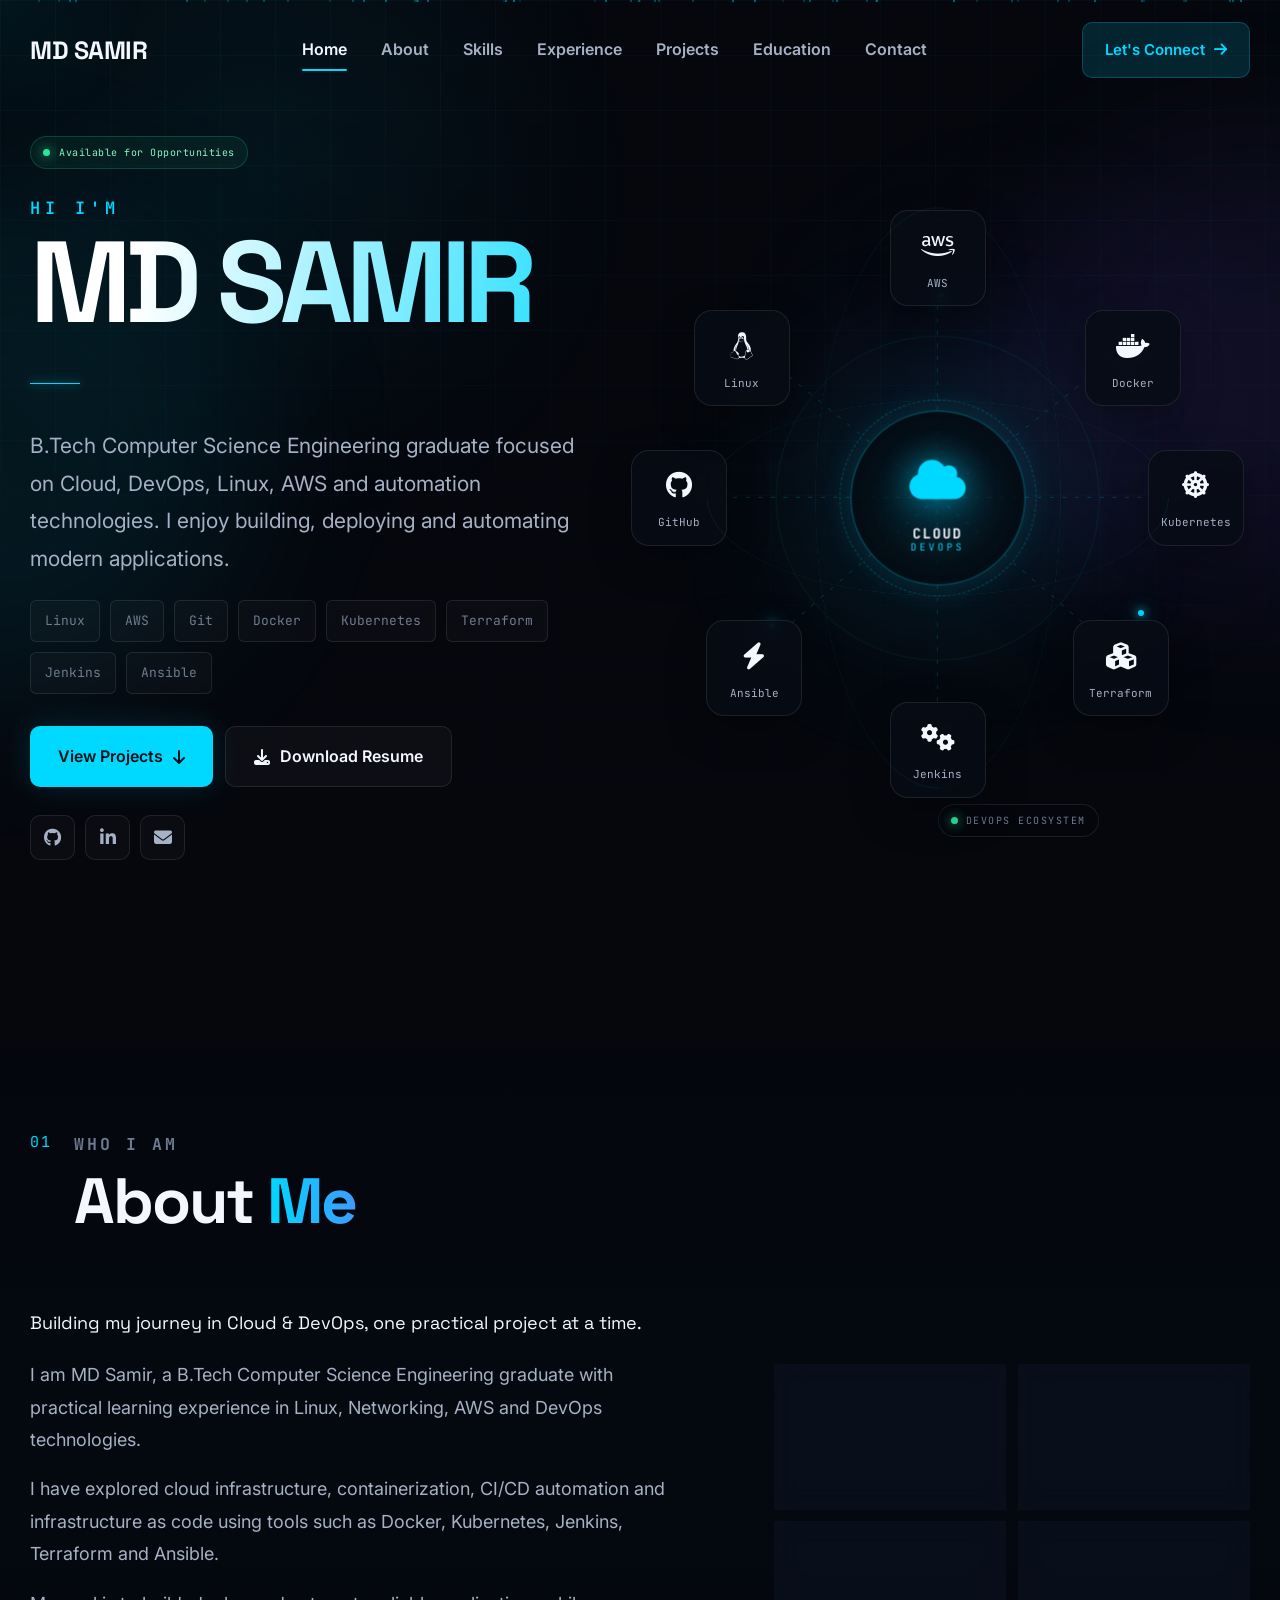
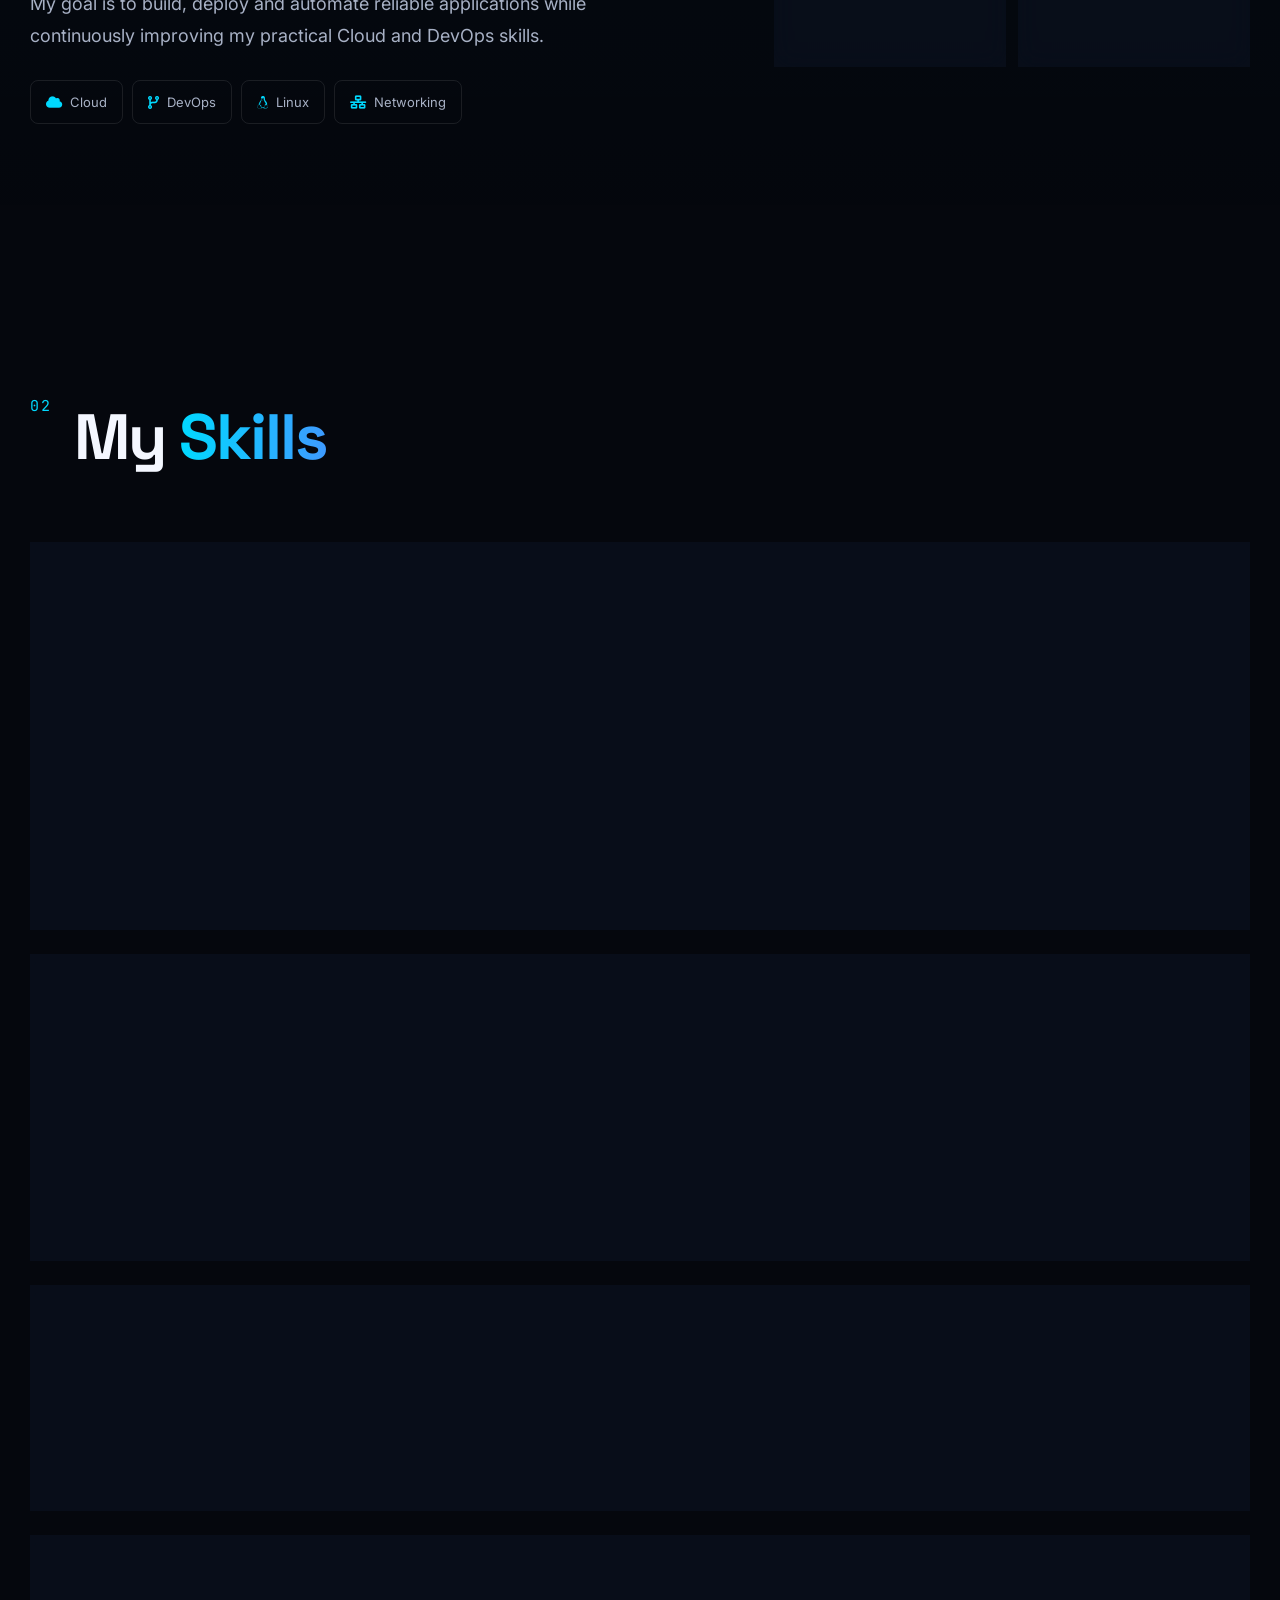
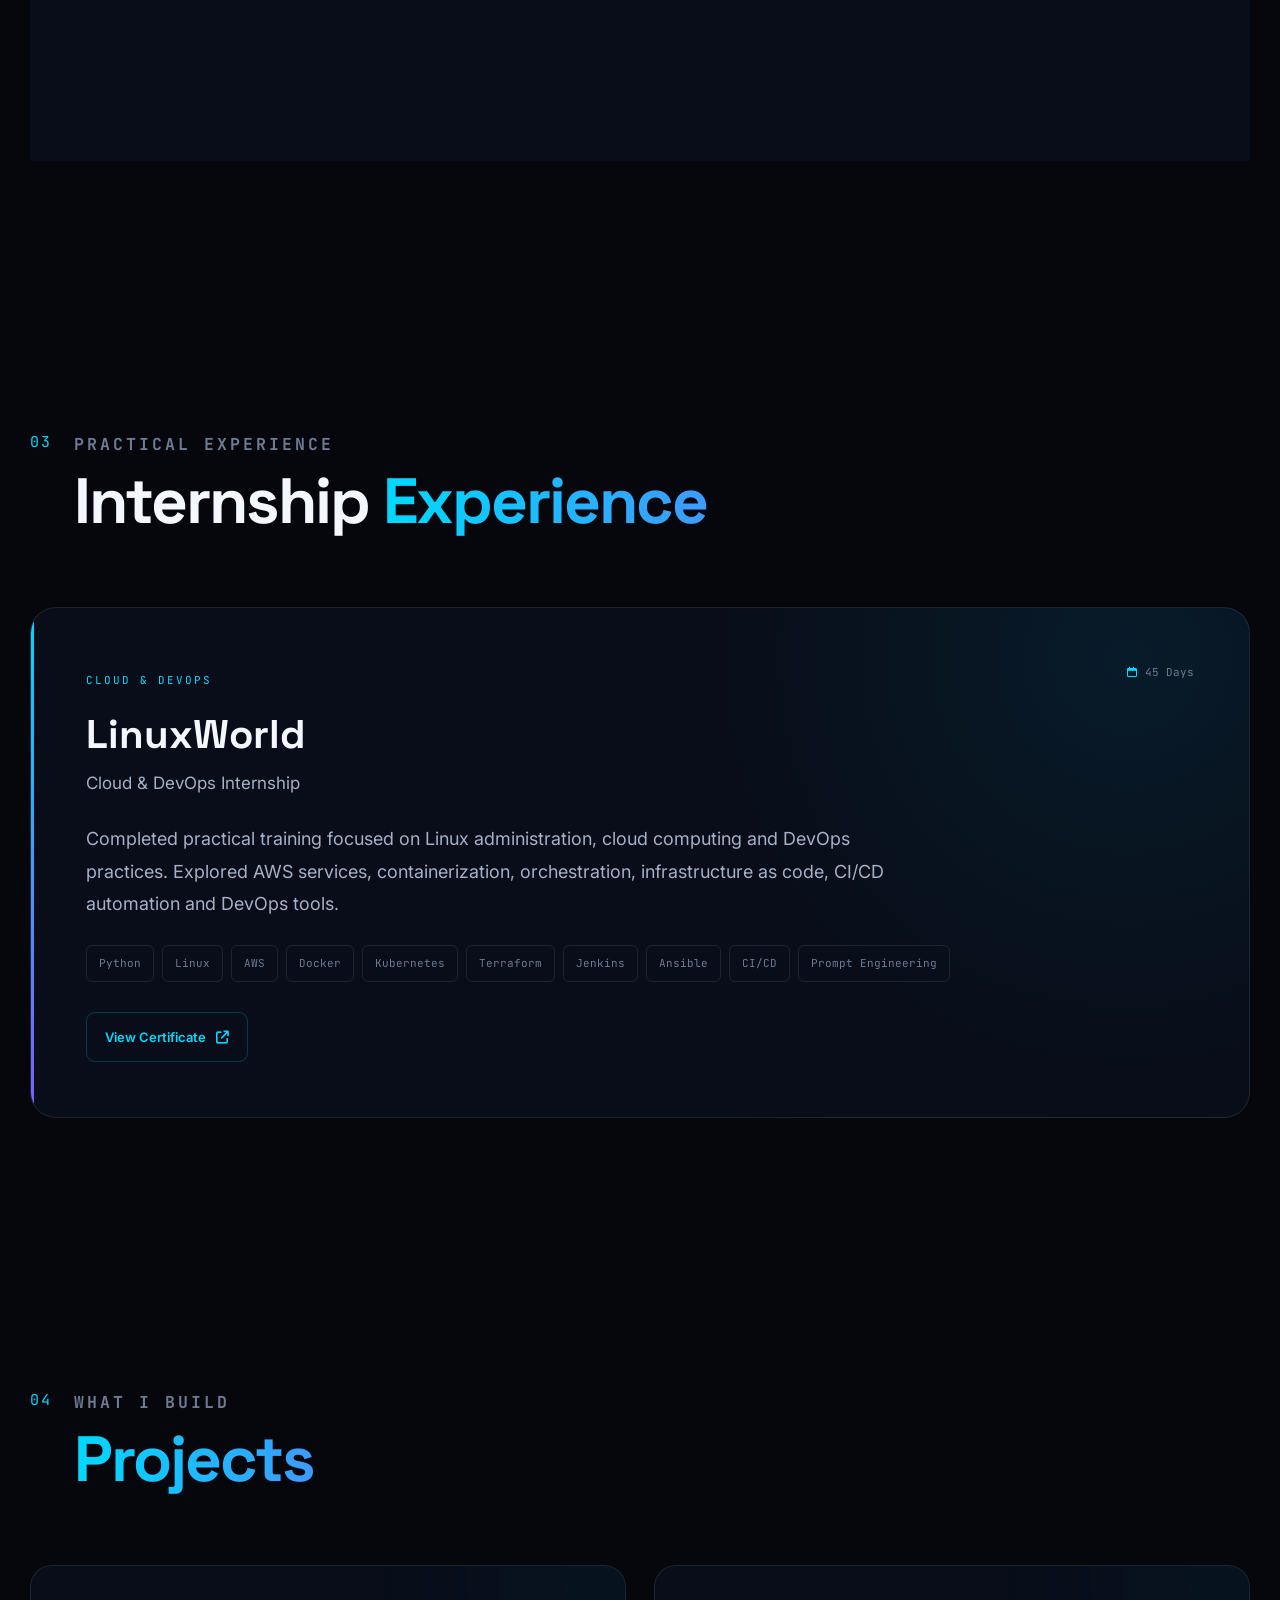
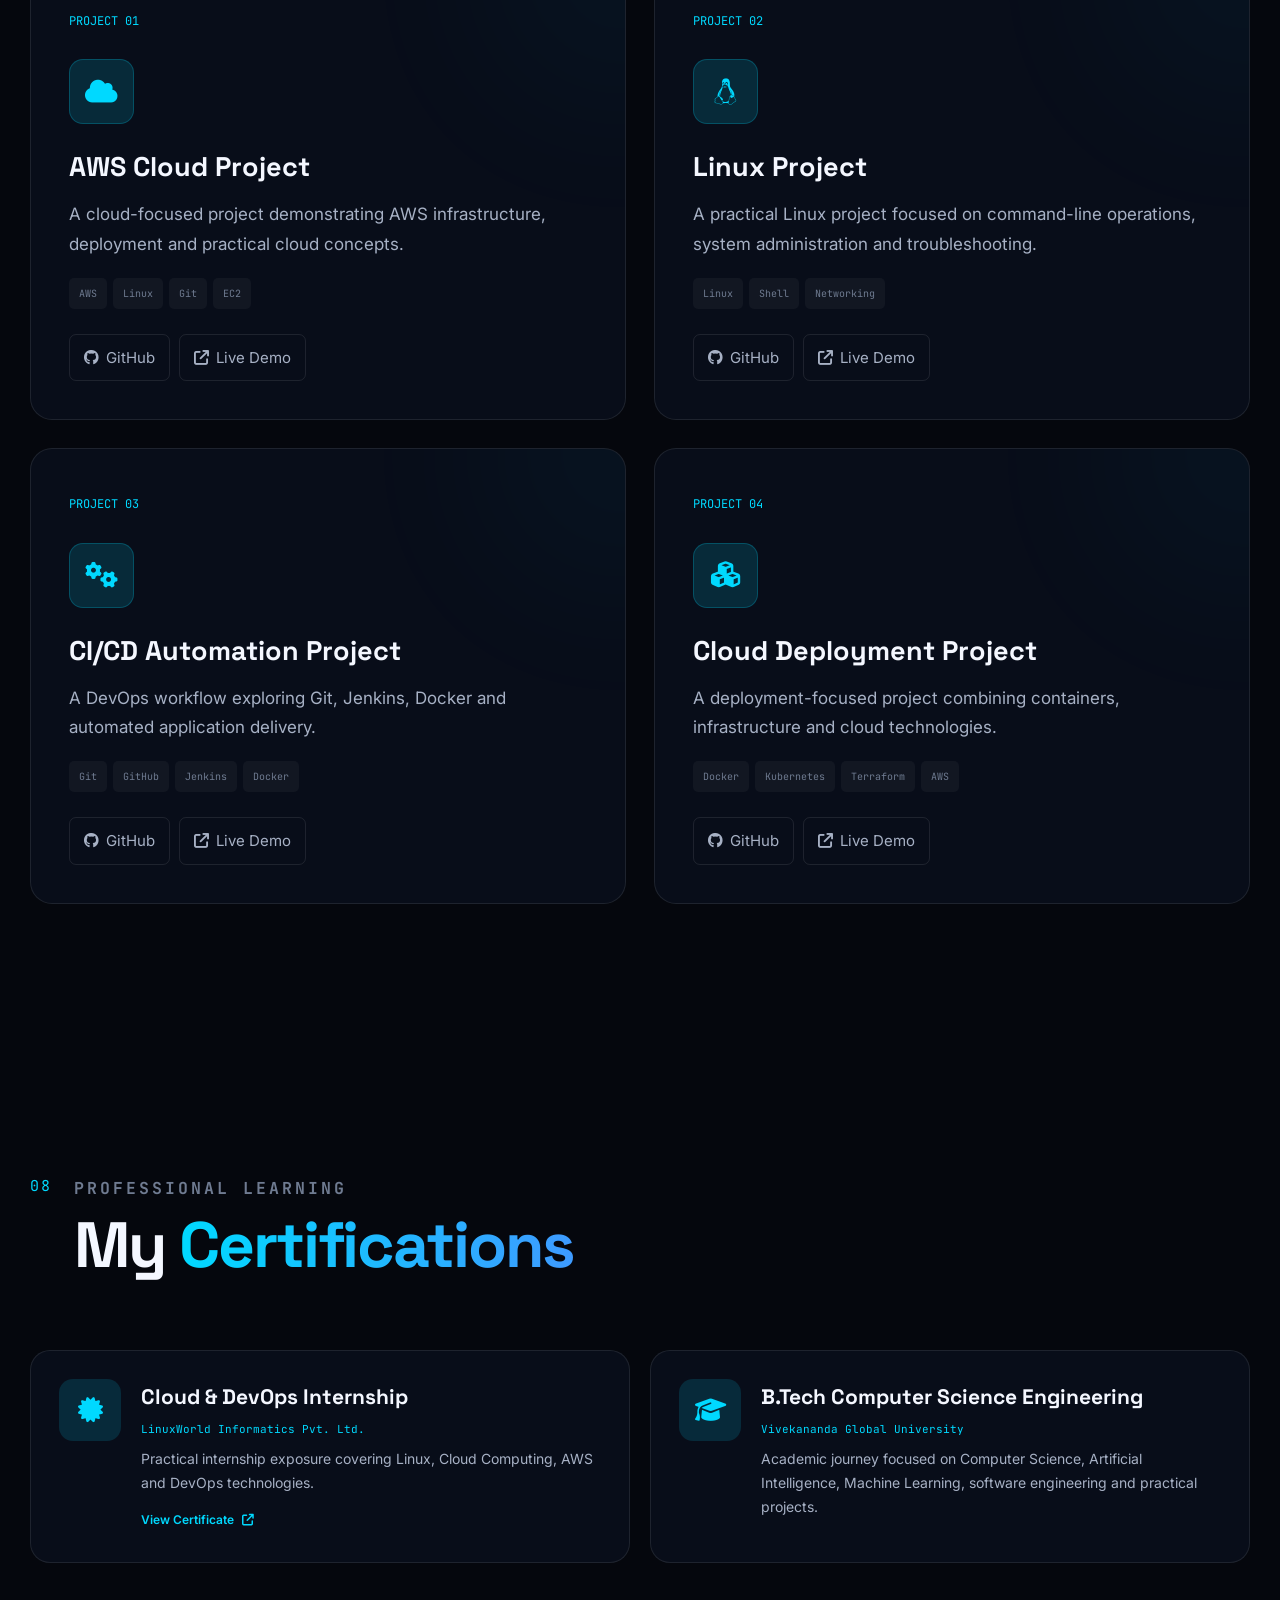
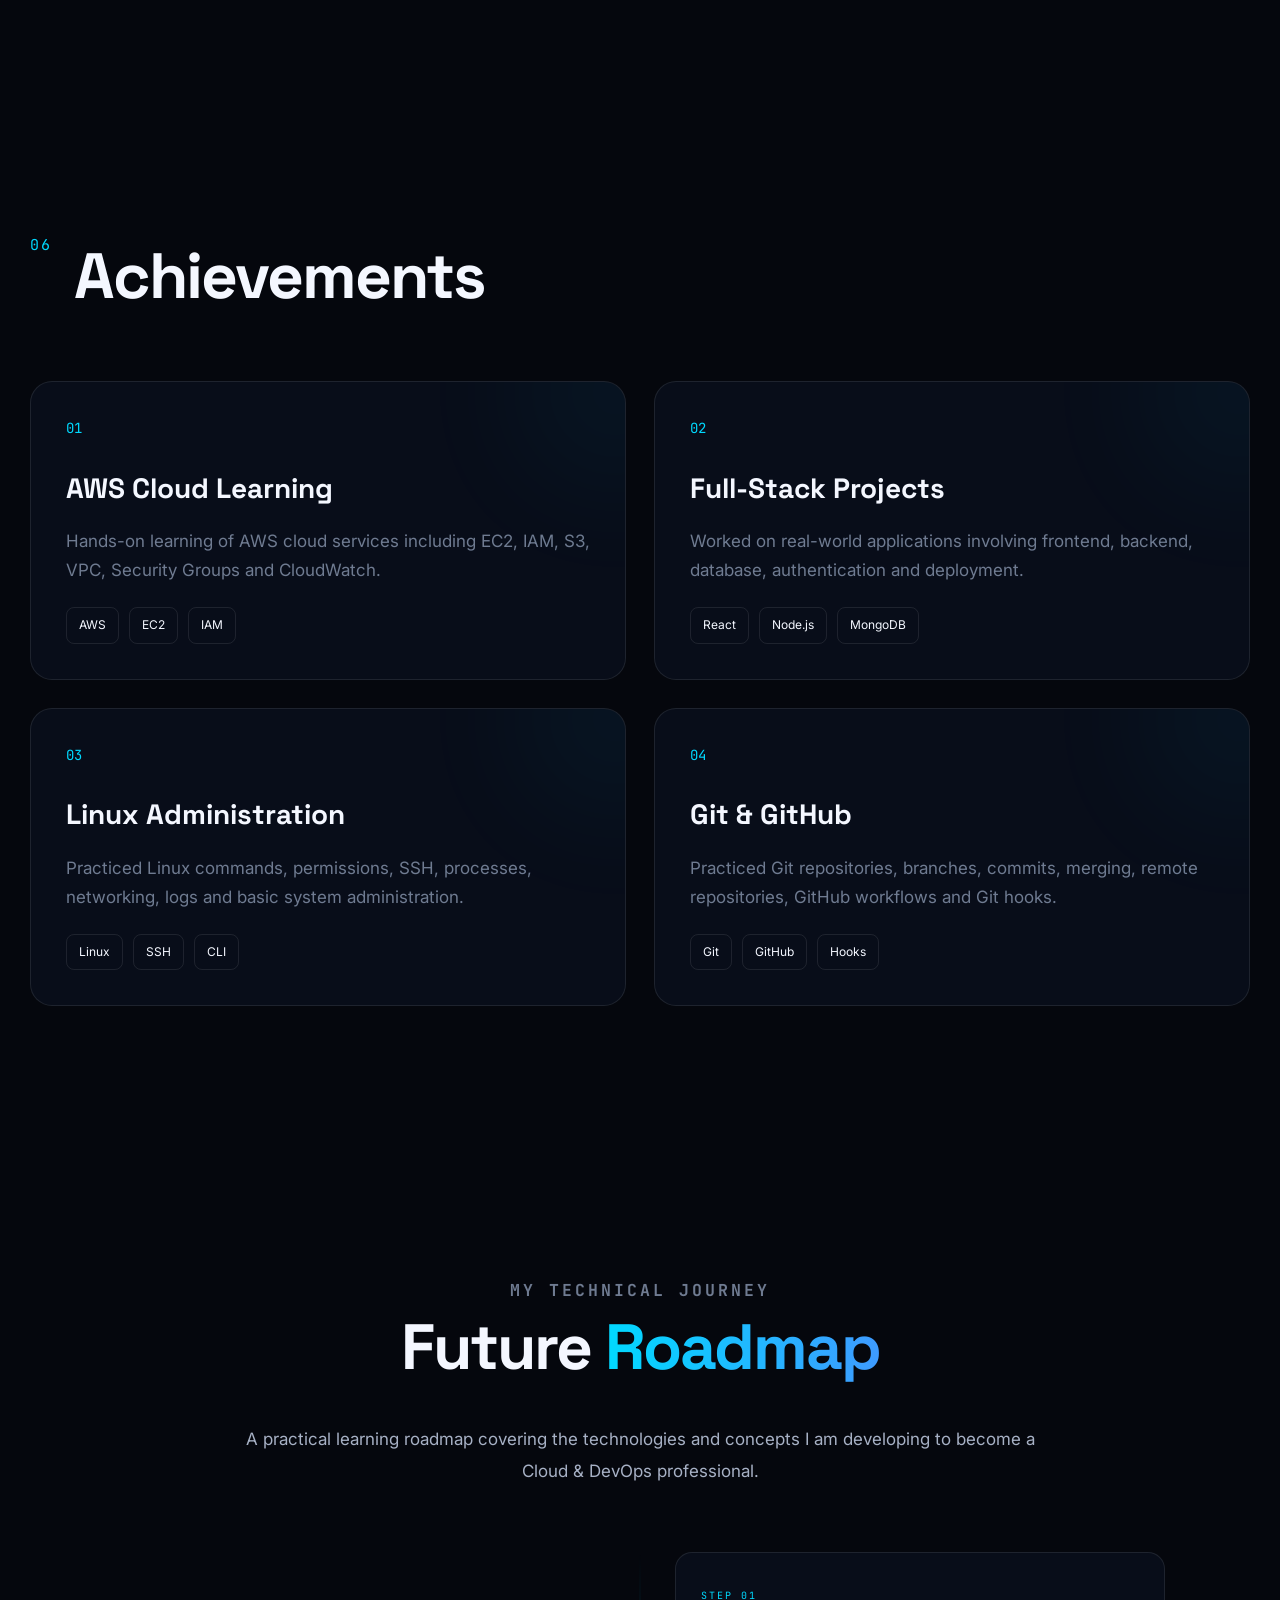
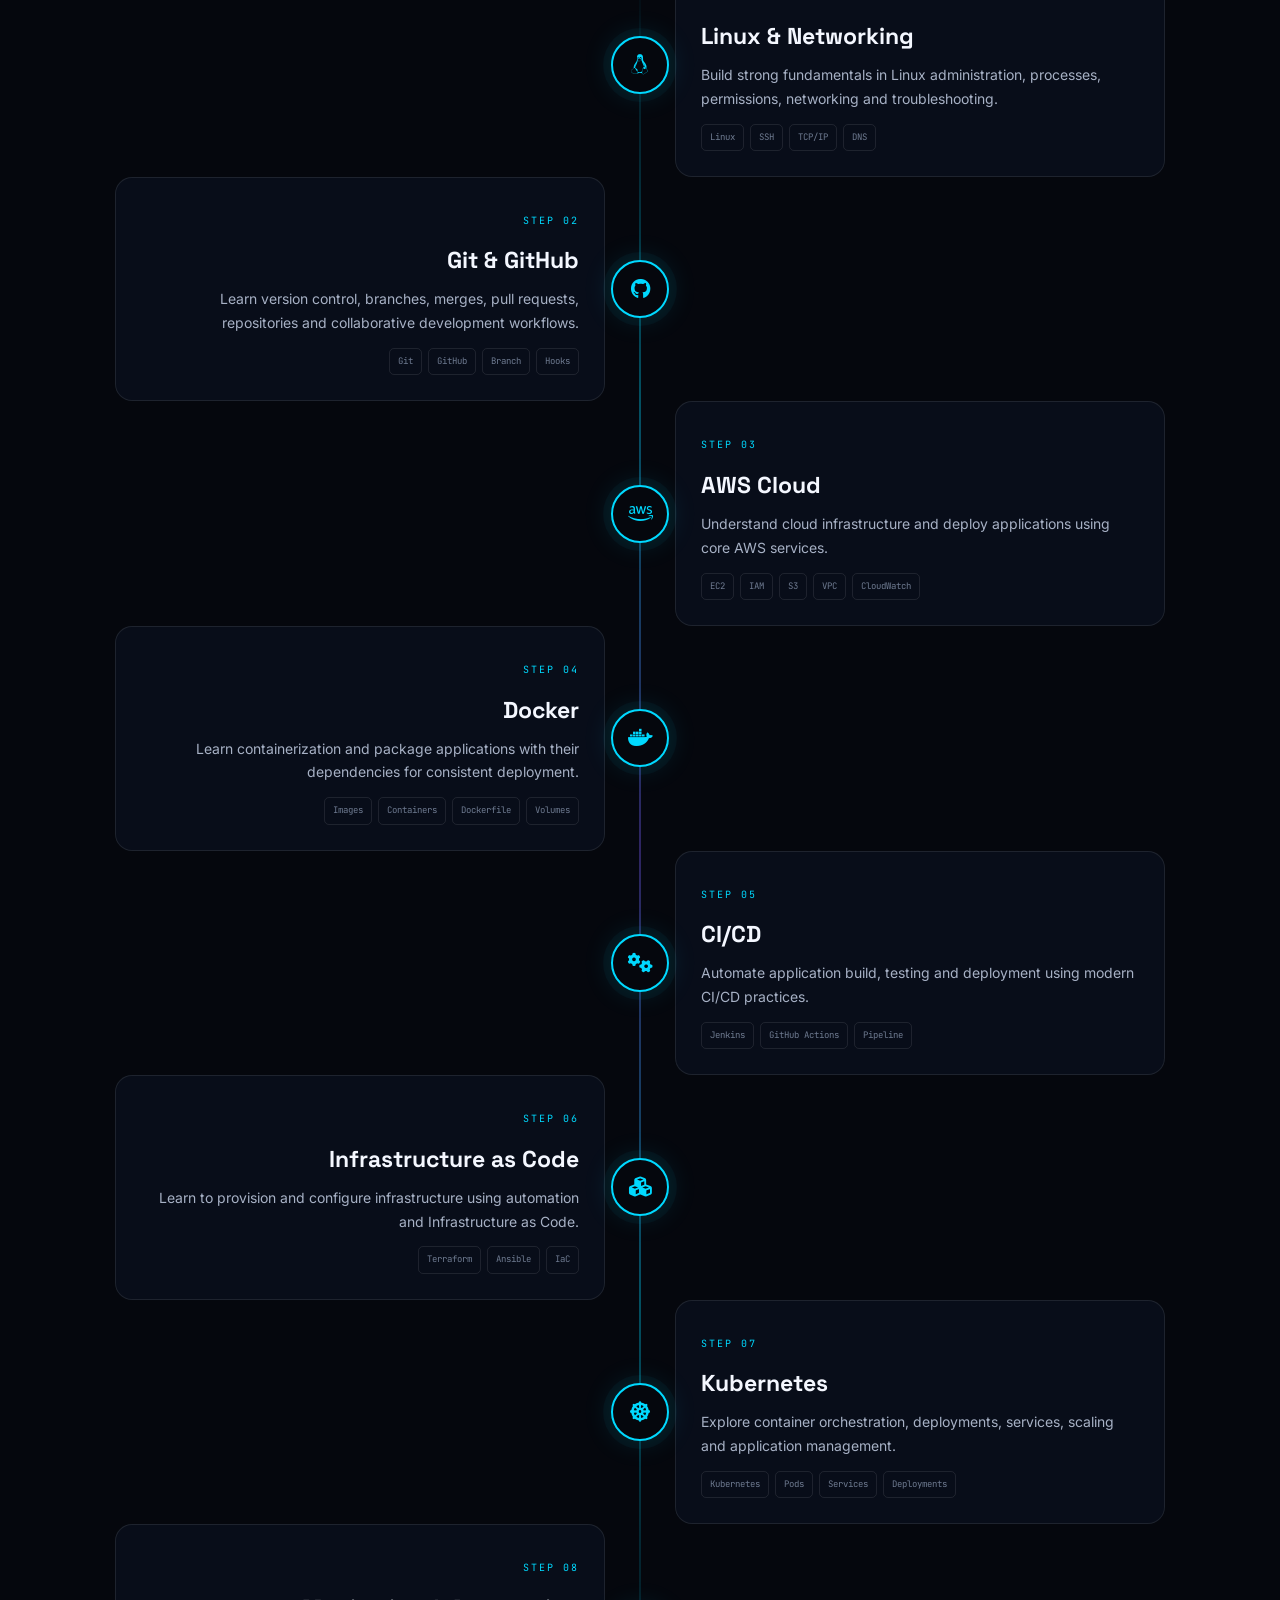
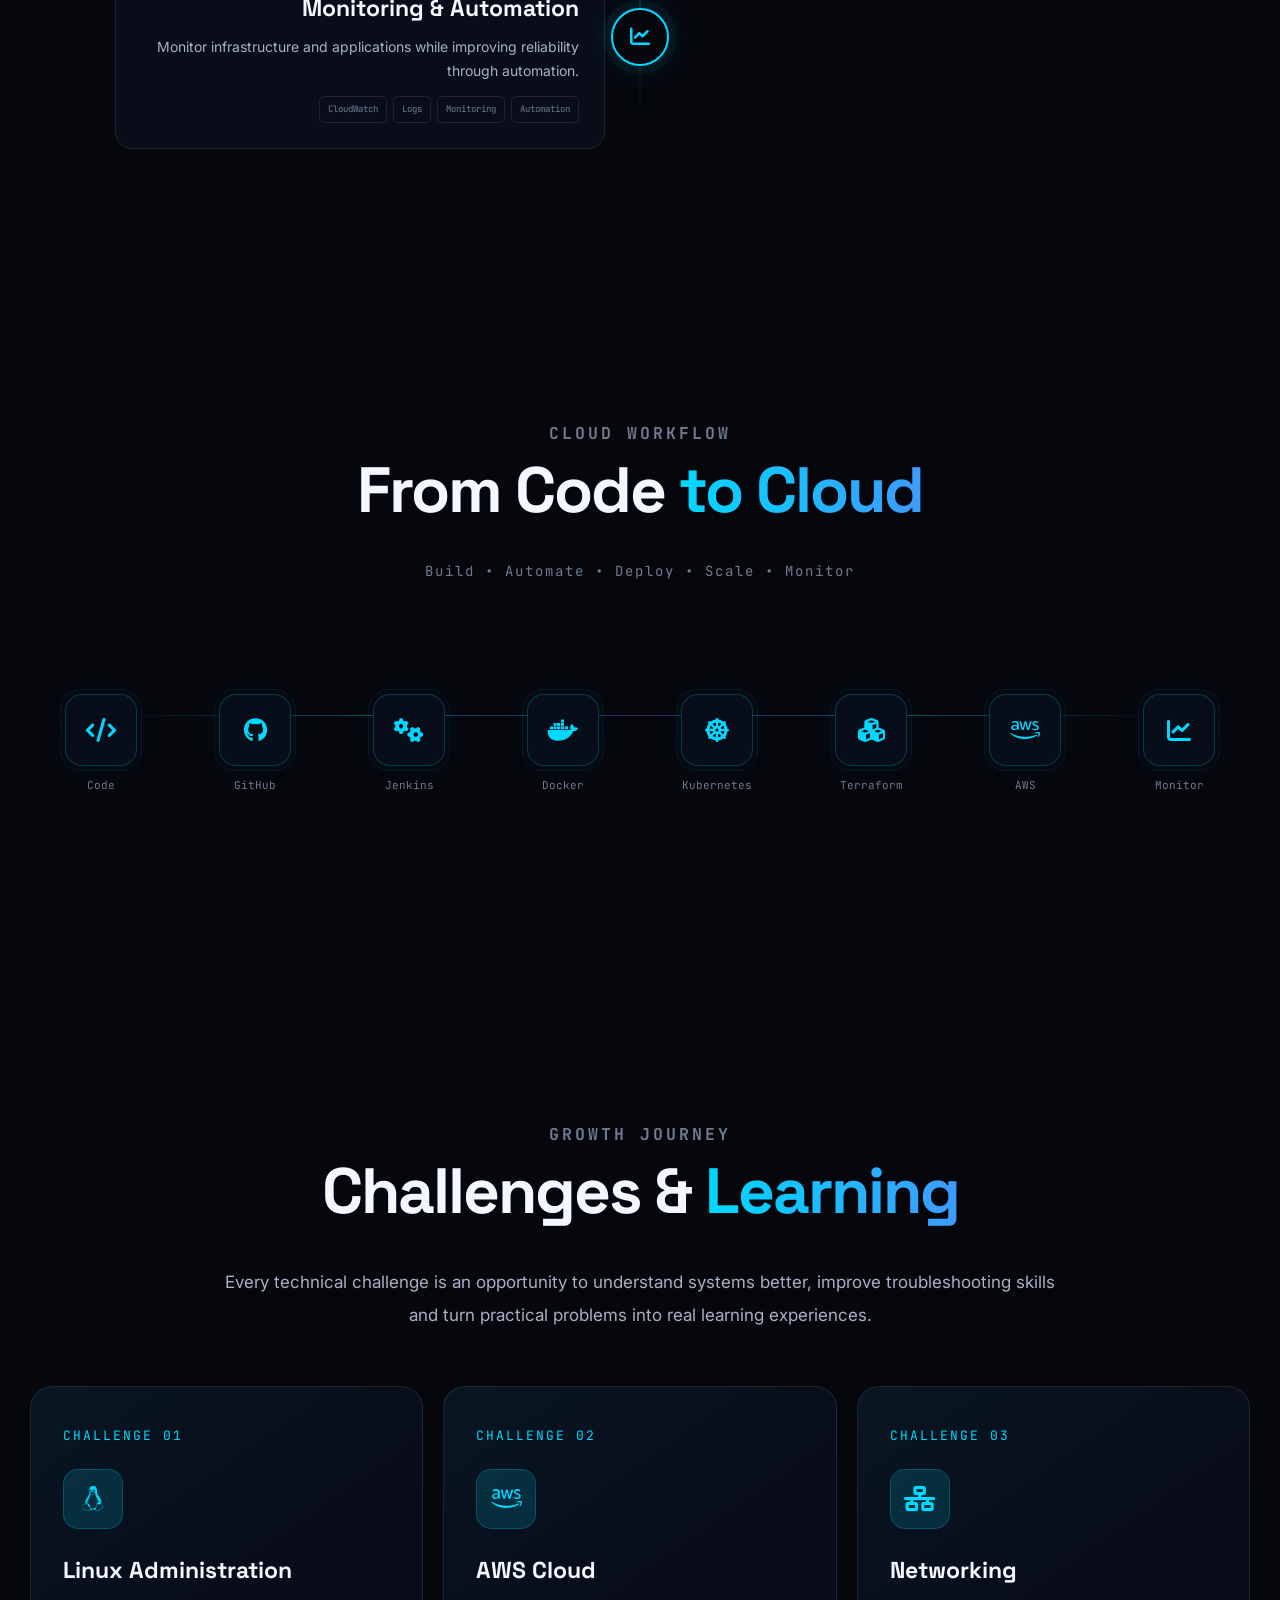
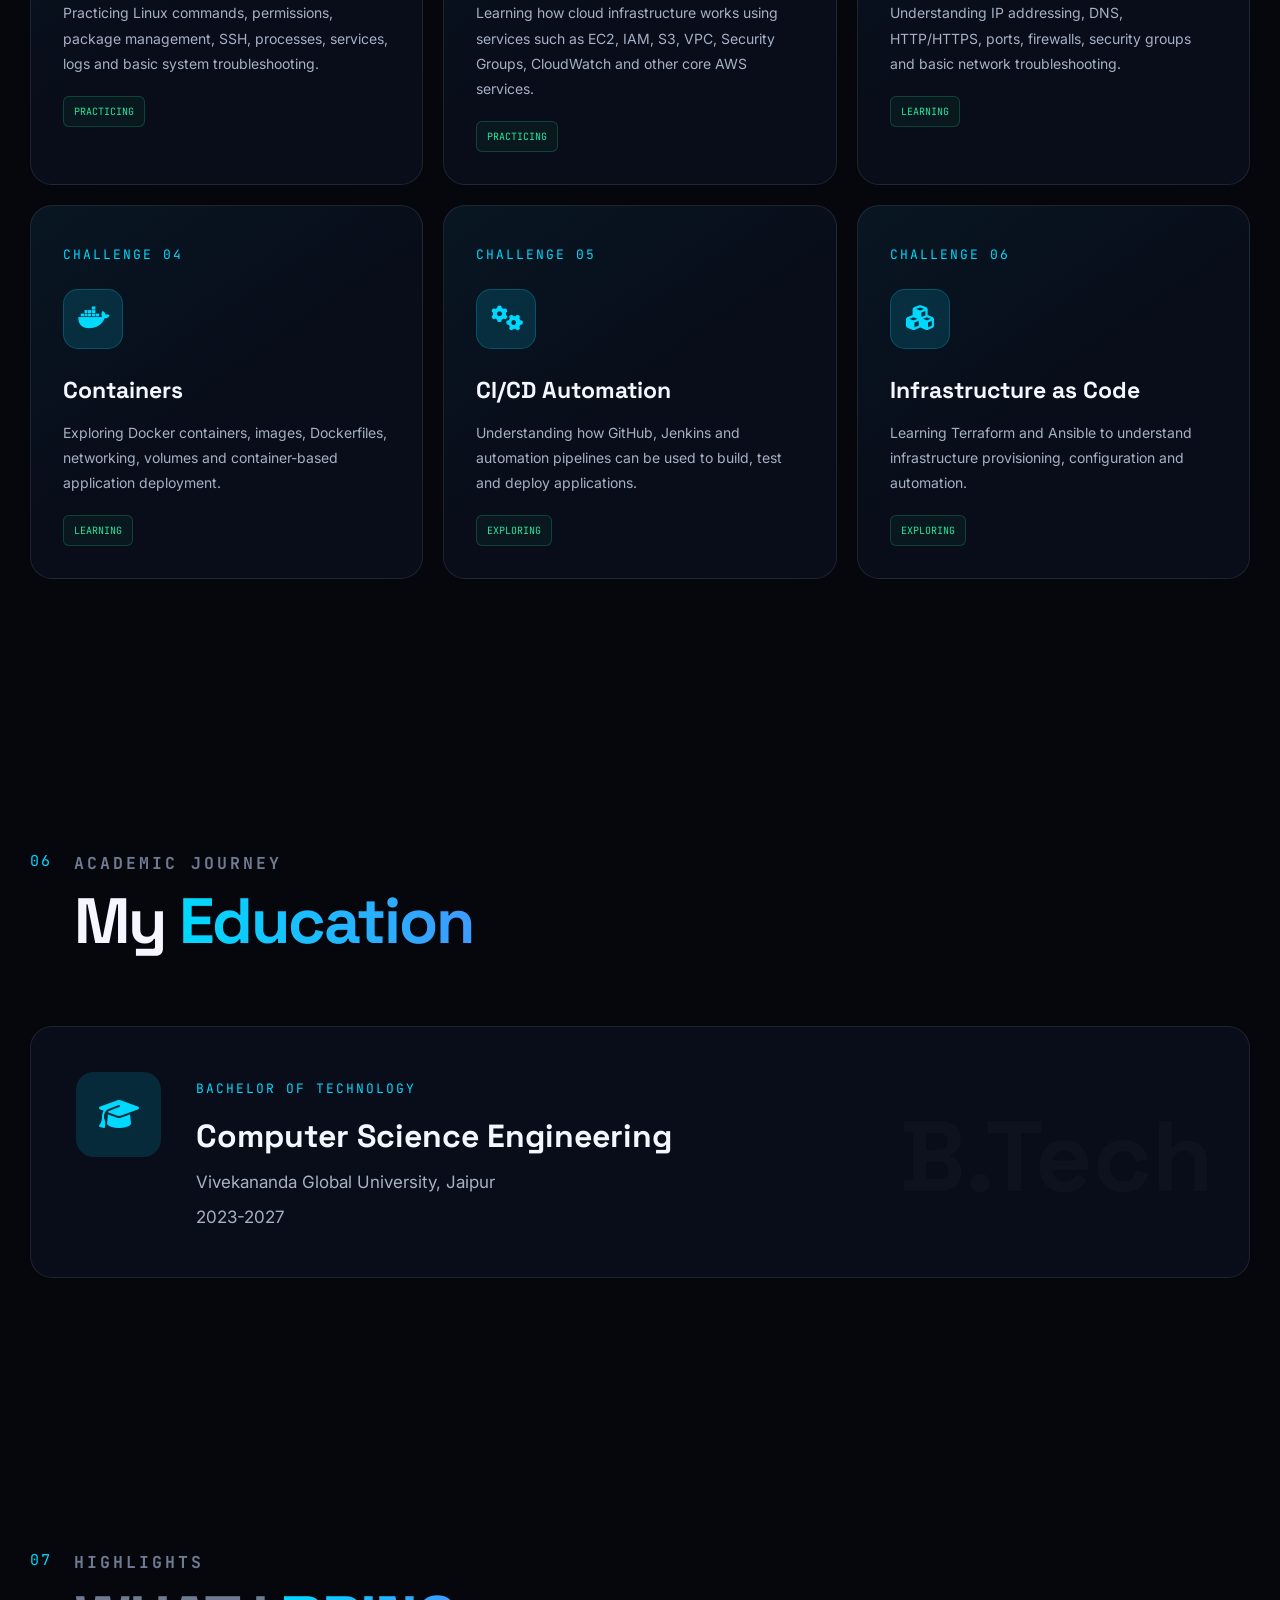
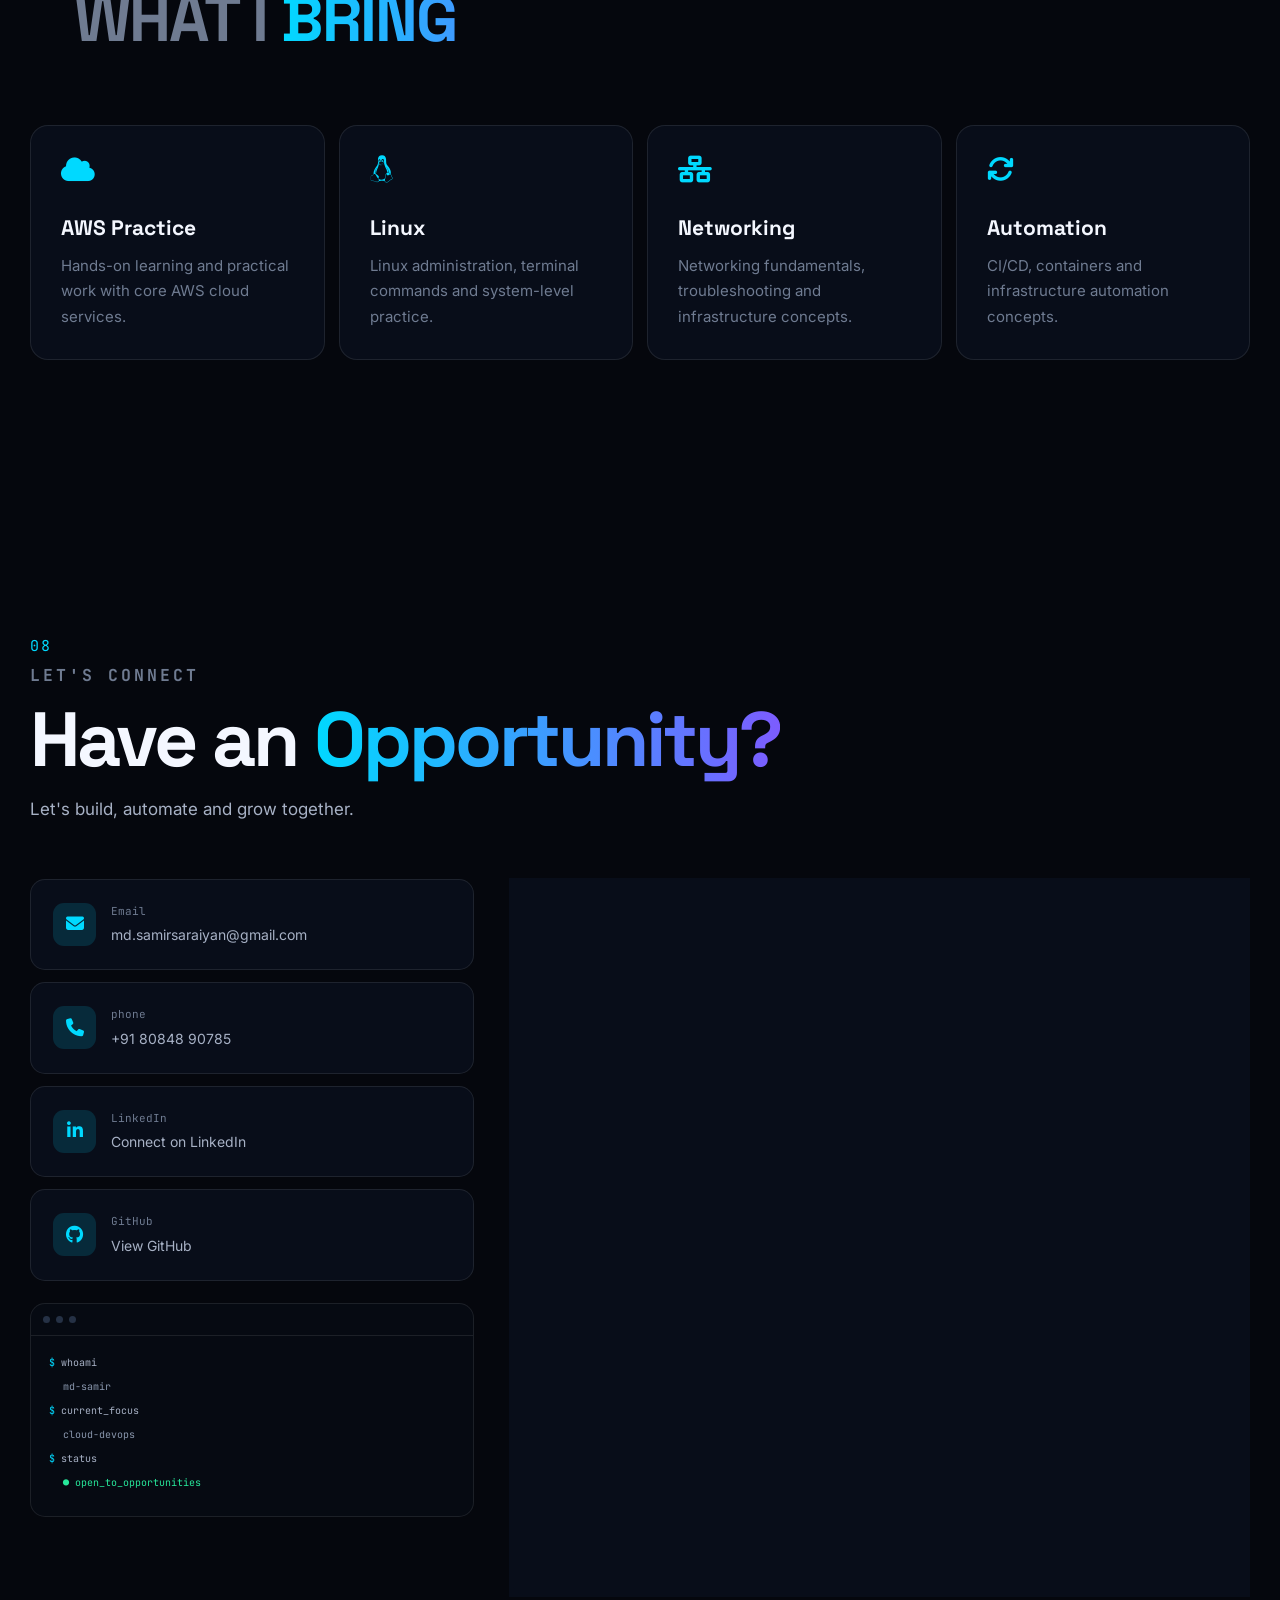
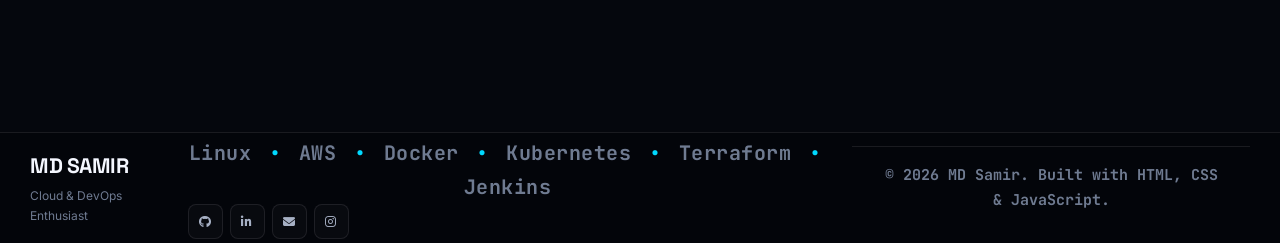
==== samir.html @ cd414094 "certificate" ====
<!DOCTYPE html>
<html lang="en">
<head>
    <meta charset="UTF-8">

    <meta name="viewport" content="width=device-width, initial-scale=1.0">

    <meta
        name="description"
        content="MD Samir — Cloud & DevOps Enthusiast focused on Linux, AWS, Docker, Kubernetes, Terraform, Jenkins and automation."
    >

    <meta name="author" content="MD Samir">

    <meta property="og:title" content="MD Samir | Cloud & DevOps">
    <meta
        property="og:description"
        content="Cloud & DevOps portfolio of MD Samir."
    >
    <meta property="og:type" content="website">

    <title>MD Samir | Cloud & DevOps</title>

    <!-- Google Fonts -->
    <link rel="preconnect" href="https://fonts.googleapis.com">
    <link rel="preconnect" href="https://fonts.gstatic.com" crossorigin>

    <link
        href="https://fonts.googleapis.com/css2?family=Inter:wght@400;500;600;700;800&family=JetBrains+Mono:wght@400;500;600&family=Space+Grotesk:wght@400;500;600;700&display=swap"
        rel="stylesheet"
    >

    <!-- Font Awesome Icons -->
    <link
        rel="stylesheet"
        href="https://cdnjs.cloudflare.com/ajax/libs/font-awesome/6.5.2/css/all.min.css"
    >

 <!-- Main CSS -->
<link rel="stylesheet" href="style.css">

<link rel="icon" href="assets/images/favicon.png">
<body>

    <!-- =====================================================
         PAGE LOADER
    ====================================================== -->

    <div class="page-loader" id="pageLoader">
        <div class="loader-core">
            <span></span>
            <span></span>
            <span></span>
        </div>

        <p>INITIALIZING CLOUD ENVIRONMENT...</p>
    </div>


    <!-- =====================================================
         BACKGROUND EFFECTS
    ====================================================== -->

    <div class="background-grid"></div>

    <div class="particles-container" id="particlesContainer"></div>

    <div class="cursor-glow" id="cursorGlow"></div>


    <!-- =====================================================
         NAVIGATION
    ====================================================== -->

    <header class="navbar" id="navbar">

        <div class="container nav-container">

            <a href="#home" class="logo">
        
                MD<span>  </span>SAMIR
                
            </a>


            <nav class="nav-menu" id="navMenu">

                <a href="#home" class="nav-link active">Home</a>

                <a href="#about" class="nav-link">About</a>

                <a href="#skills" class="nav-link">Skills</a>

                <a href="#experience" class="nav-link">Experience</a>

                <a href="#projects" class="nav-link">Projects</a>

                <a href="#education" class="nav-link">Education</a>

                <a href="#contact" class="nav-link">Contact</a>

            </nav>


            <a href="#contact" class="nav-contact-btn">
                Let's Connect
                <i class="fa-solid fa-arrow-right"></i>
            </a>


            <button
                class="menu-toggle"
                id="menuToggle"
                aria-label="Open navigation menu"
                aria-expanded="false"
            >
                <span></span>
                <span></span>
                <span></span>
            </button>

        </div>

    </header>


    <main>


        <!-- =====================================================
             HERO SECTION
        ====================================================== -->

        <section class="hero section" id="home">

            <div class="hero-glow hero-glow-one"></div>
            <div class="hero-glow hero-glow-two"></div>


            <div class="container hero-container">


                <!-- HERO CONTENT -->

                <div class="hero-content reveal">

                    <div class="status-badge">

                        <span class="status-dot"></span>

                        <span>Available for Opportunities</span>

                    </div>


                    <p class="hero-intro">
                        HI I'M
                    </p>


                    <h1 class="hero-title">

                        
                        <span>MD SAMIR</span>

                    </h1>

<div class="hero-role">
    <span class="role-line"></span>

    <span class="role-text">
        Cloud &amp; DevOps Enthusiast
    </span>
</div>


                    <p class="hero-description">

                        B.Tech Computer Science Engineering graduate focused on
                        Cloud, DevOps, Linux, AWS and automation technologies.
                        I enjoy building, deploying and automating modern
                        applications.

                    </p>


                    <div class="hero-tech-stack">

                        <span>Linux</span>
                        <span>AWS</span>
                        <span>Git</span>
                        <span>Docker</span>
                        <span>Kubernetes</span>
                        <span>Terraform</span>
                        <span>Jenkins</span>
                        <span>Ansible</span>

                    </div>


                    <div class="hero-buttons">

                        <a
                            href="#projects"
                            class="btn btn-primary"
                        >
                            <span>View Projects</span>
                            <i class="fa-solid fa-arrow-down"></i>
                        </a>


                        <a
                            href="assets/resume/MD-Samir-Resume.pdf"
                            class="btn btn-secondary"
                            download
                        >
                            <i class="fa-solid fa-download"></i>
                            <span>Download Resume</span>
                        </a>

                    </div>


                    <div class="hero-socials">

                        <a
                            href="https://github.com/MdSamir8084"
                            target="_blank"
                            rel="noopener noreferrer"
                            aria-label="GitHub"
                        >
                            <i class="fa-brands fa-github"></i>
                        </a>


                        <a
                            href="https://www.linkedin.com/md-samir-2582a22b4"
                            target="_blank"
                            rel="noopener noreferrer"
                            aria-label="LinkedIn"
                        >
                            <i class="fa-brands fa-linkedin-in"></i>
                        </a>


                        <a
                            href="mailto:mdsamirsaraiyan.com"
                            aria-label="Email"
                        >
                            <i class="fa-solid fa-envelope"></i>
                        </a>

                    </div>

                </div>


                <!-- =================================================
                     CLOUD / DEVOPS ECOSYSTEM
                ================================================== -->

                <div
                    class="devops-visual reveal"
                    id="devopsVisual"
                >

                    <div class="visual-glow"></div>

                    <div class="orbit orbit-one"></div>
                    <div class="orbit orbit-two"></div>
                    <div class="orbit orbit-three"></div>


                    <!-- Connection SVG -->

                    <svg
                        class="connection-lines"
                        viewBox="0 0 600 600"
                        aria-hidden="true"
                    >

                        <path
                            class="connection connection-1"
                            d="M300 300 L300 85"
                        />

                        <path
                            class="connection connection-2"
                            d="M300 300 L490 150"
                        />

                        <path
                            class="connection connection-3"
                            d="M300 300 L520 300"
                        />

                        <path
                            class="connection connection-4"
                            d="M300 300 L480 455"
                        />

                        <path
                            class="connection connection-5"
                            d="M300 300 L300 520"
                        />

                        <path
                            class="connection connection-6"
                            d="M300 300 L120 455"
                        />

                        <path
                            class="connection connection-7"
                            d="M300 300 L80 300"
                        />

                        <path
                            class="connection connection-8"
                            d="M300 300 L110 145"
                        />

                    </svg>


                    <!-- Moving particles -->

                    <div class="data-particle particle-1"></div>
                    <div class="data-particle particle-2"></div>
                    <div class="data-particle particle-3"></div>
                    <div class="data-particle particle-4"></div>


                    <!-- CENTER CLOUD -->

                    <div class="cloud-core">

                        <div class="cloud-ring"></div>

                        <div class="cloud-icon">
                            <i class="fa-solid fa-cloud"></i>
                        </div>

                        <div class="cloud-text">
                            <strong>CLOUD</strong>
                            <span>DEVOPS</span>
                        </div>

                    </div>


                    <!-- TECHNOLOGY NODES -->

                    <div
                        class="tech-node node-aws"
                        data-tech="Amazon Web Services"
                    >
                        <div class="node-icon">
                            <i class="fa-brands fa-aws"></i>
                        </div>

                        <span>AWS</span>
                    </div>


                    <div
                        class="tech-node node-docker"
                        data-tech="Containerization"
                    >
                        <div class="node-icon">
                            <i class="fa-brands fa-docker"></i>
                        </div>

                        <span>Docker</span>
                    </div>


                    <div
                        class="tech-node node-kubernetes"
                        data-tech="Container Orchestration"
                    >
                        <div class="node-icon">
                            <i class="fa-solid fa-dharmachakra"></i>
                        </div>

                        <span>Kubernetes</span>
                    </div>


                    <div
                        class="tech-node node-terraform"
                        data-tech="Infrastructure as Code"
                    >
                        <div class="node-icon">
                            <i class="fa-solid fa-cubes"></i>
                        </div>

                        <span>Terraform</span>
                    </div>


                    <div
                        class="tech-node node-jenkins"
                        data-tech="CI/CD Automation"
                    >
                        <div class="node-icon">
                            <i class="fa-solid fa-gears"></i>
                        </div>

                        <span>Jenkins</span>
                    </div>


                    <div
                        class="tech-node node-ansible"
                        data-tech="Automation"
                    >
                        <div class="node-icon">
                            <i class="fa-solid fa-bolt"></i>
                        </div>

                        <span>Ansible</span>
                    </div>


                    <div
                        class="tech-node node-github"
                        data-tech="Version Control"
                    >
                        <div class="node-icon">
                            <i class="fa-brands fa-github"></i>
                        </div>

                        <span>GitHub</span>
                    </div>


                    <div
                        class="tech-node node-linux"
                        data-tech="Linux Administration"
                    >
                        <div class="node-icon">
                            <i class="fa-brands fa-linux"></i>
                        </div>

                        <span>Linux</span>
                    </div>


                    <!-- VISUAL LABEL -->

                    <div class="visual-label">

                        <span class="pulse-dot"></span>

                        <span>DEVOPS ECOSYSTEM</span>

                    </div>

                </div>

            </div>


            <div class="scroll-indicator">

              

                <div class="scroll-line"></div>

            </div>

        </section>



        <!-- =====================================================
             ABOUT SECTION
        ====================================================== -->

        <section class="about section" id="about">

            <div class="container">

                <div class="section-heading reveal">

                    <span class="section-number">01</span>

                    <div>
                        <span class="section-label"><h1>WHO I AM</h1></span>

                        <h2>
                            About <span>Me</span>
                        </h2>
                    </div>

                </div>


                <div class="about-grid">


                    <div class="about-content reveal">

                        <p class="about-lead">
                            Building my journey in Cloud &amp; DevOps,
                            one practical project at a time.
                        </p>

                        <p>
                            I am MD Samir, a B.Tech Computer Science
                            Engineering graduate with practical learning
                            experience in Linux, Networking, AWS and
                            DevOps technologies.
                        </p>

                        <p>
                            I have explored cloud infrastructure,
                            containerization, CI/CD automation and
                            infrastructure as code using tools such as
                            Docker, Kubernetes, Jenkins, Terraform and
                            Ansible.
                        </p>

                        <p>
                            My goal is to build, deploy and automate
                            reliable applications while continuously
                            improving my practical Cloud and DevOps skills.
                        </p>


                        <div class="about-tags">

                            <span>
                                <i class="fa-solid fa-cloud"></i>
                                Cloud
                            </span>

                            <span>
                                <i class="fa-solid fa-code-branch"></i>
                                DevOps
                            </span>

                            <span>
                                <i class="fa-brands fa-linux"></i>
                                Linux
                            </span>

                            <span>
                                <i class="fa-solid fa-network-wired"></i>
                                Networking
                            </span>

                        </div>

                    </div>


                    <div class="about-cards reveal">


                        <div class="info-card">

                            <div class="info-icon">
                                <i class="fa-solid fa-graduation-cap"></i>
                            </div>

                            <div>
                                <span>Education</span>
                                <strong>B.Tech CSE</strong>
                            </div>

                        </div>


                        <div class="info-card">

                            <div class="info-icon">
                                <i class="fa-solid fa-cloud-arrow-up"></i>
                            </div>

                            <div>
                                <span>Focus</span>
                                <strong>Cloud &amp; DevOps</strong>
                            </div>

                        </div>


                        <div class="info-card">

                            <div class="info-icon">
                                <i class="fa-solid fa-terminal"></i>
                            </div>

                            <div>
                                <span>Core</span>
                                <strong>Linux &amp; Networking</strong>
                            </div>

                        </div>


                        <div class="info-card">

                            <div class="info-icon">
                                <i class="fa-solid fa-gears"></i>
                            </div>

                            <div>
                                <span>Automation</span>
                                <strong>CI/CD &amp; IaC</strong>
                            </div>

                        </div>

                    </div>

                </div>

            </div>

        </section>



        <!-- =====================================================
             SKILLS SECTION
        ====================================================== -->

        <section class="skills section" id="skills">

            <div class="container">

                <div class="section-heading reveal">

                    <span class="section-number">02</span>

                    <div>
                        <span class="section-label"></span>

                        <h2>
                            My <span>Skills</span>
                        </h2>
                    </div>

                </div>


                <div
                    class="skills-container"
                    id="skillsContainer"
                >

                    <!-- JavaScript will render skills here -->

                </div>

            </div>

        </section>



        <!-- =====================================================
             EXPERIENCE
        ====================================================== -->

        <section class="experience section" id="experience">

            <div class="container">

                <div class="section-heading reveal">

                    <span class="section-number">03</span>

                    <div>
                        <span class="section-label"><h1>PRACTICAL EXPERIENCE</h1></span>

                        <h2>
                            Internship <span>Experience</span>
                        </h2>
                    </div>

                </div>


                <div class="experience-card reveal">

                    <div class="experience-line"></div>


                    <div class="experience-top">

                        <div>

                            <span class="experience-badge">
                                CLOUD &amp; DEVOPS
                            </span>

                            <h3>
                                LinuxWorld
                            </h3>

                            <p class="experience-role">
                                Cloud &amp; DevOps Internship
                            </p>

                        </div>


                        <div class="experience-duration">

                            <i class="fa-regular fa-calendar"></i>

                            <span>45 Days</span>

                        </div>

                    </div>


                    <p class="experience-description">

                        Completed practical training focused on Linux
                        administration, cloud computing and DevOps
                        practices. Explored AWS services,
                        containerization, orchestration, infrastructure
                        as code, CI/CD automation and DevOps tools.

                    </p>


                    <div class="experience-tech">

                        <span>Python</span>
                        <span>Linux</span>
                        <span>AWS</span>
                        <span>Docker</span>
                        <span>Kubernetes</span>
                        <span>Terraform</span>
                        <span>Jenkins</span>
                        <span>Ansible</span>
                        <span>CI/CD</span>
                        <span>Prompt Engineering</span>

                    </div>


                    <a
                        href="https://lnkd.in/p/d879vbFM"
                        class="certificate-btn"
                        target="_blank"
                    >
                        <span>View Certificate</span>
                        <i class="fa-solid fa-arrow-up-right-from-square"></i>
                    </a>

                </div>

            </div>

        </section>



        <!-- =====================================================
             PROJECTS
        ====================================================== -->

        <section class="projects section" id="projects">

            <div class="container">

                <div class="section-heading reveal">

                    <span class="section-number">04</span>

                    <div>
                        <span class="section-label"><h1>WHAT I BUILD</h1></span>

                        <h2>
                            <span>Projects</span>
                        </h2>
                    </div>

                </div>


                <div
                    class="projects-grid"
                    id="projectsGrid"
                >

                    <!-- JavaScript renders project cards -->

                </div>

            </div>

        </section>

        <!-- =====================================================
     CERTIFICATIONS
====================================================== -->

<section class="certifications section" id="certifications">

    <div class="container">

        <div class="section-heading reveal">

            <span class="section-number">08</span>

            <div>

                <span class="section-label">
                    <h1>PROFESSIONAL LEARNING</h1>
                </span>

                <h2>
                    My <span>Certifications</span>
                </h2>

            </div>

        </div>


        <div class="certifications-grid">


            <div class="certification-card reveal">

                <div class="certification-icon">

                    <i class="fa-solid fa-certificate"></i>

                </div>

                <div class="certification-content">

                    <h3>
                        Cloud &amp; DevOps Internship
                    </h3>

                    <span class="issuer">
                        LinuxWorld Informatics Pvt. Ltd.
                    </span>

                    <p>

                        Practical internship exposure covering Linux,
                        Cloud Computing, AWS and DevOps technologies.

                    </p>

                    <a
                        href="assets/images/linuxworld-certificate.pdf"
                        target="_blank"
                        class="certification-btn"
                    >

                        View Certificate

                        <i class="fa-solid fa-arrow-up-right-from-square"></i>

                    </a>

                </div>

            </div>


            <div class="certification-card reveal">

                <div class="certification-icon">

                    <i class="fa-solid fa-graduation-cap"></i>

                </div>

                <div class="certification-content">

                    <h3>
                        B.Tech Computer Science Engineering
                    </h3>

                    <span class="issuer">
                        Vivekananda Global University
                    </span>

                    <p>

                        Academic journey focused on Computer Science,
                        Artificial Intelligence, Machine Learning,
                        software engineering and practical projects.

                    </p>

                </div>

            </div>


        </div>

    </div>

</section>

<section class="section" id="achievements">

    <div class="container">

        <div class="section-heading reveal">
            <span class="section-number">06</span>

            <h2>
                Achievements

            </h2>
                            

</p>            
        </div></p>

        <div class="achievements-grid">

            <div class="achievement-card reveal">
                <span class="achievement-number">01</span>

                <h3>AWS Cloud Learning</h3>

                <p>
                    Hands-on learning of AWS cloud services including
                    EC2, IAM, S3, VPC, Security Groups and CloudWatch.
                </p>

                <div class="achievement-tags">
                    <span>AWS</span>
                    <span>EC2</span>
                    <span>IAM</span>
                </div>
            </div>


            <div class="achievement-card reveal">
                <span class="achievement-number">02</span>

                <h3>Full-Stack Projects</h3>

                <p>
                    Worked on real-world applications involving frontend,
                    backend, database, authentication and deployment.
                </p>

                <div class="achievement-tags">
                    <span>React</span>
                    <span>Node.js</span>
                    <span>MongoDB</span>
                </div>
            </div>


            <div class="achievement-card reveal">
                <span class="achievement-number">03</span>

                <h3>Linux Administration</h3>

                <p>
                    Practiced Linux commands, permissions, SSH, processes,
                    networking, logs and basic system administration.
                </p>

                <div class="achievement-tags">
                    <span>Linux</span>
                    <span>SSH</span>
                    <span>CLI</span>
                </div>
            </div>


            <div class="achievement-card reveal">
                <span class="achievement-number">04</span>

                <h3>Git &amp; GitHub</h3>

                <p>
                    Practiced Git repositories, branches, commits, merging,
                    remote repositories, GitHub workflows and Git hooks.
                </p>

                <div class="achievement-tags">
                    <span>Git</span>
                    <span>GitHub</span>
                    <span>Hooks</span>
                </div>
            </div>

        </div>

    </div>

</section>

        <!-- =====================================================
     DEVOPS ROADMAP
====================================================== -->

<section class="roadmap section" id="roadmap">

    <div class="container">

        <div class="section-heading centered reveal">

            <span class="section-number">09</span>

            <div>

                <span class="section-label">
                    <h1>MY TECHNICAL JOURNEY</h1>
                </span>

                <h2>
                    Future <span>Roadmap</span>
                </h2>

            </div>

        </div>


        <p class="roadmap-intro reveal">

            A practical learning roadmap covering the technologies
            and concepts I am developing to become a Cloud &amp;
            DevOps professional.

        </p>


        <div class="roadmap-container">


            <div class="roadmap-line"></div>


            <!-- STEP 01 -->

            <div class="roadmap-item reveal">

                <div class="roadmap-content">

                    <span class="roadmap-step">
                        STEP 01
                    </span>

                    <h3>
                        Linux &amp; Networking
                    </h3>

                    <p>

                        Build strong fundamentals in Linux administration,
                        processes, permissions, networking and
                        troubleshooting.

                    </p>

                    <div class="roadmap-tools">

                        <span>Linux</span>
                        <span>SSH</span>
                        <span>TCP/IP</span>
                        <span>DNS</span>

                    </div>

                </div>

                <div class="roadmap-dot">

                    <i class="fa-brands fa-linux"></i>

                </div>

            </div>


            <!-- STEP 02 -->

            <div class="roadmap-item reveal">

                <div class="roadmap-content">

                    <span class="roadmap-step">
                        STEP 02
                    </span>

                    <h3>
                        Git &amp; GitHub
                    </h3>

                    <p>

                        Learn version control, branches, merges,
                        pull requests, repositories and collaborative
                        development workflows.

                    </p>

                    <div class="roadmap-tools">

                        <span>Git</span>
                        <span>GitHub</span>
                        <span>Branch</span>
                        <span>Hooks</span>

                    </div>

                </div>

                <div class="roadmap-dot">

                    <i class="fa-brands fa-github"></i>

                </div>

            </div>


            <!-- STEP 03 -->

            <div class="roadmap-item reveal">

                <div class="roadmap-content">

                    <span class="roadmap-step">
                        STEP 03
                    </span>

                    <h3>
                        AWS Cloud
                    </h3>

                    <p>

                        Understand cloud infrastructure and deploy
                        applications using core AWS services.

                    </p>

                    <div class="roadmap-tools">

                        <span>EC2</span>
                        <span>IAM</span>
                        <span>S3</span>
                        <span>VPC</span>
                        <span>CloudWatch</span>

                    </div>

                </div>

                <div class="roadmap-dot">

                    <i class="fa-brands fa-aws"></i>

                </div>

            </div>


            <!-- STEP 04 -->

            <div class="roadmap-item reveal">

                <div class="roadmap-content">

                    <span class="roadmap-step">
                        STEP 04
                    </span>

                    <h3>
                        Docker
                    </h3>

                    <p>

                        Learn containerization and package applications
                        with their dependencies for consistent deployment.

                    </p>

                    <div class="roadmap-tools">

                        <span>Images</span>
                        <span>Containers</span>
                        <span>Dockerfile</span>
                        <span>Volumes</span>

                    </div>

                </div>

                <div class="roadmap-dot">

                    <i class="fa-brands fa-docker"></i>

                </div>

            </div>


            <!-- STEP 05 -->

            <div class="roadmap-item reveal">

                <div class="roadmap-content">

                    <span class="roadmap-step">
                        STEP 05
                    </span>

                    <h3>
                        CI/CD
                    </h3>

                    <p>

                        Automate application build, testing and deployment
                        using modern CI/CD practices.

                    </p>

                    <div class="roadmap-tools">

                        <span>Jenkins</span>
                        <span>GitHub Actions</span>
                        <span>Pipeline</span>

                    </div>

                </div>

                <div class="roadmap-dot">

                    <i class="fa-solid fa-gears"></i>

                </div>

            </div>


            <!-- STEP 06 -->

            <div class="roadmap-item reveal">

                <div class="roadmap-content">

                    <span class="roadmap-step">
                        STEP 06
                    </span>

                    <h3>
                        Infrastructure as Code
                    </h3>

                    <p>

                        Learn to provision and configure infrastructure
                        using automation and Infrastructure as Code.

                    </p>

                    <div class="roadmap-tools">

                        <span>Terraform</span>
                        <span>Ansible</span>
                        <span>IaC</span>

                    </div>

                </div>

                <div class="roadmap-dot">

                    <i class="fa-solid fa-cubes"></i>

                </div>

            </div>


            <!-- STEP 07 -->

            <div class="roadmap-item reveal">

                <div class="roadmap-content">

                    <span class="roadmap-step">
                        STEP 07
                    </span>

                    <h3>
                        Kubernetes
                    </h3>

                    <p>

                        Explore container orchestration, deployments,
                        services, scaling and application management.

                    </p>

                    <div class="roadmap-tools">

                        <span>Kubernetes</span>
                        <span>Pods</span>
                        <span>Services</span>
                        <span>Deployments</span>

                    </div>

                </div>

                <div class="roadmap-dot">

                    <i class="fa-solid fa-dharmachakra"></i>

                </div>

            </div>


            <!-- STEP 08 -->

            <div class="roadmap-item reveal">

                <div class="roadmap-content">

                    <span class="roadmap-step">
                        STEP 08
                    </span>

                    <h3>
                        Monitoring &amp; Automation
                    </h3>

                    <p>

                        Monitor infrastructure and applications while
                        improving reliability through automation.

                    </p>

                    <div class="roadmap-tools">

                        <span>CloudWatch</span>
                        <span>Logs</span>
                        <span>Monitoring</span>
                        <span>Automation</span>

                    </div>

                </div>

                <div class="roadmap-dot">

                    <i class="fa-solid fa-chart-line"></i>

                </div>

            </div>


        </div>

    </div>

</section>



        <!-- =====================================================
             FROM CODE TO CLOUD
        ====================================================== -->

        <section class="ecosystem section">

            <div class="container">

                <div class="section-heading centered reveal">

                    <span class="section-number">05</span>

                    <div>
                        <span class="section-label">
                           <h1> CLOUD WORKFLOW</h1>
                        </span>

                        <h2>
                            From Code <span>to Cloud</span>
                        </h2>
                    </div>

                </div>


                <p class="ecosystem-intro reveal">

                    Build • Automate • Deploy • Scale • Monitor

                </p>


                <div class="workflow-container reveal">

                    <div class="workflow-line"></div>


                    <div class="workflow-node">

                        <div class="workflow-icon">
                            <i class="fa-solid fa-code"></i>
                        </div>

                        <span>Code</span>

                    </div>


                    <div class="workflow-node">

                        <div class="workflow-icon">
                            <i class="fa-brands fa-github"></i>
                        </div>

                        <span>GitHub</span>

                    </div>


                    <div class="workflow-node">

                        <div class="workflow-icon">
                            <i class="fa-solid fa-gears"></i>
                        </div>

                        <span>Jenkins</span>

                    </div>


                    <div class="workflow-node">

                        <div class="workflow-icon">
                            <i class="fa-brands fa-docker"></i>
                        </div>

                        <span>Docker</span>

                    </div>


                    <div class="workflow-node">

                        <div class="workflow-icon">
                            <i class="fa-solid fa-dharmachakra"></i>
                        </div>

                        <span>Kubernetes</span>

                    </div>


                    <div class="workflow-node">

                        <div class="workflow-icon">
                            <i class="fa-solid fa-cubes"></i>
                        </div>

                        <span>Terraform</span>

                    </div>


                    <div class="workflow-node">

                        <div class="workflow-icon">
                            <i class="fa-brands fa-aws"></i>
                        </div>

                        <span>AWS</span>

                    </div>


                    <div class="workflow-node">

                        <div class="workflow-icon">
                            <i class="fa-solid fa-chart-line"></i>
                        </div>

                        <span>Monitor</span>

                    </div>

                </div>

            </div>

        </section>

        <!-- =====================================================
     CHALLENGES & LEARNING
====================================================== -->

<section class="challenges section" id="challenges">

    <div class="container">

        <div class="section-heading centered reveal">

            <span class="section-number">07</span>

            <div>

                <span class="section-label">
                    <h1>GROWTH JOURNEY</h1>
                </span>

                <h2>
                    Challenges &amp; <span>Learning</span>
                </h2>

            </div>

        </div>


        <p class="challenges-intro reveal">

            Every technical challenge is an opportunity to understand
            systems better, improve troubleshooting skills and turn
            practical problems into real learning experiences.

        </p>


        <div class="challenges-grid">


            <!-- CHALLENGE 01 -->

            <div class="challenge-card reveal">

                <span class="challenge-number">
                    CHALLENGE 01
                </span>

                <div class="challenge-icon">

                    <i class="fa-brands fa-linux"></i>

                </div>

                <h3>
                    Linux Administration
                </h3>

                <p>

                    Practicing Linux commands, permissions, package
                    management, SSH, processes, services, logs and
                    basic system troubleshooting.

                </p>

                <span class="challenge-status">
                    PRACTICING
                </span>

            </div>


            <!-- CHALLENGE 02 -->

            <div class="challenge-card reveal">

                <span class="challenge-number">
                    CHALLENGE 02
                </span>

                <div class="challenge-icon">

                    <i class="fa-brands fa-aws"></i>

                </div>

                <h3>
                    AWS Cloud
                </h3>

                <p>

                    Learning how cloud infrastructure works using
                    services such as EC2, IAM, S3, VPC, Security Groups,
                    CloudWatch and other core AWS services.

                </p>

                <span class="challenge-status">
                    PRACTICING
                </span>

            </div>


            <!-- CHALLENGE 03 -->

            <div class="challenge-card reveal">

                <span class="challenge-number">
                    CHALLENGE 03
                </span>

                <div class="challenge-icon">

                    <i class="fa-solid fa-network-wired"></i>

                </div>

                <h3>
                    Networking
                </h3>

                <p>

                    Understanding IP addressing, DNS, HTTP/HTTPS,
                    ports, firewalls, security groups and basic
                    network troubleshooting.

                </p>

                <span class="challenge-status">
                    LEARNING
                </span>

            </div>


            <!-- CHALLENGE 04 -->

            <div class="challenge-card reveal">

                <span class="challenge-number">
                    CHALLENGE 04
                </span>

                <div class="challenge-icon">

                    <i class="fa-brands fa-docker"></i>

                </div>

                <h3>
                    Containers
                </h3>

                <p>

                    Exploring Docker containers, images, Dockerfiles,
                    networking, volumes and container-based application
                    deployment.

                </p>

                <span class="challenge-status">
                    LEARNING
                </span>

            </div>


            <!-- CHALLENGE 05 -->

            <div class="challenge-card reveal">

                <span class="challenge-number">
                    CHALLENGE 05
                </span>

                <div class="challenge-icon">

                    <i class="fa-solid fa-gears"></i>

                </div>

                <h3>
                    CI/CD Automation
                </h3>

                <p>

                    Understanding how GitHub, Jenkins and automation
                    pipelines can be used to build, test and deploy
                    applications.

                </p>

                <span class="challenge-status">
                    EXPLORING
                </span>

            </div>


            <!-- CHALLENGE 06 -->

            <div class="challenge-card reveal">

                <span class="challenge-number">
                    CHALLENGE 06
                </span>

                <div class="challenge-icon">

                    <i class="fa-solid fa-cubes"></i>

                </div>

                <h3>
                    Infrastructure as Code
                </h3>

                <p>

                    Learning Terraform and Ansible to understand
                    infrastructure provisioning, configuration and
                    automation.

                </p>

                <span class="challenge-status">
                    EXPLORING
                </span>

            </div>

        </div>

    </div>

</section>



        <!-- =====================================================
             EDUCATION
        ====================================================== -->

        <section class="education section" id="education">

            <div class="container">

                <div class="section-heading reveal">

                    <span class="section-number">06</span>

                    <div>
                        <span class="section-label">
                           <h1>ACADEMIC JOURNEY</h1>
                        </span>

                        <h2>
                            My <span>Education</span>
                        </h2>
                    </div>

                </div>


                <div class="education-card reveal">

                    <div class="education-icon">

                        <i class="fa-solid fa-graduation-cap"></i>

                    </div>


                    <div class="education-content">

                        <span class="education-level">
                            BACHELOR OF TECHNOLOGY
                        </span>

                        <h3>
                            Computer Science Engineering
                        </h3>

                        <p>
                            Vivekananda Global University, Jaipur
                        </p>
                        <p>2023-2027</p>

                    </div>


                    <div class="education-decoration">

                        <span>B.Tech</span>

                    </div>

                </div>

            </div>

        </section>



        <!-- =====================================================
             HIGHLIGHTS
        ====================================================== -->

        <section class="highlights section">

            <div class="container">

                <div class="section-heading reveal">

                    <span class="section-number">07</span>

                    <div>
                        <span class="section-label">
                            <h1>HIGHLIGHTS</h>
                        </span>

                        <h2>
                            What I <span>Bring</span>
                        </h2>
                    </div>

                </div>


                <div class="highlights-grid">


                    <div class="highlight-card reveal">

                        <i class="fa-solid fa-cloud"></i>

                        <h3>AWS Practice</h3>

                        <p>
                            Hands-on learning and practical work with
                            core AWS cloud services.
                        </p>

                    </div>


                    <div class="highlight-card reveal">

                        <i class="fa-brands fa-linux"></i>

                        <h3>Linux</h3>

                        <p>
                            Linux administration, terminal commands
                            and system-level practice.
                        </p>

                    </div>


                    <div class="highlight-card reveal">

                        <i class="fa-solid fa-network-wired"></i>

                        <h3>Networking</h3>

                        <p>
                            Networking fundamentals, troubleshooting
                            and infrastructure concepts.
                        </p>

                    </div>


                    <div class="highlight-card reveal">

                        <i class="fa-solid fa-arrows-rotate"></i>

                        <h3>Automation</h3>

                        <p>
                            CI/CD, containers and infrastructure
                            automation concepts.
                        </p>

                    </div>

                </div>

            </div>

        </section>



        <!-- =====================================================
             CONTACT
        ====================================================== -->

        <section class="contact section" id="contact">

            <div class="container">


                <div class="contact-header reveal">

                    <span class="section-number">08</span>

                    <span class="section-label">
                        <h1>LET'S CONNECT</h1>
                    </span>

                    <h2>
                        Have an <span>Opportunity?</span>
                    </h2>

                    <p>
                        Let's build, automate and grow together.
                    </p>

                </div>


                <div class="contact-grid">


                    <!-- CONTACT INFORMATION -->

                    <div class="contact-info reveal">
<div class="contact-info-card">
    <div class="contact-icon">
        <i class="fa-solid fa-envelope"></i>
    </div>
    <div>
        <span>Email</span>
        <a href="mailto:mdsamirsaraiyan@gmail.com">
            md.samirsaraiyan@gmail.com
        </a>
    </div>
</div>

<div class="contact-info-card">
    <div class="contact-icon">
        <i class="fa-solid fa-phone"></i>
    </div>
    <div>
        <span>phone</span>
        <a href="tel:8084890785">
            +91 80848 90785
        </a>
    </div>
</div>

<div class="contact-info-card">
    <div class="contact-icon">
        <i class="fa-brands fa-linkedin-in"></i>
    </div>
    <div>
        <span>LinkedIn</span>
        <a
            href="https://www.linkedin.com/in/md-samir-2582a22b4"
            target="_blank"
            rel="noopener noreferrer"
        >
            Connect on LinkedIn
        </a>
    </div>
</div>

<div class="contact-info-card">
    <div class="contact-icon">
        <i class="fa-brands fa-github"></i>
    </div>
    <div>
        <span>GitHub</span>
        <a
            href="https://github.com/MdSamir8084"
            target="_blank"
            rel="noopener noreferrer"
        >
            View GitHub
        </a>
    </div>
</div>


                        <div class="contact-terminal">

                            <div class="terminal-header">

                                <span></span>
                                <span></span>
                                <span></span>

                            </div>


                            <div class="terminal-body">

                                <p>
                                    <span>$</span>
                                    whoami
                                </p>

                                <p class="terminal-output">
                                    md-samir
                                </p>

                                <p>
                                    <span>$</span>
                                    current_focus
                                </p>

                                <p class="terminal-output">
                                    cloud-devops
                                </p>

                                <p>
                                    <span>$</span>
                                    status
                                </p>

                                <p class="terminal-success">
                                    ● open_to_opportunities
                                </p>

                            </div>

                        </div>

                    </div>



                    <!-- CONTACT FORM -->

                    <div class="contact-form-wrapper reveal">

                        <form
                            class="contact-form"
                            id="contactForm"
                            novalidate
                        >


                            <div class="form-row">


                                <div class="form-group">

                                    <label for="name">
                                        Full Name
                                    </label>

                                    <div class="input-wrapper">

                                        <i class="fa-regular fa-user"></i>

                                        <input
                                            type="text"
                                            id="name"
                                            name="name"
                                            placeholder="Your name"
                                            autocomplete="name"
                                            required
                                        >

                                    </div>

                                    <small
                                        class="form-error"
                                        id="nameError"
                                    ></small>

                                </div>


                                <div class="form-group">

                                    <label for="email">
                                        Email
                                    </label>

                                    <div class="input-wrapper">

                                        <i class="fa-regular fa-envelope"></i>

                                        <input
                                            type="email"
                                            id="email"
                                            name="email"
                                            placeholder="your@email.com"
                                            autocomplete="email"
                                            required
                                        >

                                    </div>

                                    <small
                                        class="form-error"
                                        id="emailError"
                                    ></small>

                                </div>

                            </div>


                            <div class="form-group">

                                <label for="phone">
                                    Phone Number
                                </label>

                                <div class="input-wrapper">

                                    <i class="fa-solid fa-phone"></i>

                                    <input
                                        type="tel"
                                        id="phone"
                                        name="phone"
                                        placeholder="+91 XXXXX XXXXX"
                                        autocomplete="tel"
                                        required
                                    >

                                </div>

                                <small
                                    class="form-error"
                                    id="phoneError"
                                ></small>

                            </div>


                            <div class="form-group">

                                <label for="message">
                                    Message
                                </label>

                                <div class="input-wrapper textarea-wrapper">

                                    <i class="fa-regular fa-message"></i>

                                    <textarea
                                        id="message"
                                        name="message"
                                        rows="6"
                                        maxlength="1000"
                                        placeholder="Tell me about the opportunity..."
                                        required
                                    ></textarea>

                                </div>

                                <div class="message-meta">

                                    <small
                                        class="form-error"
                                        id="messageError"
                                    ></small>

                                    <span id="characterCount">
                                        0 / 1000
                                    </span>

                                </div>

                            </div>


                            <button
                                type="submit"
                                class="submit-btn"
                                id="submitButton"
                            >

                                <span class="button-text">
                                    Send Message
                                </span>

                                <span class="button-loader">
                                    <i class="fa-solid fa-spinner"></i>
                                </span>

                                <i class="fa-solid fa-paper-plane"></i>

                            </button>


                            <div
                                class="form-status"
                                id="formStatus"
                                role="status"
                                aria-live="polite"
                            ></div>


                        </form>

                    </div>

                </div>

            </div>

        </section>

    </main>



    <!-- =====================================================
         FOOTER
    ====================================================== -->

    <footer class="footer">

        <div class="container footer-container">


            <div class="footer-brand">

                <a href="#home" class="logo">
                    
                    MD SAMIR
                 
                </a>

                <p>
                    Cloud &amp; DevOps Enthusiast
                </p>

            </div>


            <div class="footer-tech">
                <h1>

                Linux
                <span>•</span>
                AWS
                <span>•</span>
                Docker
                <span>•</span>
                Kubernetes
                <span>•</span>
                Terraform
                <span>•</span>
                Jenkins

               
            


            <div class="footer-socials">

                <a
                    href="https://github.com/MdSamir8084"
                    target="_blank"
                    rel="noopener noreferrer"
                    aria-label="GitHub"
                >
                    <i class="fa-brands fa-github"></i>
                </a>


                <a
                    href="https://www.linkedin.com/md-samir-2582a22b4"
                    target="_blank"
                    rel="noopener noreferrer"
                    aria-label="LinkedIn"
                >
                    <i class="fa-brands fa-linkedin-in"></i>
                </a>


                <a
                    href="mailto:your-mdsamirsaraiyan@.com"
                    aria-label="Email"
                >
                    <i class="fa-solid fa-envelope"></i>
                </a>
                
                <a
                    href="https://instagram.com/justt_samir__?stkn=bTk2YmsyaWd0ZTMx"
                    target="_blank"
                    rel="noopener noreferrer"
                    aria-label="instagram"
                >
                    <i class="fa-brands fa-instagram"></i>
                </a>

            </div>

        </div>


        <div class="footer-bottom">

            <div class="container">

                <p>
                    <h2>
                    © 2026 MD Samir. Built with HTML, CSS &amp; JavaScript.</h2>
                </p>

            </div>

        </div>

    </footer>



    <!-- Back To Top -->

    <button
        class="back-to-top"
        id="backToTop"
        aria-label="Back to top"
    >
        <i class="fa-solid fa-arrow-up"></i>
    </button>


    <!-- Main JavaScript -->

   <script src="script.js"></script>

</body>
</html>
---- style.css ----
/* =========================================================
   MD SAMIR — PREMIUM CLOUD / DEVOPS PORTFOLIO
   ========================================================= */

/* ---------- ROOT ---------- */

:root {
    --bg: #05070d;
    --bg-soft: #090d17;
    --card: rgba(10, 17, 31, 0.72);
    --card-solid: #0b111e;

    --text: #f4f7ff;
    --text-soft: #a7b1c5;
    --text-muted: #6f7b91;

    --primary: #00d9ff;
    --primary-soft: rgba(0, 217, 255, 0.14);
    --secondary: #7c5cff;
    --success: #27e89b;

    --border: rgba(255, 255, 255, 0.09);
    --border-blue: rgba(0, 217, 255, 0.22);

    --shadow: 0 25px 80px rgba(0, 0, 0, 0.42);

    --container: 1180px;
    --radius: 22px;

    --font-main: "Inter", sans-serif;
    --font-display: "Space Grotesk", sans-serif;
    --font-code: "JetBrains Mono", monospace;

    --transition: 0.35s cubic-bezier(0.22, 1, 0.36, 1);
}


/* ---------- RESET ---------- */

* {
    margin: 0;
    padding: 0;
    box-sizing: border-box;
}

html {
    scroll-behavior: smooth;
    scroll-padding-top: 90px;
}

body {
    background: var(--bg);
    color: var(--text);
    font-family: var(--font-main);
    line-height: 1.7;
    overflow-x: hidden;
}

body.menu-open {
    overflow: hidden;
}

a {
    color: inherit;
    text-decoration: none;
}

button,
input,
textarea {
    font: inherit;
}

button {
    border: 0;
    cursor: pointer;
}

img {
    max-width: 100%;
    display: block;
}

::selection {
    background: var(--primary);
    color: #001018;
}


/* ---------- SCROLLBAR ---------- */

::-webkit-scrollbar {
    width: 8px;
}

::-webkit-scrollbar-track {
    background: var(--bg);
}

::-webkit-scrollbar-thumb {
    background: #18263a;
    border-radius: 20px;
}

::-webkit-scrollbar-thumb:hover {
    background: var(--primary);
}


/* ---------- CONTAINER ---------- */

.container {
    width: min(var(--container), calc(100% - 40px));
    margin-inline: auto;
}

.section {
    position: relative;
    padding: 120px 0;
}


/* =========================================================
   BACKGROUND
   ========================================================= */

.background-grid {
    position: fixed;
    inset: 0;
    pointer-events: none;
    z-index: -10;

    background-image:
        linear-gradient(
            rgba(0, 217, 255, 0.035) 1px,
            transparent 1px
        ),
        linear-gradient(
            90deg,
            rgba(0, 217, 255, 0.035) 1px,
            transparent 1px
        );

    background-size: 55px 55px;

    mask-image: linear-gradient(
        to bottom,
        black,
        rgba(0,0,0,.6),
        transparent 90%
    );
}

.background-grid::after {
    content: "";
    position: absolute;
    inset: 0;

    background:
        radial-gradient(
            circle at 20% 20%,
            rgba(0, 217, 255, 0.08),
            transparent 30%
        ),
        radial-gradient(
            circle at 80% 50%,
            rgba(124, 92, 255, 0.08),
            transparent 30%
        );
}

.particles-container {
    position: fixed;
    inset: 0;
    pointer-events: none;
    z-index: -5;
    overflow: hidden;
}

.bg-particle {
    position: absolute;
    width: 2px;
    height: 2px;
    border-radius: 50%;
    background: var(--primary);
    box-shadow: 0 0 12px var(--primary);
    opacity: 0.5;
    animation: particleFloat linear infinite;
}

@keyframes particleFloat {
    from {
        transform: translateY(110vh);
    }

    to {
        transform: translateY(-10vh);
    }
}

.cursor-glow {
    position: fixed;
    width: 300px;
    height: 300px;
    border-radius: 50%;
    pointer-events: none;
    z-index: -1;

    background: radial-gradient(
        circle,
        rgba(0, 217, 255, 0.06),
        transparent 68%
    );

    transform: translate(-50%, -50%);
}


/* =========================================================
   LOADER
   ========================================================= */

.page-loader {
    position: fixed;
    inset: 0;
    z-index: 9999;

    display: flex;
    align-items: center;
    justify-content: center;
    flex-direction: column;
    gap: 25px;

    background: #03050a;

    transition:
        opacity 0.7s ease,
        visibility 0.7s ease;
}

.page-loader.loaded {
    opacity: 0;
    visibility: hidden;
}

.loader-core {
    position: relative;
    width: 70px;
    height: 70px;
}

.loader-core::before,
.loader-core::after {
    content: "";
    position: absolute;
    inset: 0;
    border: 1px solid var(--primary);
    border-radius: 50%;
    animation: loaderPulse 1.6s ease-in-out infinite;
}

.loader-core::after {
    animation-delay: 0.5s;
}

.loader-core span {
    position: absolute;
    width: 8px;
    height: 8px;
    background: var(--primary);
    border-radius: 50%;
    top: 50%;
    left: 50%;
    transform-origin: 0 0;
    animation: loaderOrbit 1.4s linear infinite;
    box-shadow: 0 0 15px var(--primary);
}

.loader-core span:nth-child(2) {
    animation-delay: -0.45s;
}

.loader-core span:nth-child(3) {
    animation-delay: -0.9s;
}

@keyframes loaderPulse {
    0%, 100% {
        transform: scale(0.7);
        opacity: 0.2;
    }

    50% {
        transform: scale(1.1);
        opacity: 1;
    }
}

@keyframes loaderOrbit {
    to {
        transform: rotate(360deg) translateX(30px);
    }
}

.page-loader p {
    color: var(--text-muted);
    font-family: var(--font-code);
    font-size: 11px;
    letter-spacing: 2px;
}


/* =========================================================
   NAVBAR
   ========================================================= */

.navbar {
    position: fixed;
    top: 0;
    left: 0;
    width: 100%;
    z-index: 1000;

    padding: 22px 0;

    transition:
        padding var(--transition),
        background var(--transition),
        border var(--transition);
}

.navbar.scrolled {
    padding: 14px 0;

    background: rgba(5, 7, 13, 0.78);
    backdrop-filter: blur(18px);
    -webkit-backdrop-filter: blur(18px);

    border-bottom: 1px solid var(--border);
}

.nav-container {
    display: flex;
    align-items: center;
    justify-content: space-between;
    gap: 30px;
}

.logo {
    font-family: var(--font-display);
    font-size: 21px;
    font-weight: 700;
    letter-spacing: -0.5px;
    white-space: nowrap;
}

.logo span:not(.logo-bracket) {
    color: var(--primary);
}

.logo-bracket {
    color: var(--text-muted);
    font-family: var(--font-code);
}

.nav-menu {
    display: flex;
    align-items: center;
    gap: 27px;
}

.nav-link {
    position: relative;

    color: var(--text-soft);
    font-size: 13px;
    font-weight: 500;

    transition: color var(--transition);
}

.nav-link::after {
    content: "";
    position: absolute;
    left: 0;
    bottom: -8px;
    width: 0;
    height: 2px;
    border-radius: 10px;

    background: var(--primary);

    transition: width var(--transition);
}

.nav-link:hover,
.nav-link.active {
    color: var(--text);
}

.nav-link:hover::after,
.nav-link.active::after {
    width: 100%;
}

.nav-contact-btn {
    display: flex;
    align-items: center;
    gap: 9px;

    padding: 10px 17px;

    border: 1px solid var(--border-blue);
    border-radius: 10px;

    background: var(--primary-soft);

    color: var(--primary);

    font-size: 12px;
    font-weight: 600;

    transition: var(--transition);
}

.nav-contact-btn:hover {
    background: rgba(0, 217, 255, 0.2);
    transform: translateY(-2px);
}

.menu-toggle {
    display: none;
    width: 42px;
    height: 42px;

    background: transparent;

    flex-direction: column;
    align-items: center;
    justify-content: center;
    gap: 5px;
}

.menu-toggle span {
    width: 23px;
    height: 2px;
    background: var(--text);
    transition: var(--transition);
}


/* =========================================================
   HERO
   ========================================================= */

.hero {
    min-height: 100vh;
    display: flex;
    align-items: center;
    overflow: hidden;

    padding-top: 140px;
    padding-bottom: 70px;
}

.hero-container {
    min-height: 720px;

    display: grid;
    grid-template-columns: 0.95fr 1.05fr;
    align-items: center;
    gap: 20px;
}

.hero-glow {
    position: absolute;
    border-radius: 50%;
    filter: blur(80px);
    pointer-events: none;
}

.hero-glow-one {
    width: 500px;
    height: 500px;
    left: -250px;
    top: 20%;
    background: rgba(0, 217, 255, 0.08);
}

.hero-glow-two {
    width: 450px;
    height: 450px;
    right: -200px;
    top: 15%;
    background: rgba(124, 92, 255, 0.09);
}

.status-badge {
    display: inline-flex;
    align-items: center;
    gap: 9px;

    padding: 7px 12px;

    border: 1px solid rgba(39, 232, 155, 0.2);
    border-radius: 100px;

    background: rgba(39, 232, 155, 0.06);

    color: #8af5c7;

    font-family: var(--font-code);
    font-size: 10px;
    letter-spacing: 0.5px;
}

.status-dot,
.pulse-dot {
    width: 7px;
    height: 7px;

    border-radius: 50%;
    background: var(--success);

    box-shadow: 0 0 12px var(--success);

    animation: statusPulse 1.7s ease-in-out infinite;
}

@keyframes statusPulse {
    0%, 100% {
        opacity: 0.5;
        transform: scale(0.8);
    }

    50% {
        opacity: 1;
        transform: scale(1.2);
    }
}

.hero-intro {
    margin-top: 25px;

    color: var(--primary);

    font-family: var(--font-code);
    font-size: 13px;
    font-weight: 600;
    letter-spacing: 4px;
}

.hero-title {
    margin-top: 5px;

    font-family: var(--font-display);
    font-size: clamp(65px, 8vw, 112px);
    font-weight: 700;
    line-height: 0.95;
    letter-spacing: -6px;
}

.hero-title span {
    display: block;

    color: transparent;

    background: linear-gradient(
        100deg,
        #ffffff 10%,
        #00d9ff 55%,
        #7c5cff 100%
    );

    background-clip: text;
    -webkit-background-clip: text;
}

.hero-role {
    display: flex;
    align-items: center;
    gap: 12px;

    margin-top: 25px;

    color: var(--text);
    font-family: var(--font-code);
    font-size: 14px;
}

.role-line {
    width: 35px;
    height: 1px;
    background: var(--primary);
    box-shadow: 0 0 10px var(--primary);
}

.hero-description {
    max-width: 590px;

    margin-top: 22px;

    color: var(--text-soft);
    font-size: 15px;
    line-height: 1.9;
}

.hero-tech-stack {
    display: flex;
    flex-wrap: wrap;
    gap: 8px;

    margin-top: 22px;
}

.hero-tech-stack span {
    padding: 5px 9px;

    border: 1px solid var(--border);
    border-radius: 6px;

    background: rgba(255, 255, 255, 0.025);

    color: var(--text-muted);

    font-family: var(--font-code);
    font-size: 9px;

    transition: var(--transition);
}

.hero-tech-stack span:hover {
    border-color: var(--border-blue);
    color: var(--primary);
    transform: translateY(-2px);
}

.hero-buttons {
    display: flex;
    flex-wrap: wrap;
    gap: 12px;

    margin-top: 32px;
}

.btn {
    display: inline-flex;
    align-items: center;
    justify-content: center;
    gap: 10px;

    min-height: 48px;
    padding: 0 19px;

    border-radius: 10px;

    font-size: 12px;
    font-weight: 600;

    transition: var(--transition);
}

.btn-primary {
    background: var(--primary);
    color: #001018;

    box-shadow: 0 0 30px rgba(0, 217, 255, 0.15);
}

.btn-primary:hover {
    transform: translateY(-3px);
    box-shadow: 0 10px 40px rgba(0, 217, 255, 0.25);
}

.btn-secondary {
    border: 1px solid var(--border);
    background: rgba(255,255,255,0.03);
    color: var(--text);
}

.btn-secondary:hover {
    border-color: var(--border-blue);
    background: var(--primary-soft);
    color: var(--primary);
    transform: translateY(-3px);
}

.hero-socials {
    display: flex;
    gap: 10px;
    margin-top: 28px;
}

.hero-socials a,
.footer-socials a {
    display: grid;
    place-items: center;

    width: 39px;
    height: 39px;

    border: 1px solid var(--border);
    border-radius: 10px;

    background: rgba(255,255,255,0.025);

    color: var(--text-soft);

    transition: var(--transition);
}

.hero-socials a:hover,
.footer-socials a:hover {
    color: var(--primary);
    border-color: var(--border-blue);
    background: var(--primary-soft);
    transform: translateY(-3px);
}


/* =========================================================
   DEVOPS VISUAL
   ========================================================= */

.devops-visual {
    position: relative;

    width: min(600px, 100%);
    aspect-ratio: 1;

    margin-left: auto;

    transform-style: preserve-3d;
    transition: transform 0.15s ease-out;
}

.visual-glow {
    position: absolute;
    width: 240px;
    height: 240px;

    left: 50%;
    top: 50%;

    transform: translate(-50%, -50%);

    border-radius: 50%;

    background: rgba(0, 217, 255, 0.12);

    filter: blur(80px);
}

.orbit {
    position: absolute;

    left: 50%;
    top: 50%;

    transform: translate(-50%, -50%);

    border: 1px solid rgba(0, 217, 255, 0.1);
    border-radius: 50%;

    pointer-events: none;
}

.orbit-one {
    width: 52%;
    height: 52%;
    animation: rotateOrbit 18s linear infinite;
}

.orbit-two {
    width: 74%;
    height: 74%;
    transform: translate(-50%, -50%) rotateX(65deg);
    animation: rotateOrbitReverse 25s linear infinite;
}

.orbit-three {
    width: 93%;
    height: 93%;
    transform: translate(-50%, -50%) rotateY(65deg);
    animation: rotateOrbit 32s linear infinite;
}

@keyframes rotateOrbit {
    to {
        transform: translate(-50%, -50%) rotate(360deg);
    }
}

@keyframes rotateOrbitReverse {
    to {
        transform: translate(-50%, -50%) rotateX(65deg) rotate(-360deg);
    }
}

.connection-lines {
    position: absolute;
    inset: 0;
    width: 100%;
    height: 100%;
    overflow: visible;
}

.connection {
    fill: none;
    stroke: rgba(0, 217, 255, 0.16);
    stroke-width: 1;
    stroke-dasharray: 4 8;
    animation: connectionFlow 4s linear infinite;
}

@keyframes connectionFlow {
    to {
        stroke-dashoffset: -100;
    }
}

.data-particle {
    position: absolute;

    width: 6px;
    height: 6px;

    border-radius: 50%;

    background: var(--primary);

    box-shadow:
        0 0 8px var(--primary),
        0 0 20px var(--primary);

    z-index: 5;
}

.particle-1 {
    left: 50%;
    top: 17%;
    animation: particlePath1 3.5s linear infinite;
}

.particle-2 {
    left: 80%;
    top: 26%;
    animation: particlePath2 4s linear infinite;
}

.particle-3 {
    left: 82%;
    top: 68%;
    animation: particlePath3 3.8s linear infinite;
}

.particle-4 {
    left: 23%;
    top: 70%;
    animation: particlePath4 4.2s linear infinite;
}

@keyframes particlePath1 {
    0% {
        transform: translate(0,0);
        opacity: 0;
    }

    15% {
        opacity: 1;
    }

    50% {
        transform: translate(0,190px);
    }

    85% {
        opacity: 1;
    }

    100% {
        transform: translate(0,0);
        opacity: 0;
    }
}

@keyframes particlePath2 {
    0% {
        transform: translate(0,0);
        opacity: 0;
    }

    20% {
        opacity: 1;
    }

    50% {
        transform: translate(-210px,160px);
    }

    80% {
        opacity: 1;
    }

    100% {
        transform: translate(0,0);
        opacity: 0;
    }
}

@keyframes particlePath3 {
    0% {
        transform: translate(0,0);
        opacity: 0;
    }

    20% {
        opacity: 1;
    }

    50% {
        transform: translate(-230px,-140px);
    }

    80% {
        opacity: 1;
    }

    100% {
        transform: translate(0,0);
        opacity: 0;
    }
}

@keyframes particlePath4 {
    0% {
        transform: translate(0,0);
        opacity: 0;
    }

    20% {
        opacity: 1;
    }

    50% {
        transform: translate(190px,-150px);
    }

    80% {
        opacity: 1;
    }

    100% {
        transform: translate(0,0);
        opacity: 0;
    }
}


/* ---------- CLOUD CORE ---------- */

.cloud-core {
    position: absolute;

    left: 50%;
    top: 50%;

    width: 155px;
    height: 155px;

    transform: translate(-50%, -50%);

    display: flex;
    flex-direction: column;
    align-items: center;
    justify-content: center;

    border: 1px solid rgba(0, 217, 255, 0.4);
    border-radius: 50%;

    background:
        radial-gradient(
            circle,
            rgba(0, 217, 255, 0.13),
            rgba(5, 7, 13, 0.9) 68%
        );

    box-shadow:
        0 0 35px rgba(0, 217, 255, 0.16),
        inset 0 0 30px rgba(0, 217, 255, 0.06);

    z-index: 4;
}

.cloud-ring {
    position: absolute;
    inset: -12px;

    border: 1px dashed rgba(0, 217, 255, 0.28);
    border-radius: 50%;

    animation: cloudRing 8s linear infinite;
}

@keyframes cloudRing {
    to {
        transform: rotate(360deg);
    }
}

.cloud-icon {
    color: var(--primary);
    font-size: 38px;

    filter: drop-shadow(0 0 15px rgba(0,217,255,.5));

    animation: cloudFloat 3s ease-in-out infinite;
}

@keyframes cloudFloat {
    50% {
        transform: translateY(-5px);
    }
}

.cloud-text {
    display: flex;
    flex-direction: column;
    align-items: center;

    margin-top: 7px;

    font-family: var(--font-code);
    line-height: 1.1;
}

.cloud-text strong {
    font-size: 12px;
    letter-spacing: 2px;
}

.cloud-text span {
    color: var(--primary);
    font-size: 9px;
    letter-spacing: 3px;
}


/* ---------- TECH NODES ---------- */

.tech-node {
    position: absolute;

    width: 82px;
    height: 82px;

    display: flex;
    flex-direction: column;
    align-items: center;
    justify-content: center;
    gap: 4px;

    border: 1px solid var(--border);
    border-radius: 18px;

    background: rgba(7, 12, 22, 0.86);

    backdrop-filter: blur(12px);

    box-shadow: 0 15px 40px rgba(0,0,0,.3);

    z-index: 6;

    transition:
        transform var(--transition),
        border var(--transition),
        background var(--transition),
        box-shadow var(--transition);
}

.tech-node::before {
    content: "";

    position: absolute;
    inset: -1px;

    border-radius: inherit;

    background: linear-gradient(
        135deg,
        rgba(0,217,255,.2),
        transparent 45%,
        rgba(124,92,255,.18)
    );

    opacity: 0;

    transition: opacity var(--transition);

    z-index: -1;
}

.tech-node:hover {
    border-color: rgba(0,217,255,.5);
    background: rgba(0,217,255,.08);

    box-shadow:
        0 0 30px rgba(0,217,255,.15),
        0 20px 45px rgba(0,0,0,.35);

    transform: scale(1.12) translateY(-5px);
}

.tech-node:hover::before {
    opacity: 1;
}

.node-icon {
    font-size: 23px;
    color: var(--text);
}

.tech-node span {
    color: var(--text-soft);
    font-family: var(--font-code);
    font-size: 9px;
}

.tech-node:hover .node-icon {
    color: var(--primary);
    filter: drop-shadow(0 0 8px rgba(0,217,255,.55));
}

.node-aws {
    left: 50%;
    top: 4%;
    transform: translateX(-50%);
}

.node-docker {
    right: 11%;
    top: 20%;
}

.node-kubernetes {
    right: 1%;
    top: 50%;
    transform: translateY(-50%);
}

.node-terraform {
    right: 13%;
    bottom: 15%;
}

.node-jenkins {
    left: 50%;
    bottom: 2%;
    transform: translateX(-50%);
}

.node-ansible {
    left: 13%;
    bottom: 15%;
}

.node-github {
    left: 1%;
    top: 50%;
    transform: translateY(-50%);
}

.node-linux {
    left: 11%;
    top: 20%;
}

.visual-label {
    position: absolute;
    left: 50%;
    bottom: -2px;

    transform: translateX(-50%);

    display: flex;
    align-items: center;
    gap: 8px;

    padding: 7px 12px;

    border: 1px solid var(--border);
    border-radius: 100px;

    background: rgba(5,7,13,.8);

    color: var(--text-muted);

    font-family: var(--font-code);
    font-size: 8px;
    letter-spacing: 1.5px;
}


/* =========================================================
   SECTION HEADINGS
   ========================================================= */

.section-heading {
    display: flex;
    align-items: flex-start;
    gap: 22px;

    margin-bottom: 60px;
}

.section-number {
    color: var(--primary);
    font-family: var(--font-code);
    font-size: 11px;
    letter-spacing: 2px;
}

.section-label {
    display: block;

    color: var(--text-muted);

    font-family: var(--font-code);
    font-size: 9px;
    letter-spacing: 2.5px;
    text-transform: uppercase;
}

.section-heading h2 {
    margin-top: 8px;

    font-family: var(--font-display);
    font-size: clamp(38px, 5vw, 62px);
    line-height: 1;
    letter-spacing: -2px;
}

.section-heading h2 span,
.contact-header h2 span {
    color: transparent;

    background: linear-gradient(
        90deg,
        var(--primary),
        var(--secondary)
    );

    background-clip: text;
    -webkit-background-clip: text;
}

.centered {
    justify-content: center;
    text-align: center;
}

.centered .section-number {
    display: none;
}


/* =========================================================
   ABOUT
   ========================================================= */

.about {
    background:
        linear-gradient(
            180deg,
            transparent,
            rgba(0,217,255,.015),
            transparent
        );
}

.about-grid {
    display: grid;
    grid-template-columns: 1.15fr .85fr;
    gap: 80px;
    align-items: center;
}

.about-lead {
    margin-bottom: 20px;

    color: var(--text);
    font-family: var(--font-display);
    font-size: 25px;
    line-height: 1.4;
}

.about-content > p:not(.about-lead) {
    margin-bottom: 17px;

    color: var(--text-soft);
    font-size: 14px;
    line-height: 1.9;
}

.about-tags {
    display: flex;
    flex-wrap: wrap;
    gap: 9px;
    margin-top: 28px;
}

.about-tags span {
    display: flex;
    align-items: center;
    gap: 8px;

    padding: 8px 12px;

    border: 1px solid var(--border);
    border-radius: 8px;

    color: var(--text-soft);

    font-size: 11px;
}

.about-tags i {
    color: var(--primary);
}

.about-cards {
    display: grid;
    grid-template-columns: 1fr 1fr;
    gap: 12px;
}

.info-card {
    min-height: 125px;

    display: flex;
    align-items: flex-start;
    gap: 14px;

    padding: 22px;

    border: 1px solid var(--border);
    border-radius: 18px;

    background: var(--card);

    backdrop-filter: blur(12px);

    transition: var(--transition);
}

.info-card:hover {
    border-color: var(--border-blue);
    transform: translateY(-5px);
    box-shadow: var(--shadow);
}

.info-icon {
    width: 42px;
    height: 42px;

    flex: 0 0 42px;

    display: grid;
    place-items: center;

    border: 1px solid var(--border-blue);
    border-radius: 10px;

    color: var(--primary);
    background: var(--primary-soft);
}

.info-card span {
    display: block;

    color: var(--text-muted);
    font-family: var(--font-code);
    font-size: 9px;
}

.info-card strong {
    display: block;

    margin-top: 5px;

    font-family: var(--font-display);
    font-size: 14px;
}


/* =========================================================
   SKILLS
   ========================================================= */

.skills-container {
    display: grid;
    gap: 25px;
}

.skill-category {
    padding: 28px;

    border: 1px solid var(--border);
    border-radius: var(--radius);

    background: var(--card);

    backdrop-filter: blur(12px);

    transition: var(--transition);
}

.skill-category:hover {
    border-color: rgba(0,217,255,.2);
}

.skill-category-header {
    display: flex;
    align-items: center;
    gap: 13px;

    margin-bottom: 22px;
}

.skill-category-icon {
    width: 42px;
    height: 42px;

    display: grid;
    place-items: center;

    border-radius: 10px;

    background: var(--primary-soft);
    color: var(--primary);
}

.skill-category-header h3 {
    font-family: var(--font-display);
    font-size: 18px;
}

.skill-category-header p {
    color: var(--text-muted);
    font-size: 10px;
}

.skill-list {
    display: grid;
    grid-template-columns: repeat(4, 1fr);
    gap: 10px;
}

.skill-item {
    display: flex;
    align-items: center;
    gap: 10px;

    min-height: 57px;
    padding: 12px;

    border: 1px solid var(--border);
    border-radius: 12px;

    background: rgba(255,255,255,.018);

    transition: var(--transition);
}

.skill-item:hover {
    transform: translateY(-4px);
    border-color: var(--border-blue);
    background: var(--primary-soft);
}

.skill-item i {
    width: 27px;
    text-align: center;

    color: var(--primary);
    font-size: 17px;
}

.skill-item strong {
    font-size: 12px;
}


/* =========================================================
   EXPERIENCE
   ========================================================= */

.experience-card {
    position: relative;

    padding: 45px;

    border: 1px solid var(--border);
    border-radius: 26px;

    background:
        radial-gradient(
            circle at 90% 10%,
            rgba(0,217,255,.07),
            transparent 35%
        ),
        var(--card);

    overflow: hidden;
}

.experience-card::before {
    content: "";

    position: absolute;
    left: 0;
    top: 0;
    bottom: 0;

    width: 3px;

    background: linear-gradient(
        var(--primary),
        var(--secondary)
    );
}

.experience-top {
    display: flex;
    align-items: flex-start;
    justify-content: space-between;
    gap: 30px;
}

.experience-badge {
    color: var(--primary);

    font-family: var(--font-code);
    font-size: 9px;
    letter-spacing: 2px;
}

.experience-top h3 {
    margin-top: 8px;

    font-family: var(--font-display);
    font-size: 32px;
}

.experience-role {
    color: var(--text-soft);
    font-size: 13px;
}

.experience-duration {
    display: flex;
    align-items: center;
    gap: 8px;

    color: var(--text-muted);
    font-family: var(--font-code);
    font-size: 11px;
}

.experience-duration i {
    color: var(--primary);
}

.experience-description {
    max-width: 850px;

    margin-top: 25px;

    color: var(--text-soft);
    font-size: 14px;
    line-height: 1.9;
}

.experience-tech {
    display: flex;
    flex-wrap: wrap;
    gap: 8px;

    margin-top: 25px;
}

.experience-tech span {
    padding: 6px 10px;

    border: 1px solid var(--border);
    border-radius: 6px;

    color: var(--text-muted);

    font-family: var(--font-code);
    font-size: 9px;
}

.certificate-btn {
    display: inline-flex;
    align-items: center;
    gap: 10px;

    margin-top: 30px;
    padding: 11px 15px;

    border: 1px solid var(--border-blue);
    border-radius: 9px;

    color: var(--primary);

    font-size: 11px;
    font-weight: 600;

    transition: var(--transition);
}

.certificate-btn:hover {
    background: var(--primary-soft);
    transform: translateY(-3px);
}


/* =========================================================
   PROJECTS
   ========================================================= */

.projects-grid {
    display: grid;
    grid-template-columns: repeat(2, 1fr);
    gap: 20px;
}

.project-card {
    position: relative;

    min-height: 350px;

    padding: 30px;

    border: 1px solid var(--border);
    border-radius: 22px;

    background: var(--card);

    overflow: hidden;

    transition:
        transform var(--transition),
        border var(--transition),
        box-shadow var(--transition);
}

.project-card::before {
    content: "";

    position: absolute;
    width: 250px;
    height: 250px;

    right: -120px;
    top: -120px;

    border-radius: 50%;

    background: var(--primary);

    filter: blur(100px);
    opacity: .05;

    transition: var(--transition);
}

.project-card:hover {
    transform: translateY(-8px);
    border-color: var(--border-blue);
    box-shadow: var(--shadow);
}

.project-card:hover::before {
    opacity: .13;
}

.project-number {
    color: var(--primary);
    font-family: var(--font-code);
    font-size: 10px;
}

.project-icon {
    width: 55px;
    height: 55px;

    display: grid;
    place-items: center;

    margin-top: 25px;

    border: 1px solid var(--border-blue);
    border-radius: 14px;

    background: var(--primary-soft);

    color: var(--primary);
    font-size: 22px;
}

.project-card h3 {
    margin-top: 20px;

    font-family: var(--font-display);
    font-size: 22px;
}

.project-card p {
    margin-top: 10px;

    color: var(--text-soft);
    font-size: 13px;
    line-height: 1.8;
}

.project-tech {
    display: flex;
    flex-wrap: wrap;
    gap: 6px;

    margin-top: 18px;
}

.project-tech span {
    padding: 5px 8px;

    border-radius: 5px;

    background: rgba(255,255,255,.04);

    color: var(--text-muted);

    font-family: var(--font-code);
    font-size: 8px;
}

.project-links {
    display: flex;
    gap: 9px;

    margin-top: 25px;
}

.project-links a {
    display: inline-flex;
    align-items: center;
    gap: 7px;

    padding: 8px 11px;

    border: 1px solid var(--border);
    border-radius: 7px;

    color: var(--text-soft);

    font-size: 10px;

    transition: var(--transition);
}

.project-links a:hover {
    color: var(--primary);
    border-color: var(--border-blue);
}


/* =========================================================
   CODE TO CLOUD
   ========================================================= */

.ecosystem {
    overflow: hidden;
}

.ecosystem-intro {
    margin-top: -35px;
    margin-bottom: 55px;

    text-align: center;

    color: var(--text-muted);

    font-family: var(--font-code);
    font-size: 11px;
    letter-spacing: 2px;
}

.workflow-container {
    position: relative;

    display: grid;
    grid-template-columns: repeat(8, 1fr);
    gap: 12px;

    padding: 45px 0;
}

.workflow-line {
    position: absolute;

    left: 6%;
    right: 6%;
    top: 76px;

    height: 1px;

    background:
        linear-gradient(
            90deg,
            transparent,
            var(--primary),
            var(--secondary),
            var(--primary),
            transparent
        );

    opacity: .35;
}

.workflow-node {
    position: relative;
    z-index: 2;

    display: flex;
    align-items: center;
    flex-direction: column;
    gap: 10px;
}

.workflow-icon {
    position: relative;

    width: 62px;
    height: 62px;

    display: grid;
    place-items: center;

    border: 1px solid var(--border-blue);
    border-radius: 17px;

    background: #080e19;

    color: var(--primary);
    font-size: 20px;

    box-shadow: 0 0 25px rgba(0,217,255,.05);

    transition: var(--transition);
}

.workflow-icon::after {
    content: "";

    position: absolute;
    inset: -6px;

    border: 1px solid rgba(0,217,255,.08);
    border-radius: 21px;

    animation: workflowPulse 2.5s ease-in-out infinite;
}

@keyframes workflowPulse {
    50% {
        transform: scale(1.12);
        opacity: 0;
    }
}

.workflow-node:hover .workflow-icon {
    transform: translateY(-7px) scale(1.08);

    background: var(--primary-soft);

    box-shadow:
        0 0 30px rgba(0,217,255,.18);
}

.workflow-node span {
    color: var(--text-muted);

    font-family: var(--font-code);
    font-size: 9px;
}


/* =========================================================
   EDUCATION
   ========================================================= */

.education-card {
    position: relative;

    display: flex;
    align-items: center;
    gap: 25px;

    padding: 35px;

    border: 1px solid var(--border);
    border-radius: 22px;

    background: var(--card);

    overflow: hidden;

    transition: var(--transition);
}

.education-card:hover {
    border-color: var(--border-blue);
    transform: translateY(-5px);
}

.education-icon {
    width: 70px;
    height: 70px;

    flex: 0 0 70px;

    display: grid;
    place-items: center;

    border-radius: 18px;

    background: var(--primary-soft);
    color: var(--primary);

    font-size: 27px;
}

.education-level {
    color: var(--primary);

    font-family: var(--font-code);
    font-size: 9px;
    letter-spacing: 2px;
}

.education-content h3 {
    margin-top: 6px;

    font-family: var(--font-display);
    font-size: 25px;
}

.education-content p {
    margin-top: 4px;
    color: var(--text-soft);
    font-size: 13px;
}

.education-decoration {
    position: absolute;
    right: 35px;

    color: rgba(255,255,255,.025);

    font-family: var(--font-display);
    font-size: 100px;
    font-weight: 800;
}


/* =========================================================
   HIGHLIGHTS
   ========================================================= */

.highlights-grid {
    display: grid;
    grid-template-columns: repeat(4, 1fr);
    gap: 14px;
}

.highlight-card {
    min-height: 200px;

    padding: 25px;

    border: 1px solid var(--border);
    border-radius: 18px;

    background: var(--card);

    transition: var(--transition);
}

.highlight-card:hover {
    transform: translateY(-6px);
    border-color: var(--border-blue);
}

.highlight-card > i {
    color: var(--primary);
    font-size: 21px;
}

.highlight-card h3 {
    margin-top: 22px;

    font-family: var(--font-display);
    font-size: 16px;
}

.highlight-card p {
    margin-top: 7px;

    color: var(--text-muted);
    font-size: 11px;
    line-height: 1.7;
}


/* =========================================================
   CONTACT
   ========================================================= */

.contact {
    padding-bottom: 70px;
}

.contact-header {
    max-width: 750px;
    margin-bottom: 55px;
}

.contact-header h2 {
    margin-top: 12px;

    font-family: var(--font-display);
    font-size: clamp(40px, 6vw, 72px);
    line-height: 1;
    letter-spacing: -3px;
}

.contact-header p {
    margin-top: 17px;

    color: var(--text-soft);
    font-size: 14px;
}

.contact-grid {
    display: grid;
    grid-template-columns: .75fr 1.25fr;
    gap: 35px;
}

.contact-info {
    display: flex;
    flex-direction: column;
    gap: 12px;
}

.contact-info-card {
    display: flex;
    align-items: center;
    gap: 15px;

    padding: 18px;

    border: 1px solid var(--border);
    border-radius: 15px;

    background: var(--card);

    transition: var(--transition);
}

.contact-info-card:hover {
    border-color: var(--border-blue);
    transform: translateX(5px);
}

.contact-icon {
    width: 43px;
    height: 43px;

    display: grid;
    place-items: center;

    border-radius: 11px;

    background: var(--primary-soft);
    color: var(--primary);
}

.contact-info-card span {
    display: block;

    color: var(--text-muted);

    font-family: var(--font-code);
    font-size: 9px;
}

.contact-info-card a {
    display: block;

    margin-top: 3px;

    color: var(--text-soft);

    font-size: 12px;

    transition: color var(--transition);
}

.contact-info-card a:hover {
    color: var(--primary);
}


/* ---------- TERMINAL ---------- */

.contact-terminal {
    margin-top: 10px;

    border: 1px solid var(--border);
    border-radius: 15px;

    background: #060a12;

    overflow: hidden;
}

.terminal-header {
    height: 32px;

    display: flex;
    align-items: center;
    gap: 6px;

    padding-left: 12px;

    border-bottom: 1px solid var(--border);
}

.terminal-header span {
    width: 7px;
    height: 7px;
    border-radius: 50%;
    background: #253145;
}

.terminal-body {
    padding: 18px;

    font-family: var(--font-code);
    font-size: 10px;
}

.terminal-body p {
    color: var(--text-soft);
    margin-bottom: 7px;
}

.terminal-body p span {
    color: var(--primary);
}

.terminal-output {
    padding-left: 14px;
    color: #8997ad !important;
}

.terminal-success {
    padding-left: 14px;
    color: var(--success) !important;
}


/* ---------- FORM ---------- */

.contact-form-wrapper {
    padding: 32px;

    border: 1px solid var(--border);
    border-radius: 22px;

    background: var(--card);

    backdrop-filter: blur(15px);
}

.form-row {
    display: grid;
    grid-template-columns: 1fr 1fr;
    gap: 15px;
}

.form-group {
    margin-bottom: 18px;
}

.form-group label {
    display: block;

    margin-bottom: 8px;

    color: var(--text-soft);

    font-size: 11px;
    font-weight: 600;
}

.input-wrapper {
    position: relative;
}

.input-wrapper > i {
    position: absolute;

    left: 15px;
    top: 50%;

    transform: translateY(-50%);

    color: var(--text-muted);

    font-size: 13px;

    transition: color var(--transition);
}

.input-wrapper input,
.input-wrapper textarea {
    width: 100%;

    border: 1px solid var(--border);
    border-radius: 10px;

    outline: none;

    background: rgba(255,255,255,.025);

    color: var(--text);

    padding: 13px 15px 13px 42px;

    font-size: 12px;

    transition: var(--transition);
}

.input-wrapper textarea {
    min-height: 140px;
    resize: vertical;
    padding-top: 14px;
}

.textarea-wrapper > i {
    top: 20px;
    transform: none;
}

.input-wrapper input::placeholder,
.input-wrapper textarea::placeholder {
    color: #4e5a6e;
}

.input-wrapper input:focus,
.input-wrapper textarea:focus {
    border-color: var(--primary);
    background: rgba(0,217,255,.025);
    box-shadow: 0 0 0 3px rgba(0,217,255,.06);
}

.input-wrapper:focus-within > i {
    color: var(--primary);
}

.form-error {
    display: block;

    min-height: 16px;

    margin-top: 4px;

    color: #ff6b7d;

    font-size: 9px;
}

.message-meta {
    display: flex;
    justify-content: space-between;
}

#characterCount {
    color: var(--text-muted);
    font-family: var(--font-code);
    font-size: 9px;
}

.submit-btn {
    width: 100%;
    min-height: 50px;

    display: flex;
    align-items: center;
    justify-content: center;
    gap: 10px;

    border-radius: 10px;

    background: var(--primary);

    color: #001018;

    font-size: 12px;
    font-weight: 700;

    transition: var(--transition);
}

.submit-btn:hover {
    transform: translateY(-3px);
    box-shadow: 0 12px 35px rgba(0,217,255,.2);
}

.submit-btn.loading {
    opacity: .7;
    pointer-events: none;
}

.button-loader {
    display: none;
}

.submit-btn.loading .button-loader {
    display: inline-block;
}

.submit-btn.loading .button-text {
    display: none;
}

.button-loader i {
    animation: spin .8s linear infinite;
}

@keyframes spin {
    to {
        transform: rotate(360deg);
    }
}

.form-status {
    min-height: 25px;

    margin-top: 12px;

    text-align: center;

    font-size: 11px;
}

.form-status.success {
    color: var(--success);
}

.form-status.error {
    color: #ff6b7d;
}


/* =========================================================
   FOOTER
   ========================================================= */

.footer {
    border-top: 1px solid var(--border);
    background: rgba(3,5,10,.7);
}

.footer-container {
    min-height: 110px;

    display: flex;
    align-items: center;
    justify-content: space-between;
    gap: 25px;
}

.footer-brand .logo {
    font-size: 18px;
}

.footer-brand p {
    margin-top: 2px;
    color: var(--text-muted);
    font-size: 10px;
}

.footer-tech {
    color: var(--text-muted);

    font-family: var(--font-code);
    font-size: 8px;
    letter-spacing: .5px;

    text-align: center;
}

.footer-tech span {
    margin: 0 5px;
    color: var(--primary);
}

.footer-socials {
    display: flex;
    gap: 7px;
}

.footer-socials a {
    width: 35px;
    height: 35px;
    border-radius: 8px;
    font-size: 12px;
}

.footer-bottom {
    padding: 16px 0;

    border-top: 1px solid var(--border);

    text-align: center;

    color: var(--text-muted);

    font-family: var(--font-code);
    font-size: 8px;
}


/* =========================================================
   BACK TO TOP
   ========================================================= */

.back-to-top {
    position: fixed;

    right: 22px;
    bottom: 22px;

    width: 42px;
    height: 42px;

    display: grid;
    place-items: center;

    border: 1px solid var(--border-blue);
    border-radius: 10px;

    background: rgba(5,7,13,.8);
    backdrop-filter: blur(10px);

    color: var(--primary);

    opacity: 0;
    visibility: hidden;

    transform: translateY(15px);

    transition: var(--transition);

    z-index: 500;
}

.back-to-top.visible {
    opacity: 1;
    visibility: visible;
    transform: translateY(0);
}

.back-to-top:hover {
    background: var(--primary-soft);
    transform: translateY(-4px);
}


/* =========================================================
   REVEAL ANIMATIONS
   ========================================================= */

.reveal {
    opacity: 0;
    transform: translateY(30px);

    transition:
        opacity .8s ease,
        transform .8s cubic-bezier(.22,1,.36,1);
}

.reveal.visible {
    opacity: 1;
    transform: translateY(0);
}


/* =========================================================
   RESPONSIVE — TABLET
   ========================================================= */

@media (max-width: 1050px) {

    .nav-menu {
        gap: 17px;
    }

    .nav-contact-btn {
        display: none;
    }

    .hero-container {
        grid-template-columns: 1fr;
        gap: 30px;
    }

    .hero-content {
        text-align: center;
    }

    .hero-description {
        margin-inline: auto;
    }

    .hero-tech-stack,
    .hero-buttons,
    .hero-socials {
        justify-content: center;
    }

    .hero-role {
        justify-content: center;
    }

    .devops-visual {
        width: min(530px, 100%);
        margin-inline: auto;
    }

    .about-grid {
        gap: 40px;
    }

    .skill-list {
        grid-template-columns: repeat(3, 1fr);
    }

    .highlights-grid {
        grid-template-columns: repeat(2, 1fr);
    }

    .workflow-container {
        overflow-x: auto;
        padding-bottom: 25px;
    }

    .workflow-node {
        min-width: 105px;
    }

    .workflow-line {
        min-width: 780px;
    }
}


/* =========================================================
   RESPONSIVE — MOBILE
   ========================================================= */

@media (max-width: 760px) {

    .container {
        width: min(100% - 28px, var(--container));
    }

    .section {
        padding: 85px 0;
    }


    /* NAV */

    .nav-menu {
        position: fixed;

        top: 73px;
        left: 14px;
        right: 14px;

        display: flex;
        flex-direction: column;
        align-items: stretch;

        padding: 15px;

        border: 1px solid var(--border);
        border-radius: 16px;

        background: rgba(5,7,13,.96);
        backdrop-filter: blur(20px);

        opacity: 0;
        visibility: hidden;
        transform: translateY(-10px);

        transition: var(--transition);
    }

    .nav-menu.open {
        opacity: 1;
        visibility: visible;
        transform: translateY(0);
    }

    .nav-link {
        padding: 11px 10px;
    }

    .menu-toggle {
        display: flex;
    }

    .menu-toggle.active span:nth-child(1) {
        transform: translateY(7px) rotate(45deg);
    }

    .menu-toggle.active span:nth-child(2) {
        opacity: 0;
    }

    .menu-toggle.active span:nth-child(3) {
        transform: translateY(-7px) rotate(-45deg);
    }


    /* HERO */

    .hero {
        padding-top: 115px;
    }

    .hero-container {
        min-height: auto;
    }

    .hero-title {
        font-size: clamp(57px, 18vw, 85px);
        letter-spacing: -4px;
    }

    .hero-description {
        font-size: 13px;
    }

    .devops-visual {
        width: 100%;
        max-width: 450px;
    }

    .tech-node {
        width: 68px;
        height: 68px;
        border-radius: 15px;
    }

    .node-icon {
        font-size: 19px;
    }

    .tech-node span {
        font-size: 7px;
    }

    .cloud-core {
        width: 120px;
        height: 120px;
    }

    .cloud-icon {
        font-size: 29px;
    }

    .cloud-text strong {
        font-size: 9px;
    }

    .cloud-text span {
        font-size: 7px;
    }

    .visual-label {
        font-size: 7px;
    }


    /* SECTION */

    .section-heading {
        margin-bottom: 40px;
        gap: 13px;
    }

    .section-heading h2 {
        font-size: 40px;
    }


    /* ABOUT */

    .about-grid {
        grid-template-columns: 1fr;
        gap: 35px;
    }

    .about-lead {
        font-size: 21px;
    }

    .about-cards {
        grid-template-columns: 1fr 1fr;
    }


    /* SKILLS */

    .skill-category {
        padding: 20px;
    }

    .skill-list {
        grid-template-columns: 1fr 1fr;
    }


    /* EXPERIENCE */

    .experience-card {
        padding: 28px 22px;
    }

    .experience-top {
        flex-direction: column;
        gap: 12px;
    }

    .experience-top h3 {
        font-size: 27px;
    }


    /* PROJECTS */

    .projects-grid {
        grid-template-columns: 1fr;
    }


    /* EDUCATION */

    .education-card {
        padding: 25px 20px;
    }

    .education-decoration {
        display: none;
    }


    /* CONTACT */

    .contact-grid {
        grid-template-columns: 1fr;
    }

    .contact-form-wrapper {
        padding: 20px;
    }

    .form-row {
        grid-template-columns: 1fr;
        gap: 0;
    }


    /* FOOTER */

    .footer-container {
        padding: 25px 0;

        flex-direction: column;
        text-align: center;
    }

}


/* =========================================================
   SMALL MOBILE
   ========================================================= */

@media (max-width: 430px) {

    .hero-buttons {
        flex-direction: column;
    }

    .btn {
        width: 100%;
    }

    .about-cards {
        grid-template-columns: 1fr;
    }

    .skill-list {
        grid-template-columns: 1fr;
    }

    .highlights-grid {
        grid-template-columns: 1fr;
    }

    .tech-node {
        width: 61px;
        height: 61px;
    }

    .node-aws {
        top: 5%;
    }

    .node-docker {
        right: 5%;
        top: 22%;
    }

    .node-kubernetes {
        right: 0;
    }

    .node-terraform {
        right: 7%;
    }

    .node-ansible {
        left: 7%;
    }

    .node-github {
        left: 0;
    }

    .node-linux {
        left: 5%;
    }

    .cloud-core {
        width: 105px;
        height: 105px;
    }

}


/* =========================================================
   ACCESSIBILITY
   ========================================================= */

@media (prefers-reduced-motion: reduce) {

    html {
        scroll-behavior: auto;
    }

    *,
    *::before,
    *::after {
        animation-duration: 0.01ms !important;
        animation-iteration-count: 1 !important;
        transition-duration: 0.01ms !important;
    }

    .reveal {
        opacity: 1;
        transform: none;
    }

}

/* =========================================================
   MD SAMIR — FINAL PREMIUM OVERRIDE
   BIGGER FONTS + FULL WIDTH + EXTRA ANIMATIONS
   ========================================================= */


/* =========================================================
   GLOBAL SIZE / WIDTH
   ========================================================= */

:root {
    --container: 1380px;
}

body {
    font-size: 16px;
}

.container {
    width: min(var(--container), calc(100% - 60px));
}


/* =========================================================
   NAVBAR — BIGGER
   ========================================================= */

.logo {
    font-size: 25px;
}

.nav-menu {
    gap: 34px;
}

.nav-link {
    font-size: 15px;
    font-weight: 600;
}

.nav-contact-btn {
    padding: 13px 20px;
    font-size: 14px;
}


/* =========================================================
   HERO — BIGGER & WIDER
   ========================================================= */

.hero-container {
    grid-template-columns: minmax(500px, 0.95fr) minmax(560px, 1.05fr);
    gap: 30px;
}

.hero-content {
    max-width: 700px;
}

.hero-intro {
    font-size: 17px;
    letter-spacing: 5px;
}

.hero-title {
    font-size: clamp(85px, 9vw, 135px);
    letter-spacing: -7px;

    /* Name animation */
    animation: nameEntrance 1.2s cubic-bezier(.22, 1, .36, 1) both;
}

.hero-title span {
    animation:
        nameGradient 5s ease-in-out infinite,
        nameGlow 3s ease-in-out infinite;
}

@keyframes nameEntrance {

    0% {
        opacity: 0;
        transform: translateY(45px) scale(.92);
        filter: blur(12px);
    }

    60% {
        opacity: 1;
        filter: blur(0);
    }

    100% {
        transform: translateY(0) scale(1);
    }
}

@keyframes nameGradient {

    0%,
    100% {
        background-position: 0% 50%;
    }

    50% {
        background-position: 100% 50%;
    }
}

@keyframes nameGlow {

    0%,
    100% {
        filter: drop-shadow(0 0 0 rgba(0,217,255,0));
    }

    50% {
        filter: drop-shadow(0 0 20px rgba(0,217,255,.22));
    }
}

.hero-title span {
    background-size: 200% 200%;
}

.hero-role {
    font-size: 18px;
}

.role-line {
    width: 50px;
}

.hero-description {
    max-width: 680px;
    font-size: 17px;
    line-height: 1.9;
}

.hero-tech-stack {
    gap: 10px;
}

.hero-tech-stack span {
    padding: 7px 12px;
    font-size: 11px;
}

.btn {
    min-height: 55px;
    padding: 0 23px;
    font-size: 14px;
}

.hero-socials a {
    width: 45px;
    height: 45px;
    font-size: 17px;
}


/* =========================================================
   HERO VISUAL — BIGGER
   ========================================================= */

.devops-visual {
    width: min(650px, 100%);
}

.cloud-core {
    width: 175px;
    height: 175px;
}

.cloud-icon {
    font-size: 45px;
}

.cloud-text strong {
    font-size: 14px;
}

.cloud-text span {
    font-size: 10px;
}

.tech-node {
    width: 96px;
    height: 96px;
}

.node-icon {
    font-size: 27px;
}

.tech-node span {
    font-size: 11px;
}

.visual-label {
    font-size: 10px;
}


/* =========================================================
   SECTION HEADINGS — BIGGER
   ========================================================= */

.section {
    padding: 135px 0;
}

.section-heading {
    margin-bottom: 70px;
}

.section-number {
    font-size: 13px;
}

.section-label {
    font-size: 11px;
    letter-spacing: 3px;
}

.section-heading h2 {
    font-size: clamp(48px, 5vw, 72px);
}


/* =========================================================
   ABOUT — BIGGER
   ========================================================= */

.about-grid {
    grid-template-columns: 1.15fr .85fr;
    gap: 100px;
}

.about-lead {
    font-size: 31px;
    line-height: 1.35;
}

.about-content > p:not(.about-lead) {
    font-size: 17px;
    line-height: 1.95;
}

.about-tags span {
    padding: 10px 15px;
    font-size: 13px;
}

.info-card {
    min-height: 145px;
    padding: 25px;
}

.info-card span {
    font-size: 11px;
}

.info-card strong {
    font-size: 17px;
}


/* =========================================================
   SKILLS — BIGGER
   ========================================================= */

.skill-category {
    padding: 35px;
}

.skill-category-header h3 {
    font-size: 23px;
}

.skill-category-header p {
    font-size: 13px;
}

.skill-list {
    gap: 13px;
}

.skill-item {
    min-height: 68px;
    padding: 15px;
}

.skill-item i {
    font-size: 21px;
}

.skill-item strong {
    font-size: 14px;
}


/* =========================================================
   EXPERIENCE — BIGGER
   ========================================================= */

.experience-card {
    padding: 55px;
}

.experience-badge {
    font-size: 11px;
}

.experience-top h3 {
    font-size: 40px;
}

.experience-role {
    font-size: 17px;
}

.experience-description {
    font-size: 17px;
    line-height: 1.9;
}

.experience-tech span {
    padding: 8px 12px;
    font-size: 11px;
}

.certificate-btn {
    padding: 13px 18px;
    font-size: 13px;
}


/* =========================================================
   PROJECTS — BIGGER
   ========================================================= */

.projects-grid {
    gap: 28px;
}

.project-card {
    min-height: 390px;
    padding: 38px;
}

.project-number {
    font-size: 12px;
}

.project-icon {
    width: 65px;
    height: 65px;
    font-size: 26px;
}

.project-card h3 {
    font-size: 28px;
}

.project-card p {
    font-size: 16px;
    line-height: 1.85;
}

.project-tech span {
    padding: 7px 10px;
    font-size: 10px;
}

.project-links a {
    padding: 10px 14px;
    font-size: 12px;
}


/* =========================================================
   CODE TO CLOUD — BIGGER
   ========================================================= */

.ecosystem-intro {
    font-size: 14px;
}

.workflow-container {
    padding: 55px 0;
}

.workflow-icon {
    width: 72px;
    height: 72px;
    font-size: 24px;
}

.workflow-node span {
    font-size: 11px;
}


/* =========================================================
   EDUCATION — BIGGER
   ========================================================= */

.education-card {
    padding: 50px;
    gap: 35px;
    align-items: flex-start;
}

.education-icon {
    width: 85px;
    height: 85px;
    flex: 0 0 85px;
    font-size: 32px;
}

.education-level {
    font-size: 12px;
}

.education-content h3 {
    font-size: 34px;
}

.education-content h4 {
    margin-top: 8px;
    color: var(--text);
    font-family: var(--font-display);
    font-size: 23px;
}

.education-content p {
    font-size: 16px;
}

.education-specialization {
    color: var(--primary) !important;
    font-weight: 600;
}

.education-meta {
    display: flex;
    flex-wrap: wrap;
    gap: 12px;
    margin-top: 22px;
}

.education-meta span {
    display: inline-flex;
    align-items: center;
    gap: 8px;

    padding: 9px 13px;

    border: 1px solid var(--border);
    border-radius: 8px;

    color: var(--text-soft);
    font-family: var(--font-code);
    font-size: 11px;
}

.education-meta i {
    color: var(--primary);
}

.education-description {
    max-width: 900px;
    margin-top: 22px !important;
    font-size: 16px !important;
    line-height: 1.9;
}

.education-subsection {
    margin-top: 32px;
}

.education-subsection h4 {
    display: flex;
    align-items: center;
    gap: 10px;

    margin-bottom: 16px;

    color: var(--text);
    font-family: var(--font-display);
    font-size: 19px;
}

.education-subsection h4 i {
    color: var(--primary);
}

.coursework-list {
    display: flex;
    flex-wrap: wrap;
    gap: 9px;
}

.coursework-list span {
    padding: 8px 12px;

    border: 1px solid var(--border);
    border-radius: 7px;

    background: rgba(255,255,255,.025);

    color: var(--text-soft);

    font-family: var(--font-code);
    font-size: 11px;

    transition: var(--transition);
}

.coursework-list span:hover {
    border-color: var(--border-blue);
    color: var(--primary);
    transform: translateY(-2px);
}

.education-features {
    display: grid;
    grid-template-columns: repeat(2, 1fr);
    gap: 15px;

    margin-top: 35px;
}

.education-feature {
    display: flex;
    gap: 15px;

    padding: 20px;

    border: 1px solid var(--border);
    border-radius: 14px;

    background: rgba(255,255,255,.018);

    transition: var(--transition);
}

.education-feature:hover {
    transform: translateY(-4px);
    border-color: var(--border-blue);
    background: var(--primary-soft);
}

.education-feature-icon {
    width: 45px;
    height: 45px;

    flex: 0 0 45px;

    display: grid;
    place-items: center;

    border-radius: 10px;

    background: var(--primary-soft);
    color: var(--primary);
}

.education-feature h4 {
    font-family: var(--font-display);
    font-size: 16px;
}

.education-feature p {
    margin-top: 5px;

    color: var(--text-muted);
    font-size: 13px;
    line-height: 1.6;
}


/* =========================================================
   ACHIEVEMENTS
   ========================================================= */

.achievements-grid {
    display: grid;
    grid-template-columns: repeat(4, 1fr);
    gap: 18px;
}

.achievement-card {
    position: relative;

    min-height: 260px;

    padding: 30px;

    border: 1px solid var(--border);
    border-radius: 20px;

    background: var(--card);

    overflow: hidden;

    transition: var(--transition);
}

.achievement-card::before {
    content: "";

    position: absolute;

    width: 180px;
    height: 180px;

    right: -80px;
    top: -80px;

    border-radius: 50%;

    background: var(--primary);

    filter: blur(70px);
    opacity: .06;

    transition: var(--transition);
}

.achievement-card:hover {
    transform: translateY(-8px);
    border-color: var(--border-blue);
    box-shadow: var(--shadow);
}

.achievement-card:hover::before {
    opacity: .16;
}

.achievement-icon {
    width: 58px;
    height: 58px;

    display: grid;
    place-items: center;

    border: 1px solid var(--border-blue);
    border-radius: 14px;

    background: var(--primary-soft);

    color: var(--primary);

    font-size: 23px;
}

.achievement-card h3 {
    margin-top: 24px;

    font-family: var(--font-display);
    font-size: 20px;
}

.achievement-card p {
    margin-top: 10px;

    color: var(--text-soft);

    font-size: 14px;
    line-height: 1.8;
}


/* =========================================================
   CERTIFICATIONS
   ========================================================= */

.certifications-grid {
    display: grid;
    grid-template-columns: repeat(2, 1fr);
    gap: 20px;
}

.certification-card {
    display: flex;
    align-items: flex-start;
    gap: 20px;

    padding: 28px;

    border: 1px solid var(--border);
    border-radius: 20px;

    background: var(--card);

    transition: var(--transition);
}

.certification-card:hover {
    transform: translateY(-6px);
    border-color: var(--border-blue);
    box-shadow: var(--shadow);
}

.certification-icon {
    width: 62px;
    height: 62px;

    flex: 0 0 62px;

    display: grid;
    place-items: center;

    border-radius: 14px;

    background: var(--primary-soft);
    color: var(--primary);

    font-size: 25px;
}

.certification-content h3 {
    font-family: var(--font-display);
    font-size: 21px;
}

.certification-content .issuer {
    display: block;

    margin-top: 5px;

    color: var(--primary);

    font-family: var(--font-code);
    font-size: 11px;
}

.certification-content p {
    margin-top: 9px;

    color: var(--text-soft);

    font-size: 14px;
    line-height: 1.7;
}

.certification-btn {
    display: inline-flex;
    align-items: center;
    gap: 8px;

    margin-top: 15px;

    color: var(--primary);

    font-size: 12px;
    font-weight: 600;

    transition: var(--transition);
}

.certification-btn:hover {
    transform: translateX(5px);
}


/* =========================================================
   CHALLENGES & LEARNING
   ========================================================= */

.challenges {
    overflow: hidden;
}

.challenges-intro {
    max-width: 850px;

    margin: -30px auto 55px;

    text-align: center;

    color: var(--text-soft);

    font-size: 17px;
    line-height: 1.9;
}

.challenges-grid {
    display: grid;
    grid-template-columns: repeat(3, 1fr);
    gap: 20px;
}

.challenge-card {
    position: relative;

    padding: 32px;

    min-height: 300px;

    border: 1px solid var(--border);
    border-radius: 22px;

    background:
        linear-gradient(
            145deg,
            rgba(0,217,255,.045),
            transparent 50%
        ),
        var(--card);

    overflow: hidden;

    transition: var(--transition);
}

.challenge-card:hover {
    transform: translateY(-8px);
    border-color: var(--border-blue);
    box-shadow: var(--shadow);
}

.challenge-number {
    color: var(--primary);

    font-family: var(--font-code);
    font-size: 13px;
    letter-spacing: 2px;
}

.challenge-icon {
    width: 60px;
    height: 60px;

    display: grid;
    place-items: center;

    margin-top: 20px;

    border: 1px solid var(--border-blue);
    border-radius: 15px;

    background: var(--primary-soft);

    color: var(--primary);

    font-size: 25px;
}

.challenge-card h3 {
    margin-top: 22px;

    font-family: var(--font-display);
    font-size: 23px;
}

.challenge-card p {
    margin-top: 10px;

    color: var(--text-soft);

    font-size: 14px;
    line-height: 1.8;
}

.challenge-status {
    display: inline-flex;

    margin-top: 20px;
    padding: 6px 10px;

    border: 1px solid rgba(39,232,155,.2);
    border-radius: 6px;

    color: var(--success);

    background: rgba(39,232,155,.05);

    font-family: var(--font-code);
    font-size: 10px;
}


/* =========================================================
   DEVOPS ROADMAP
   ========================================================= */

.roadmap {
    position: relative;
}

.roadmap-intro {
    max-width: 800px;

    margin: -30px auto 65px;

    text-align: center;

    color: var(--text-soft);

    font-size: 17px;
    line-height: 1.9;
}

.roadmap-container {
    position: relative;

    max-width: 1050px;

    margin: auto;
}

.roadmap-line {
    position: absolute;

    left: 50%;
    top: 0;
    bottom: 0;

    width: 2px;

    transform: translateX(-50%);

    background:
        linear-gradient(
            to bottom,
            transparent,
            var(--primary),
            var(--secondary),
            var(--primary),
            transparent
        );

    opacity: .35;
}

.roadmap-item {
    position: relative;

    display: grid;
    grid-template-columns: 1fr 70px 1fr;

    align-items: center;

    min-height: 170px;
}

.roadmap-item:nth-child(odd) .roadmap-content {
    grid-column: 1;
    text-align: right;
}

.roadmap-item:nth-child(even) .roadmap-content {
    grid-column: 3;
}

.roadmap-dot {
    grid-column: 2;
    grid-row: 1;

    width: 58px;
    height: 58px;

    display: grid;
    place-items: center;

    justify-self: center;

    border: 2px solid var(--primary);
    border-radius: 50%;

    background: var(--bg);

    color: var(--primary);

    font-size: 20px;

    box-shadow:
        0 0 0 8px rgba(0,217,255,.035),
        0 0 30px rgba(0,217,255,.15);

    z-index: 3;
}

.roadmap-content {
    padding: 25px;

    border: 1px solid var(--border);
    border-radius: 17px;

    background: var(--card);

    transition: var(--transition);
}

.roadmap-content:hover {
    transform: translateY(-5px);
    border-color: var(--border-blue);
    box-shadow: var(--shadow);
}

.roadmap-step {
    color: var(--primary);

    font-family: var(--font-code);
    font-size: 10px;
    letter-spacing: 2px;
}

.roadmap-content h3 {
    margin-top: 8px;

    font-family: var(--font-display);
    font-size: 23px;
}

.roadmap-content p {
    margin-top: 7px;

    color: var(--text-soft);

    font-size: 14px;
    line-height: 1.7;
}

.roadmap-tools {
    display: flex;
    flex-wrap: wrap;
    gap: 6px;

    margin-top: 13px;
}

.roadmap-item:nth-child(odd) .roadmap-tools {
    justify-content: flex-end;
}

.roadmap-tools span {
    padding: 5px 8px;

    border: 1px solid var(--border);
    border-radius: 5px;

    color: var(--text-muted);

    font-family: var(--font-code);
    font-size: 9px;
}


/* =========================================================
   HIGHLIGHTS — BIGGER
   ========================================================= */

.highlight-card {
    min-height: 230px;
    padding: 30px;
}

.highlight-card > i {
    font-size: 27px;
}

.highlight-card h3 {
    font-size: 20px;
}

.highlight-card p {
    font-size: 14px;
    line-height: 1.8;
}


/* =========================================================
   CONTACT — BIGGER
   ========================================================= */

.contact-header h2 {
    font-size: clamp(48px, 6vw, 78px);
}

.contact-header p {
    font-size: 17px;
}

.contact-info-card {
    padding: 22px;
}

.contact-info-card span {
    font-size: 11px;
}

.contact-info-card a {
    font-size: 14px;
}

.contact-form-wrapper {
    padding: 40px;
}

.form-group label {
    font-size: 13px;
}

.input-wrapper input,
.input-wrapper textarea {
    padding: 15px 15px 15px 45px;
    font-size: 14px;
}

.submit-btn {
    min-height: 58px;
    font-size: 14px;
}


/* =========================================================
   FOOTER — BIGGER
   ========================================================= */

.footer-brand .logo {
    font-size: 21px;
}

.footer-brand p {
    font-size: 12px;
}

.footer-tech {
    font-size: 10px;
}

.footer-bottom {
    font-size: 10px;
}


/* =========================================================
   EXTRA ANIMATION — SECTION HEADING
   ========================================================= */

.section-heading h2 span {
    background-size: 200% auto;

    animation: headingGradient 4s ease-in-out infinite;
}

@keyframes headingGradient {

    0%,
    100% {
        background-position: 0% 50%;
    }

    50% {
        background-position: 100% 50%;
    }
}


/* =========================================================
   EXTRA ANIMATION — CARDS
   ========================================================= */

.achievement-card,
.certification-card,
.challenge-card,
.project-card,
.education-card,
.highlight-card {
    animation: cardAppear .8s cubic-bezier(.22,1,.36,1) both;
}

@keyframes cardAppear {

    from {
        opacity: 0;
        transform: translateY(25px);
    }

    to {
        opacity: 1;
        transform: translateY(0);
    }
}


/* =========================================================
   RESPONSIVE — TABLET
   ========================================================= */

@media (max-width: 1100px) {

    :root {
        --container: 1100px;
    }

    .hero-container {
        grid-template-columns: 1fr 1fr;
        gap: 15px;
    }

    .hero-title {
        font-size: clamp(70px, 8vw, 105px);
    }

    .devops-visual {
        width: 100%;
    }

    .achievements-grid {
        grid-template-columns: repeat(2, 1fr);
    }

    .challenges-grid {
        grid-template-columns: repeat(2, 1fr);
    }

    .education-features {
        grid-template-columns: 1fr 1fr;
    }
}


/* =========================================================
   RESPONSIVE — TABLET / SMALL LAPTOP
   ========================================================= */

@media (max-width: 900px) {

    .container {
        width: min(100% - 40px, var(--container));
    }

    .hero-container {
        grid-template-columns: 1fr;
    }

    .hero-content {
        max-width: 850px;
        margin-inline: auto;
    }

    .hero-content {
        text-align: center;
    }

    .hero-description {
        margin-inline: auto;
    }

    .hero-tech-stack,
    .hero-buttons,
    .hero-socials {
        justify-content: center;
    }

    .hero-role {
        justify-content: center;
    }

    .devops-visual {
        max-width: 620px;
        margin: 30px auto 0;
    }

    .about-grid {
        grid-template-columns: 1fr;
    }

    .education-card {
        flex-direction: column;
    }

    .education-decoration {
        display: none;
    }

    .certifications-grid {
        grid-template-columns: 1fr;
    }

    .roadmap-line {
        left: 30px;
    }

    .roadmap-item {
        grid-template-columns: 60px 1fr;
        min-height: 150px;
    }

    .roadmap-dot {
        grid-column: 1;
    }

    .roadmap-item:nth-child(odd) .roadmap-content,
    .roadmap-item:nth-child(even) .roadmap-content {
        grid-column: 2;
        text-align: left;
    }

    .roadmap-item:nth-child(odd) .roadmap-tools {
        justify-content: flex-start;
    }
}


/* =========================================================
   RESPONSIVE — MOBILE
   ========================================================= */

@media (max-width: 760px) {

    .container {
        width: calc(100% - 30px);
    }

    .section {
        padding: 90px 0;
    }

    .logo {
        font-size: 21px;
    }

    .hero {
        padding-top: 115px;
    }

    .hero-title {
        font-size: clamp(62px, 19vw, 92px);
        letter-spacing: -5px;
    }

    .hero-intro {
        font-size: 14px;
    }

    .hero-role {
        font-size: 15px;
    }

    .hero-description {
        font-size: 14px;
    }

    .hero-tech-stack span {
        font-size: 10px;
    }

    .section-heading h2 {
        font-size: 43px;
    }

    .about-lead {
        font-size: 24px;
    }

    .about-content > p:not(.about-lead) {
        font-size: 15px;
    }

    .skill-category {
        padding: 24px;
    }

    .skill-category-header h3 {
        font-size: 20px;
    }

    .skill-item strong {
        font-size: 13px;
    }

    .experience-card {
        padding: 30px 24px;
    }

    .experience-top h3 {
        font-size: 31px;
    }

    .experience-description {
        font-size: 15px;
    }

    .project-card {
        min-height: auto;
        padding: 28px;
    }

    .project-card h3 {
        font-size: 24px;
    }

    .project-card p {
        font-size: 14px;
    }

    .education-card {
        padding: 30px 22px;
    }

    .education-content h3 {
        font-size: 28px;
    }

    .education-content h4 {
        font-size: 19px;
    }

    .education-description {
        font-size: 14px !important;
    }

    .education-features {
        grid-template-columns: 1fr;
    }

    .achievements-grid,
    .challenges-grid {
        grid-template-columns: 1fr;
    }

    .achievement-card,
    .challenge-card {
        min-height: auto;
    }

    .challenges-intro,
    .roadmap-intro {
        font-size: 14px;
    }

    .roadmap-content h3 {
        font-size: 20px;
    }

    .roadmap-content p {
        font-size: 13px;
    }

    .contact-header h2 {
        font-size: 48px;
    }

    .contact-form-wrapper {
        padding: 25px 20px;
    }
}


/* =========================================================
   SMALL MOBILE
   ========================================================= */

@media (max-width: 430px) {

    .hero-title {
        font-size: 18vw;
        letter-spacing: -3px;
    }

    .section-heading {
        gap: 10px;
    }

    .section-heading h2 {
        font-size: 37px;
    }

    .about-cards {
        grid-template-columns: 1fr;
    }

    .skill-list {
        grid-template-columns: 1fr;
    }

    .education-meta {
        flex-direction: column;
        align-items: stretch;
    }

    .roadmap-line {
        left: 24px;
    }

    .roadmap-item {
        grid-template-columns: 48px 1fr;
    }

    .roadmap-dot {
        width: 45px;
        height: 45px;
        font-size: 16px;
    }

    .roadmap-content {
        padding: 20px;
    }
}

/* =========================================================
   FINAL FONT + WIDTH OVERRIDE
   Paste this at the VERY END of style.css
========================================================= */

html {
    font-size: 18px;
}

body {
    font-size: 18px !important;
    line-height: 1.7;
}

/* ---------- MAIN WIDTH ---------- */

.container {
    width: min(1400px, calc(100% - 60px)) !important;
    max-width: 1400px !important;
    margin-left: auto;
    margin-right: auto;
}

/* ---------- NAVBAR ---------- */

.nav-link {
    font-size: 16px !important;
}

.nav-contact-btn {
    font-size: 15px !important;
    padding: 14px 22px !important;
}

/* ---------- HERO ---------- */

.hero-title {
    font-size: clamp(82px, 9vw, 145px) !important;
    line-height: 0.95 !important;
}

.hero-description {
    font-size: 21px !important;
    line-height: 1.8 !important;
    max-width: 750px !important;
}

.hero-role {
    font-size: 25px !important;
}

.hero-tech-stack span,
.tech-tag {
    font-size: 13px !important;
    padding: 9px 14px !important;
}

.hero-buttons a,
.hero-buttons button {
    font-size: 16px !important;
    padding: 16px 28px !important;
}

.hero-socials a {
    font-size: 18px !important;
}

/* ---------- SECTION HEADINGS ---------- */

.section-heading h2 {
    font-size: clamp(42px, 5vw, 70px) !important;
    line-height: 1.1 !important;
}

.section-heading p {
    font-size: 18px !important;
    line-height: 1.7 !important;
}

.section-number {
    font-size: 15px !important;
}

/* ---------- ABOUT ---------- */

.about-lead,
.about-content .lead {
    font-size: 28px !important;
    line-height: 1.45 !important;
}

.about-content p {
    font-size: 18px !important;
    line-height: 1.8 !important;
}

/* ---------- SKILLS ---------- */

.skill-category h3 {
    font-size: 22px !important;
}

.skill-category p {
    font-size: 15px !important;
}

.skill-item {
    font-size: 16px !important;
    padding: 14px 18px !important;
}

.skill-item span {
    font-size: 16px !important;
}

/* ---------- EXPERIENCE ---------- */

.experience-title,
.experience-content h3 {
    font-size: 34px !important;
}

.experience-content p,
.experience-description {
    font-size: 18px !important;
    line-height: 1.8 !important;
}

.experience-meta {
    font-size: 15px !important;
}

/* ---------- PROJECTS ---------- */

.project-card h3 {
    font-size: 27px !important;
}

.project-card p {
    font-size: 17px !important;
    line-height: 1.75 !important;
}

.project-card .tech,
.project-tech {
    font-size: 13px !important;
}

.project-links a {
    font-size: 15px !important;
}

/* ---------- EDUCATION ---------- */

.education-card {
    padding: 45px !important;
    gap: 35px !important;
}

.education-level {
    font-size: 13px !important;
}

.education-content h3 {
    font-size: 32px !important;
}

.education-content p {
    font-size: 17px !important;
    line-height: 1.8 !important;
}

/* ---------- HIGHLIGHTS ---------- */

.highlight-card {
    padding: 30px !important;
}

.highlight-card h3 {
    font-size: 21px !important;
}

.highlight-card p {
    font-size: 15px !important;
    line-height: 1.7 !important;
}

/* ---------- CONTACT ---------- */

.contact-content h2 {
    font-size: 50px !important;
}

.contact-content p {
    font-size: 19px !important;
    line-height: 1.8 !important;
}

.contact-form input,
.contact-form textarea,
.contact-form button {
    font-size: 17px !important;
}

/* ---------- FOOTER ---------- */

.footer {
    font-size: 15px !important;
}


/* =========================================================
   MOBILE
========================================================= */

@media (max-width: 768px) {

    .container {
        width: calc(100% - 32px) !important;
    }

    .hero-title {
        font-size: clamp(55px, 17vw, 90px) !important;
    }

    .hero-role {
        font-size: 21px !important;
    }

    .hero-description {
        font-size: 17px !important;
    }

    .section-heading h2 {
        font-size: 42px !important;
    }

    .about-lead,
    .about-content .lead {
        font-size: 23px !important;
    }

    .about-content p {
        font-size: 16px !important;
    }

    .project-card h3 {
        font-size: 24px !important;
    }

    .project-card p {
        font-size: 16px !important;
    }

    .education-card {
        padding: 28px !important;
    }

    .education-content h3 {
        font-size: 27px !important;
    }

    .education-content p {
        font-size: 16px !important;
    }
}

/* =========================================================
   HERO ROLE - CONTINUOUS WORD BY WORD ANIMATION
========================================================= */

.hero-role .role-text {
    display: inline-flex;
    gap: 0.35em;
    flex-wrap: wrap;
}

.hero-role .word {
    display: inline-block;
    opacity: 0;
    transform: translateY(20px);
    filter: blur(6px);

    animation: wordLoop 5s infinite;
}

/* Each word appears one after another */
.hero-role .word:nth-child(1) {
    animation-delay: 0s;
}

.hero-role .word:nth-child(2) {
    animation-delay: 0.6s;
}

.hero-role .word:nth-child(3) {
    animation-delay: 1.2s;
}

.hero-role .word:nth-child(4) {
    animation-delay: 1.8s;
}


@keyframes wordLoop {

    /* Hidden */
    0% {
        opacity: 0;
        transform: translateY(20px);
        filter: blur(6px);
    }

    /* Appear */
    8% {
        opacity: 1;
        transform: translateY(0);
        filter: blur(0);
    }

    /* Stay visible */
    18% {
        opacity: 1;
        transform: translateY(0);
        filter: blur(0);
    }

    /* Disappear */
    25% {
        opacity: 0;
        transform: translateY(-20px);
        filter: blur(6px);
    }

    /* Wait for next loop */
    100% {
        opacity: 0;
        transform: translateY(-20px);
        filter: blur(6px);
    }
}

/* ================================
   ACHIEVEMENTS
================================ */

.achievements-grid {
    display: grid;
    grid-template-columns: repeat(2, 1fr);
    gap: 28px;
    margin-top: 50px;
}

.achievement-card {
    padding: 35px;
    border: 1px solid var(--border);
    border-radius: 22px;
    background: var(--card);
    transition: 0.4s ease;
}

.achievement-card:hover {
    transform: translateY(-8px);
    border-color: var(--primary);
}

.achievement-number {
    display: block;
    margin-bottom: 20px;
    color: var(--primary);
    font-family: var(--font-code);
    font-size: 14px;
}

.achievement-card h3 {
    font-size: 28px;
    margin-bottom: 15px;
}

.achievement-card p {
    font-size: 17px;
    line-height: 1.7;
    color: var(--text-muted);
}

.achievement-tags {
    display: flex;
    flex-wrap: wrap;
    gap: 10px;
    margin-top: 22px;
}

.achievement-tags span {
    padding: 7px 12px;
    border: 1px solid var(--border);
    border-radius: 8px;
    font-size: 12px;
}


@media (max-width: 768px) {

    .achievements-grid {
        grid-template-columns: 1fr;
    }

}

.visual-label {
    transform: translateY(25px) !important;
}
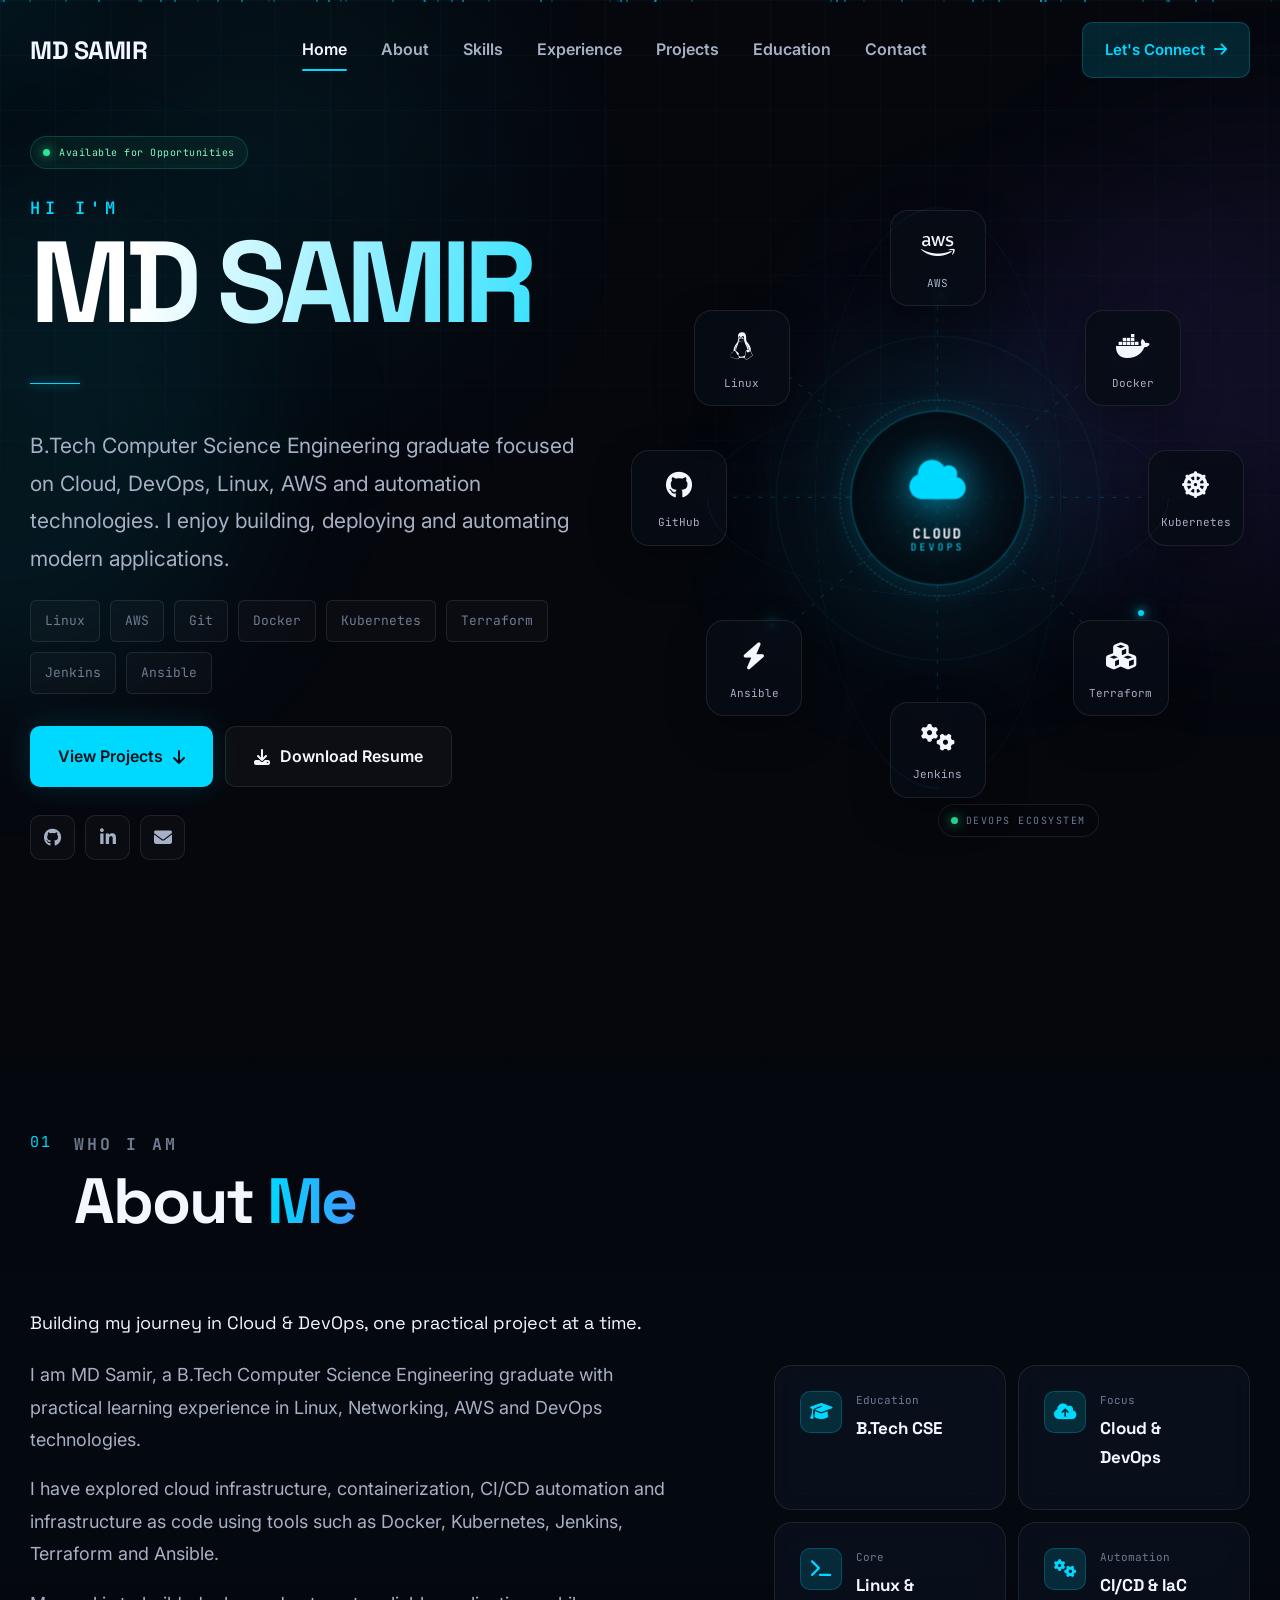
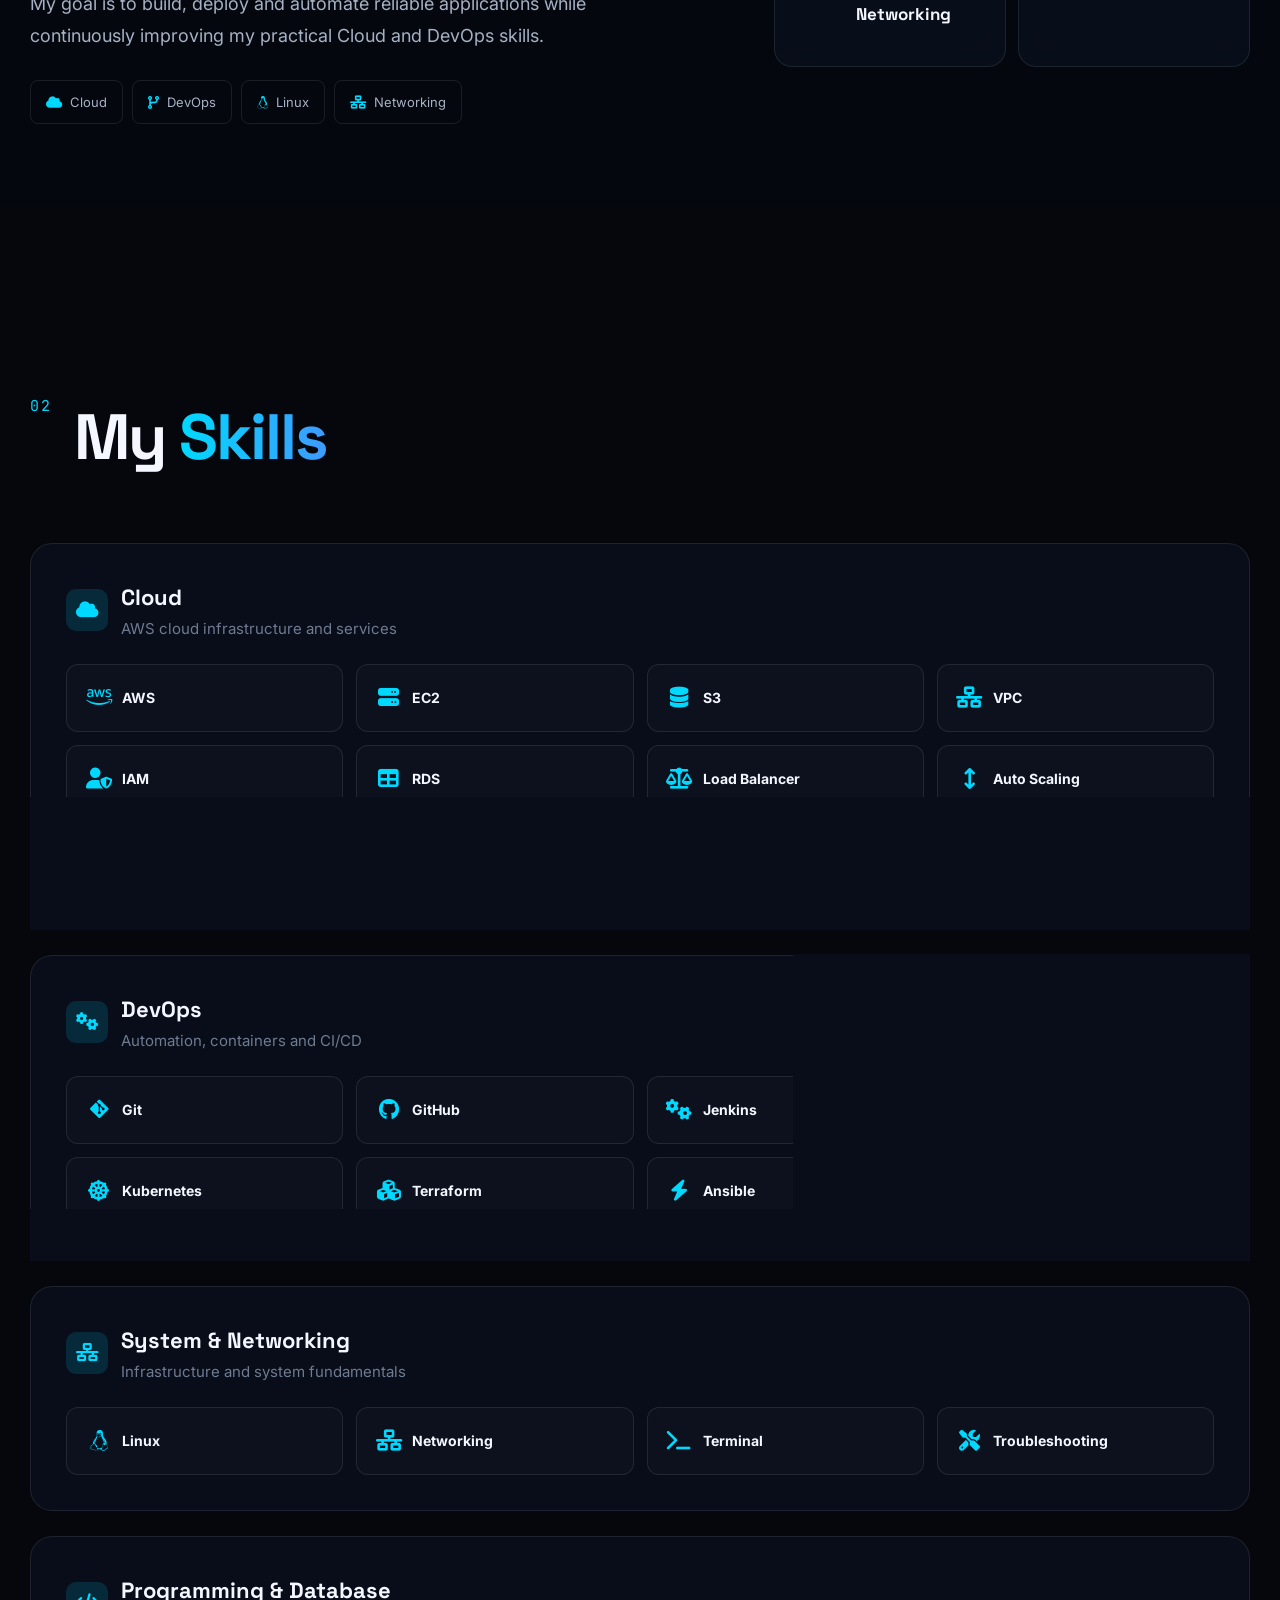
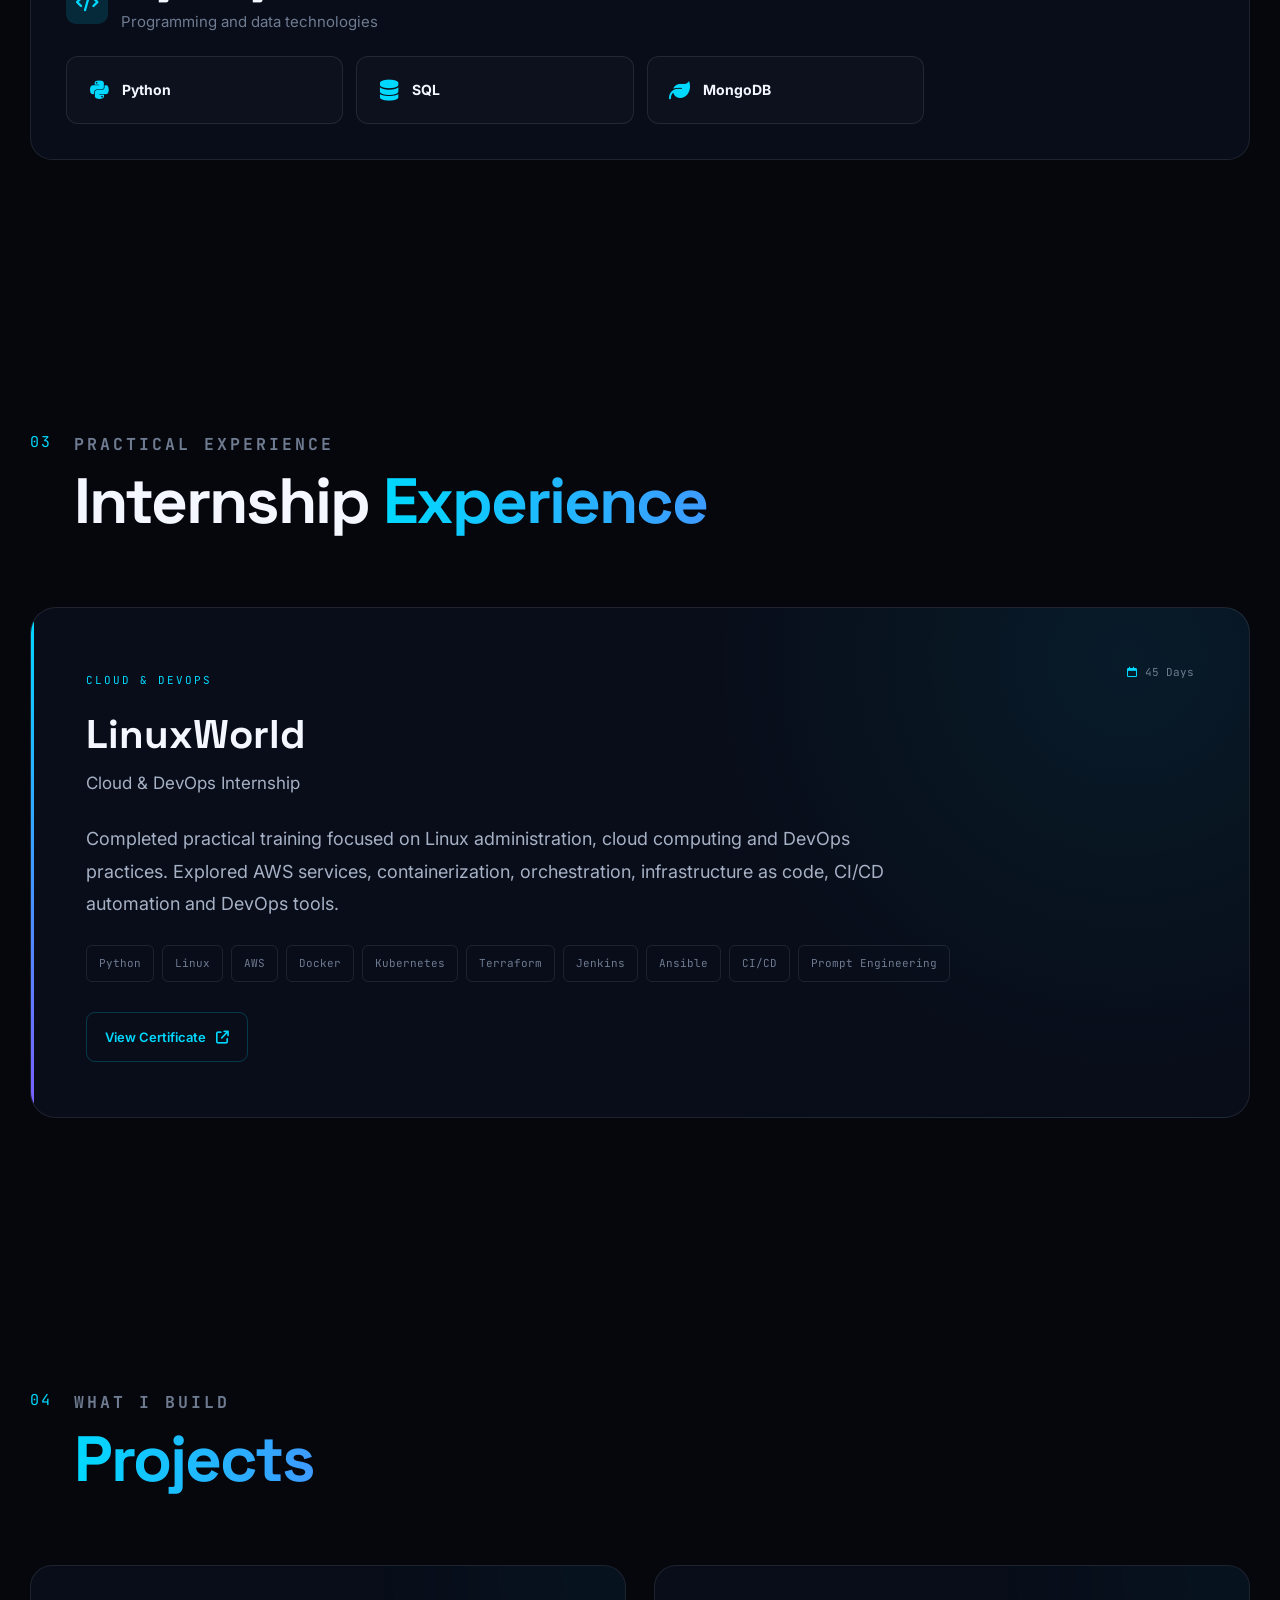
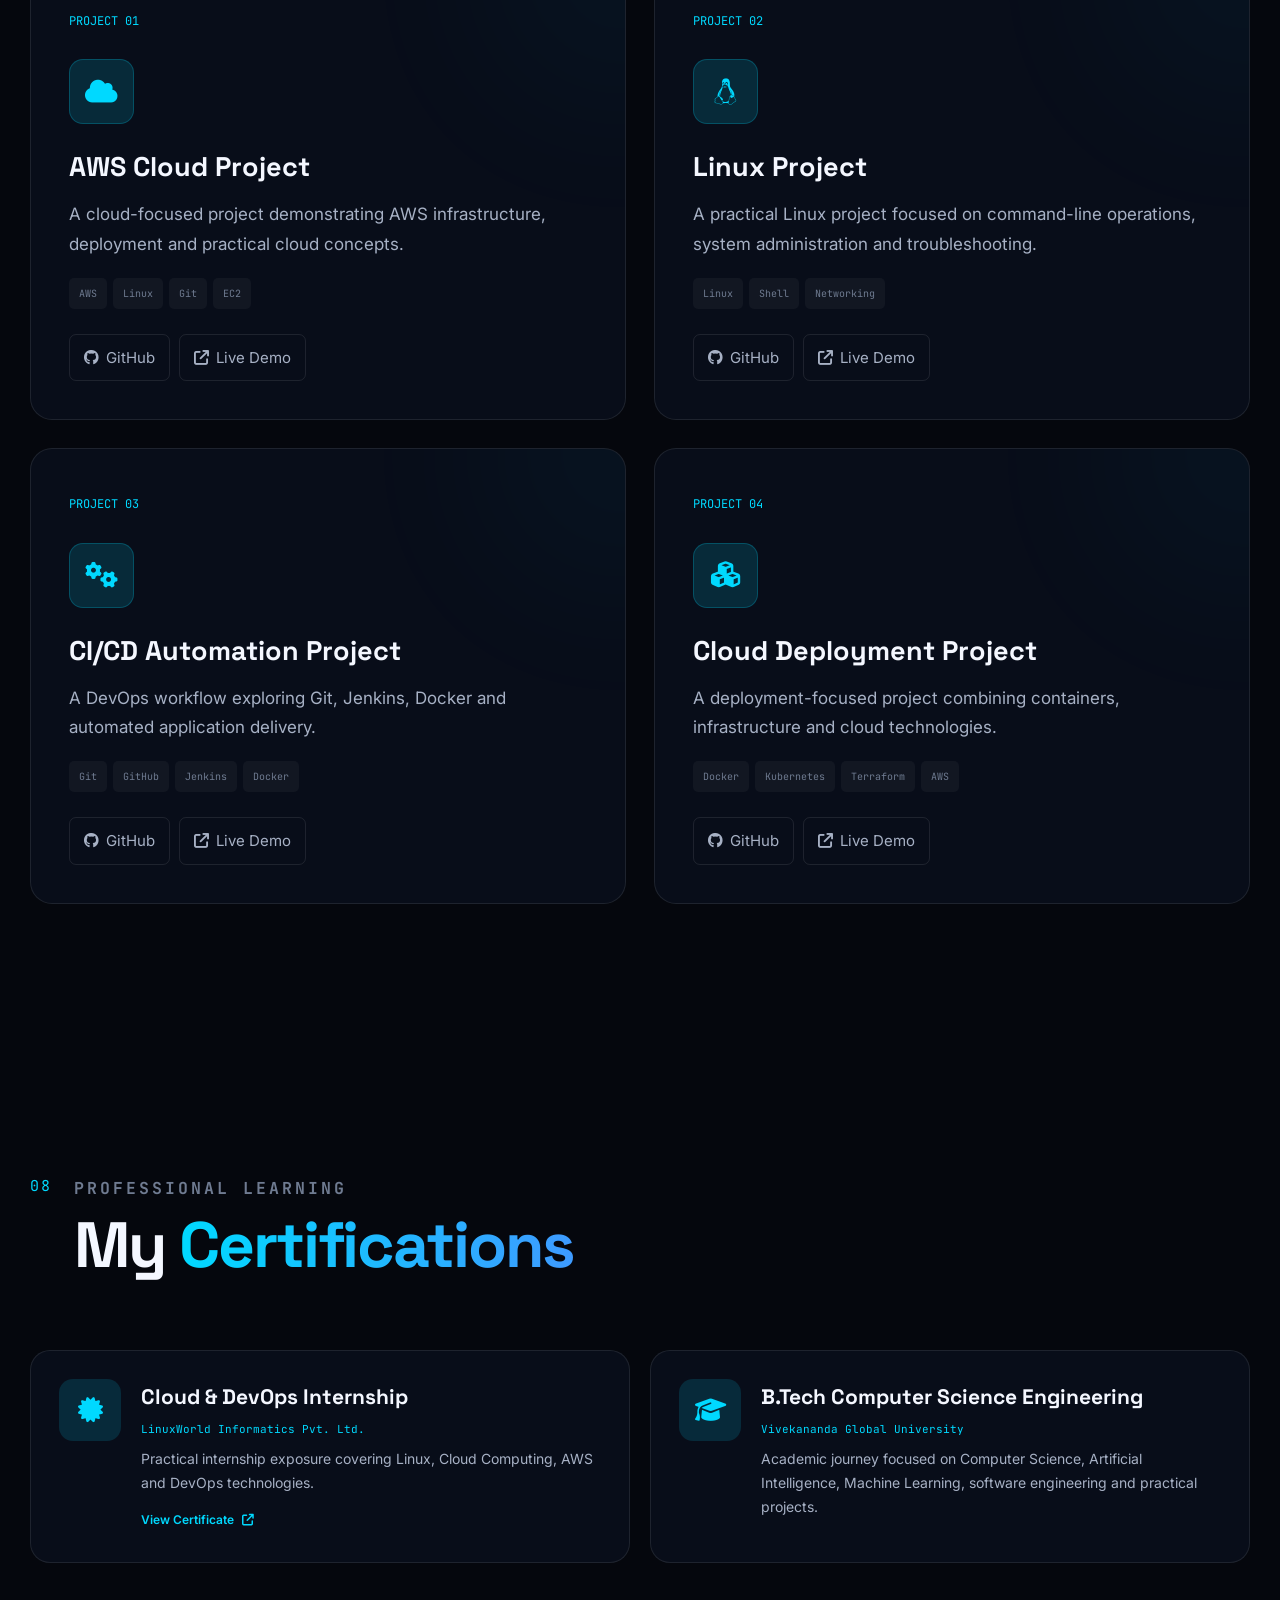
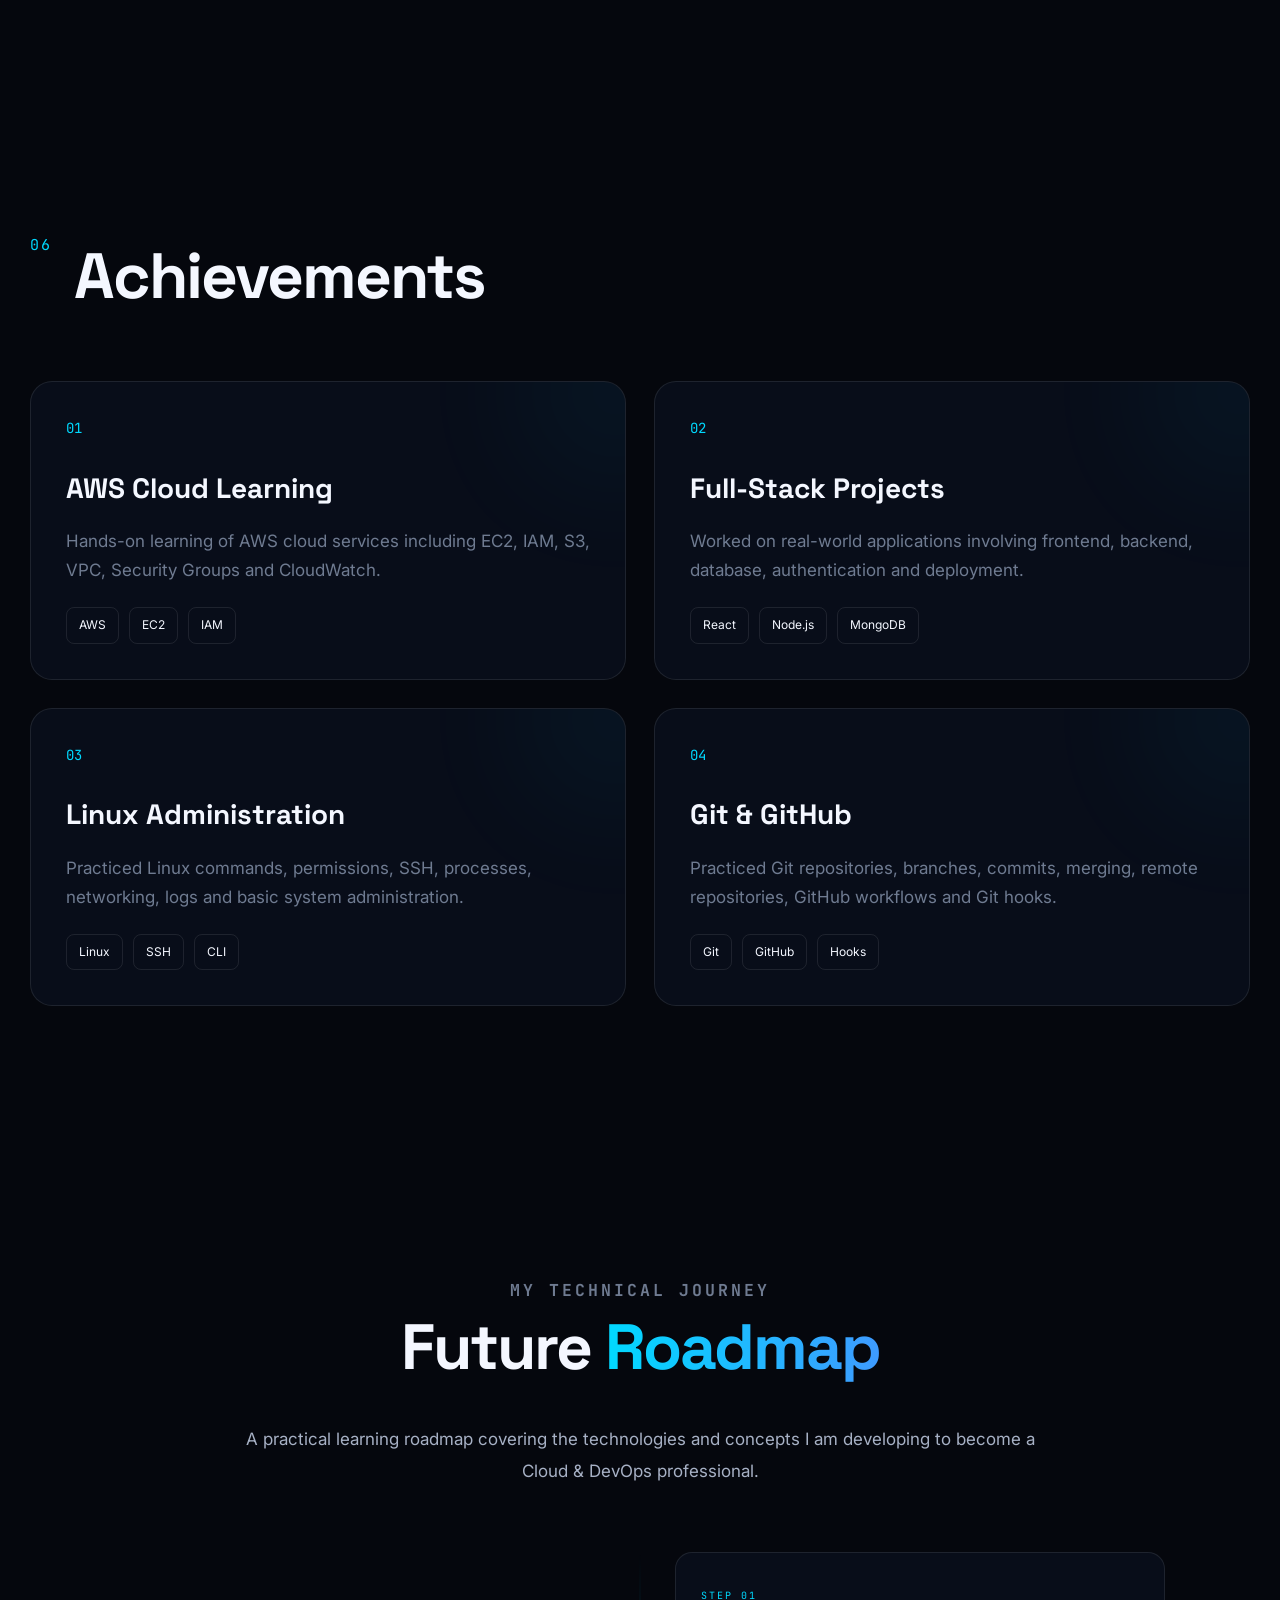
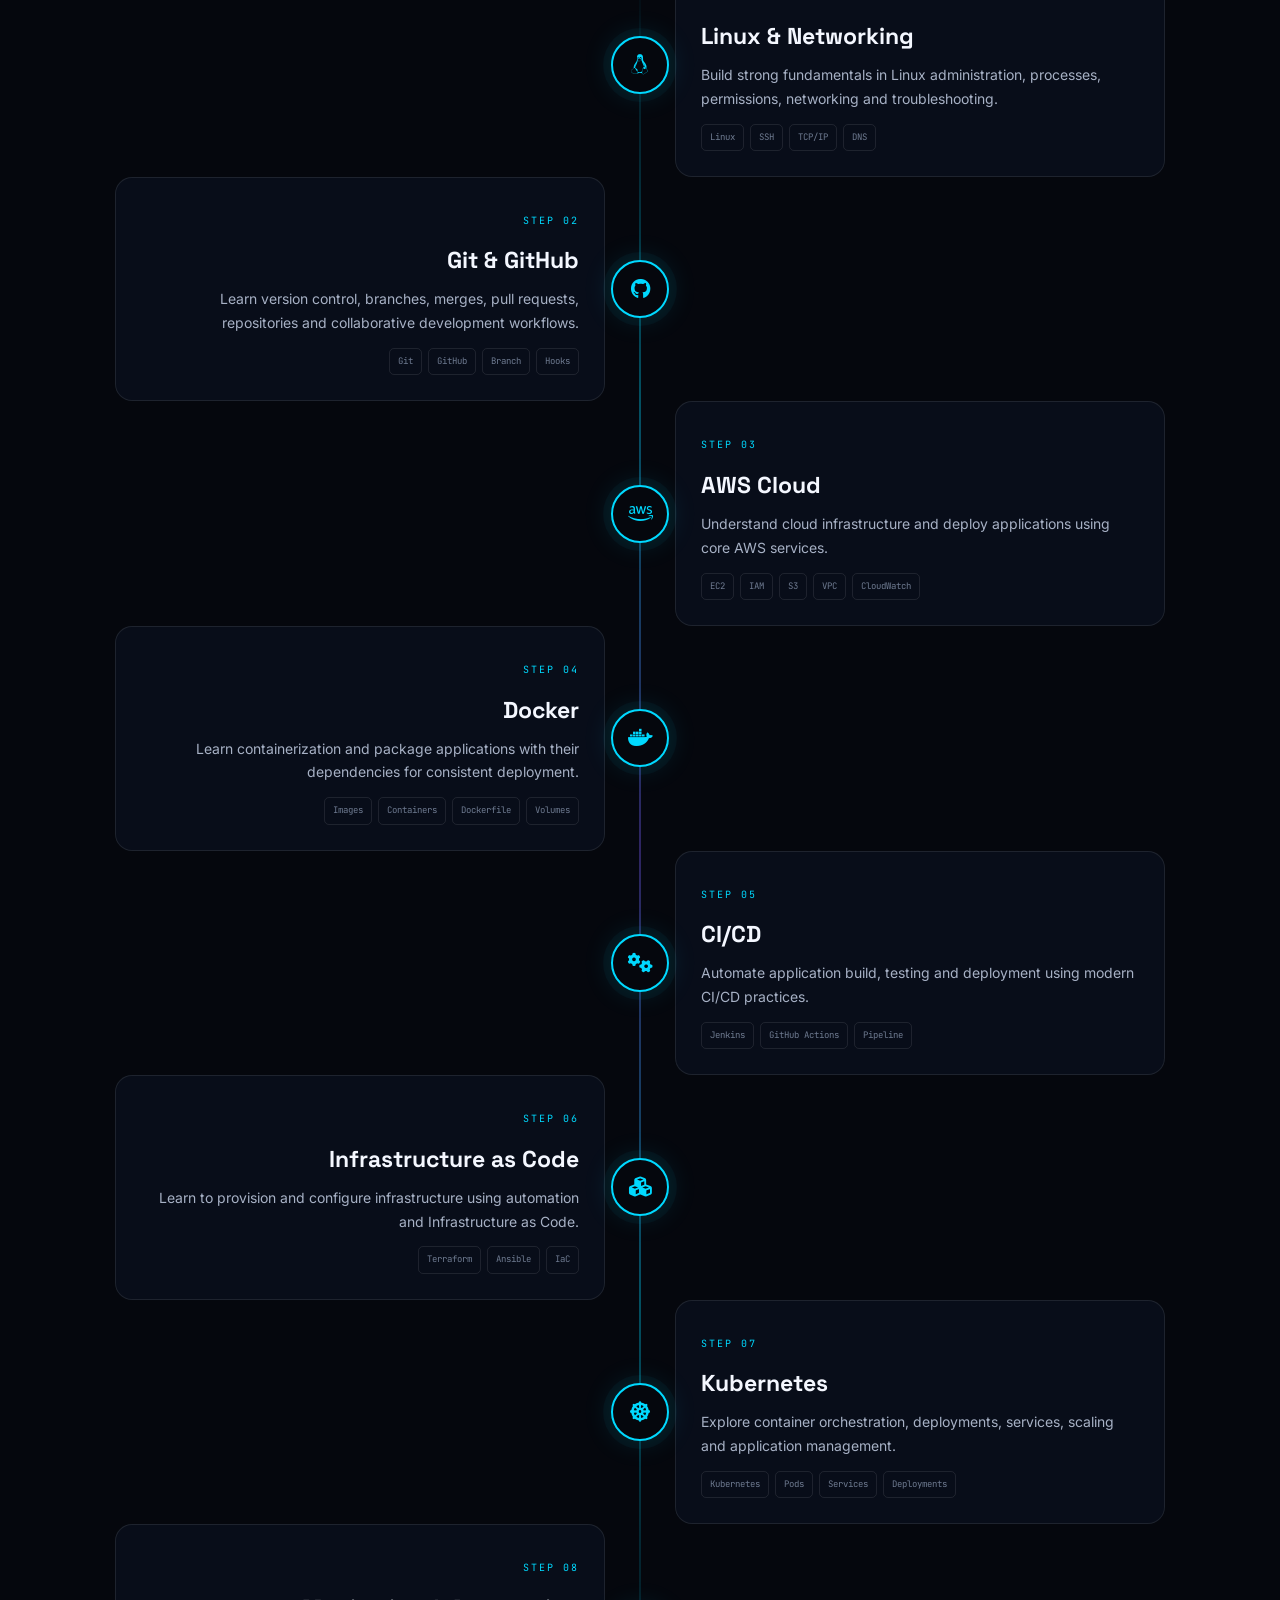
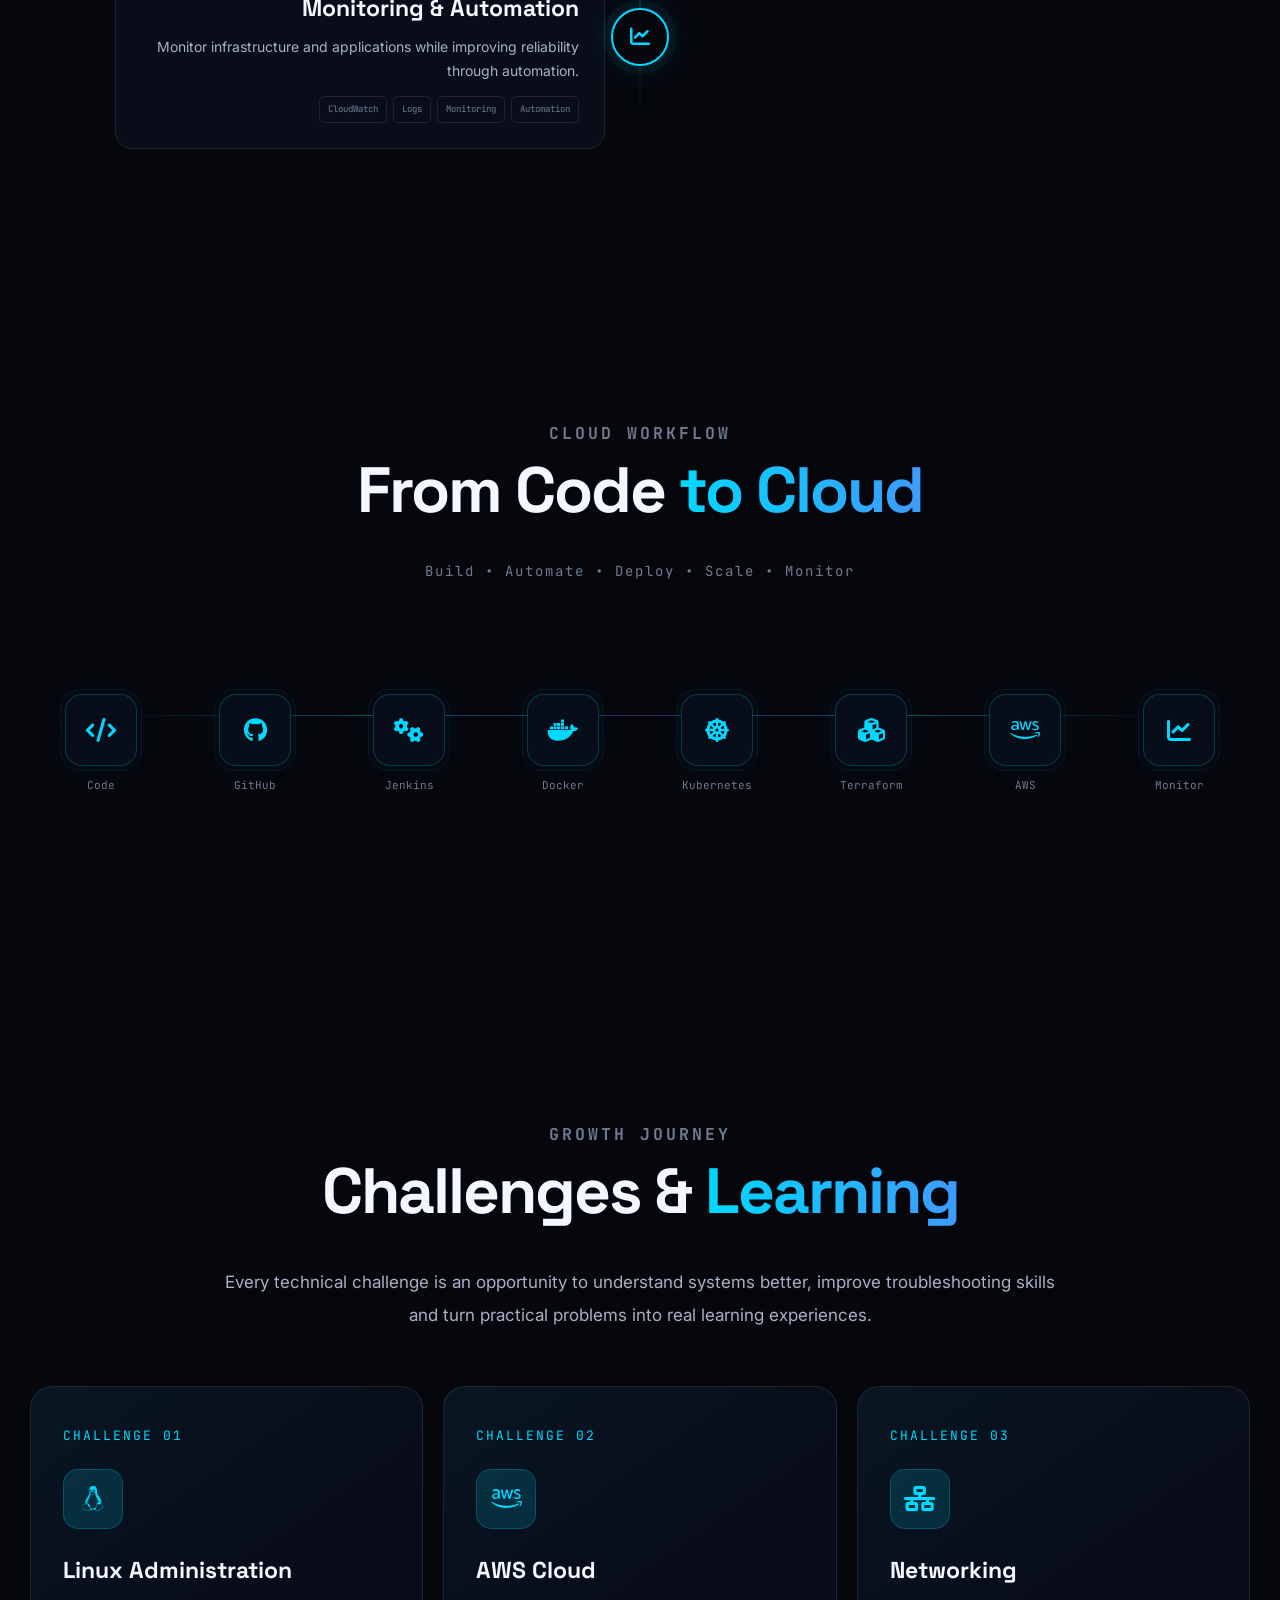
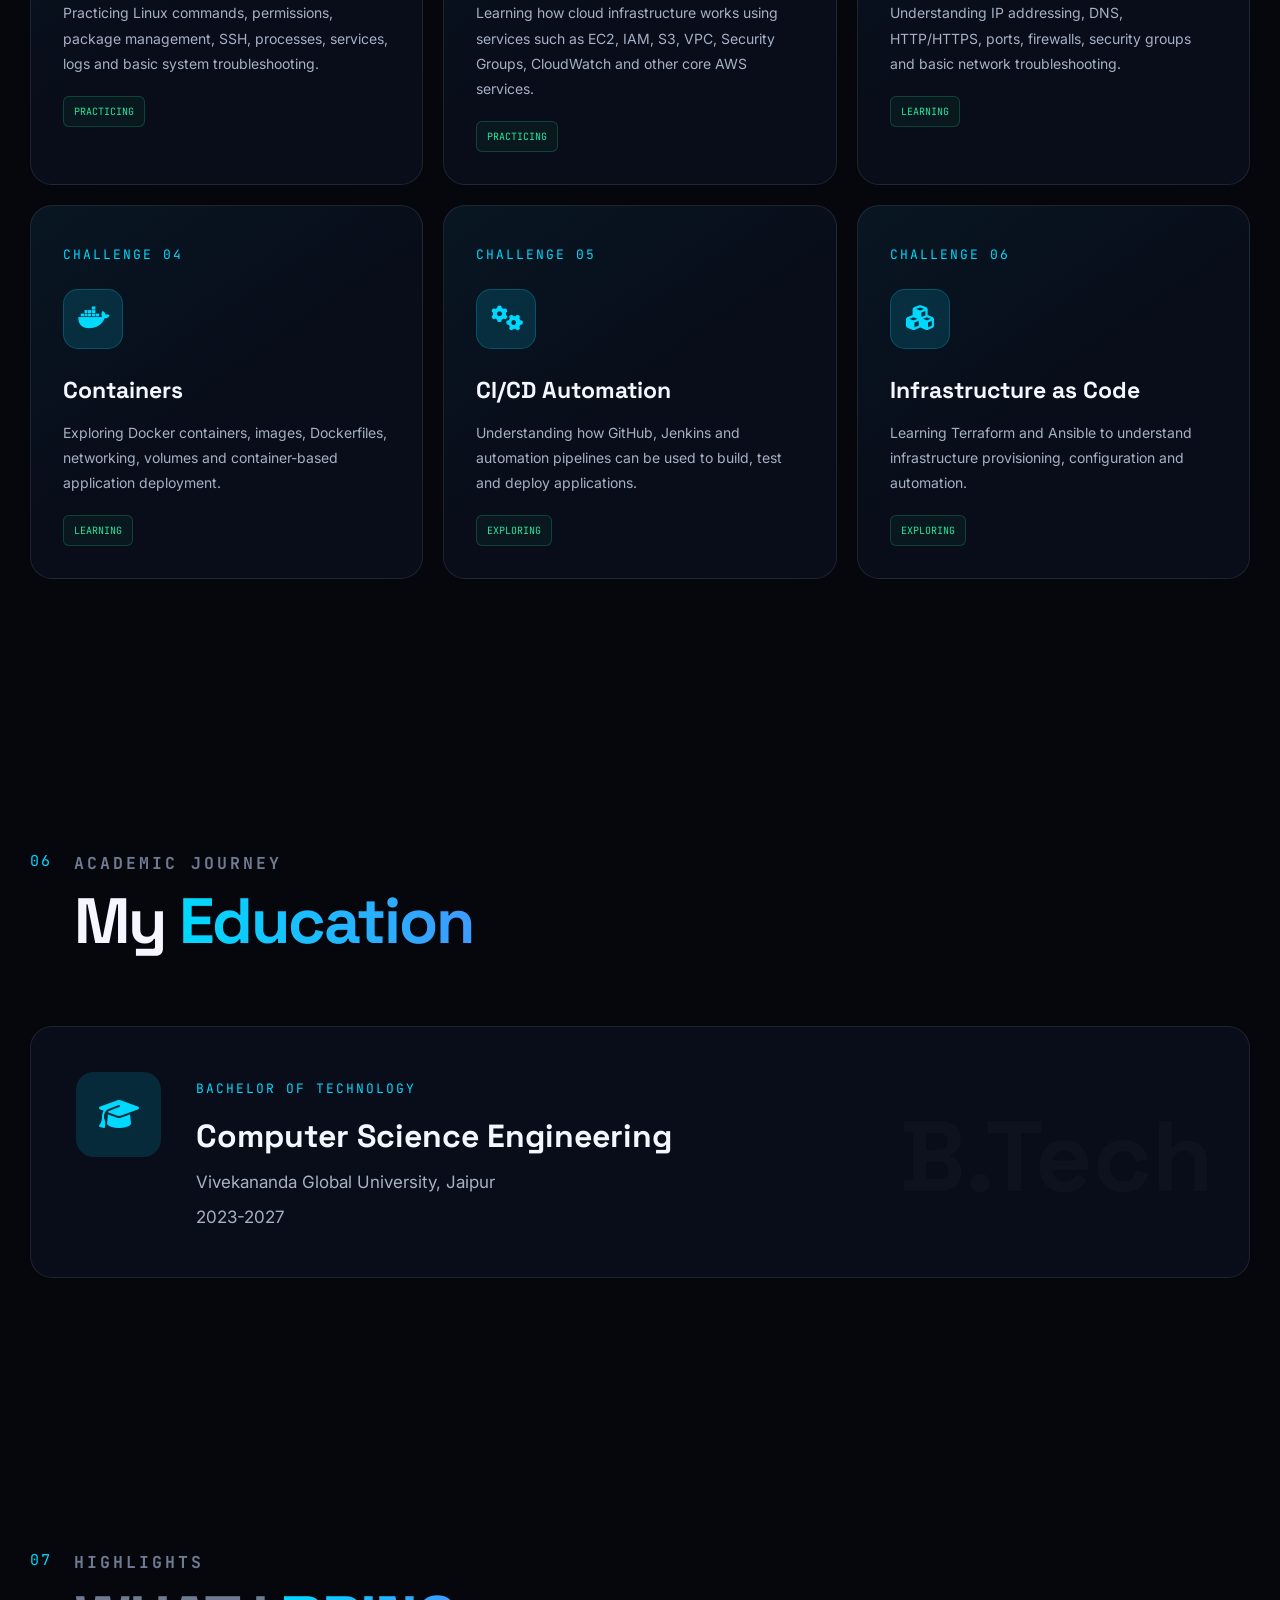
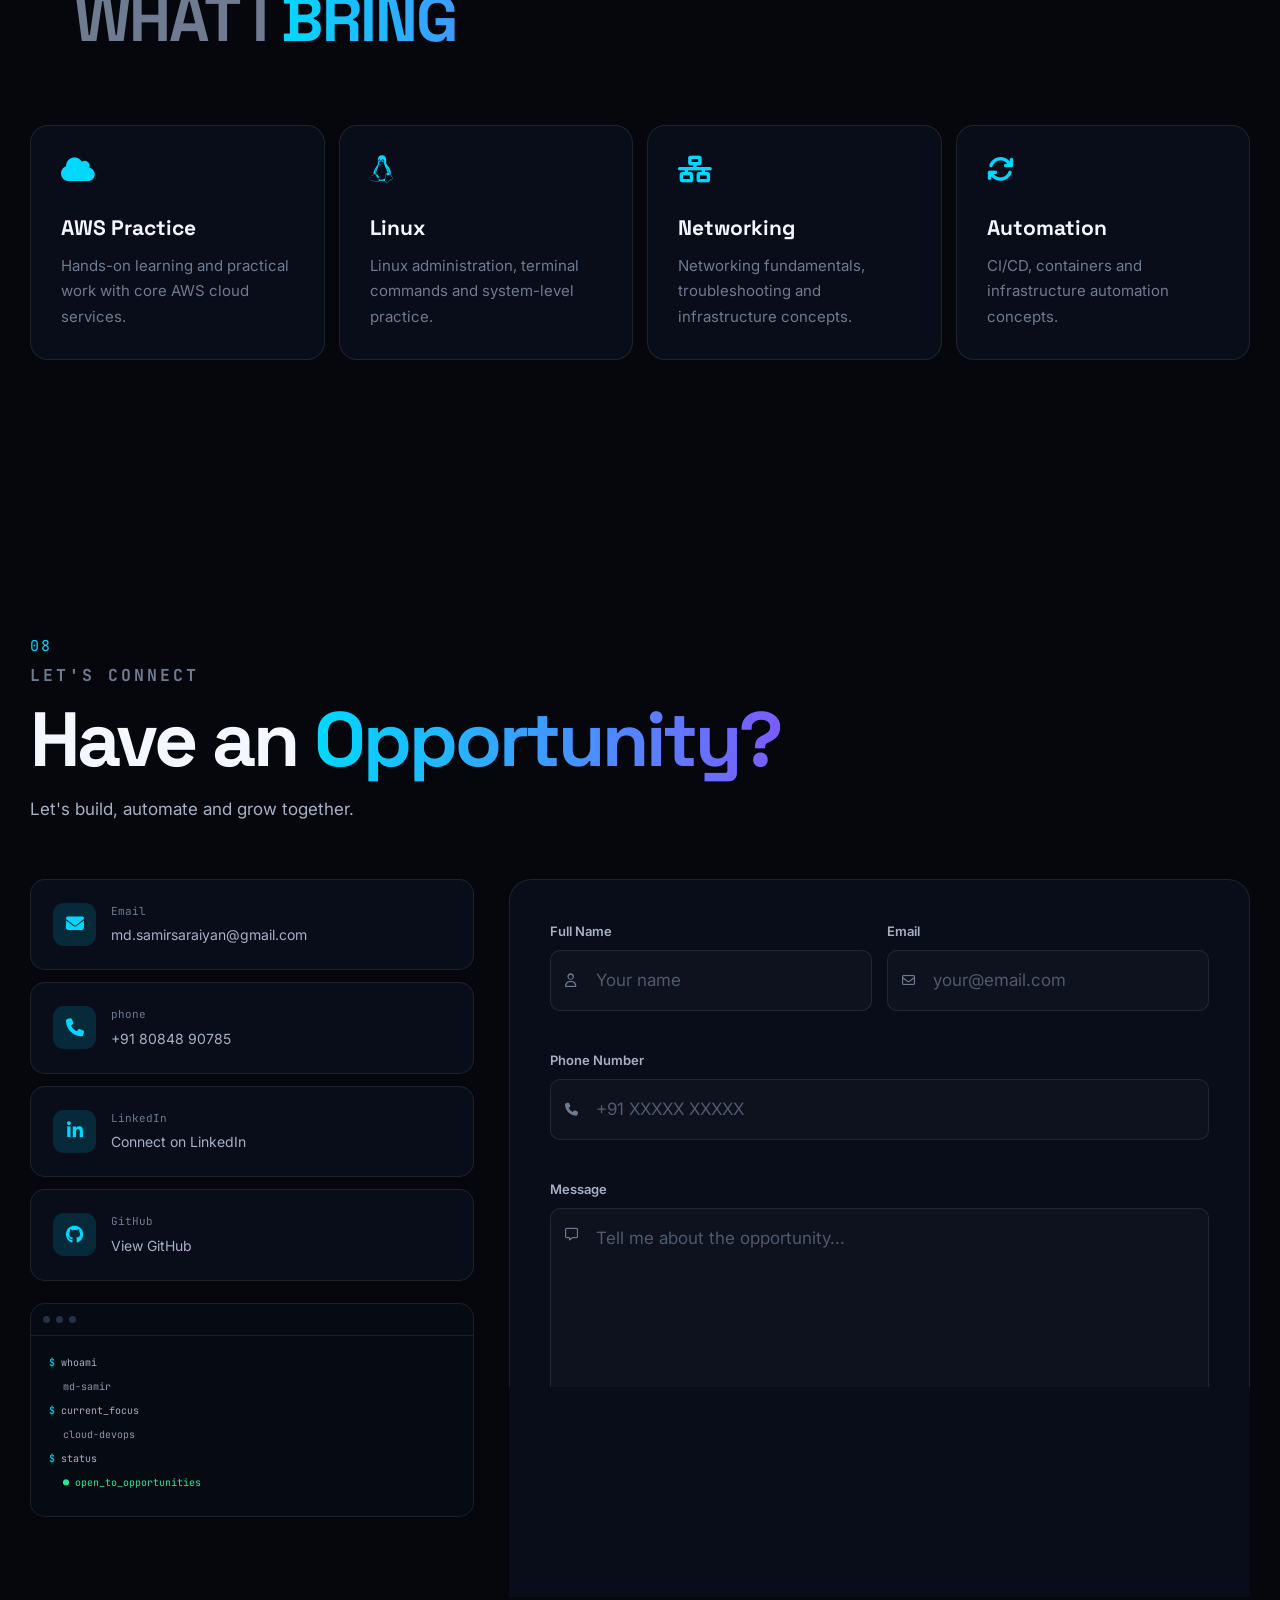
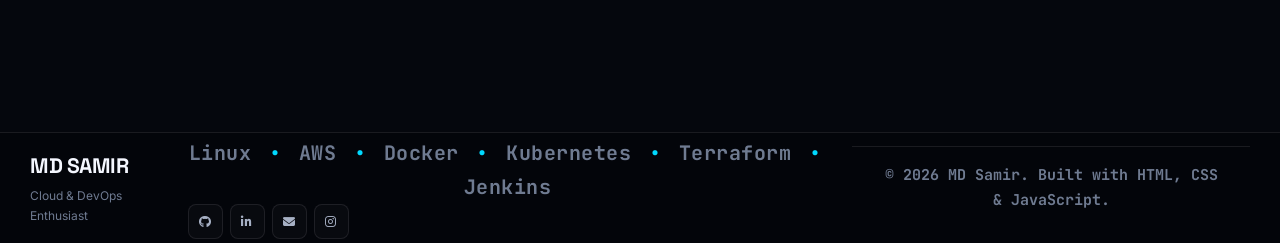
==== commit 826e05c6: "name change" ====
--- a/samir.html
+++ b/samir.html
@@ -161,7 +161,7 @@
                     <h1 class="hero-title">
 
                         
-                        <span>MD SAMIR</span>
+                        <span>MD SAMIR </span>
 
                     </h1>
 
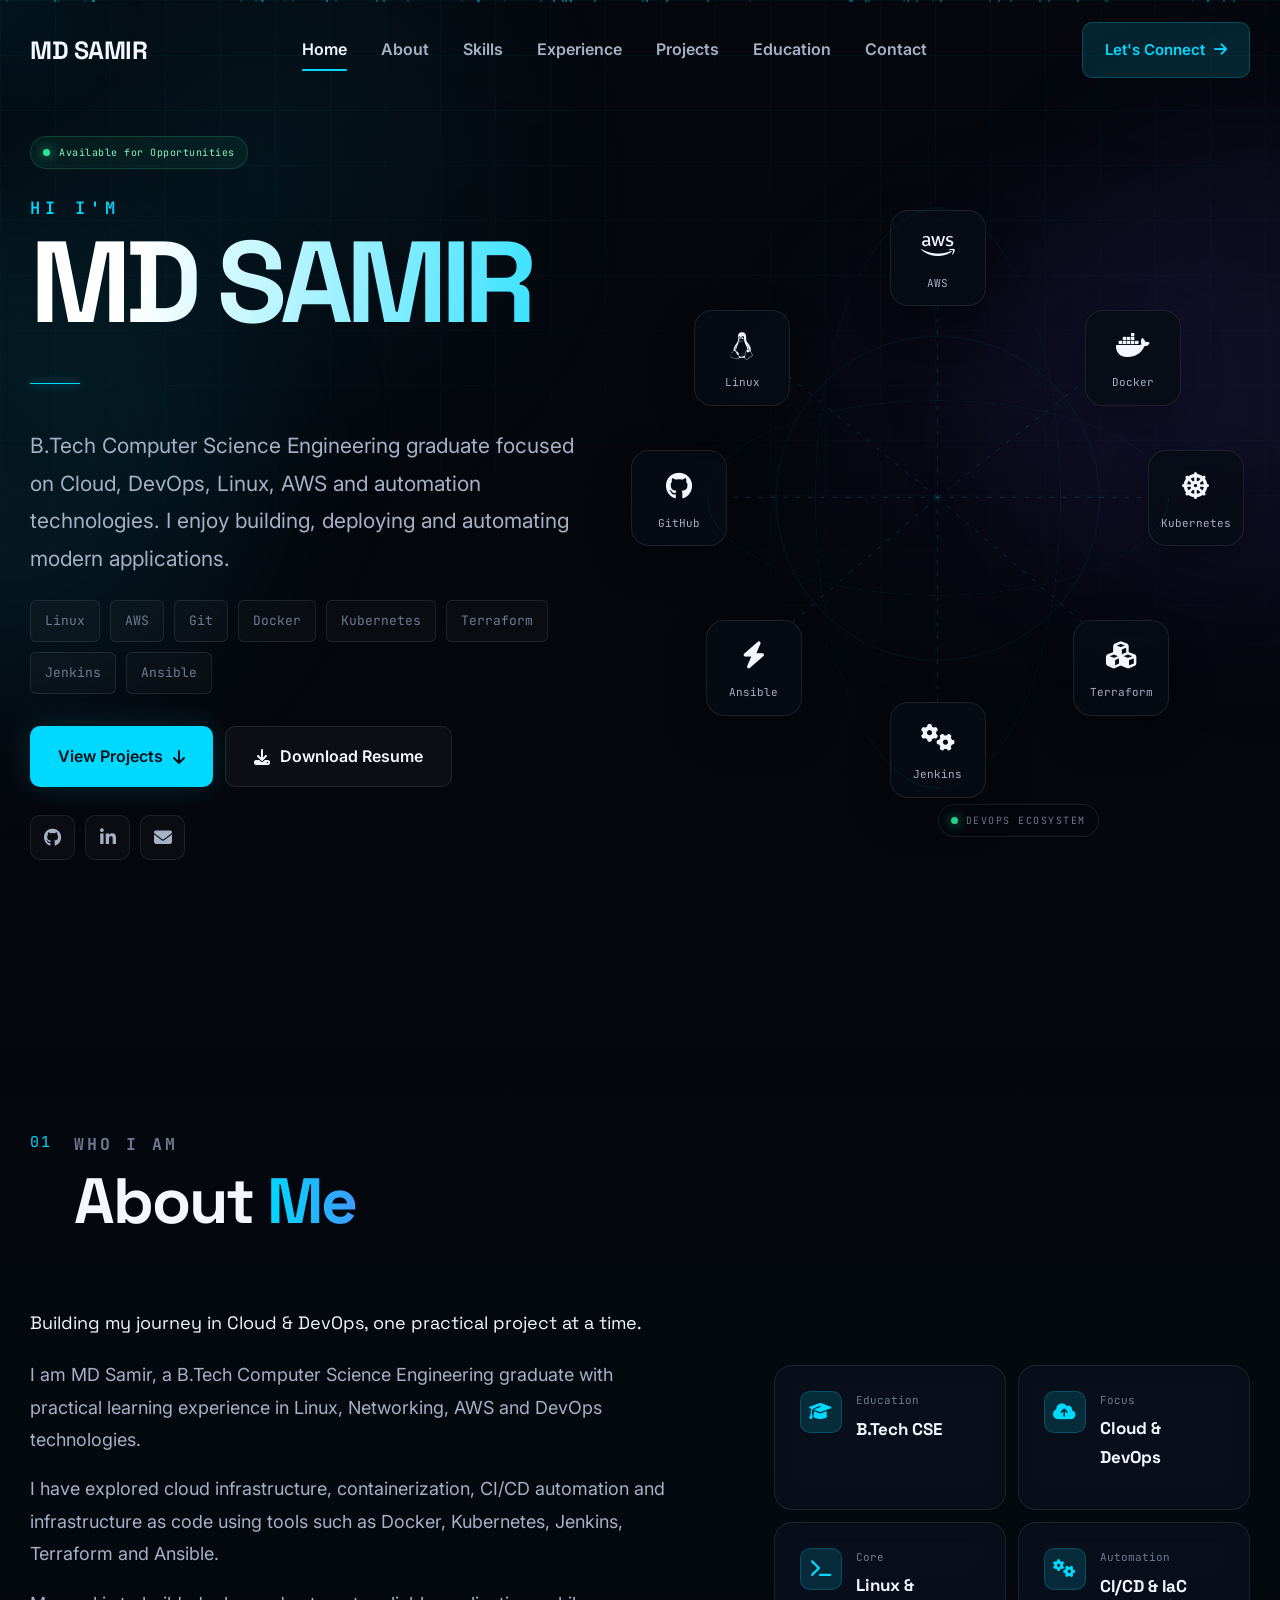
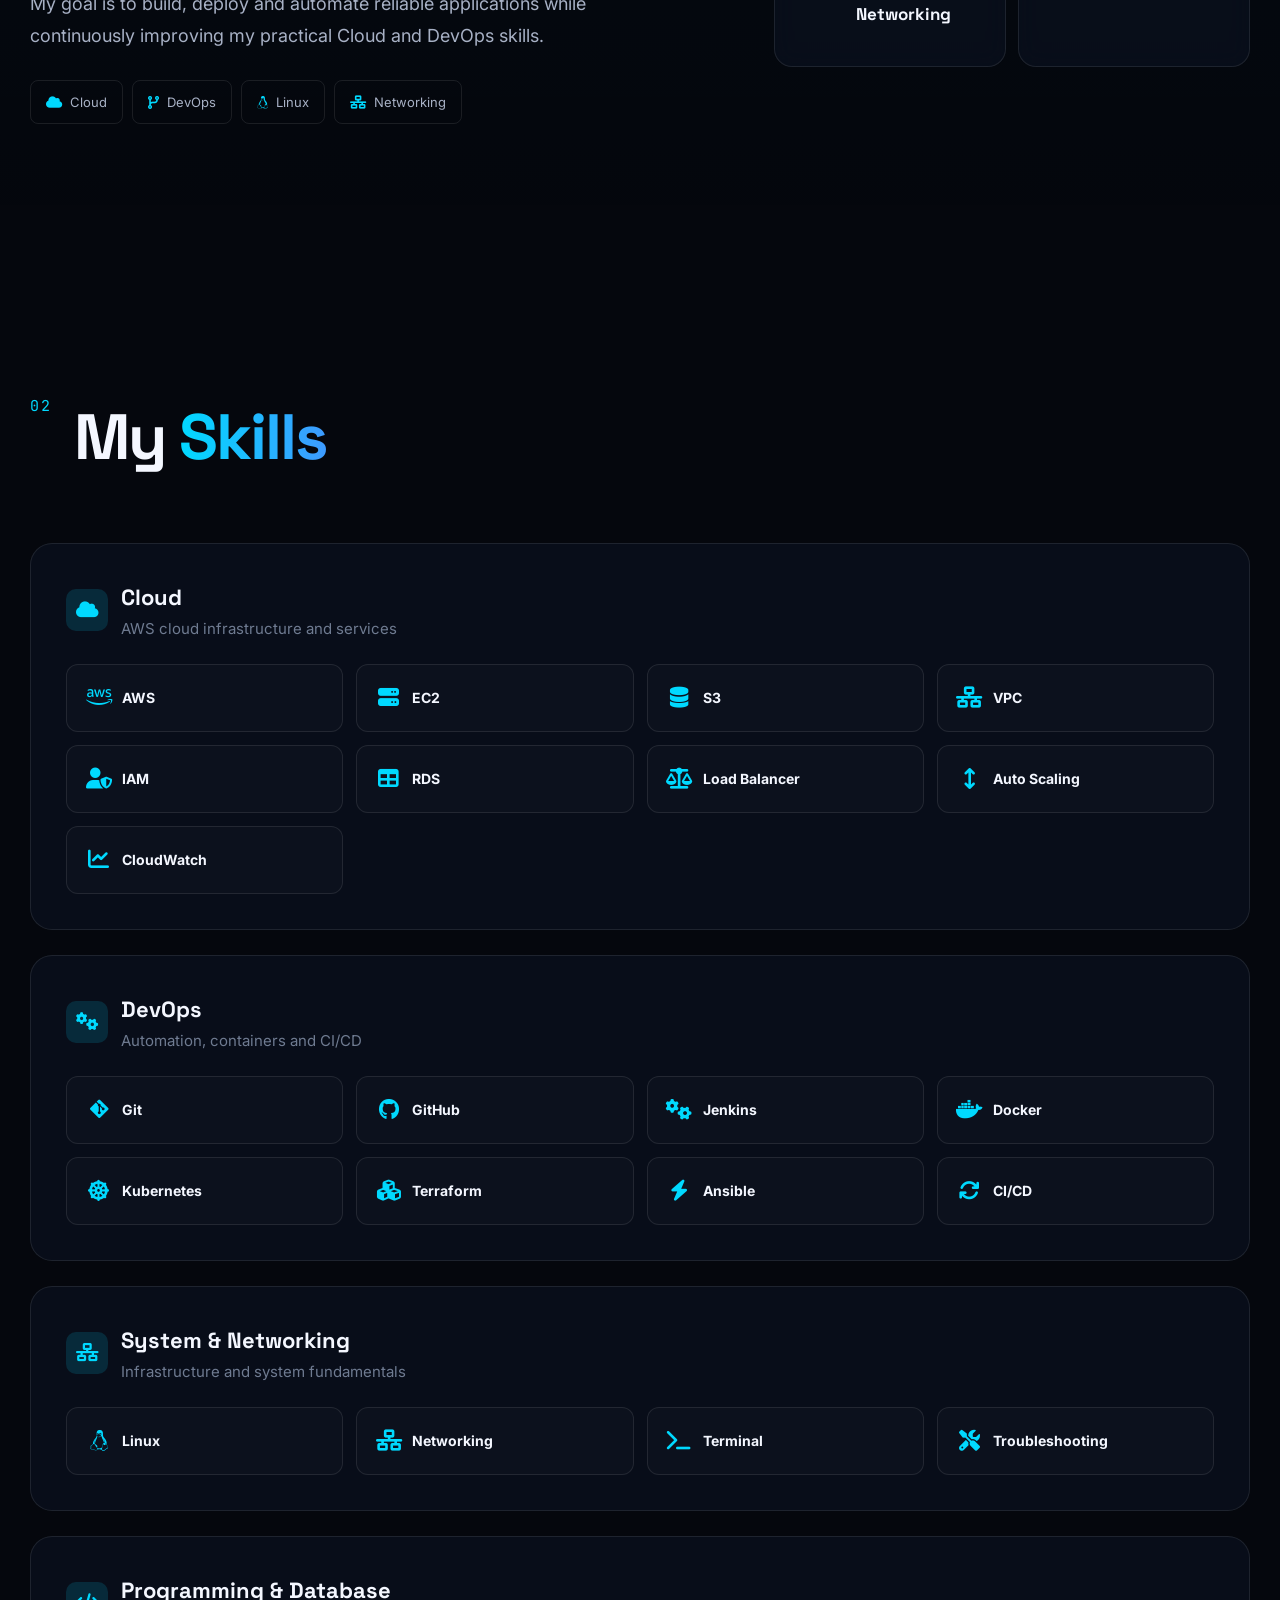
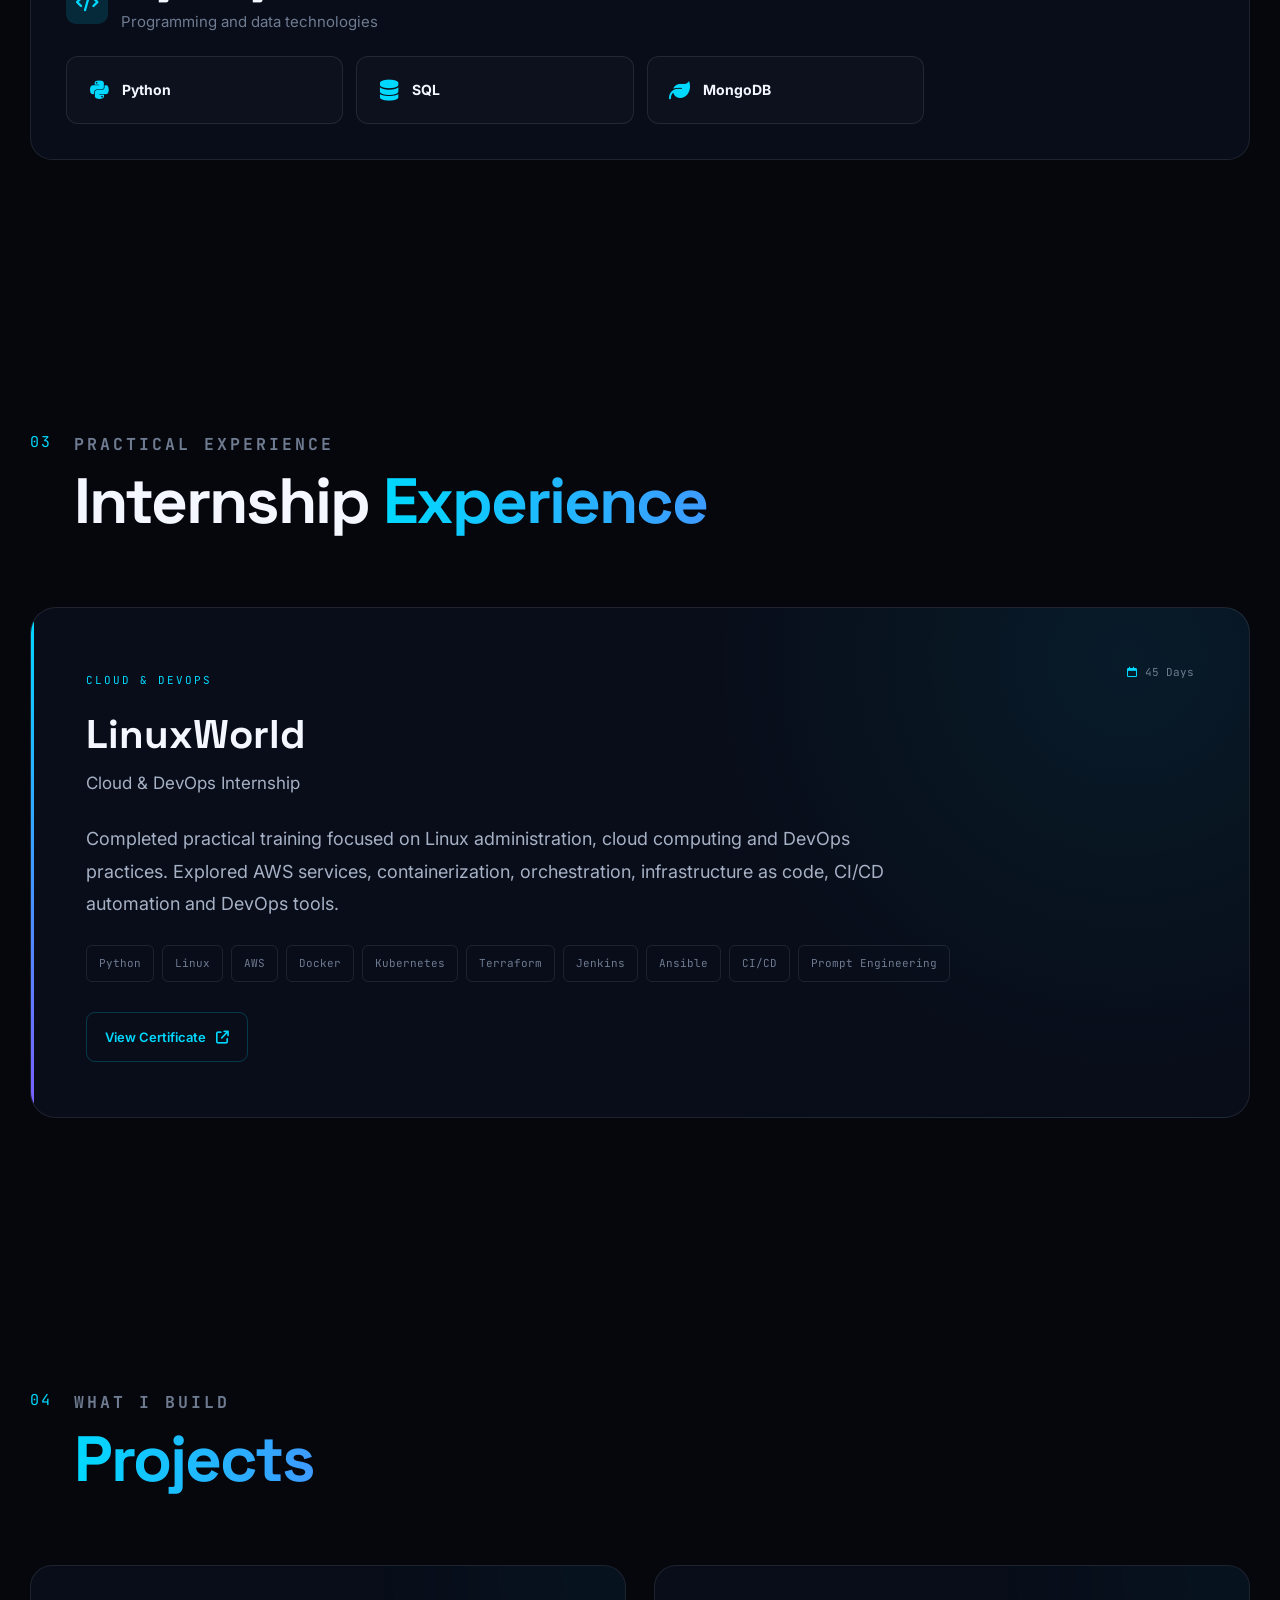
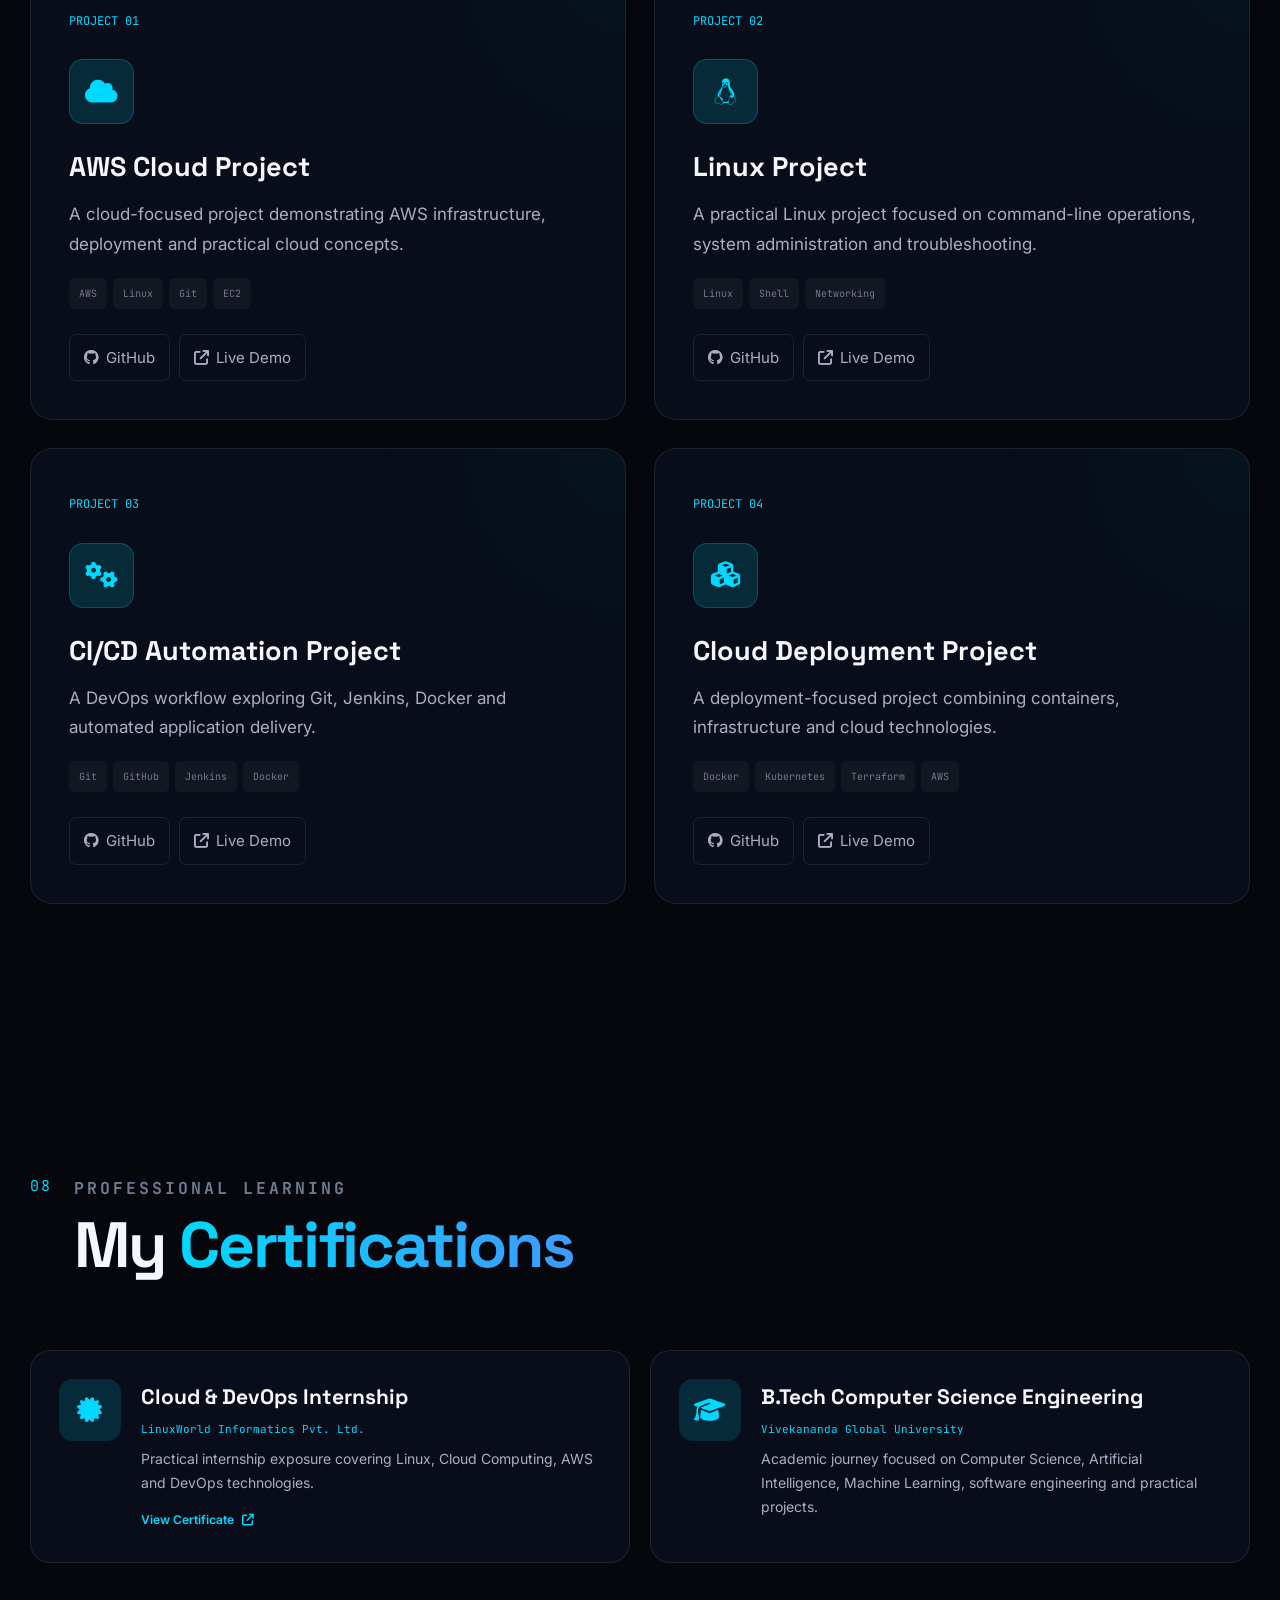
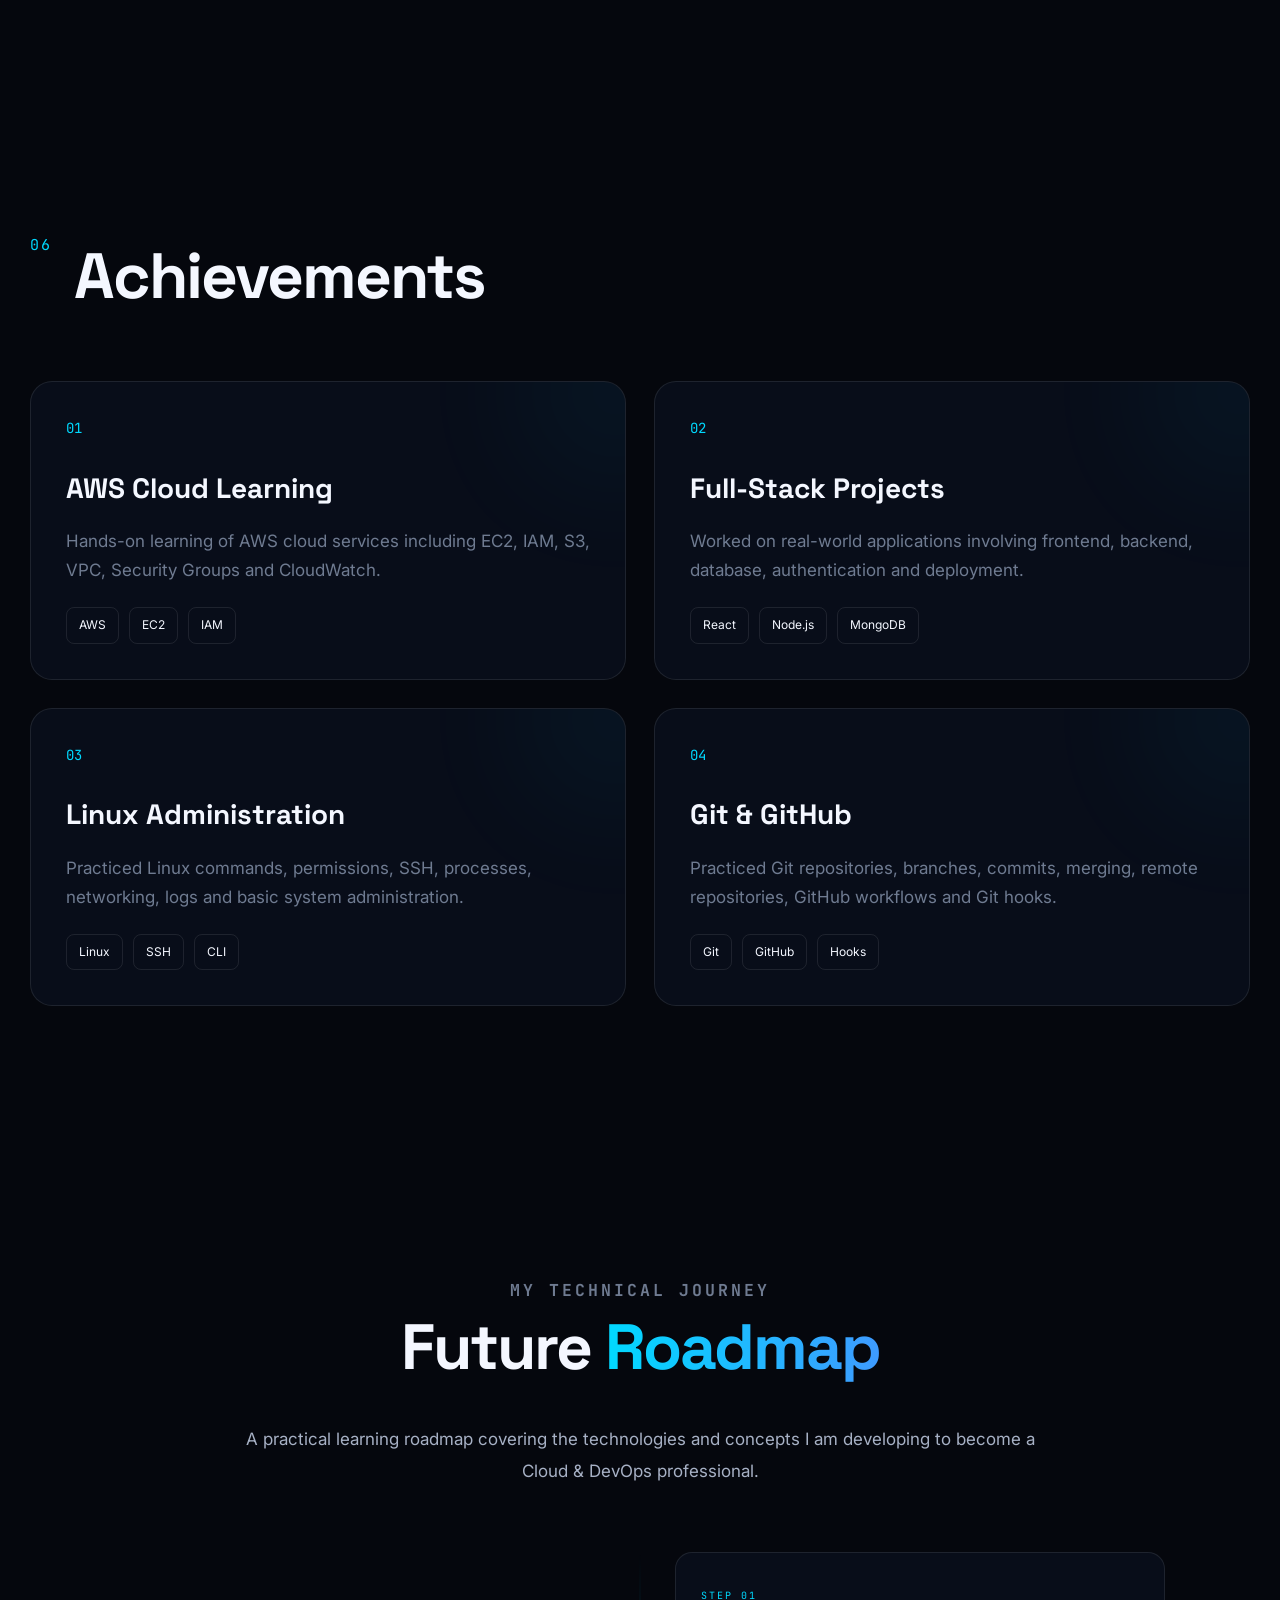
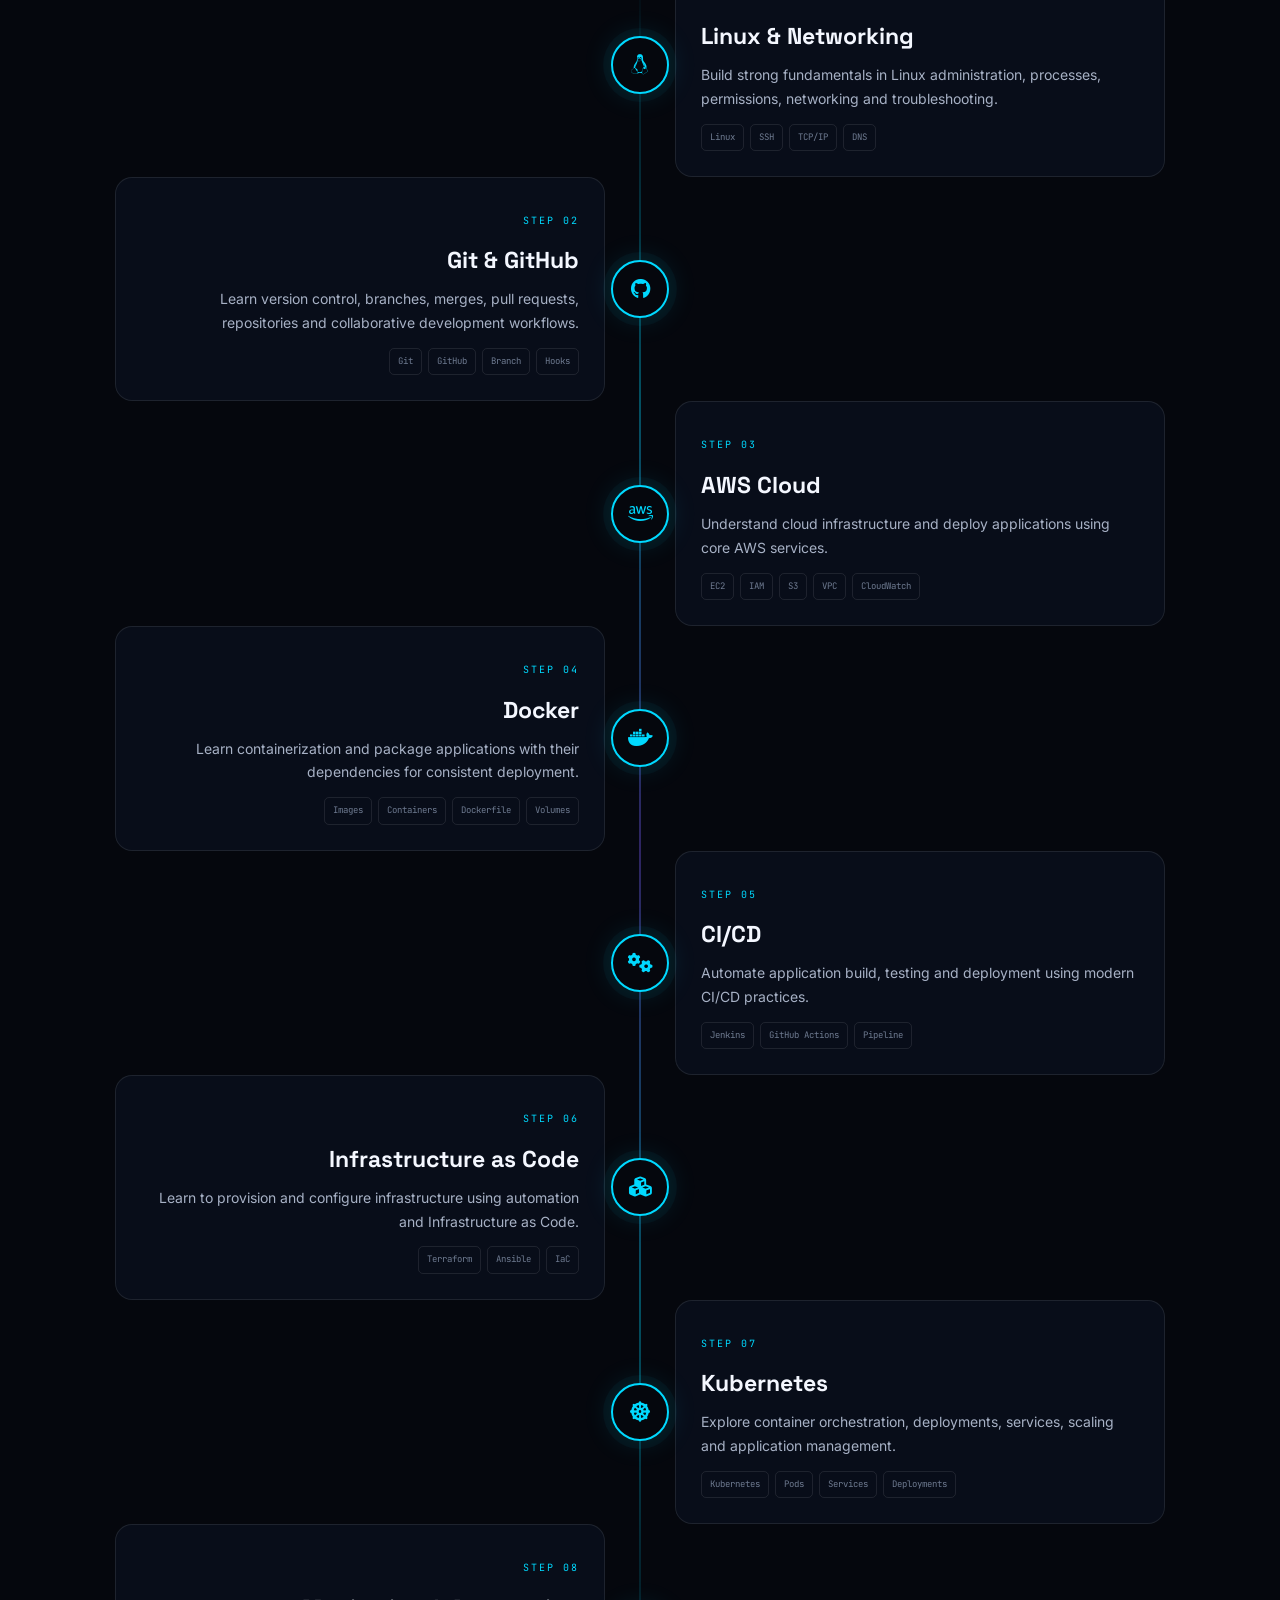
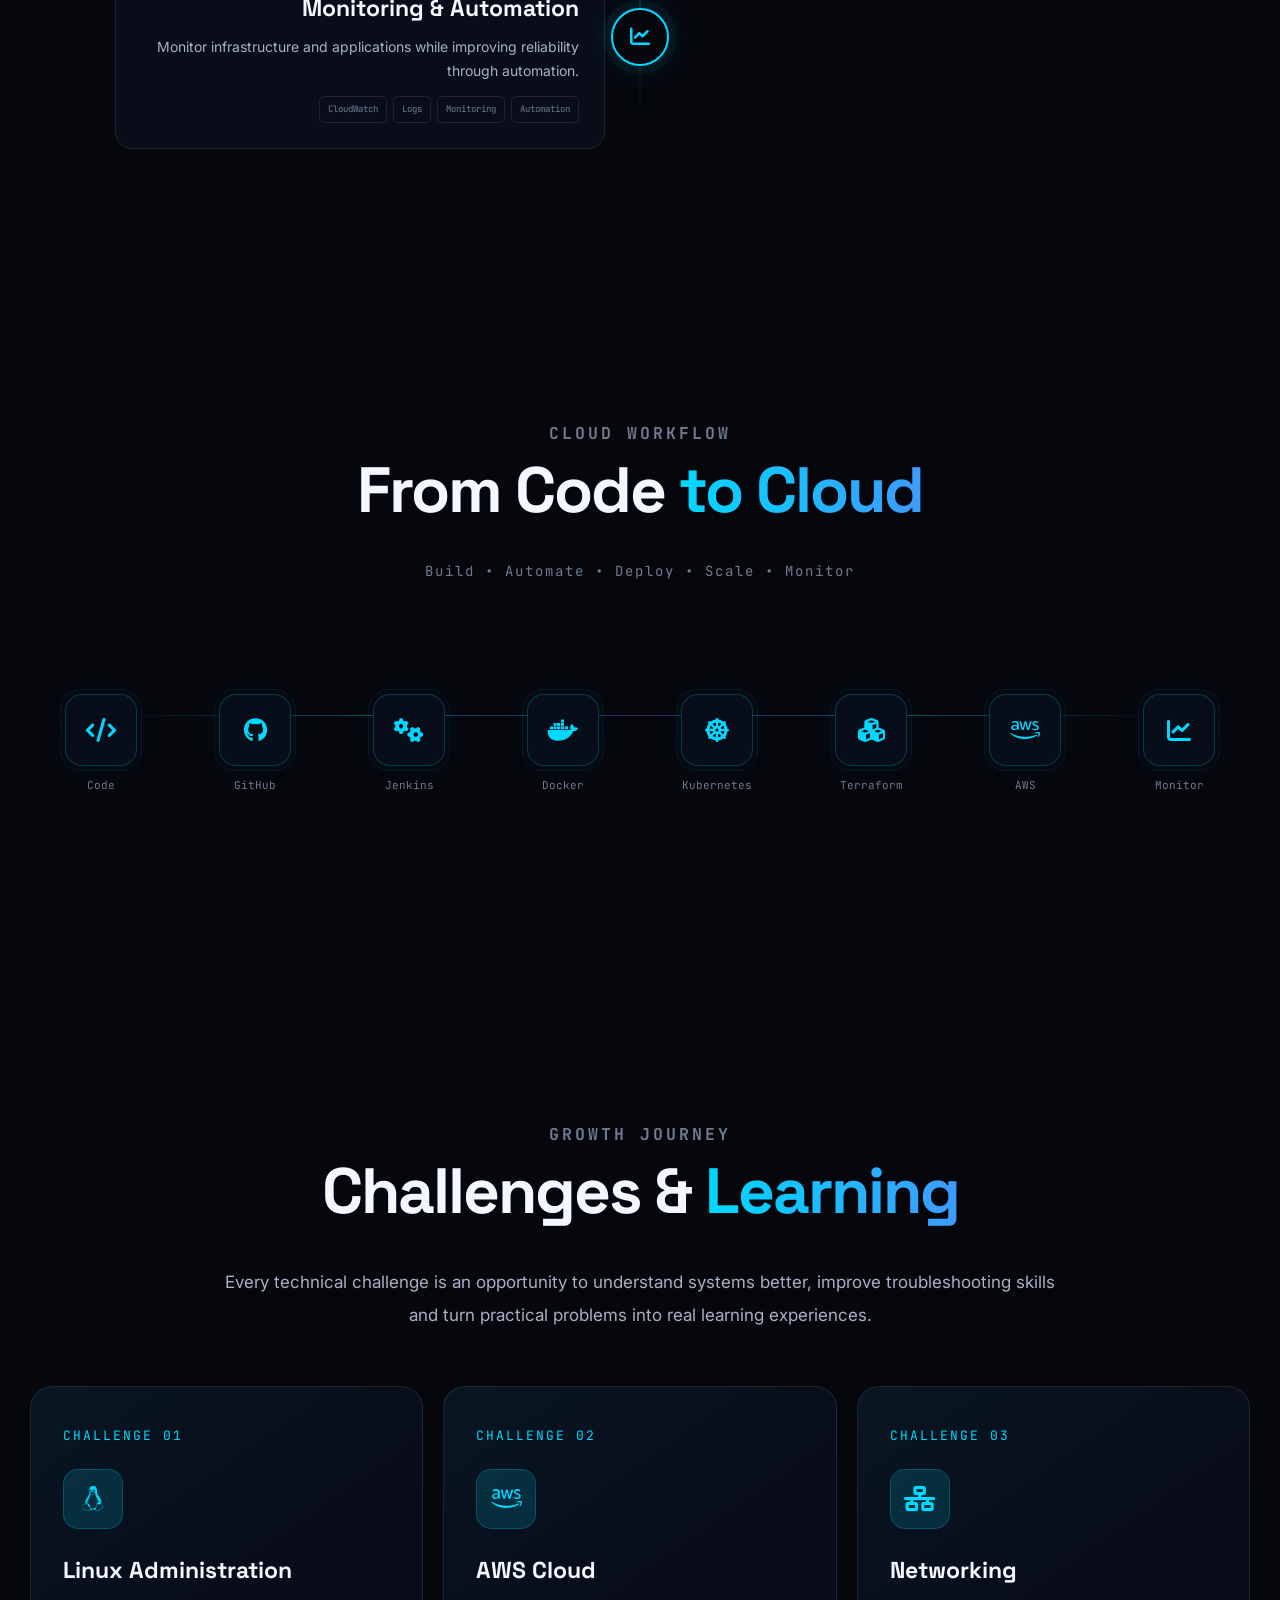
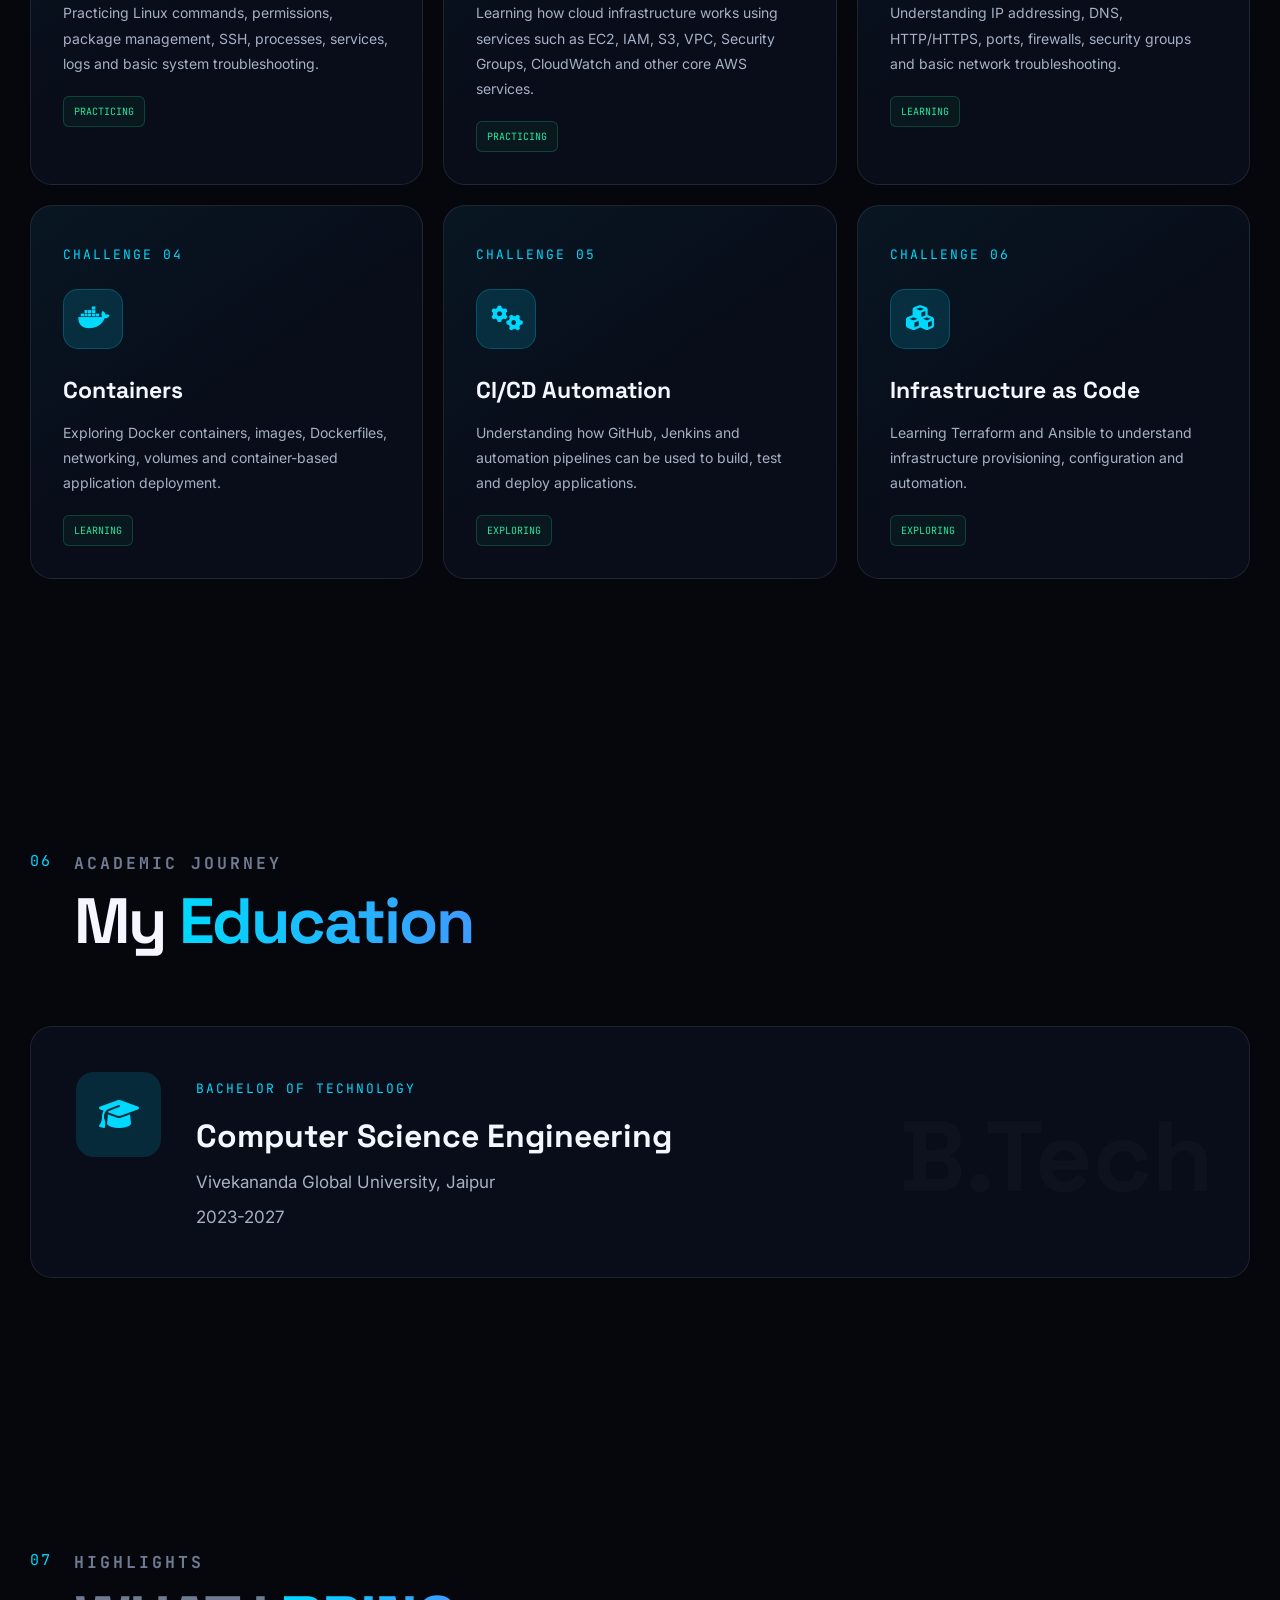
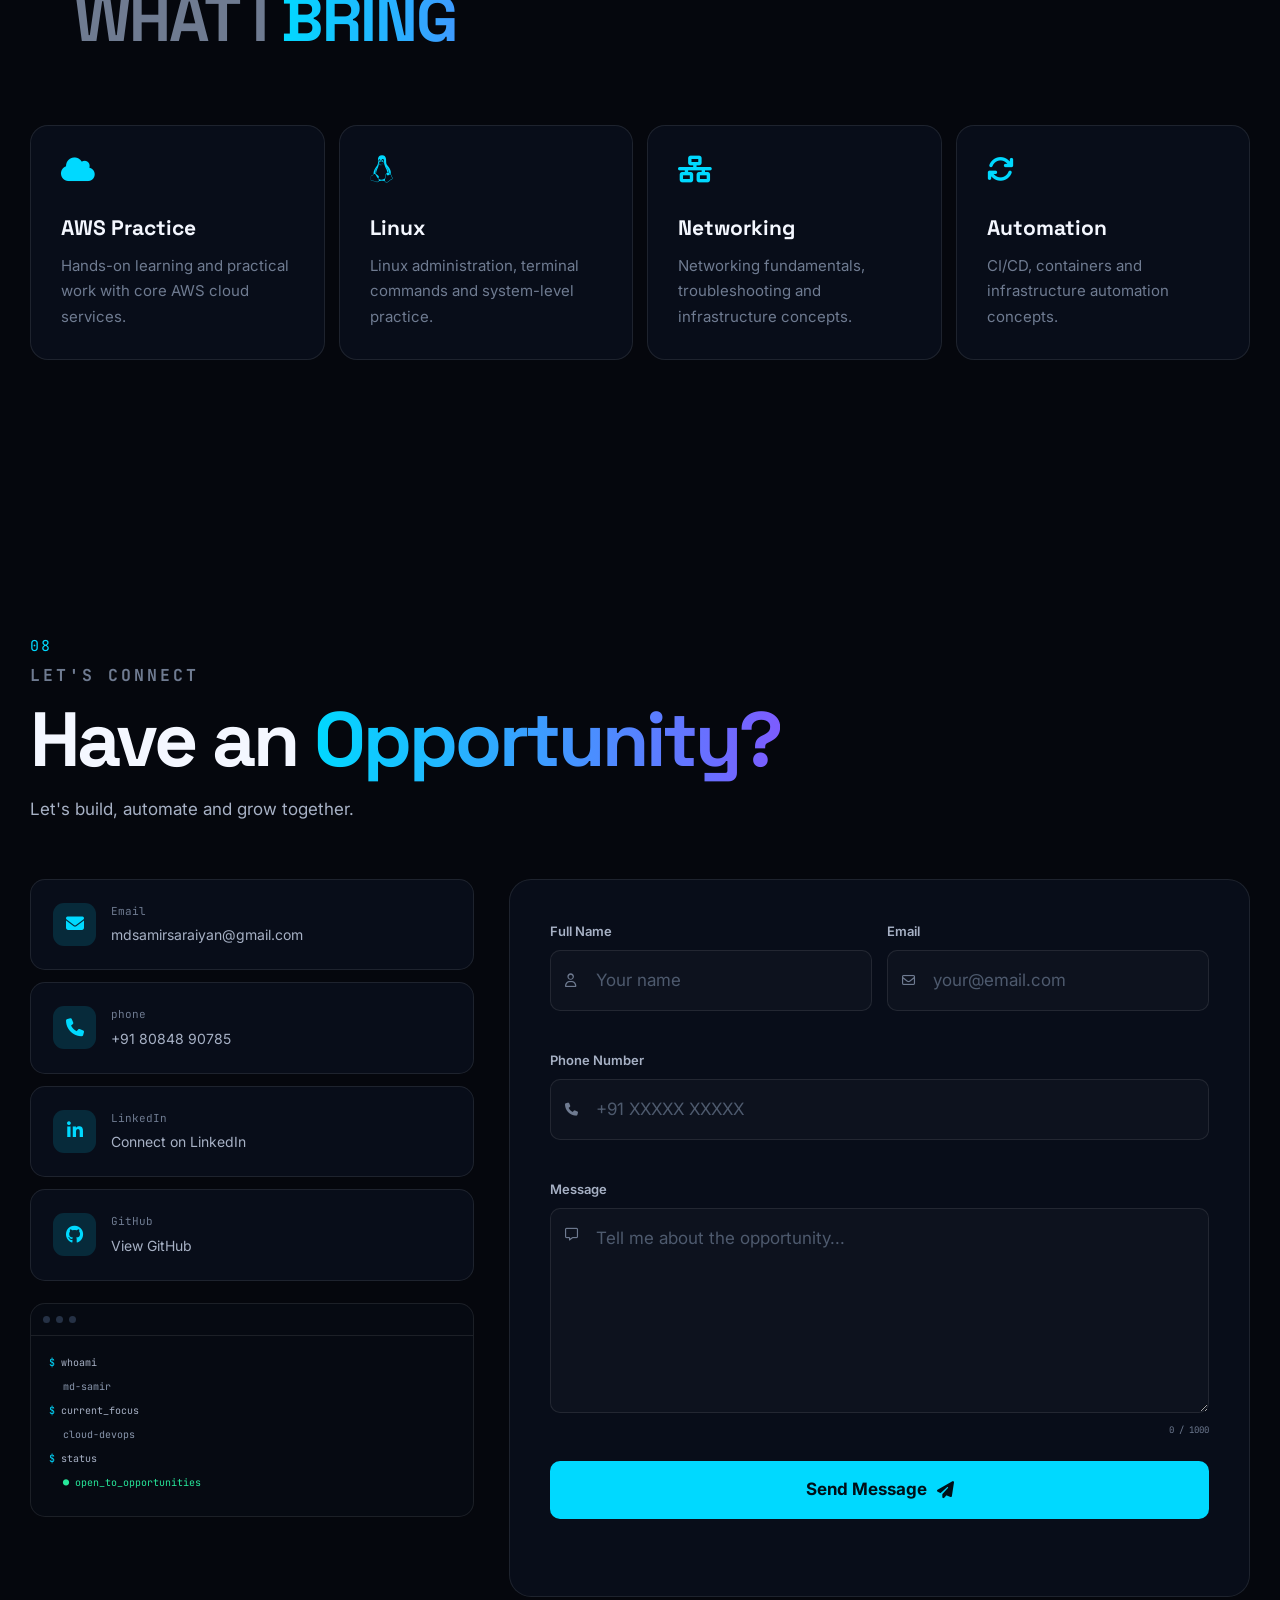
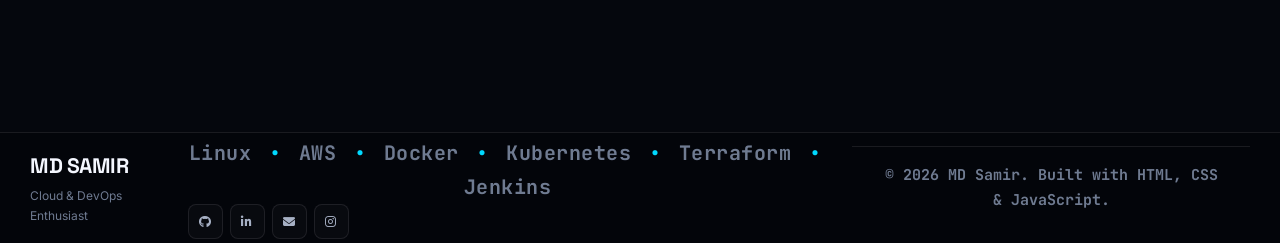
==== commit 537740e6: "fix" ====
--- a/samir.html
+++ b/samir.html
@@ -1954,7 +1954,7 @@
     <div>
         <span>Email</span>
         <a href="mailto:mdsamirsaraiyan@gmail.com">
-            md.samirsaraiyan@gmail.com
+            mdsamirsaraiyan@gmail.com
         </a>
     </div>
 </div>
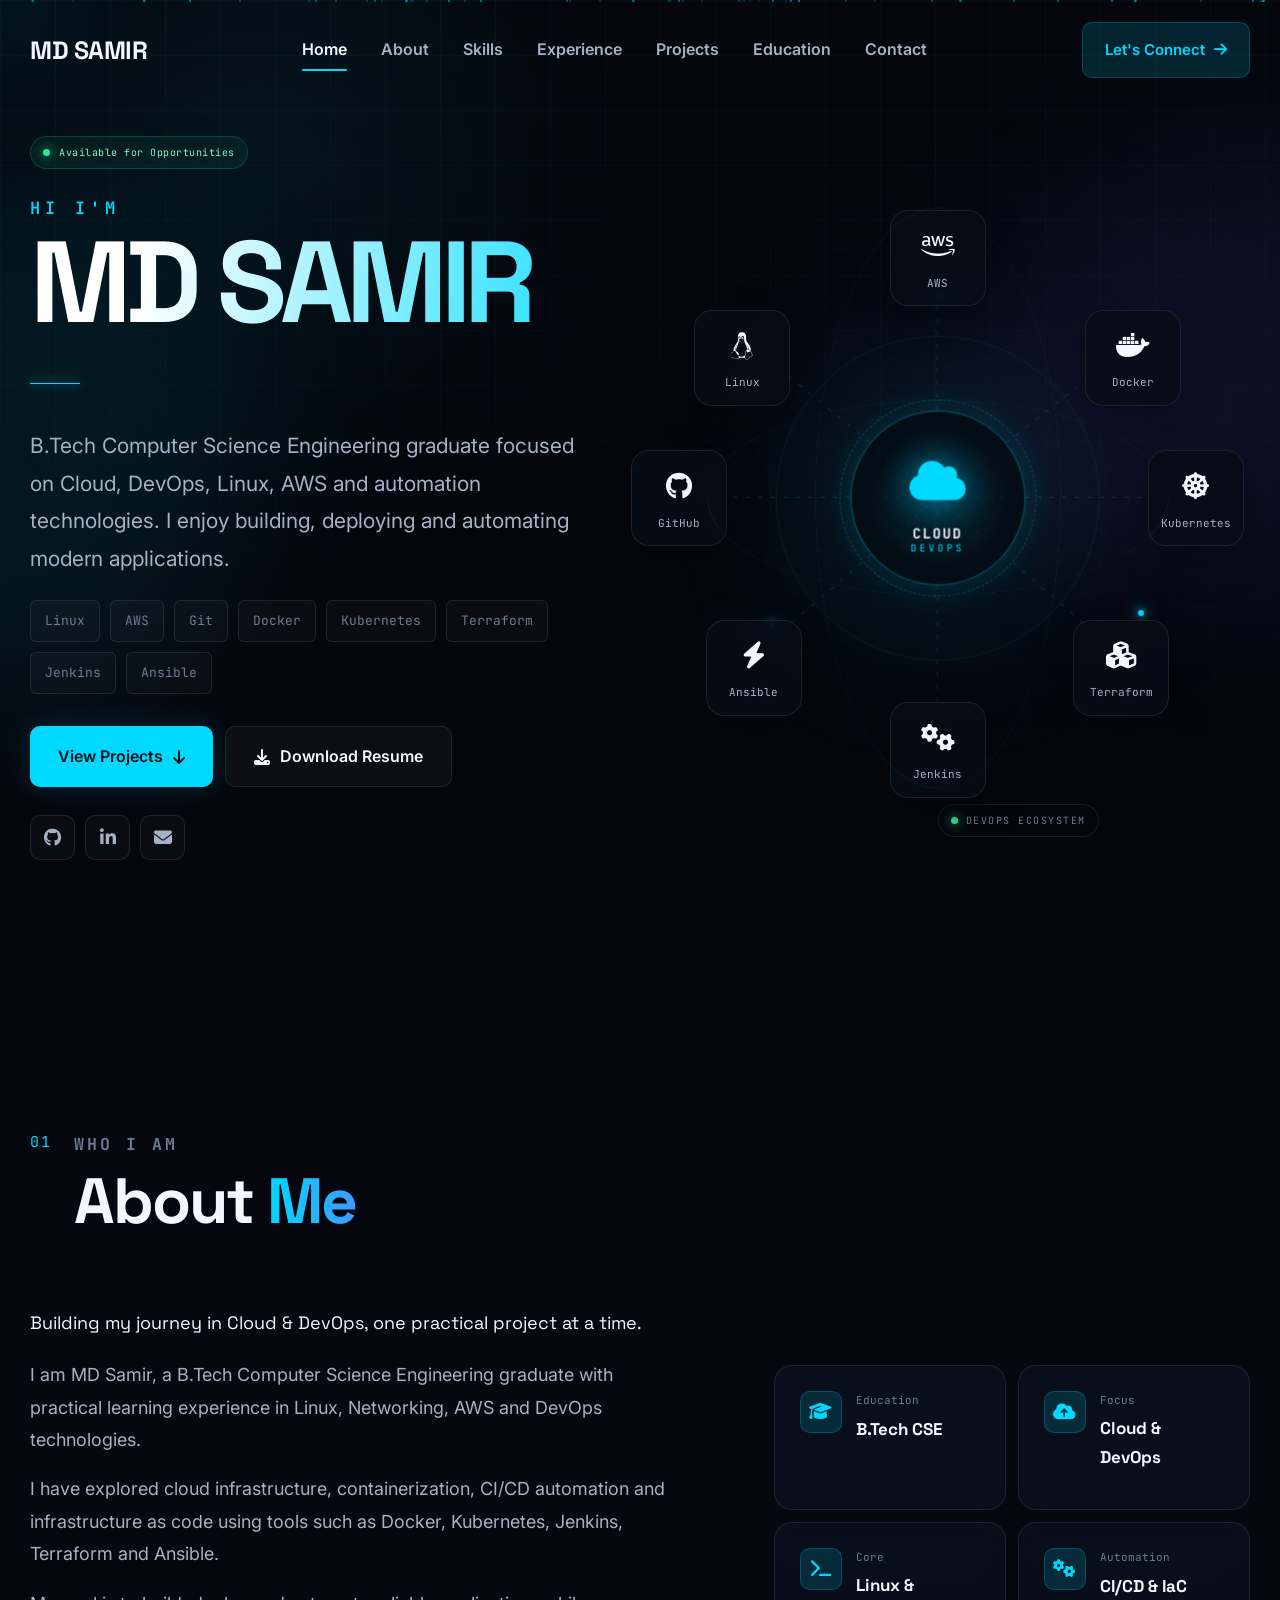
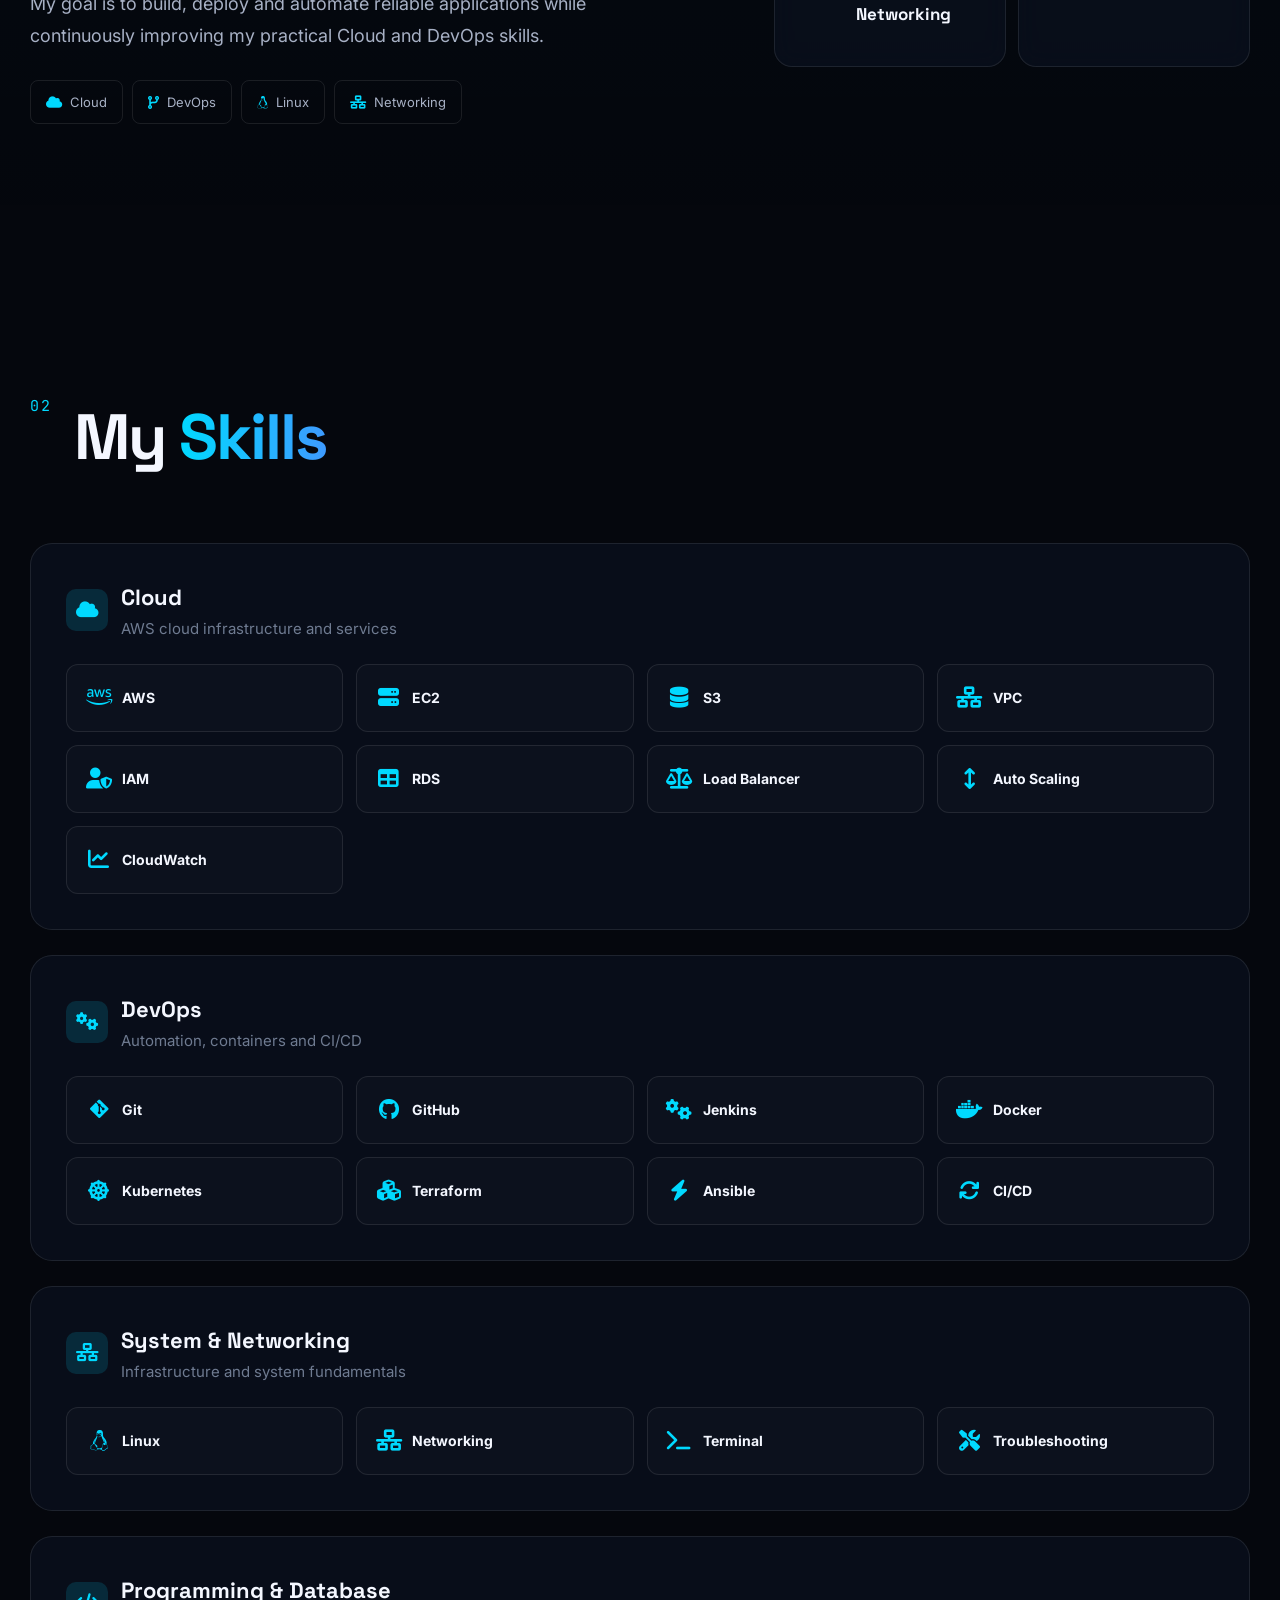
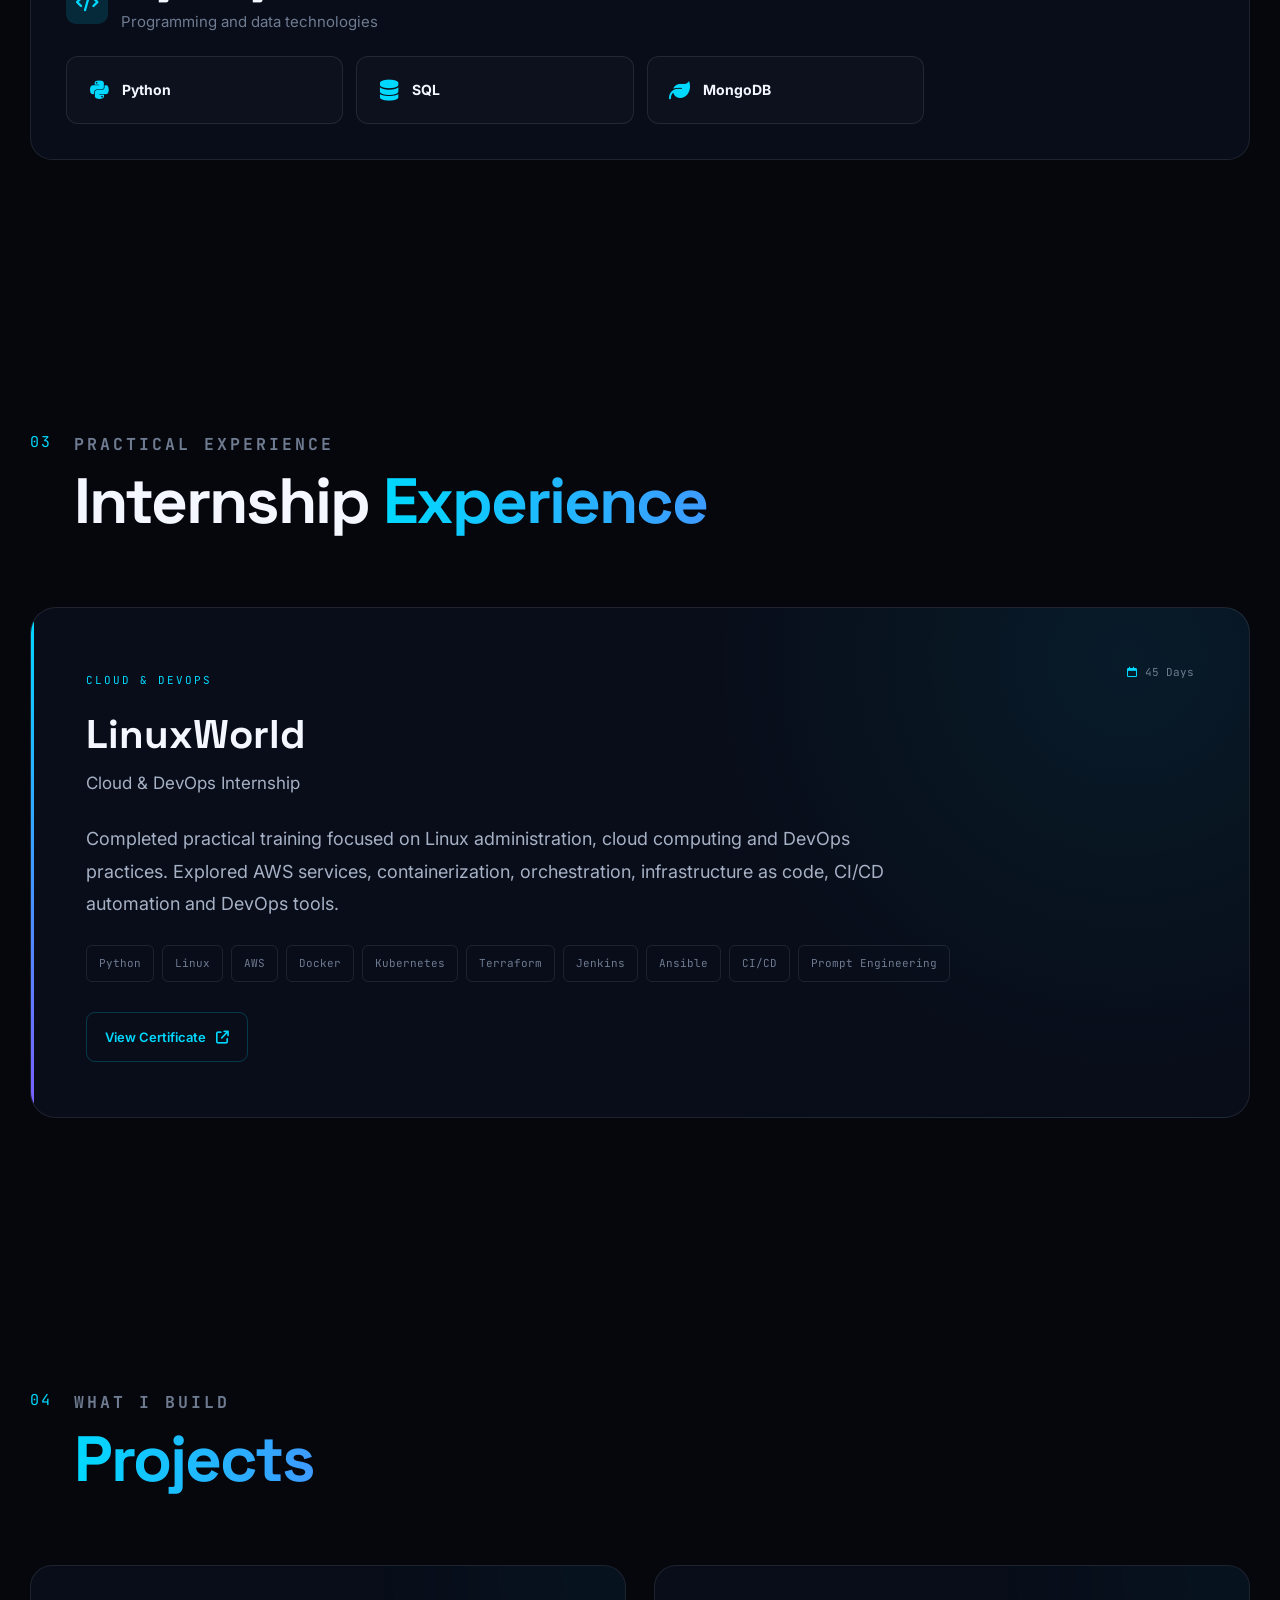
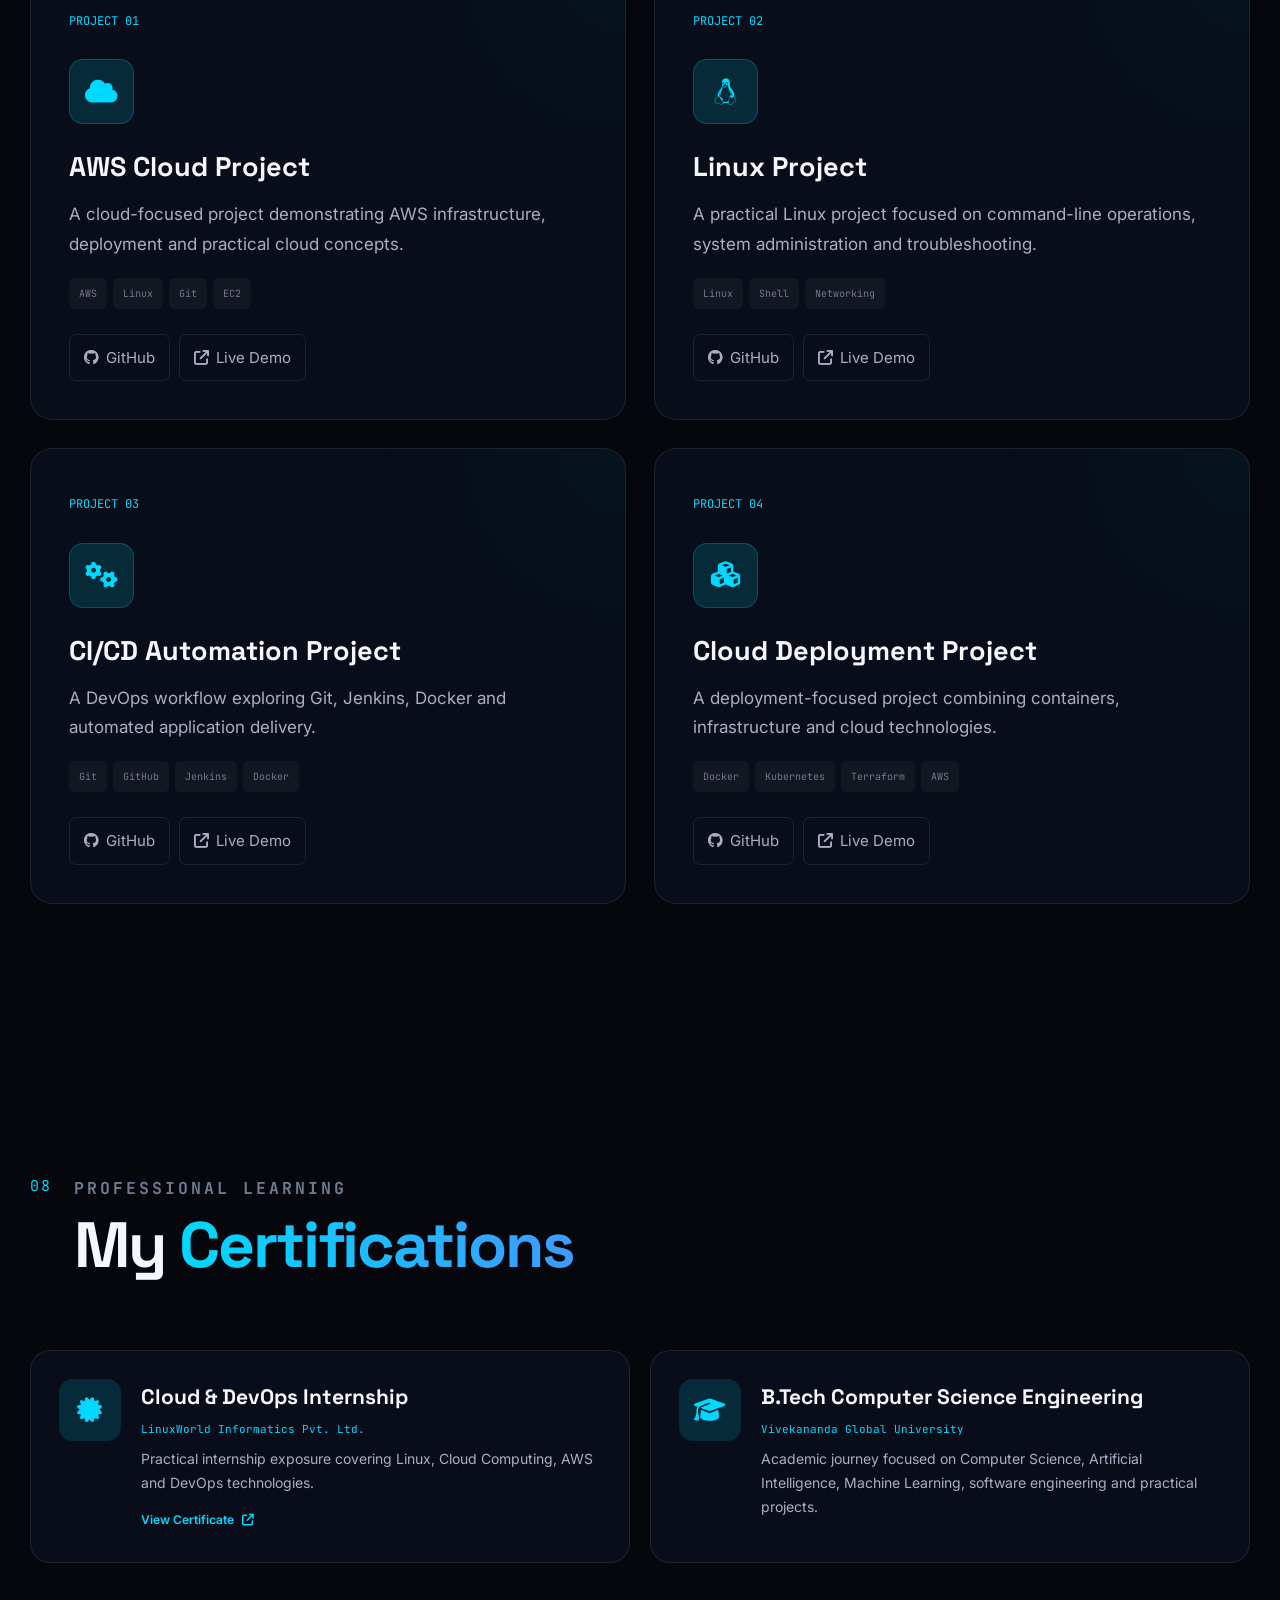
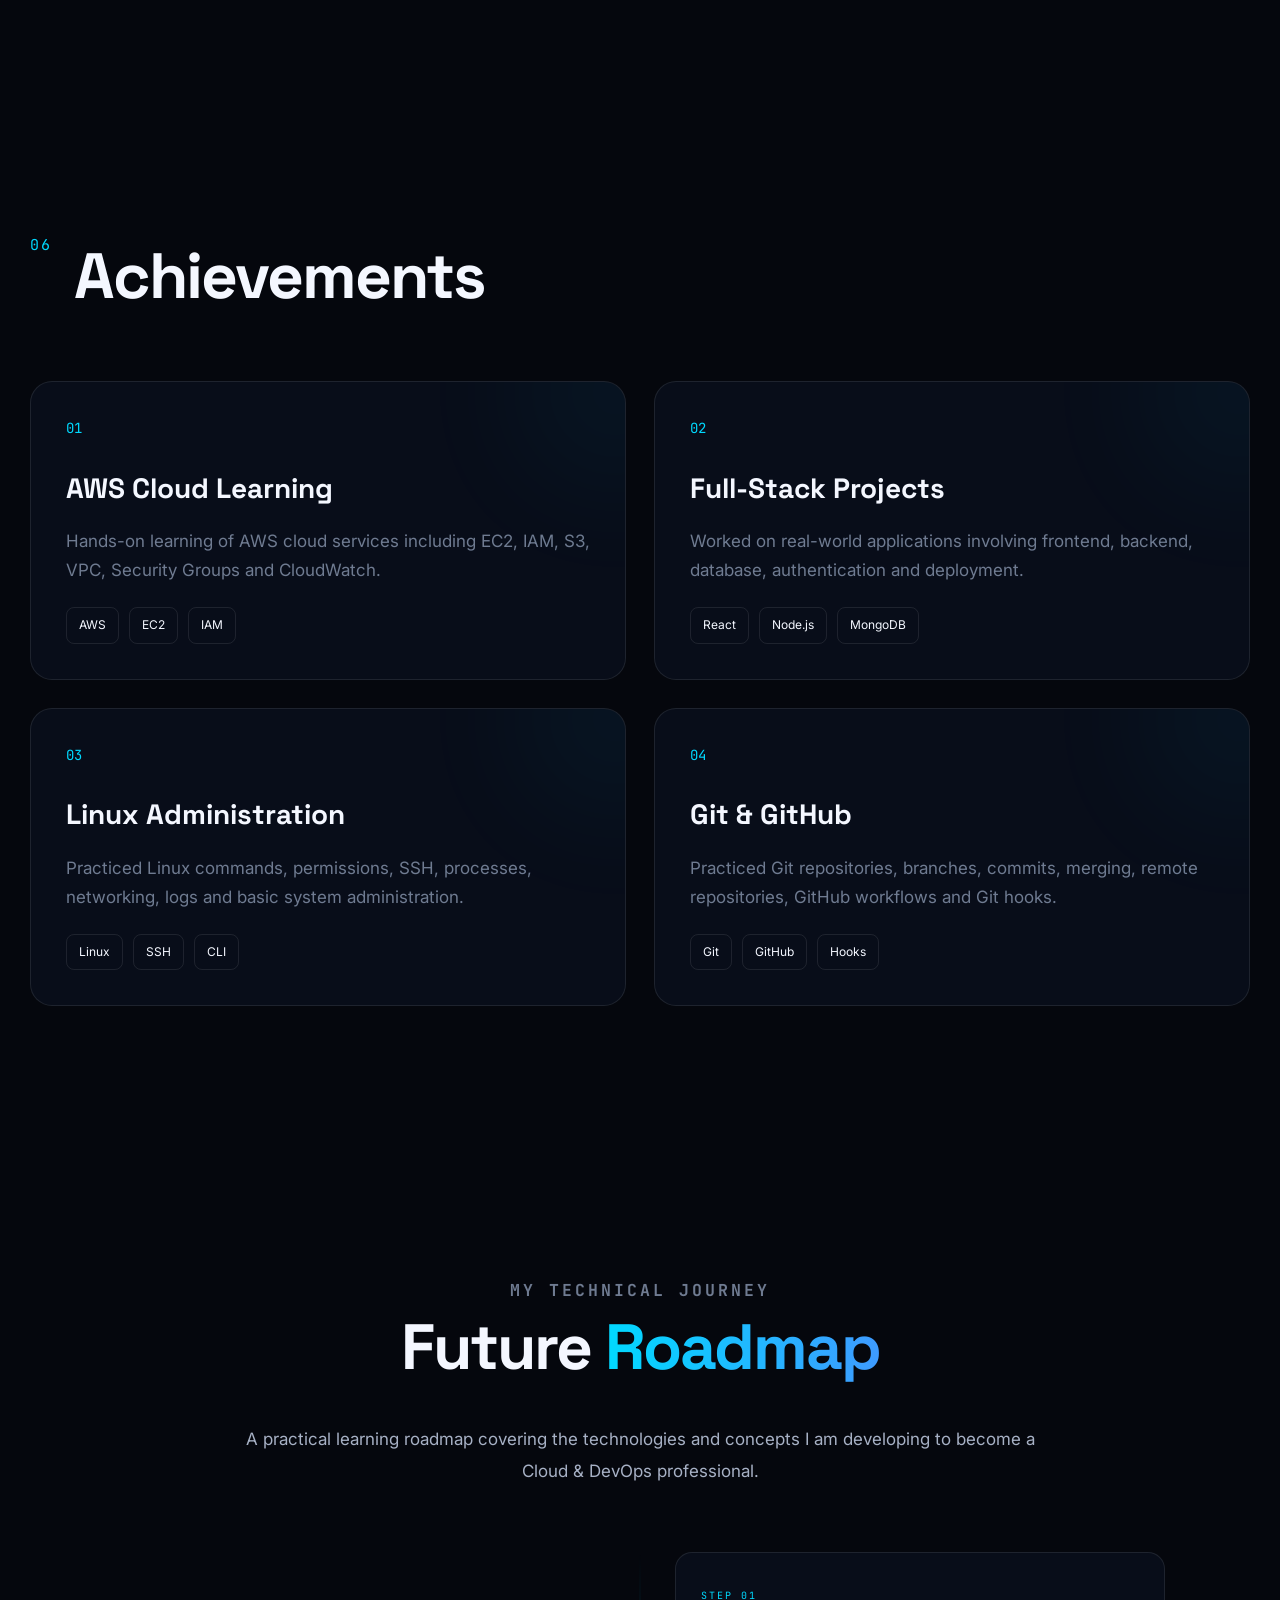
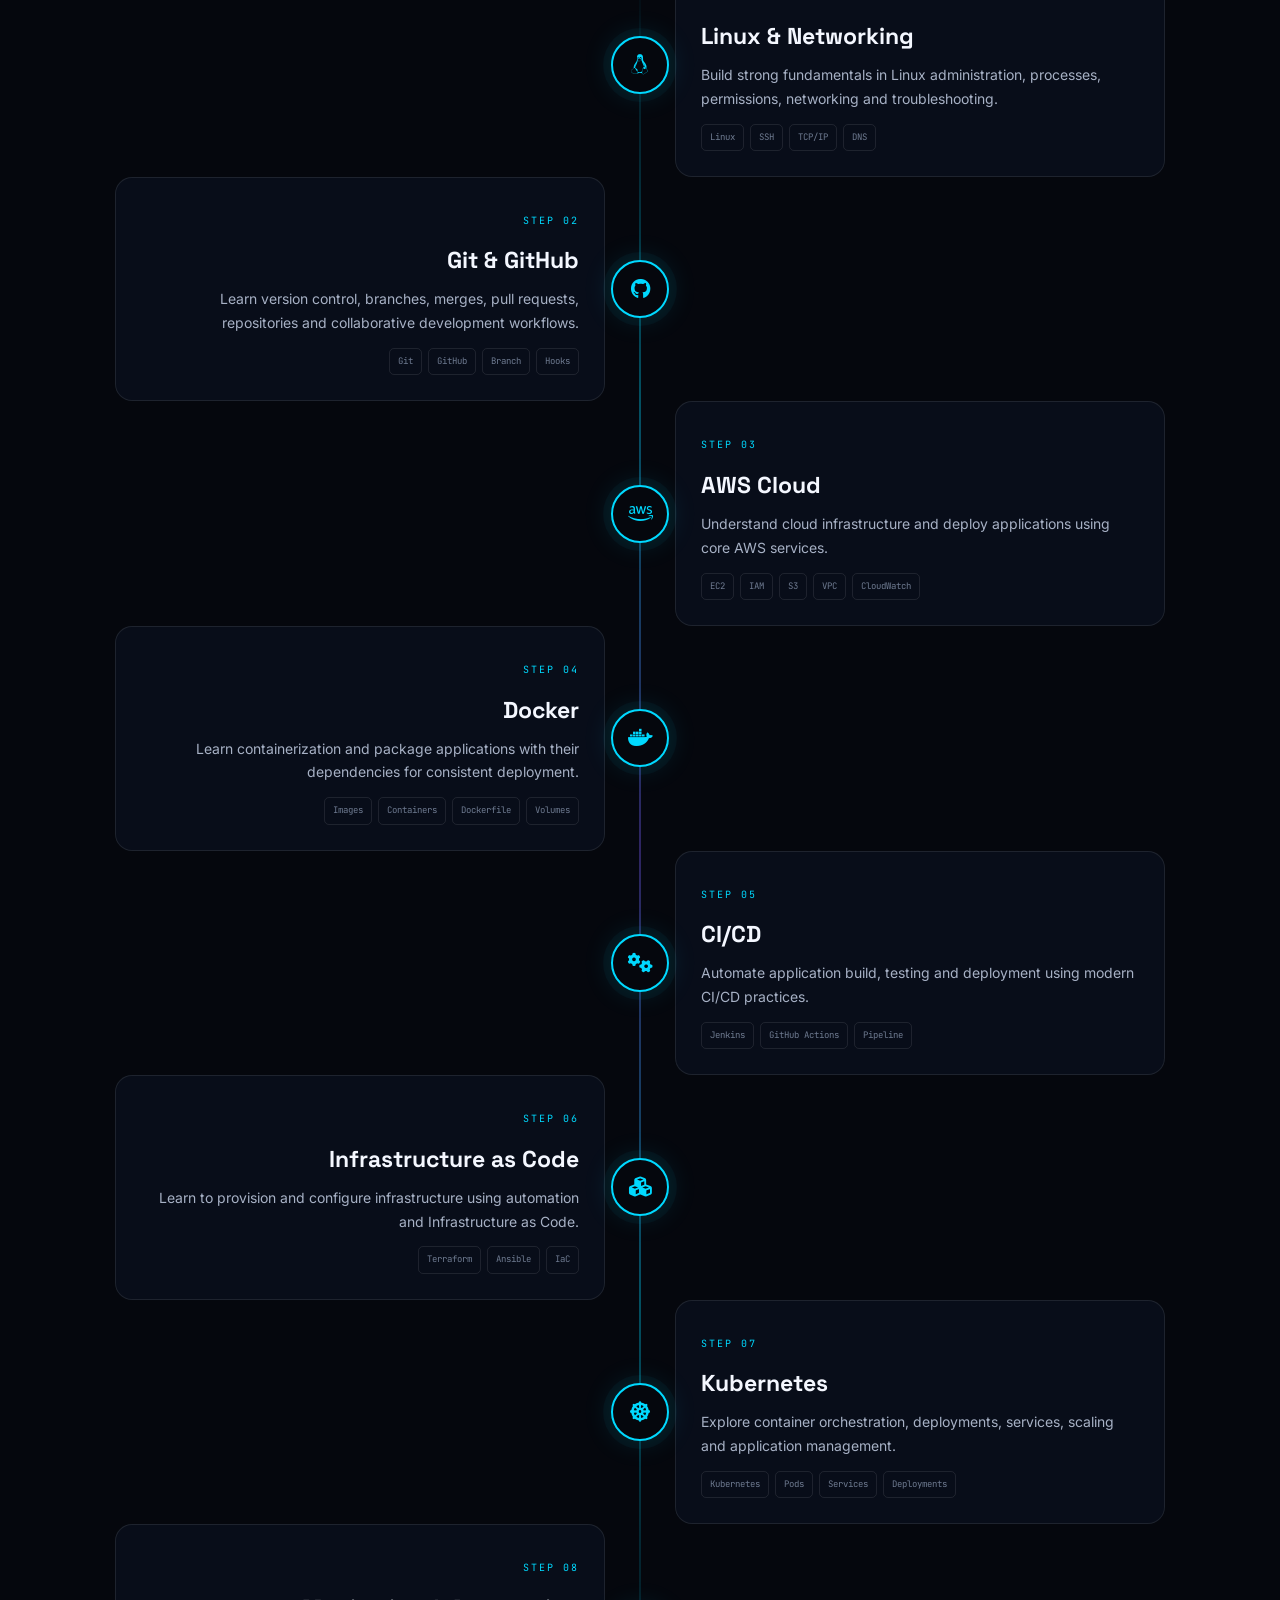
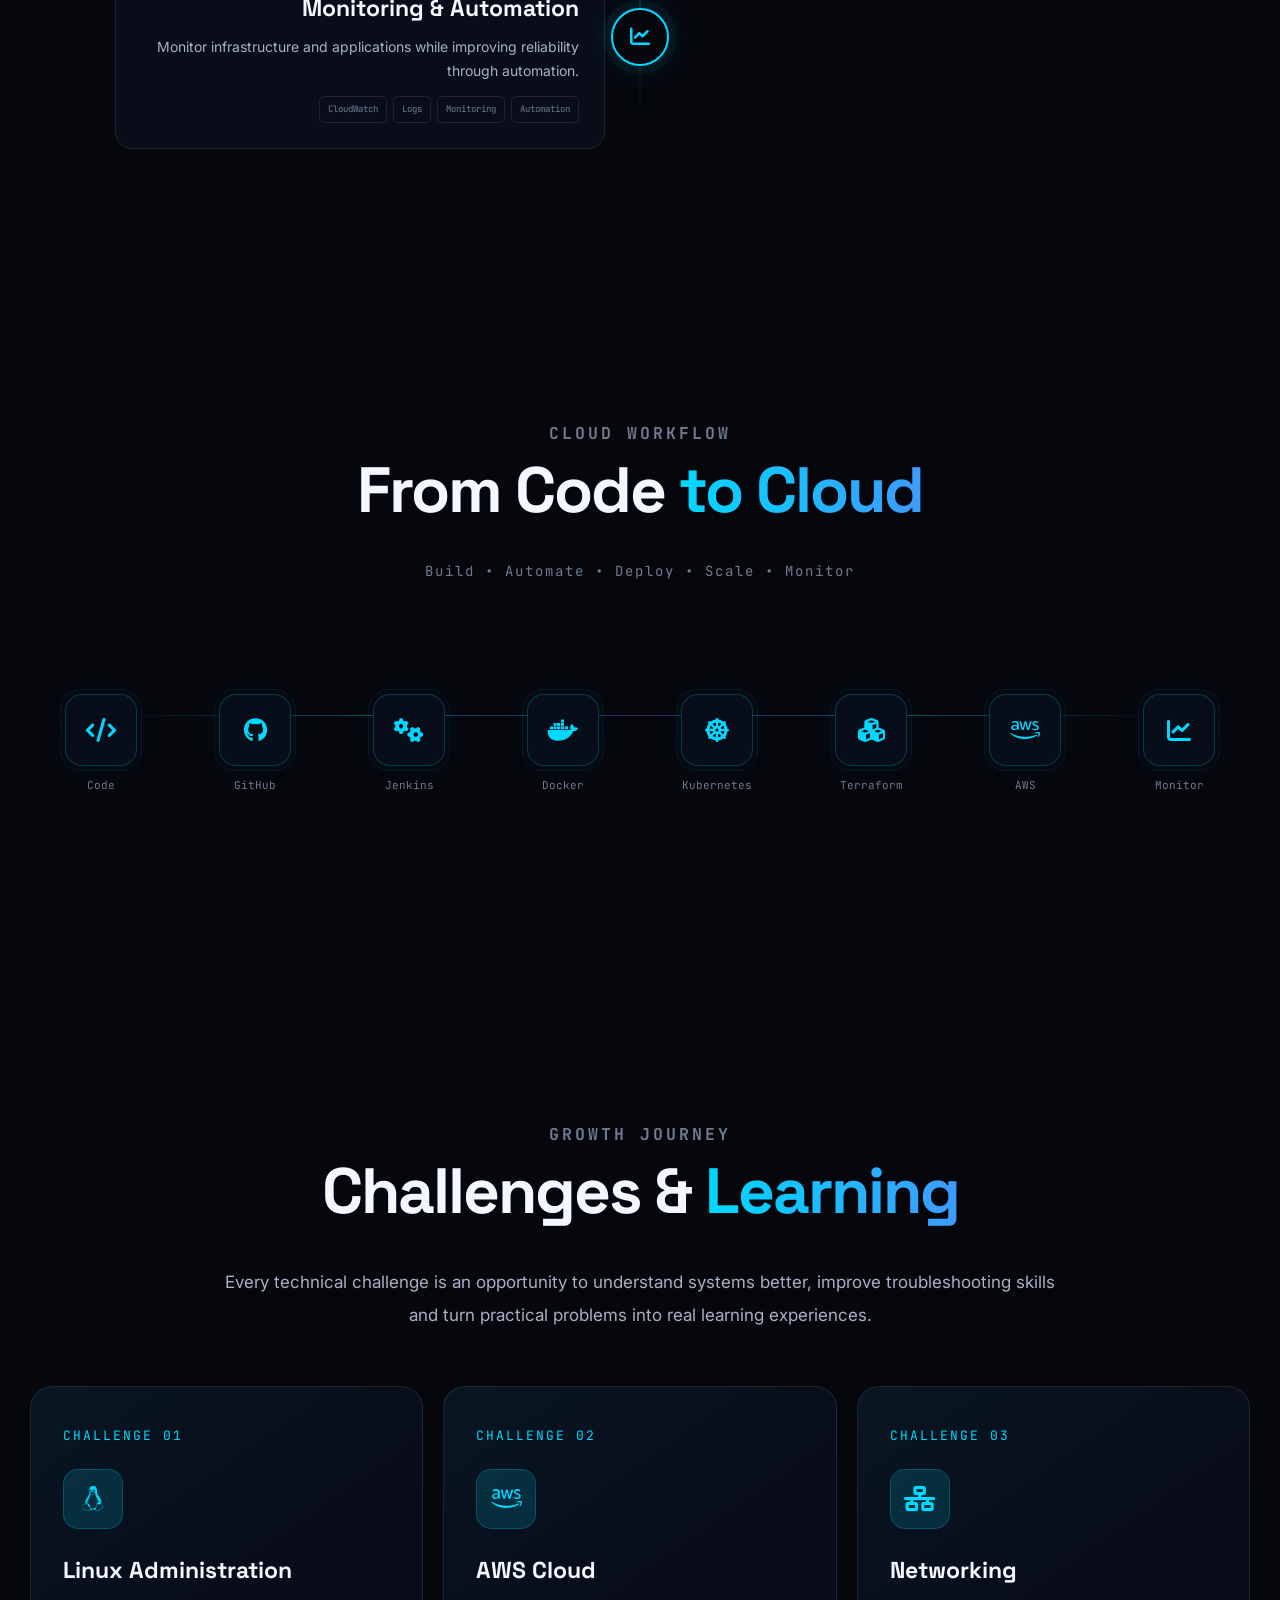
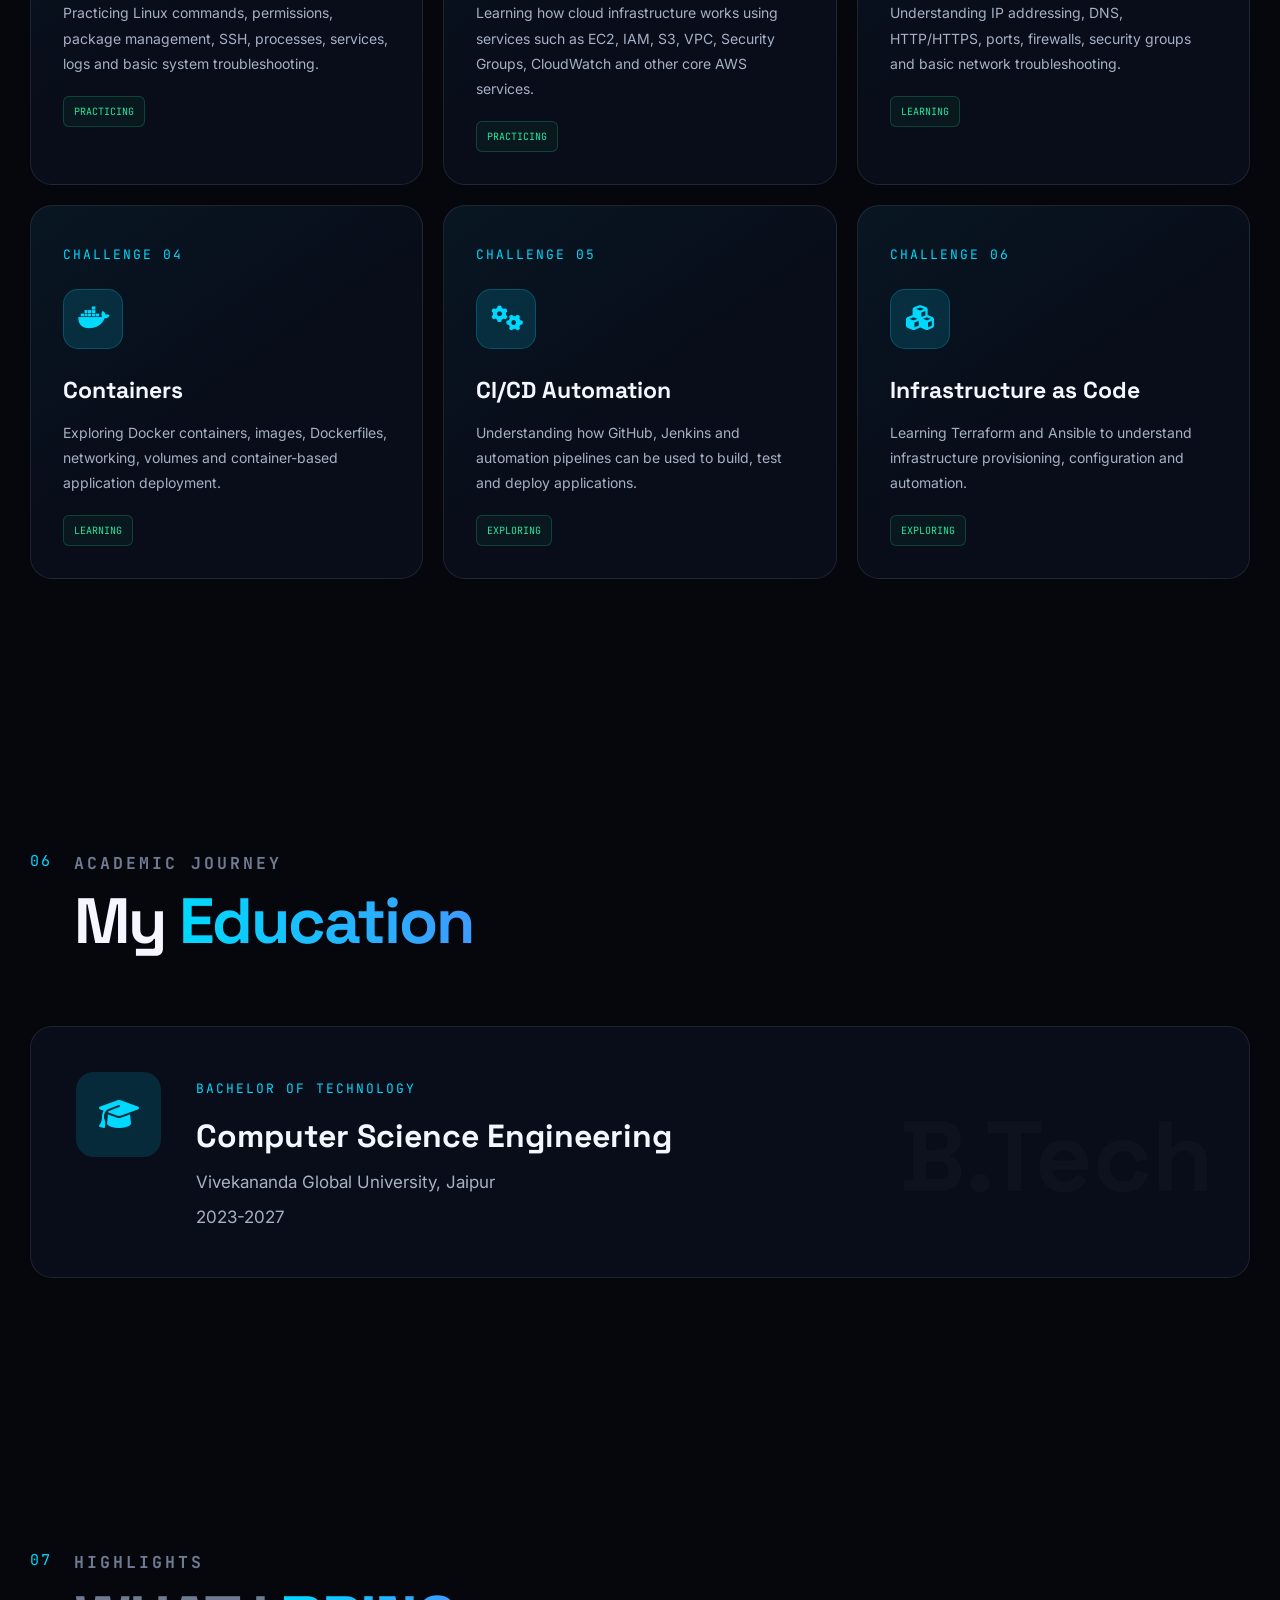
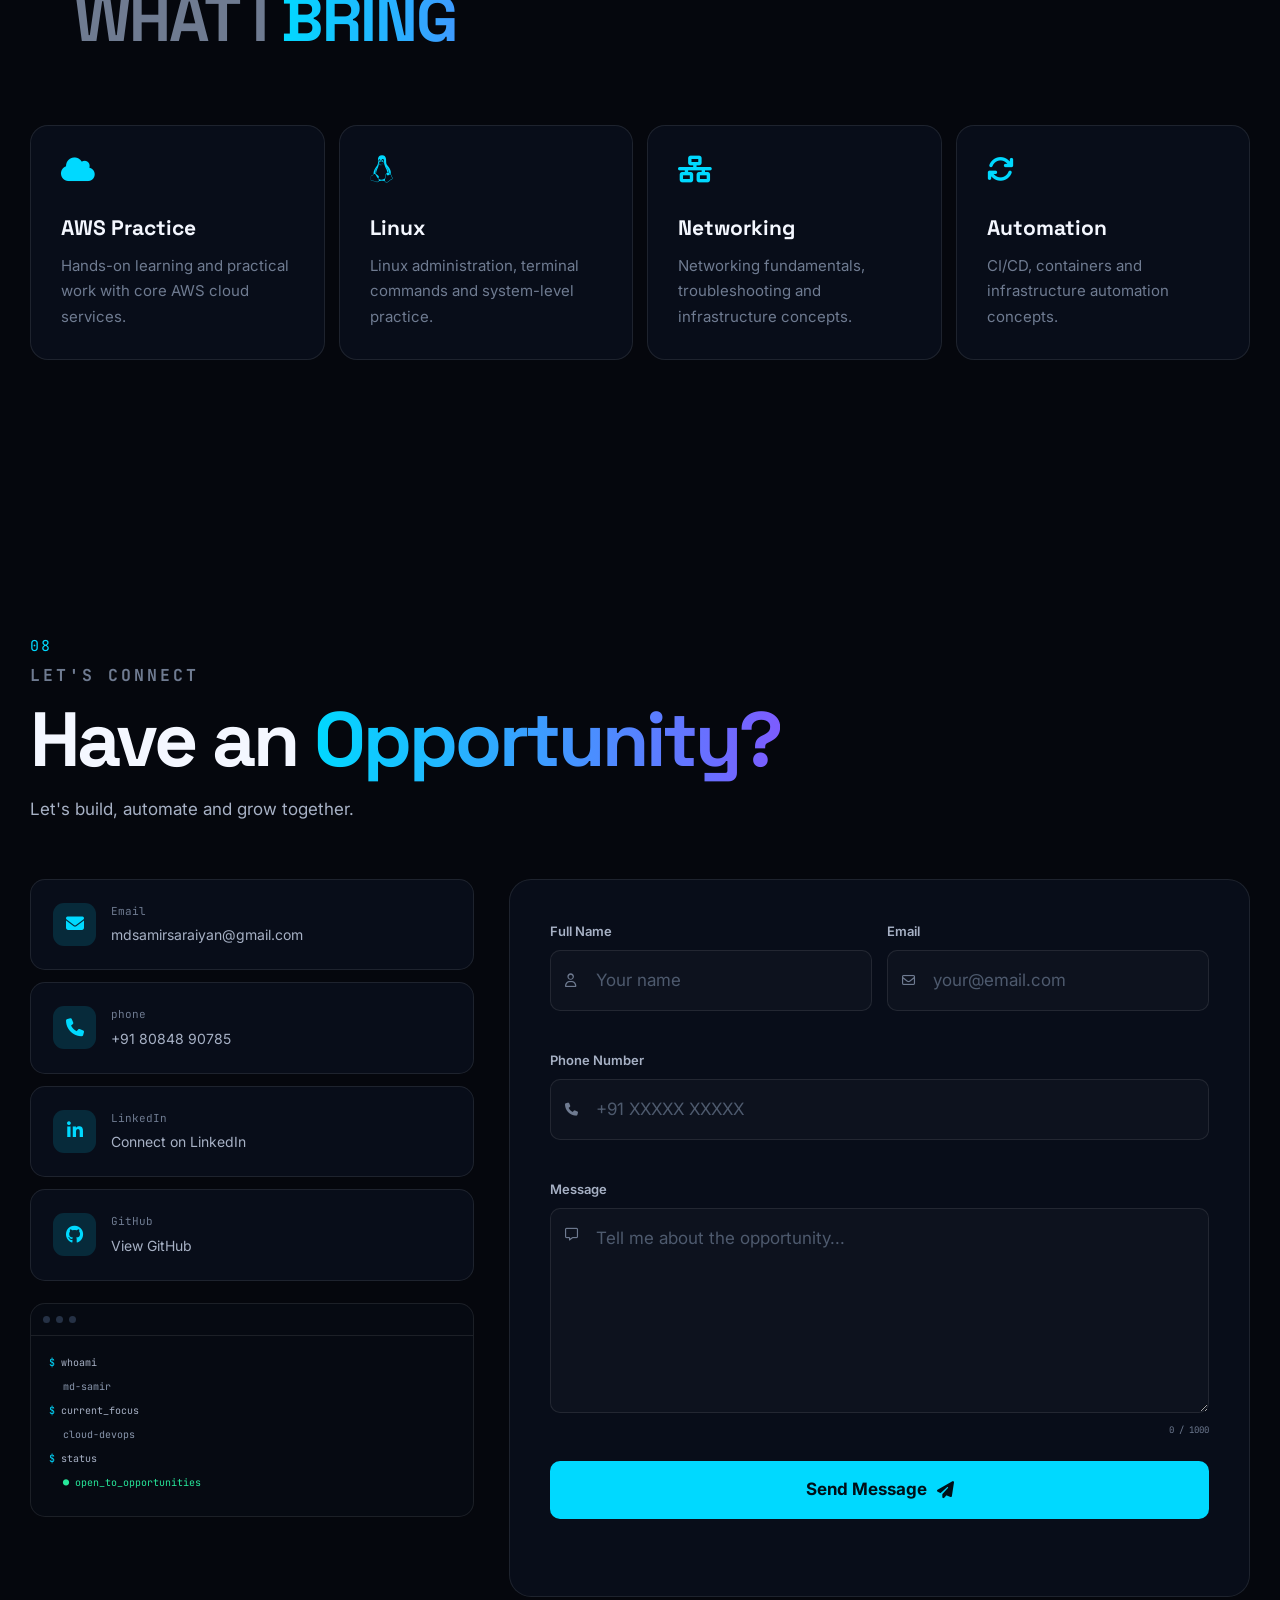
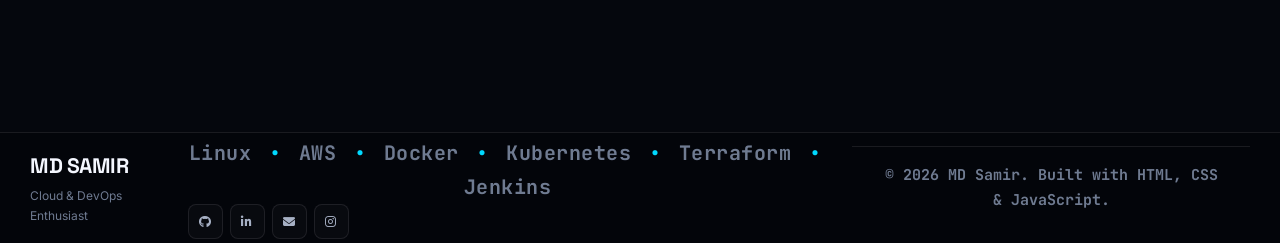
==== commit d8c6c724: "name change" ====
--- a/samir.html
+++ b/samir.html
@@ -161,7 +161,7 @@
                     <h1 class="hero-title">
 
                         
-                        <span>MD SAMIR </span>
+                        <span>MD SAMIR</span>
 
                     </h1>
 
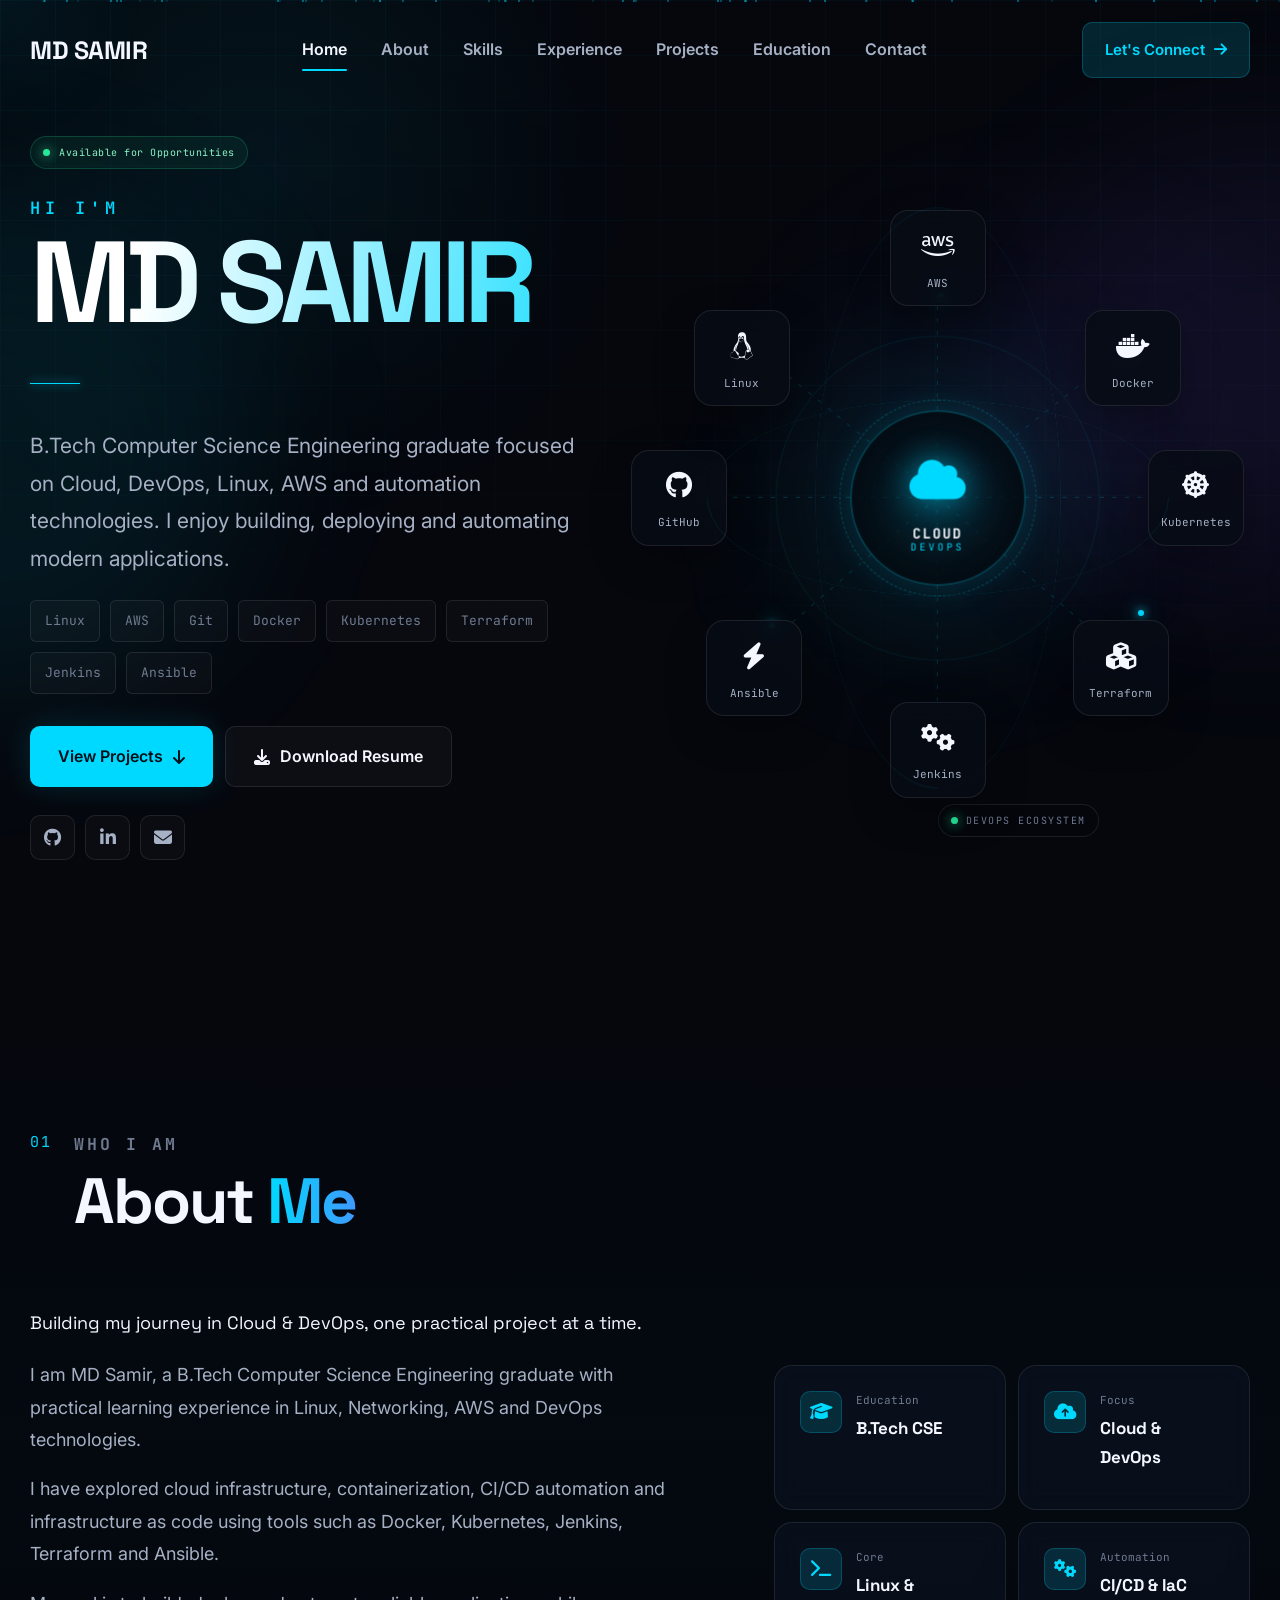
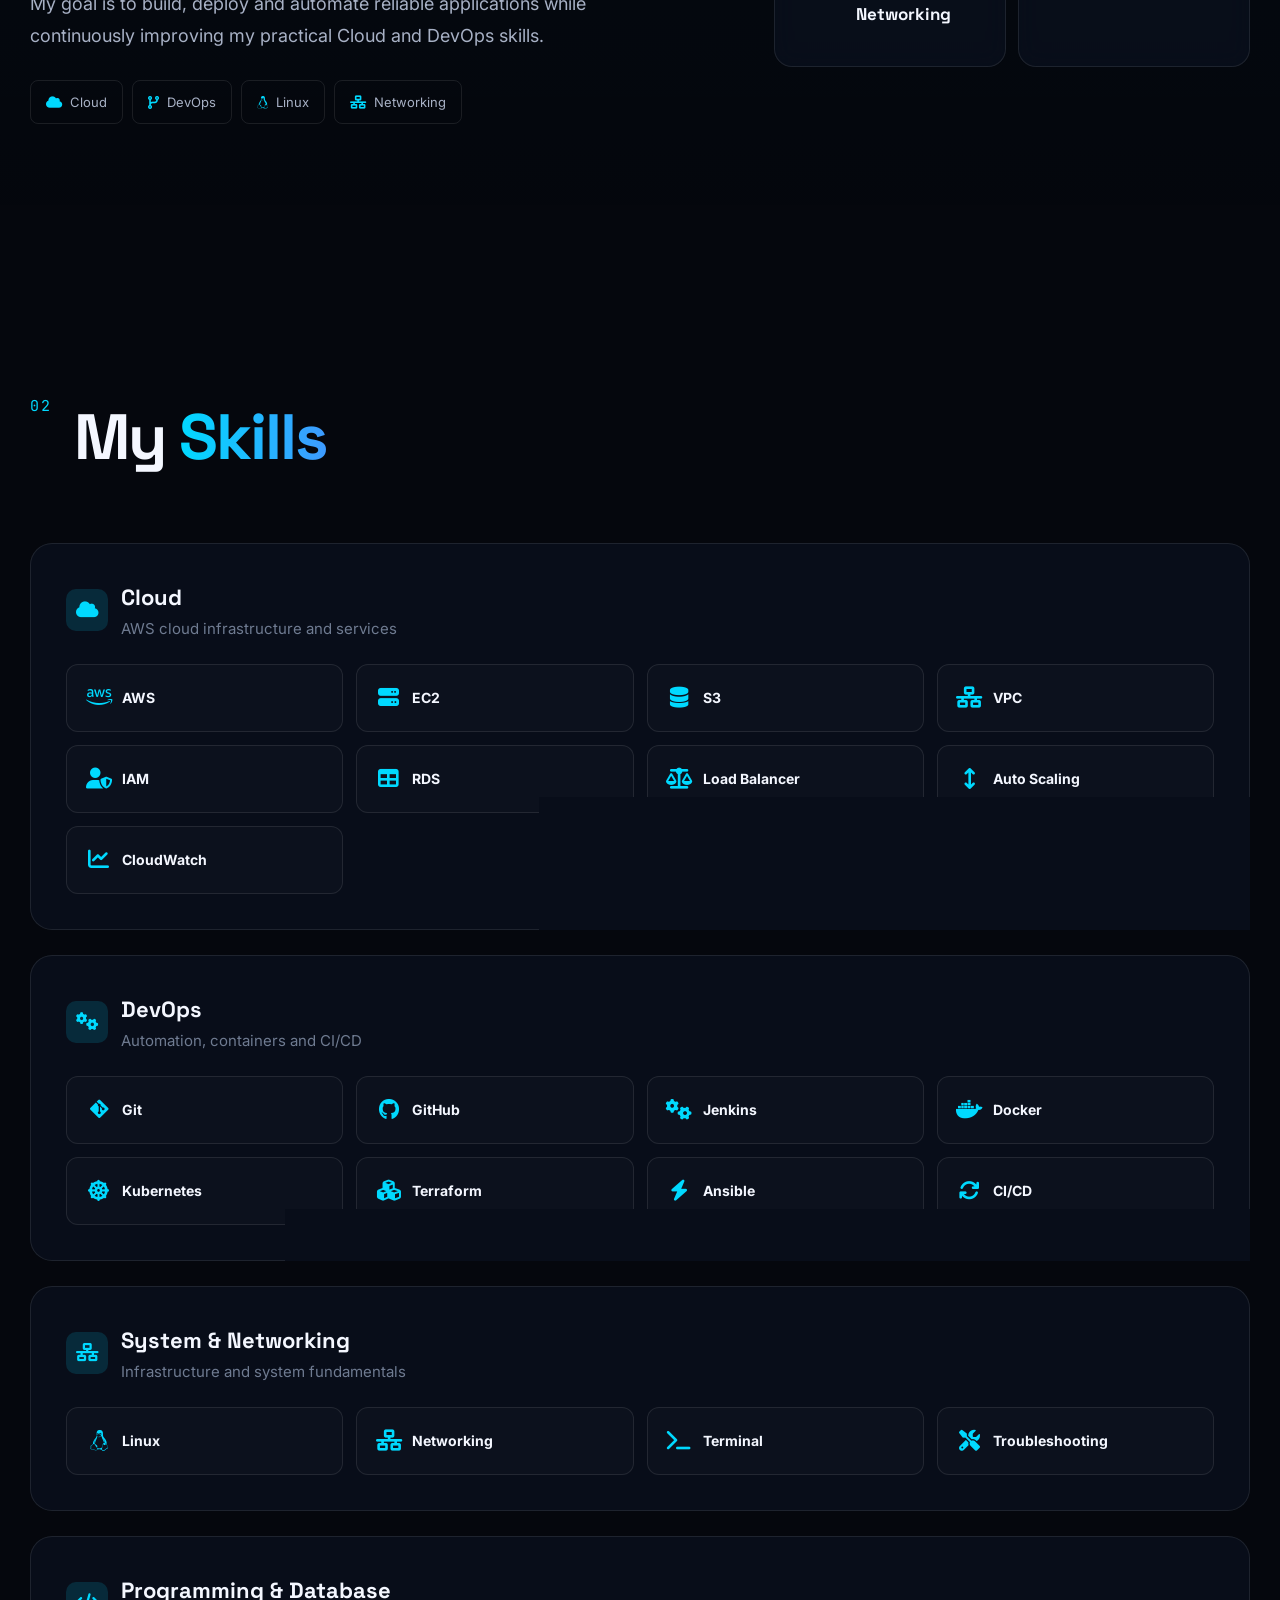
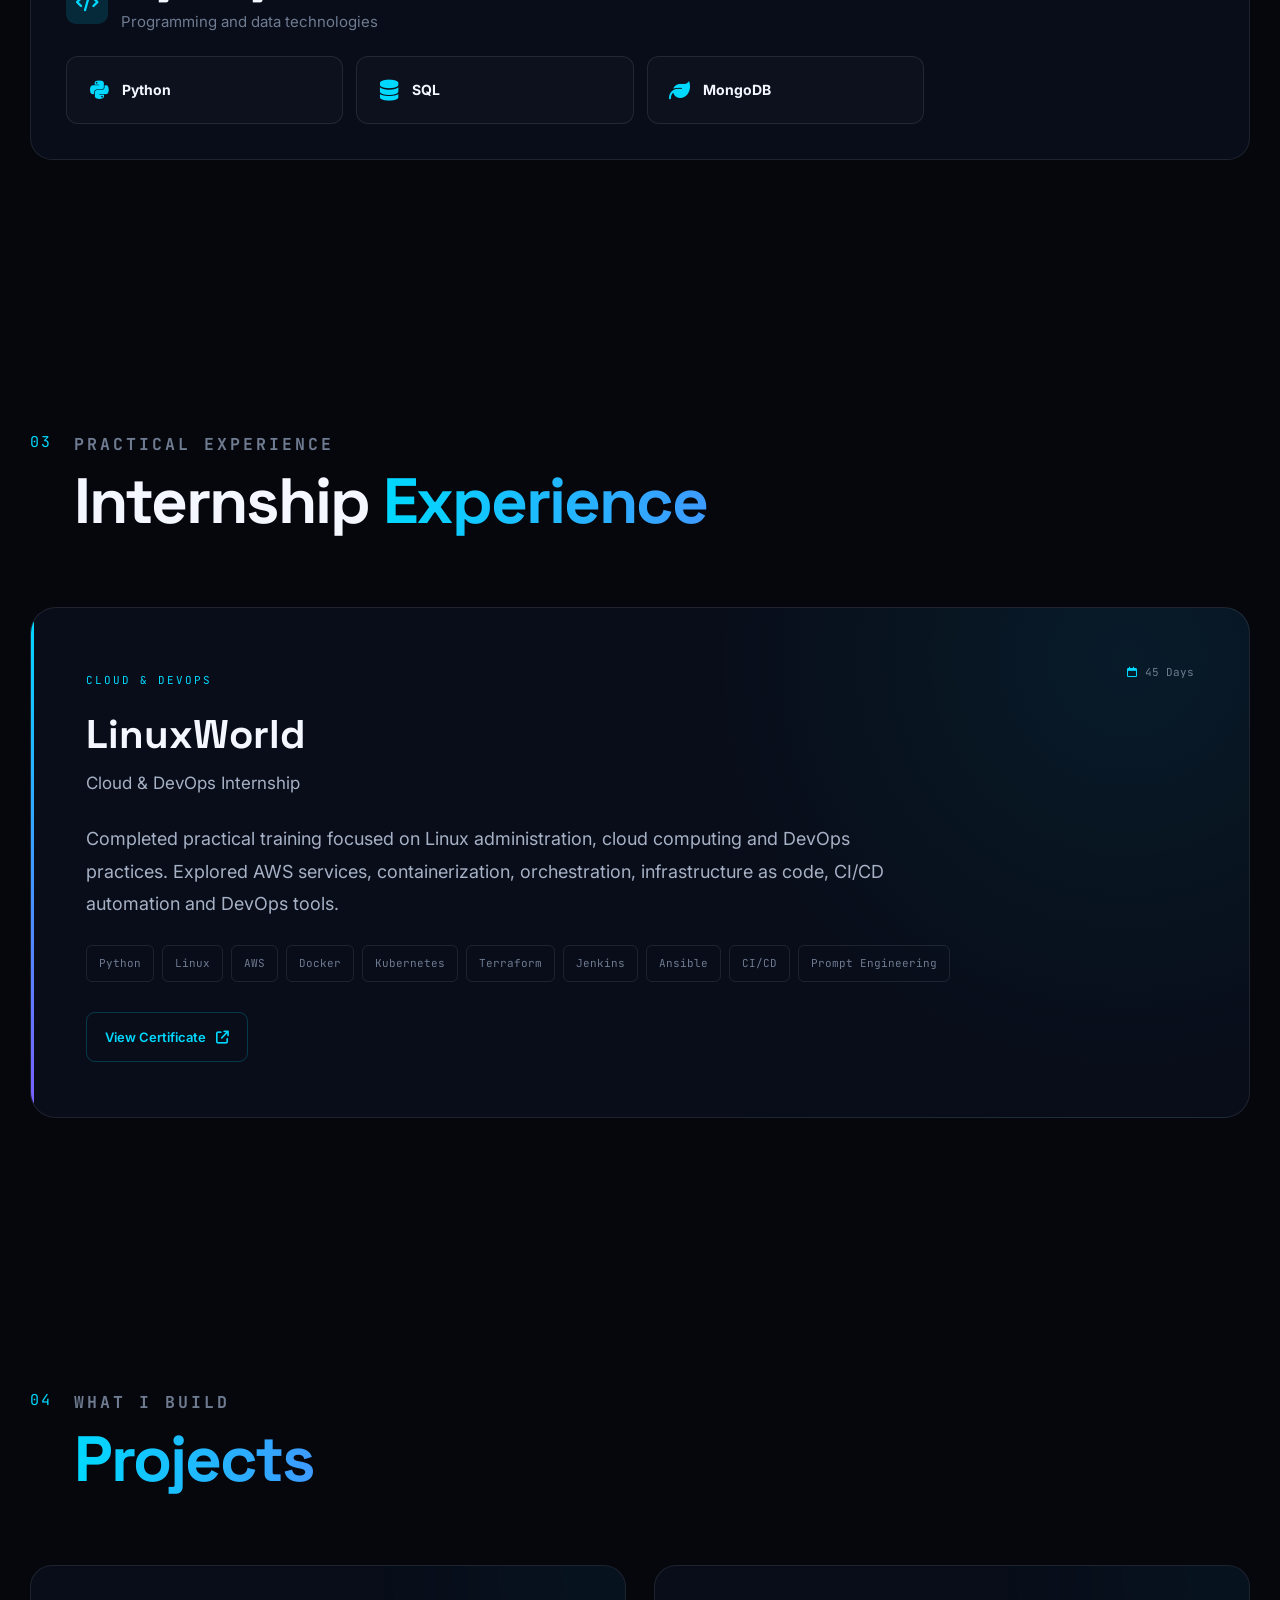
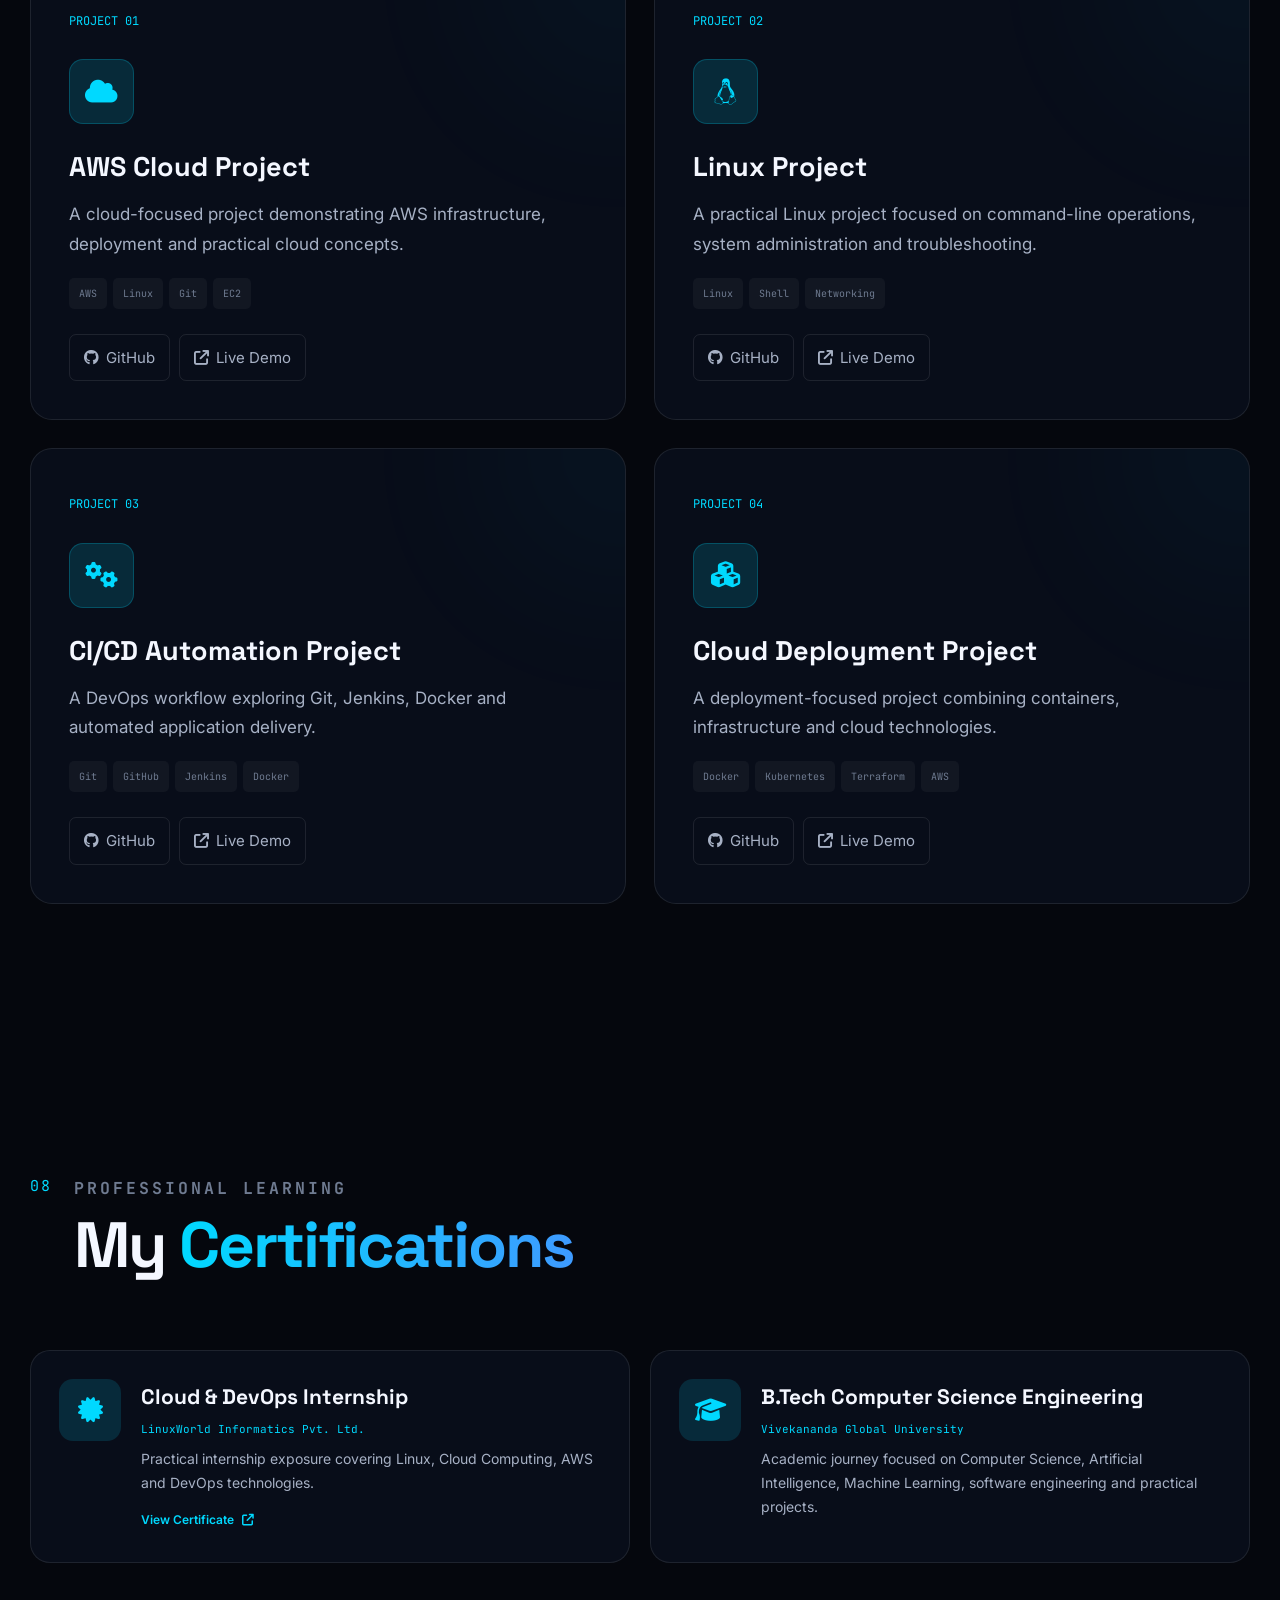
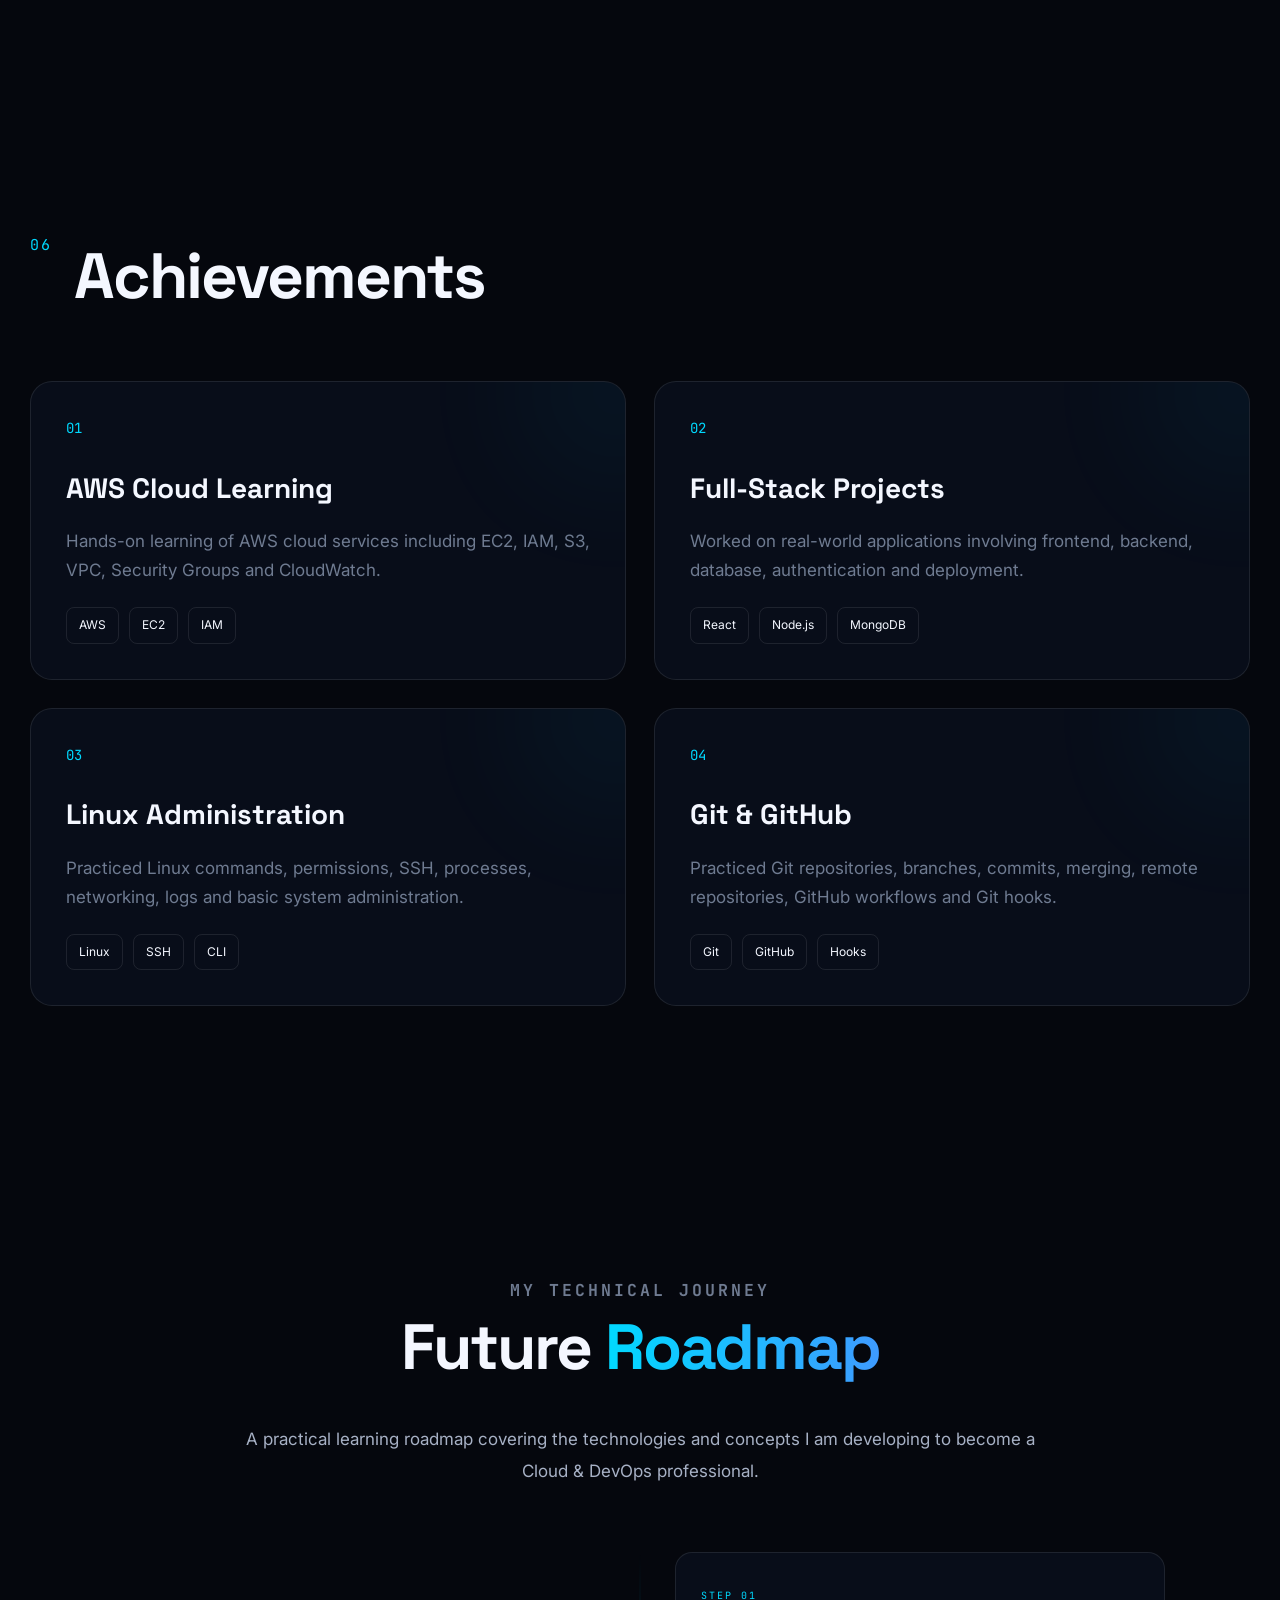
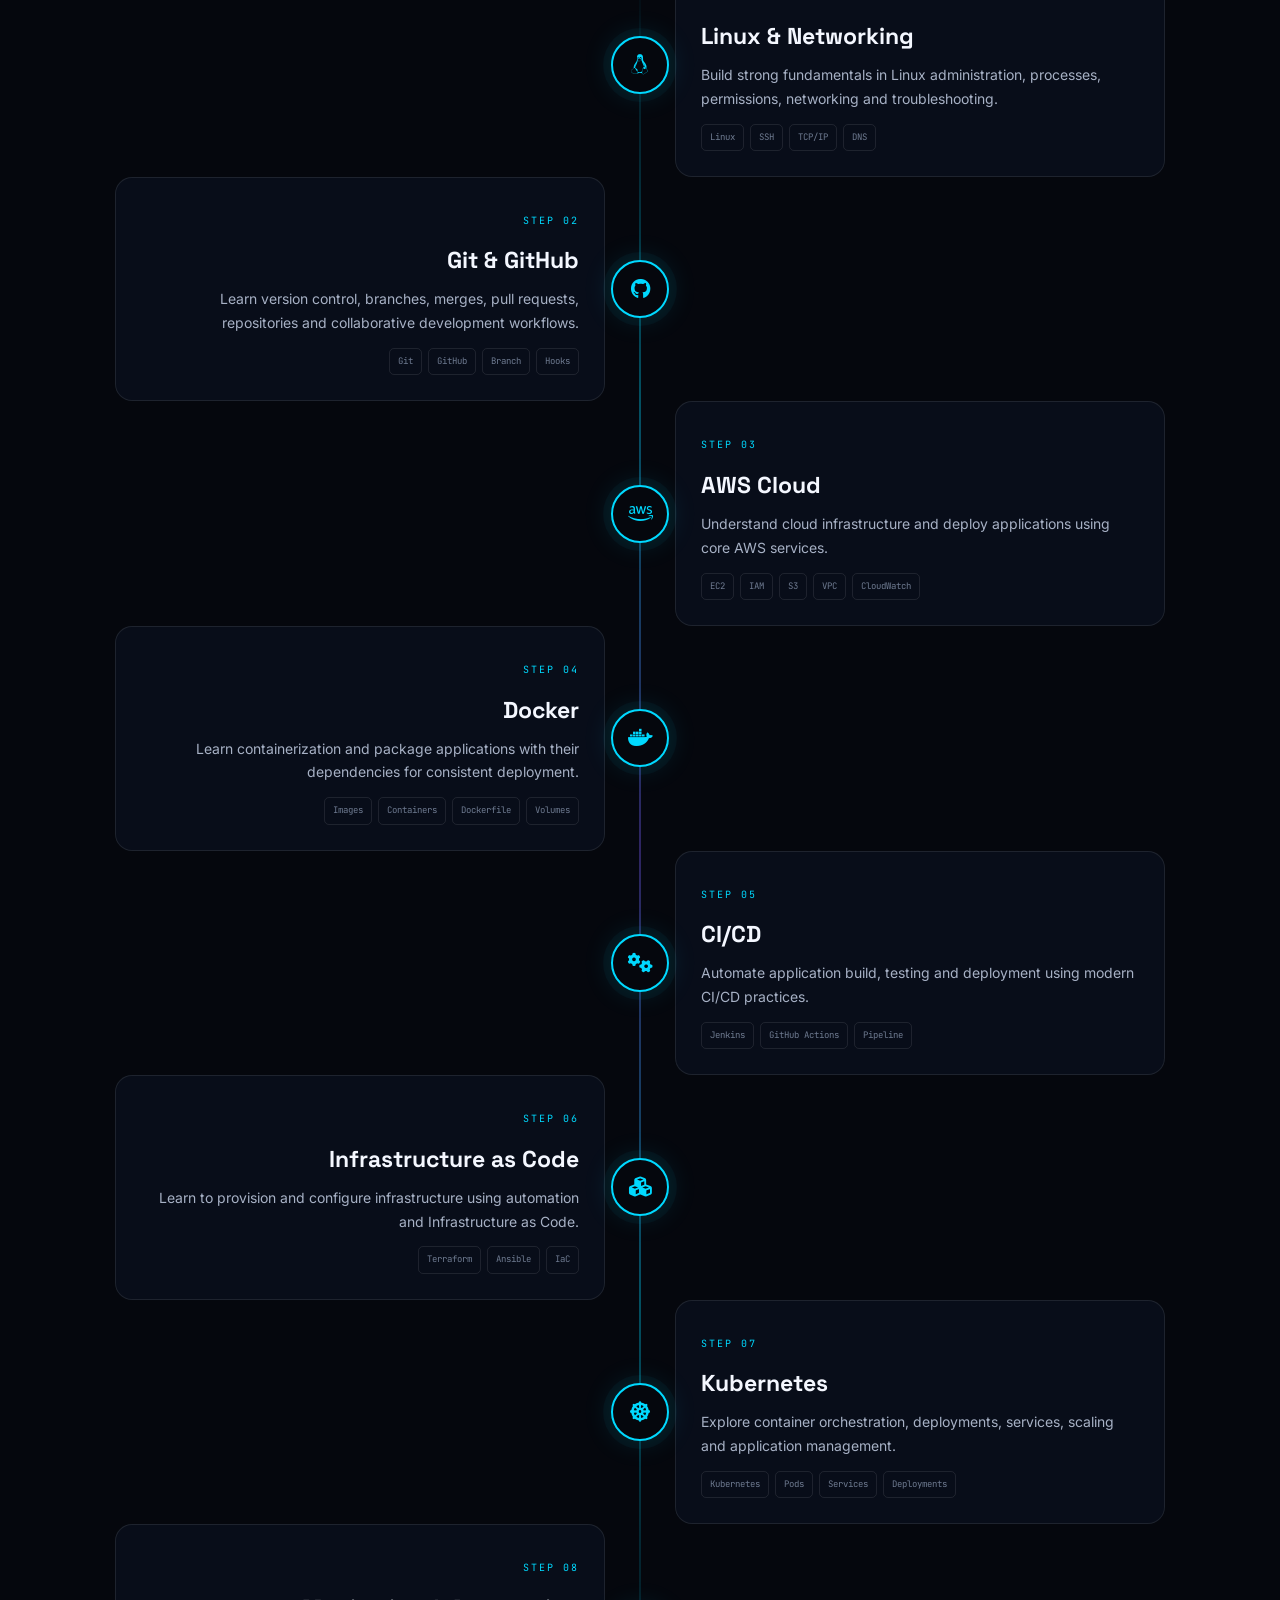
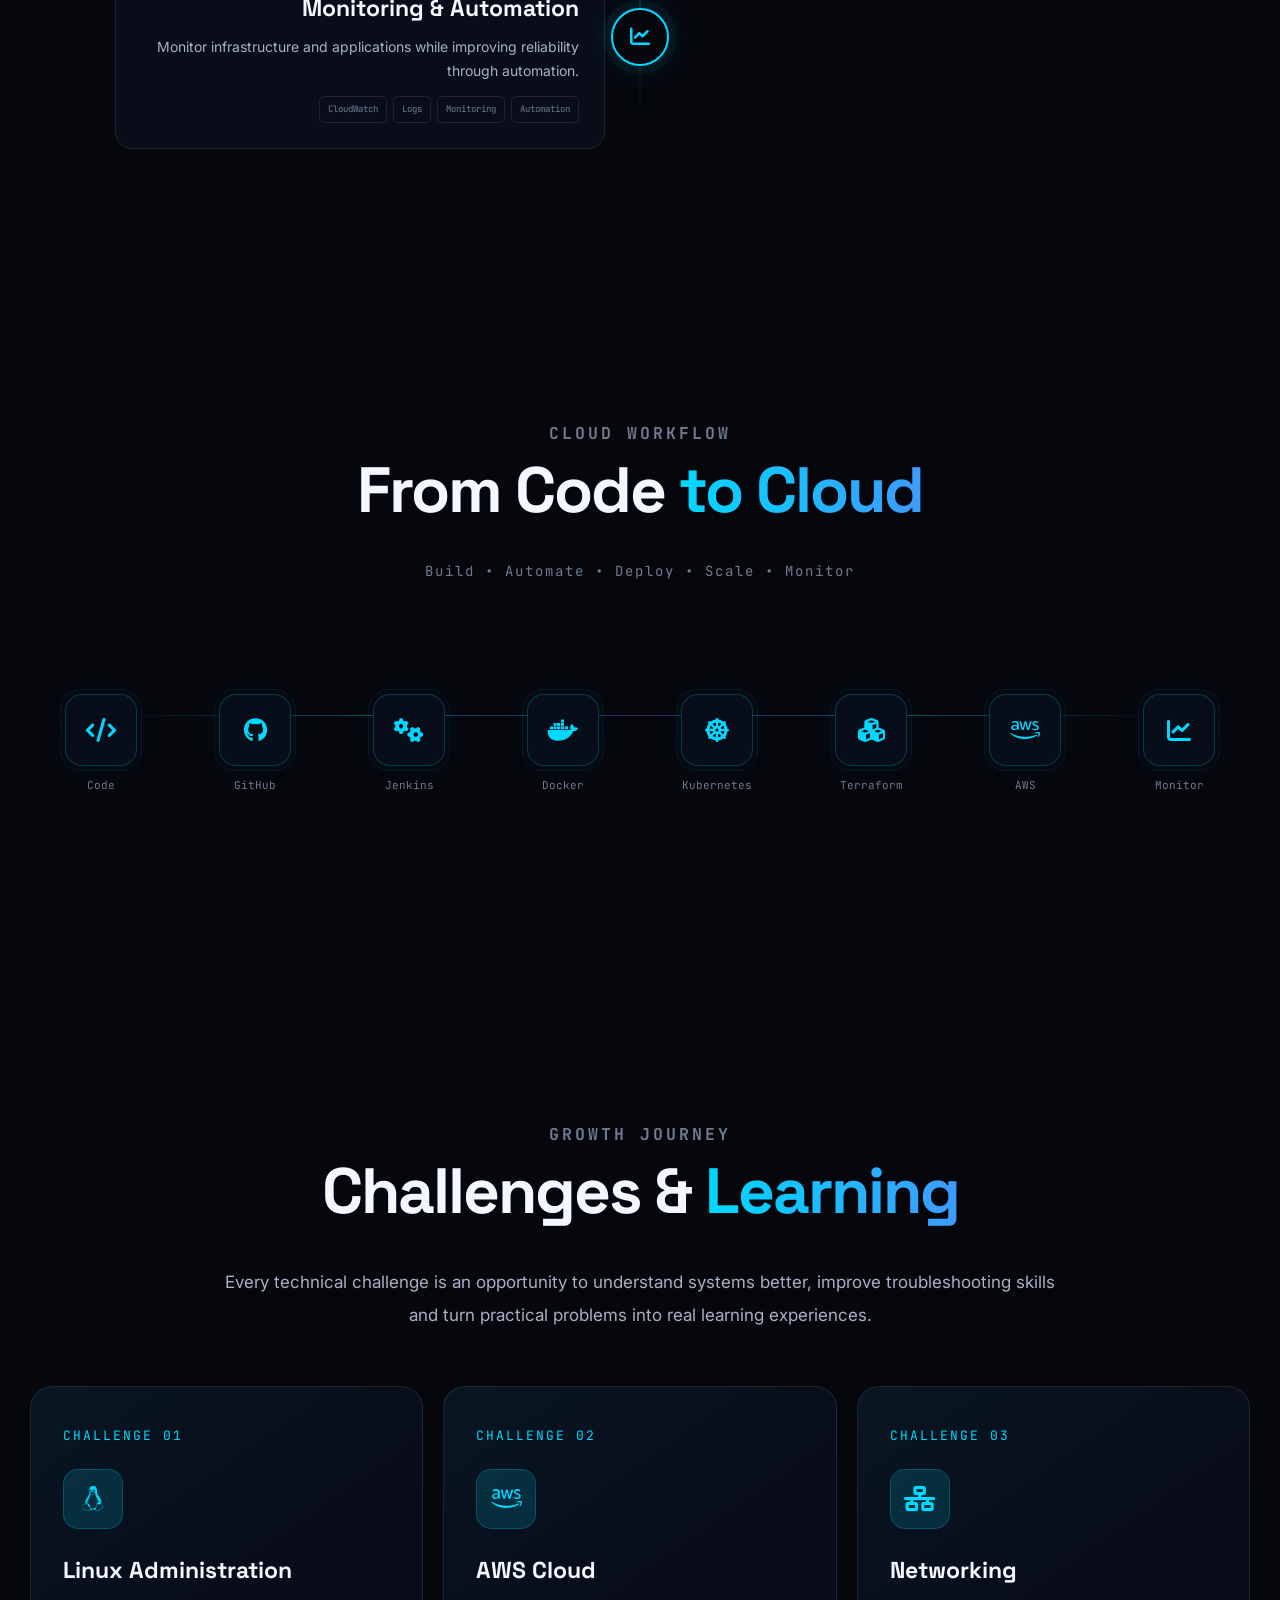
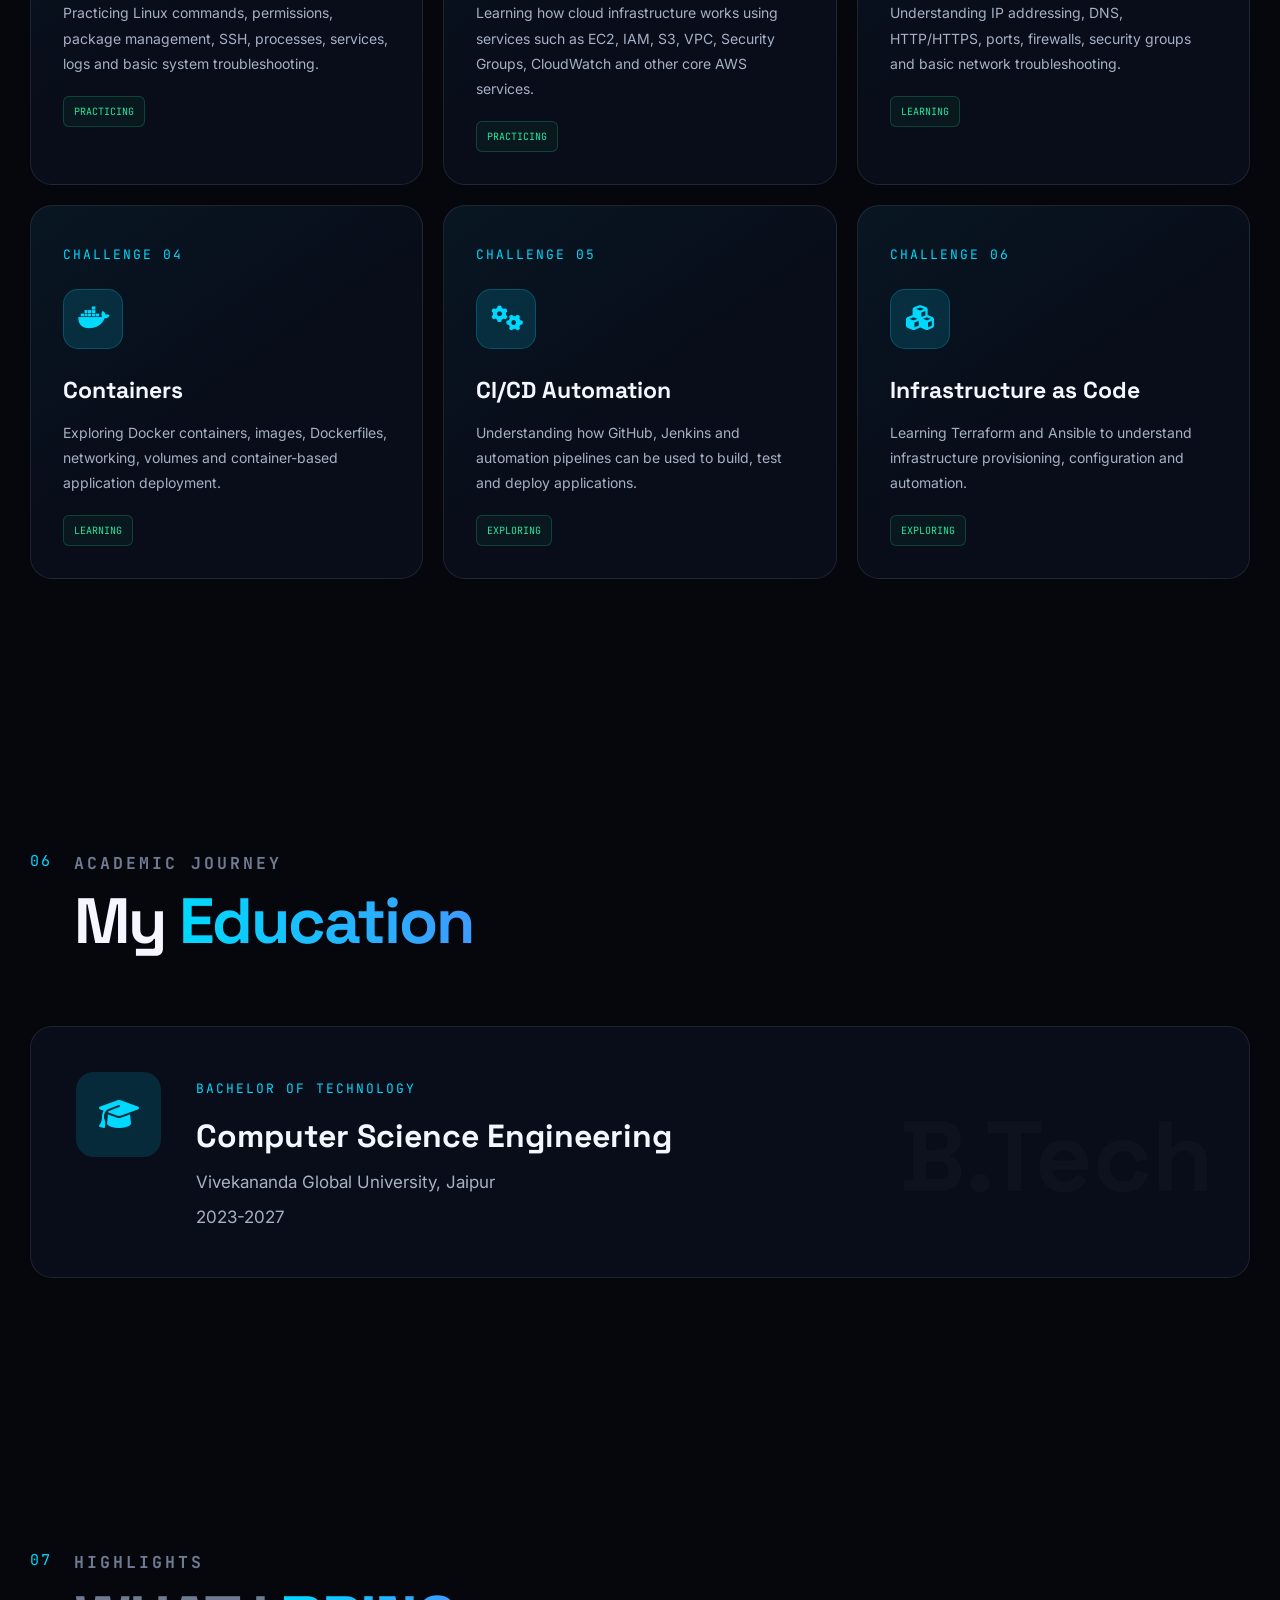
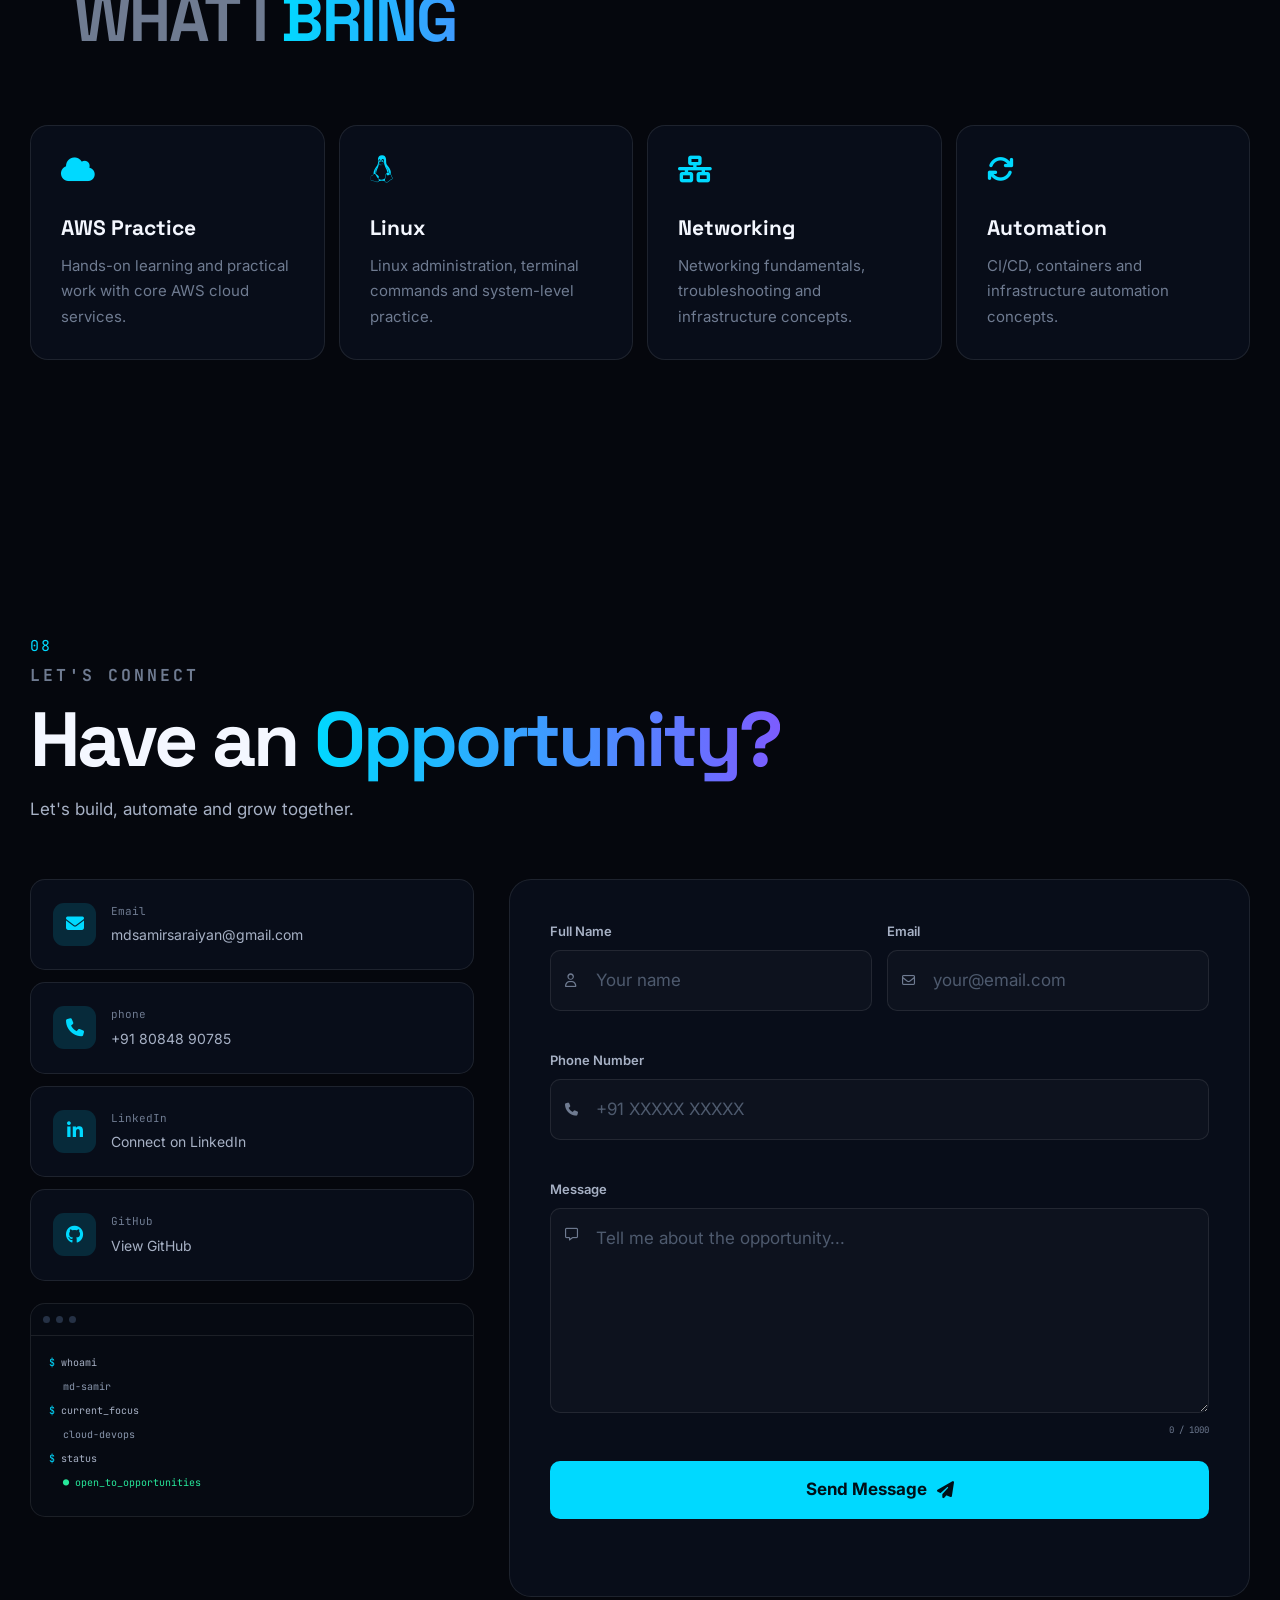
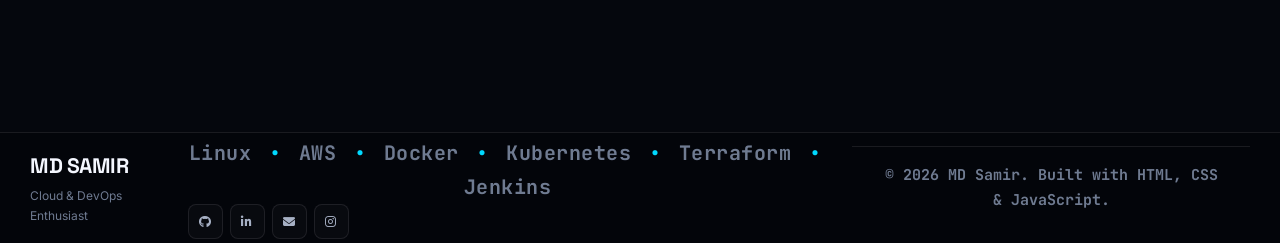
==== commit 737c66bb: "certificate" ====
--- a/samir.html
+++ b/samir.html
@@ -855,7 +855,7 @@
                     </p>
 
                     <a
-                        href="assets/images/linuxworld-certificate.pdf"
+                        href="https://lnkd.in/p/d879vbFM"
                         target="_blank"
                         class="certification-btn"
                     >
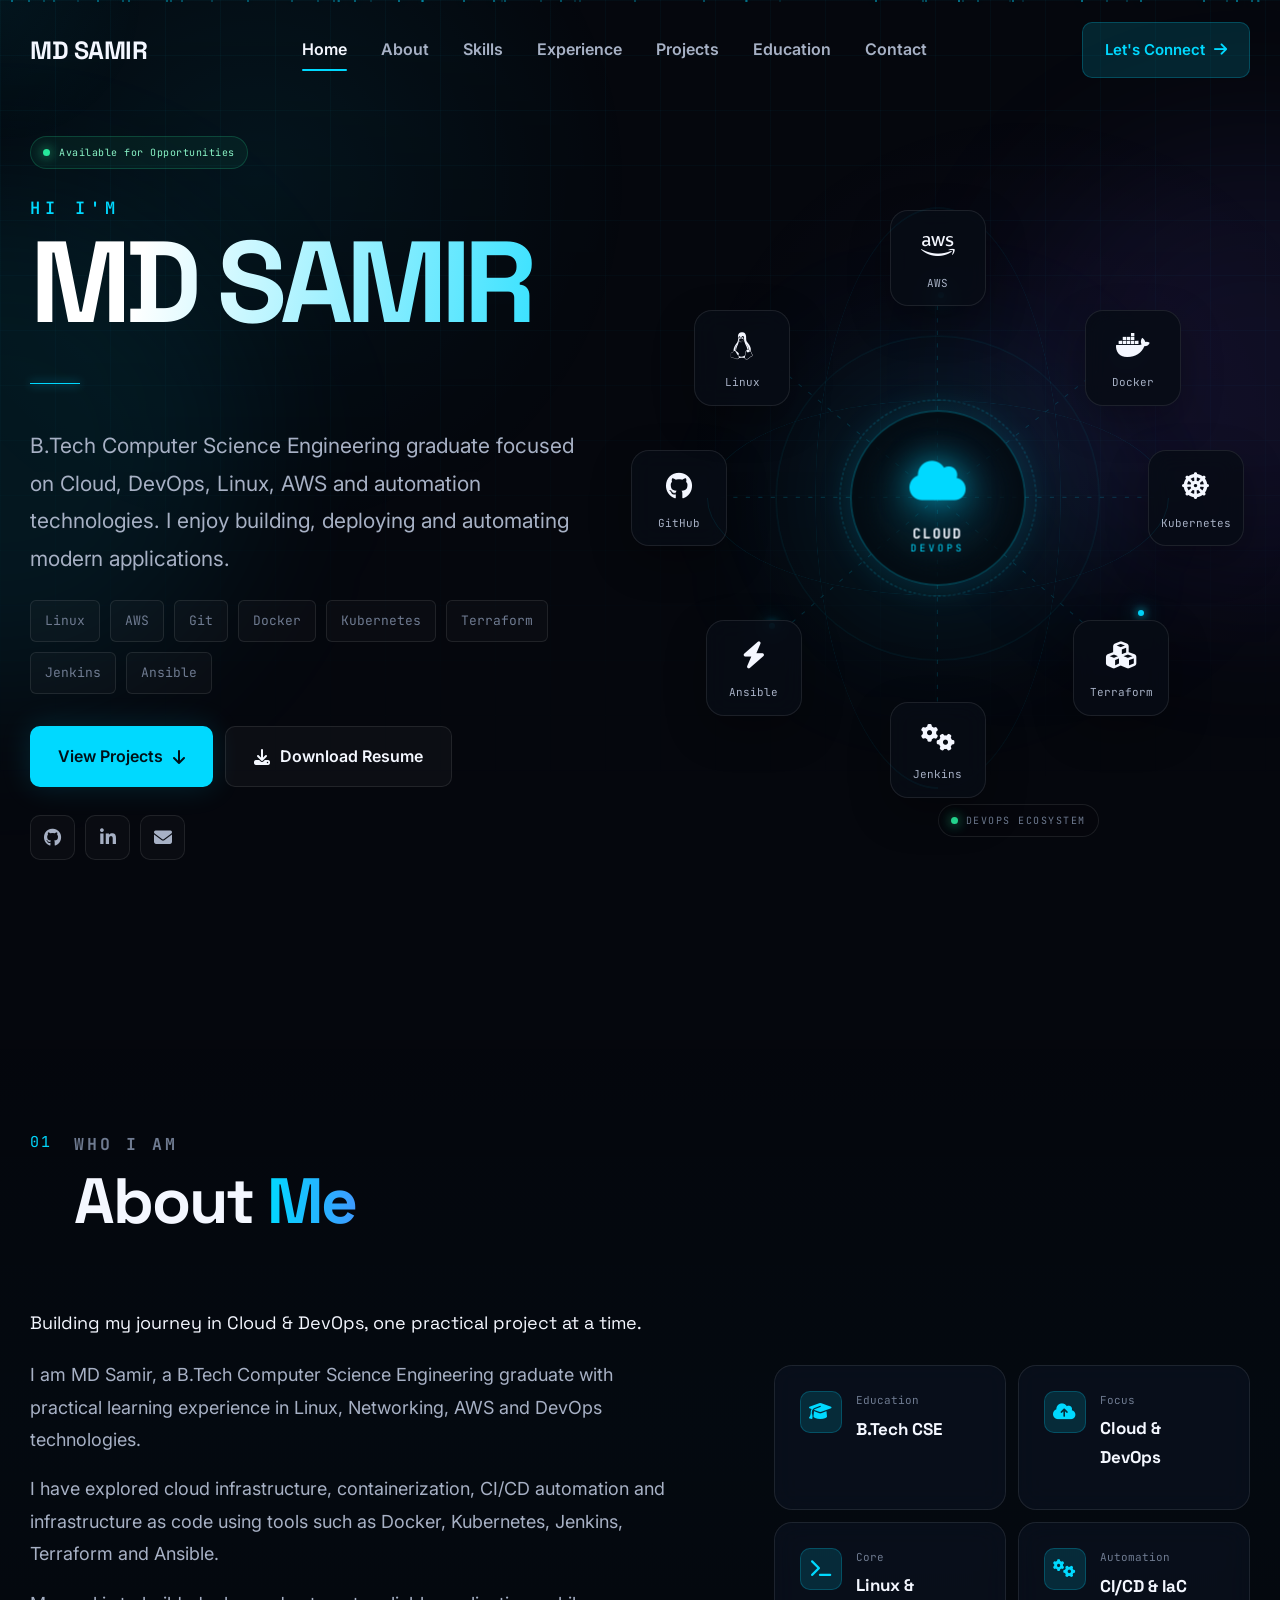
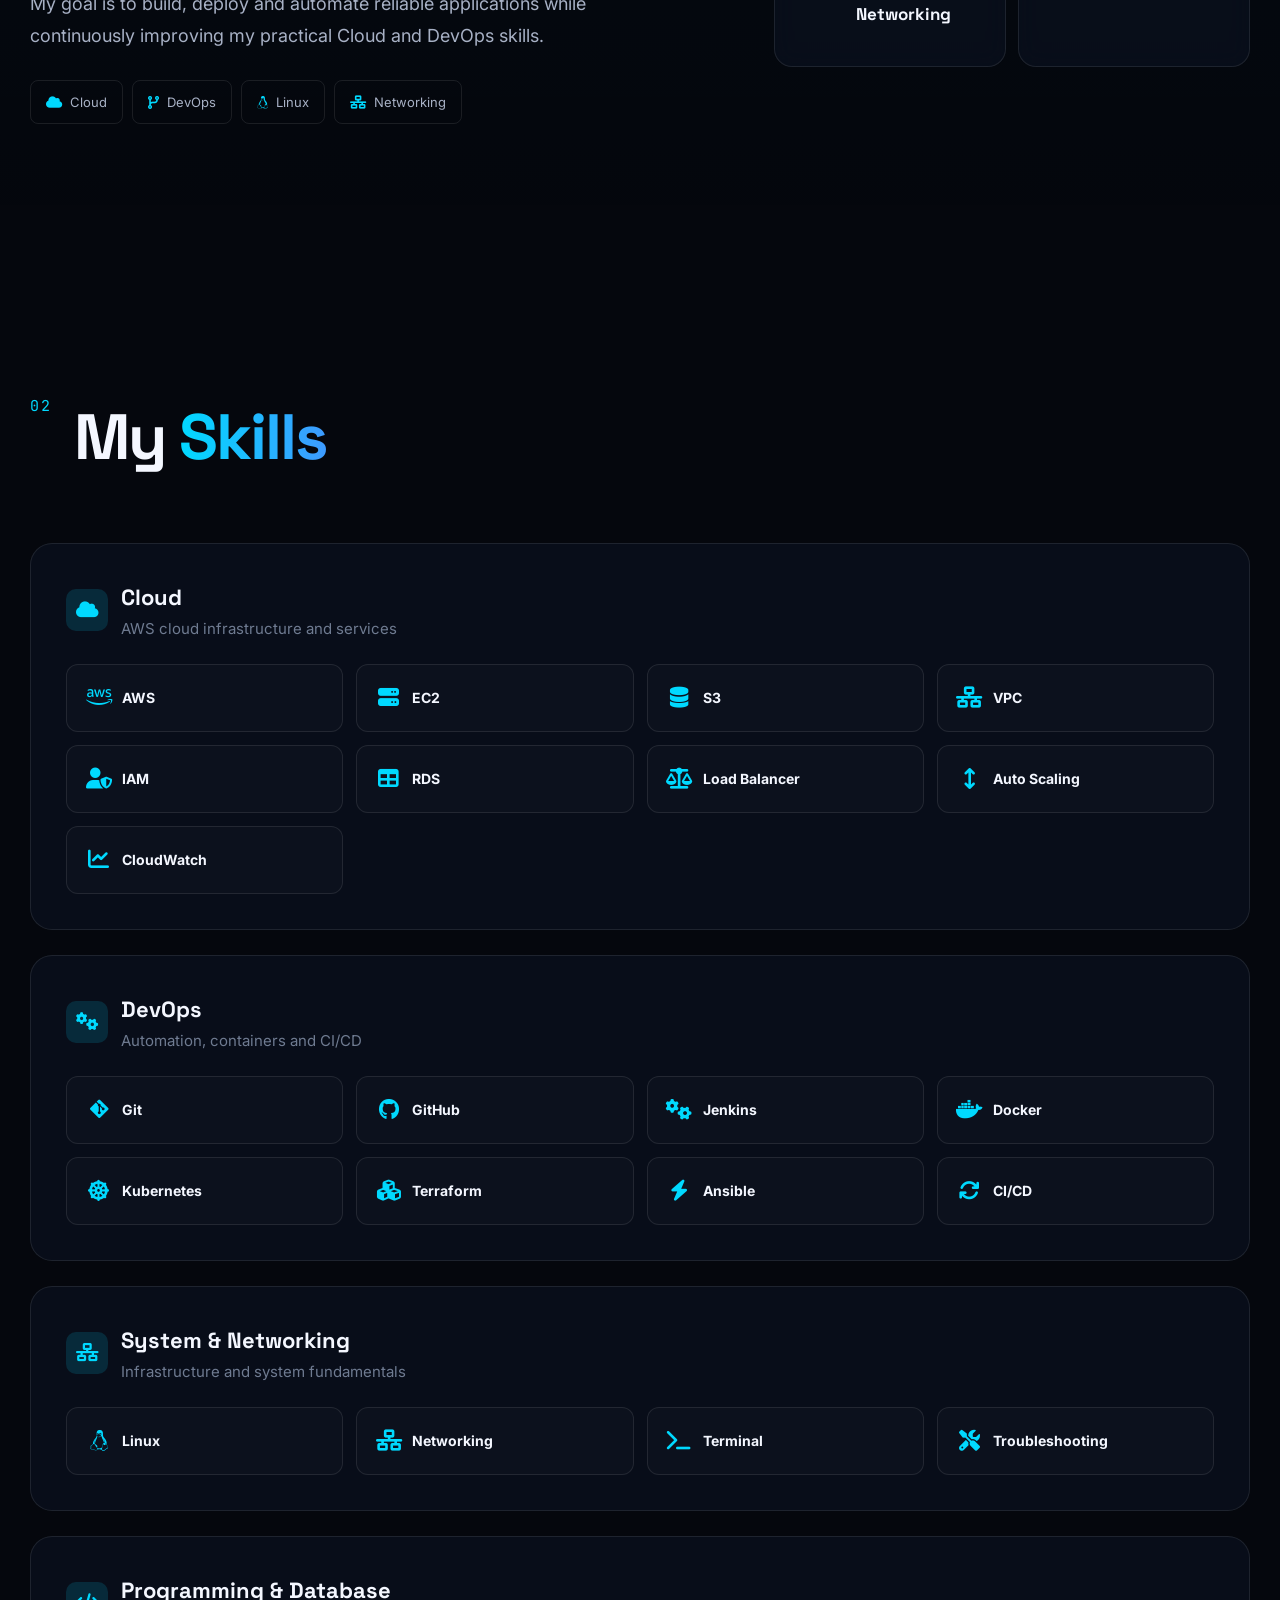
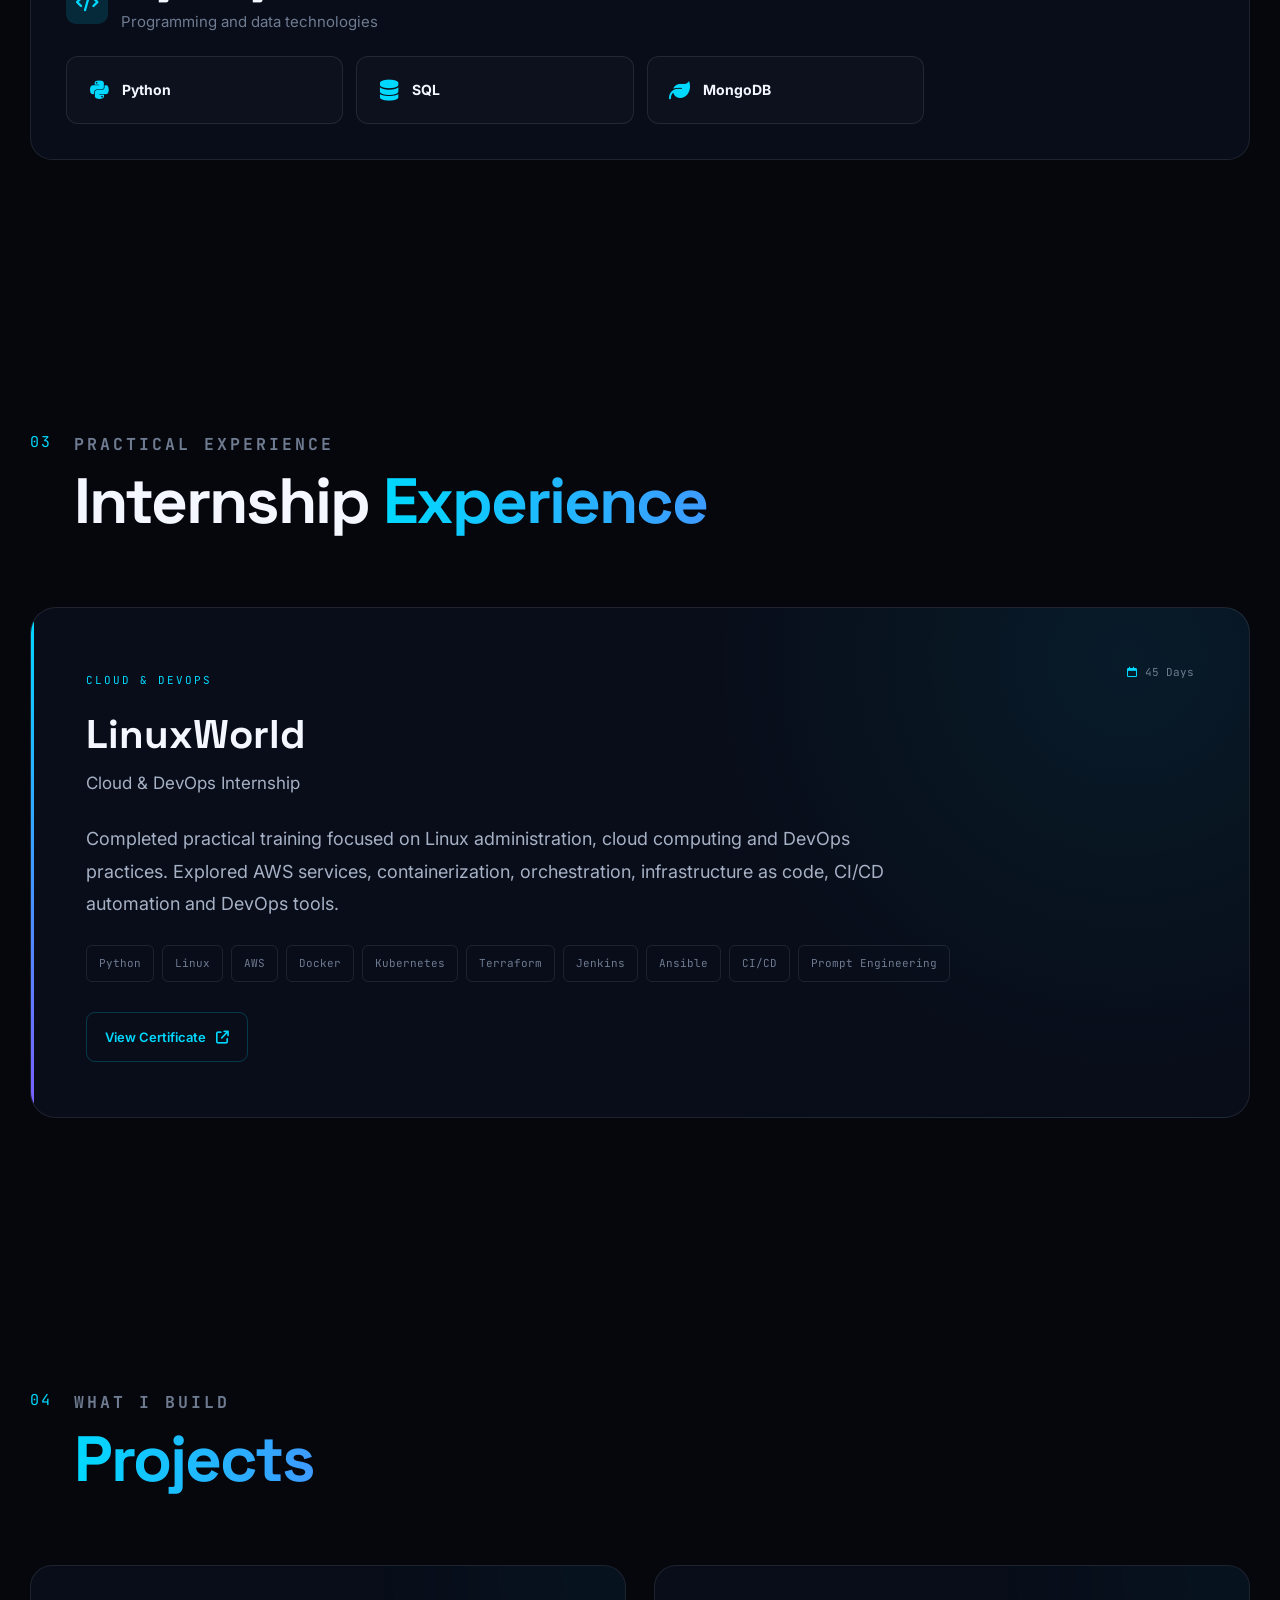
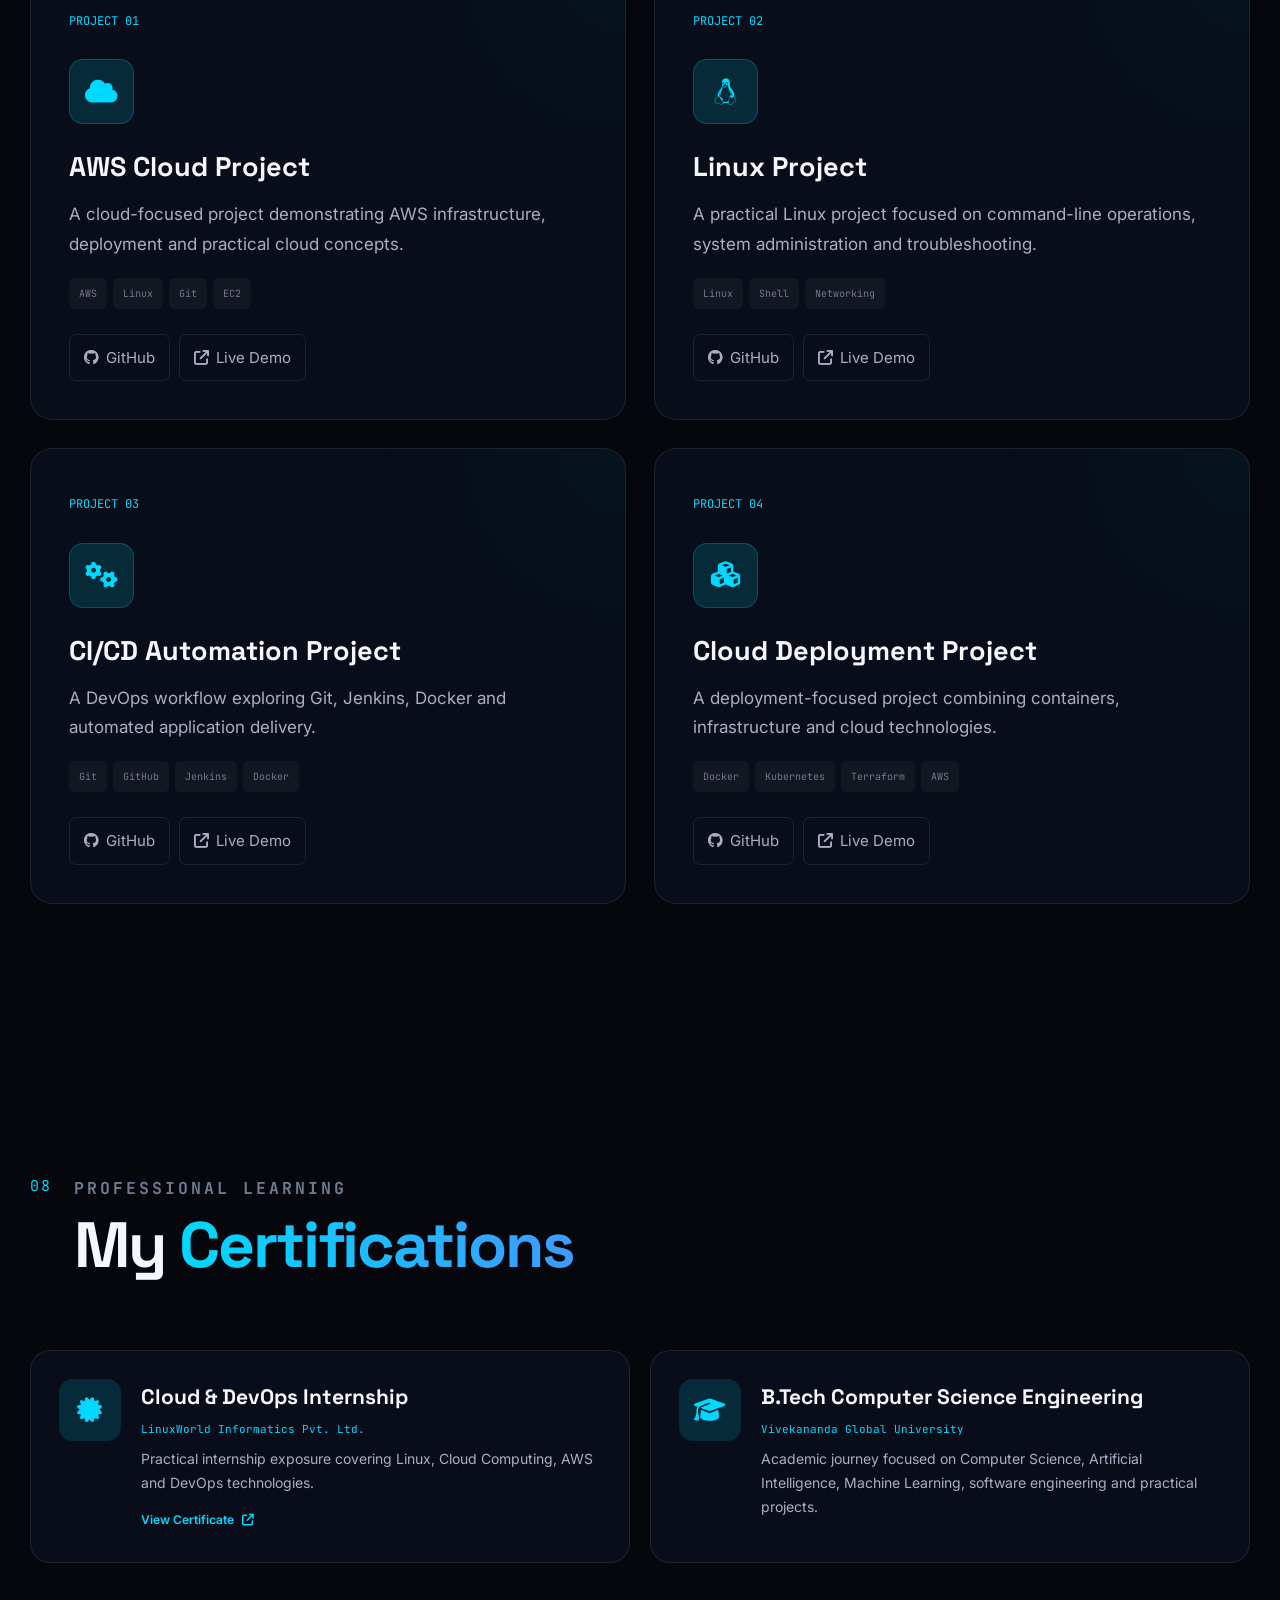
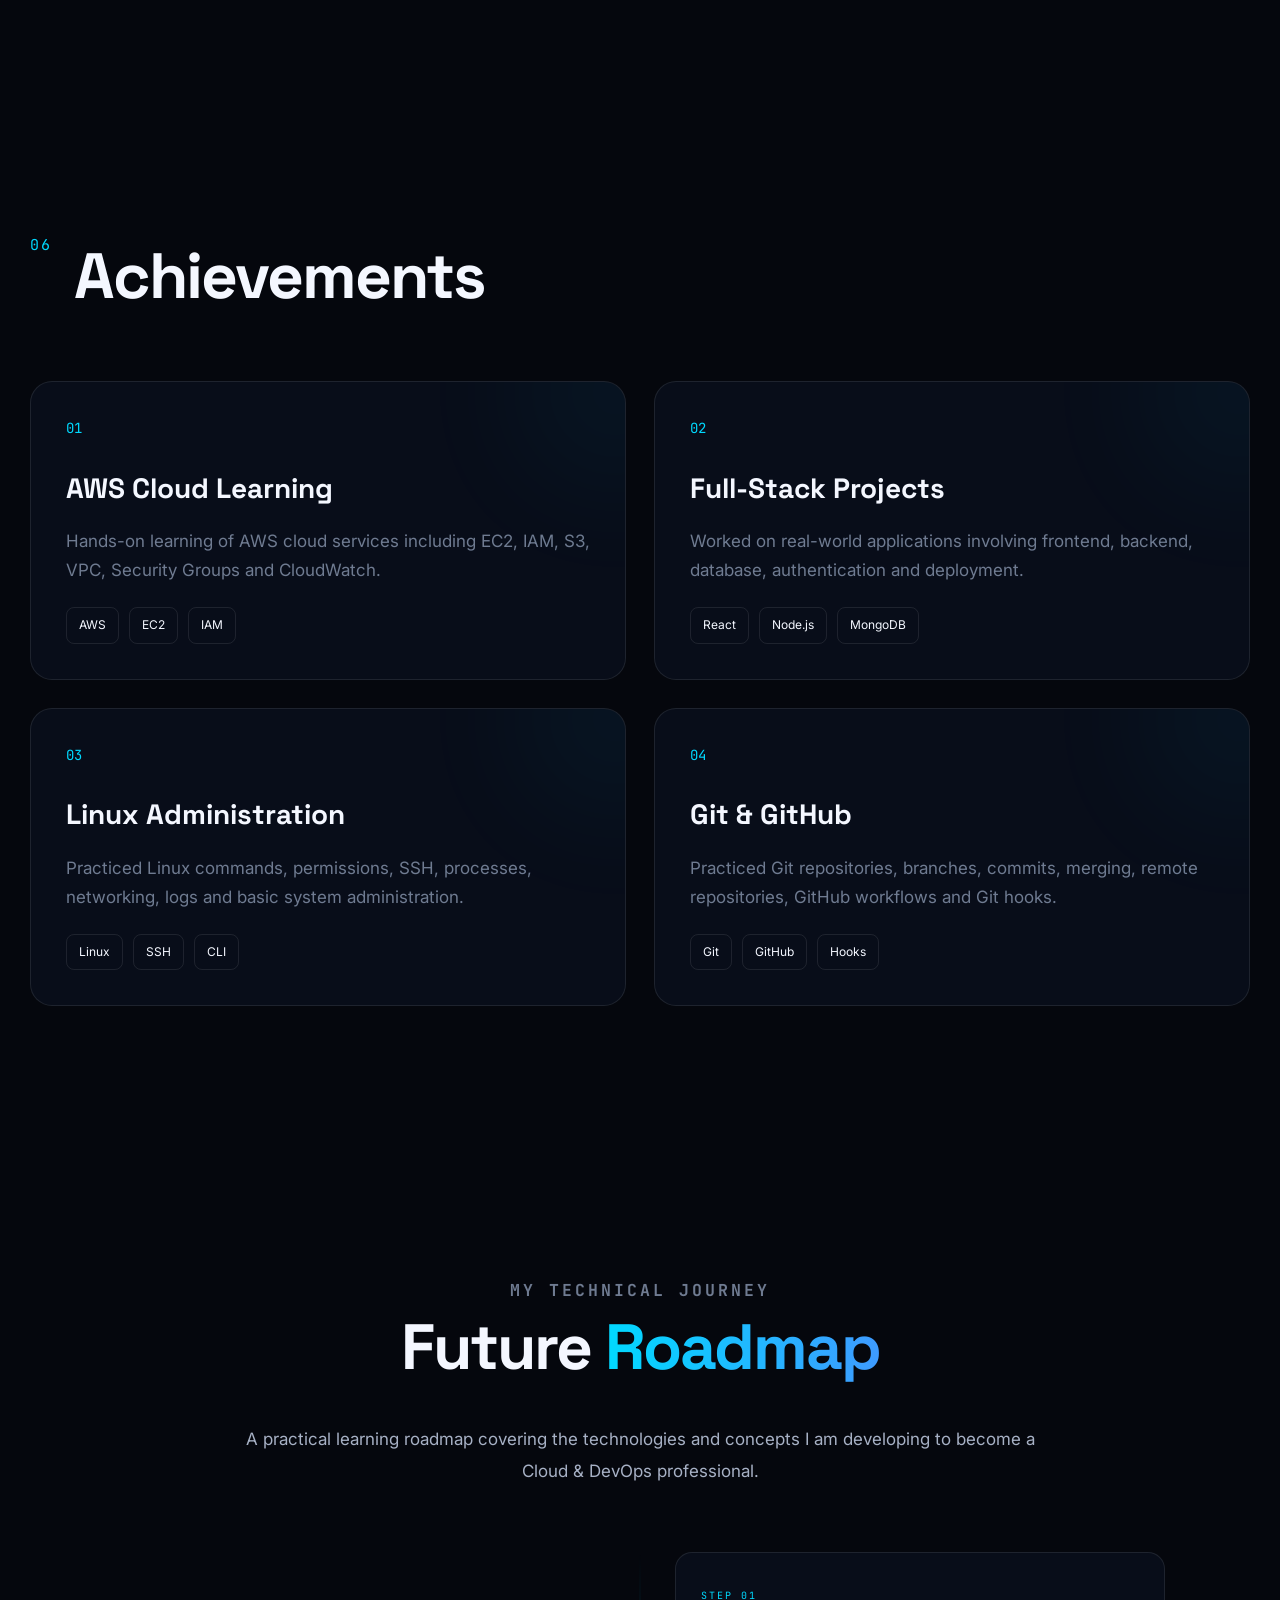
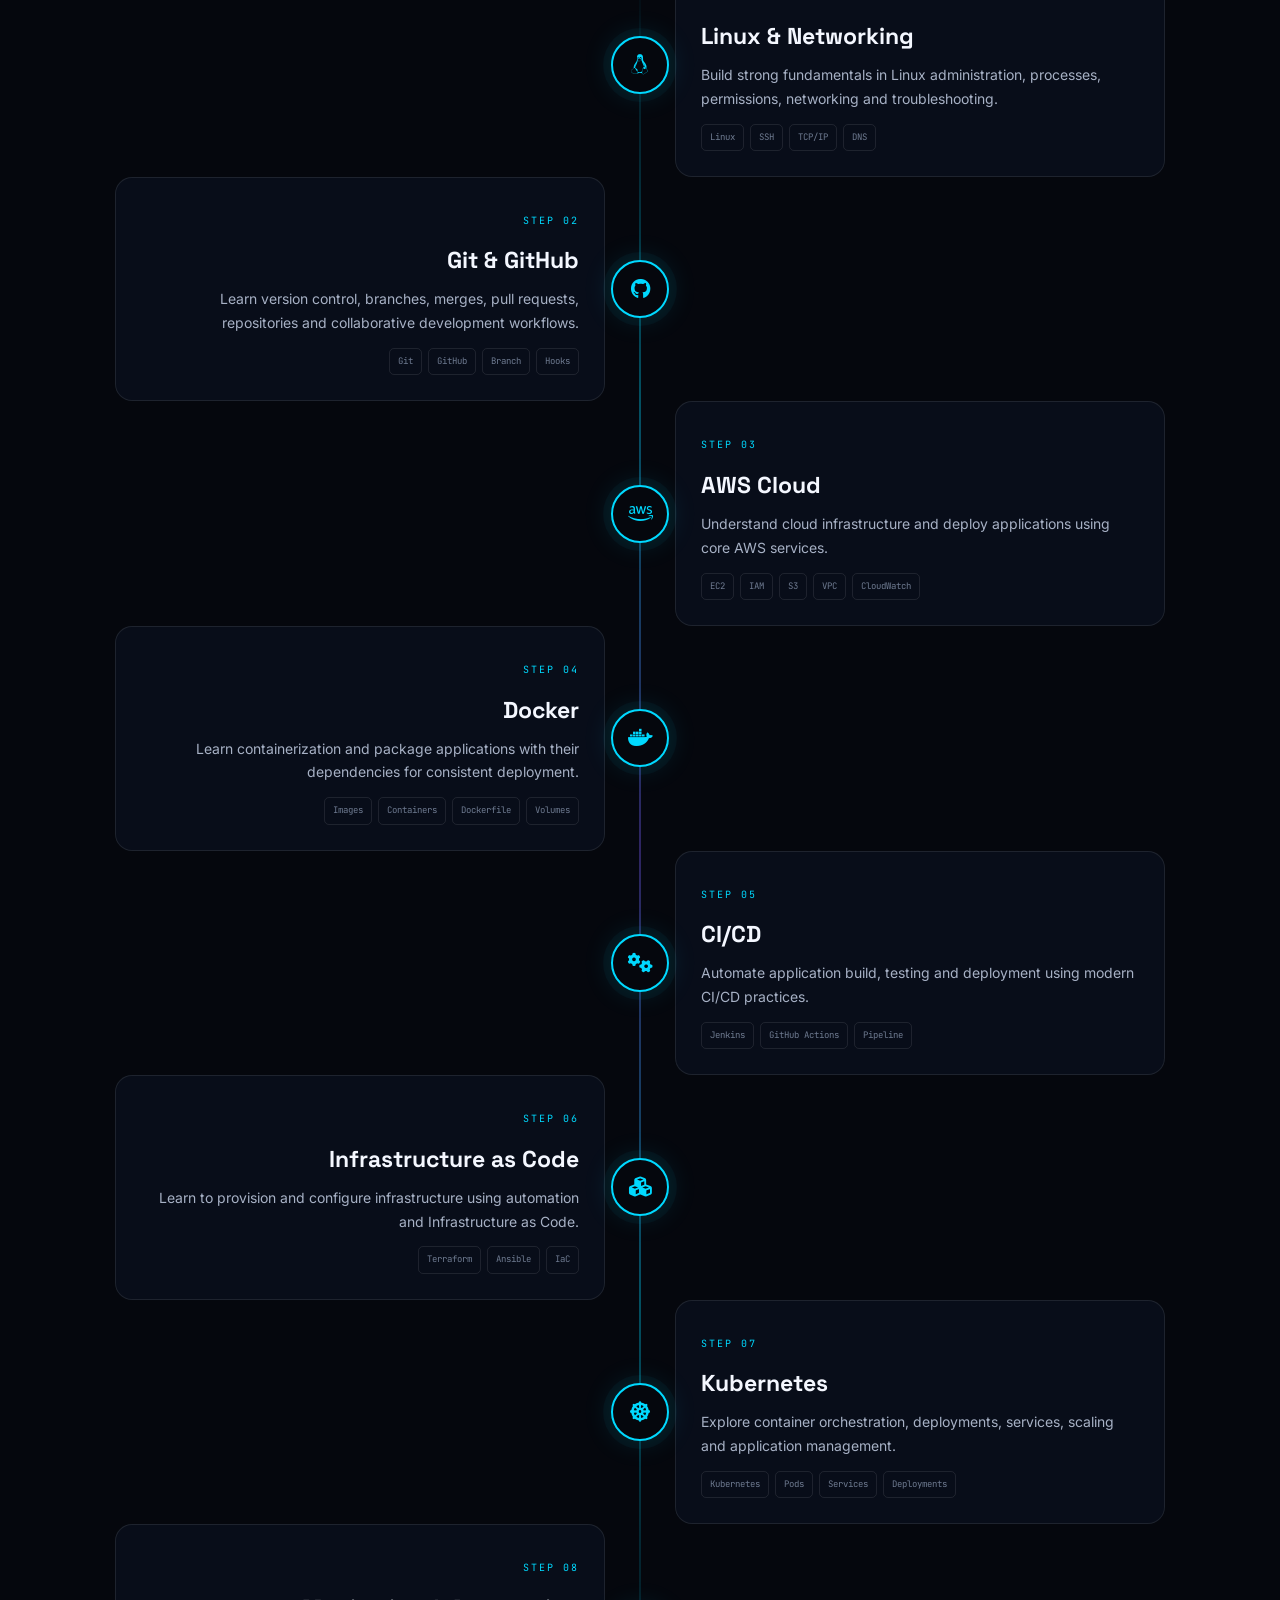
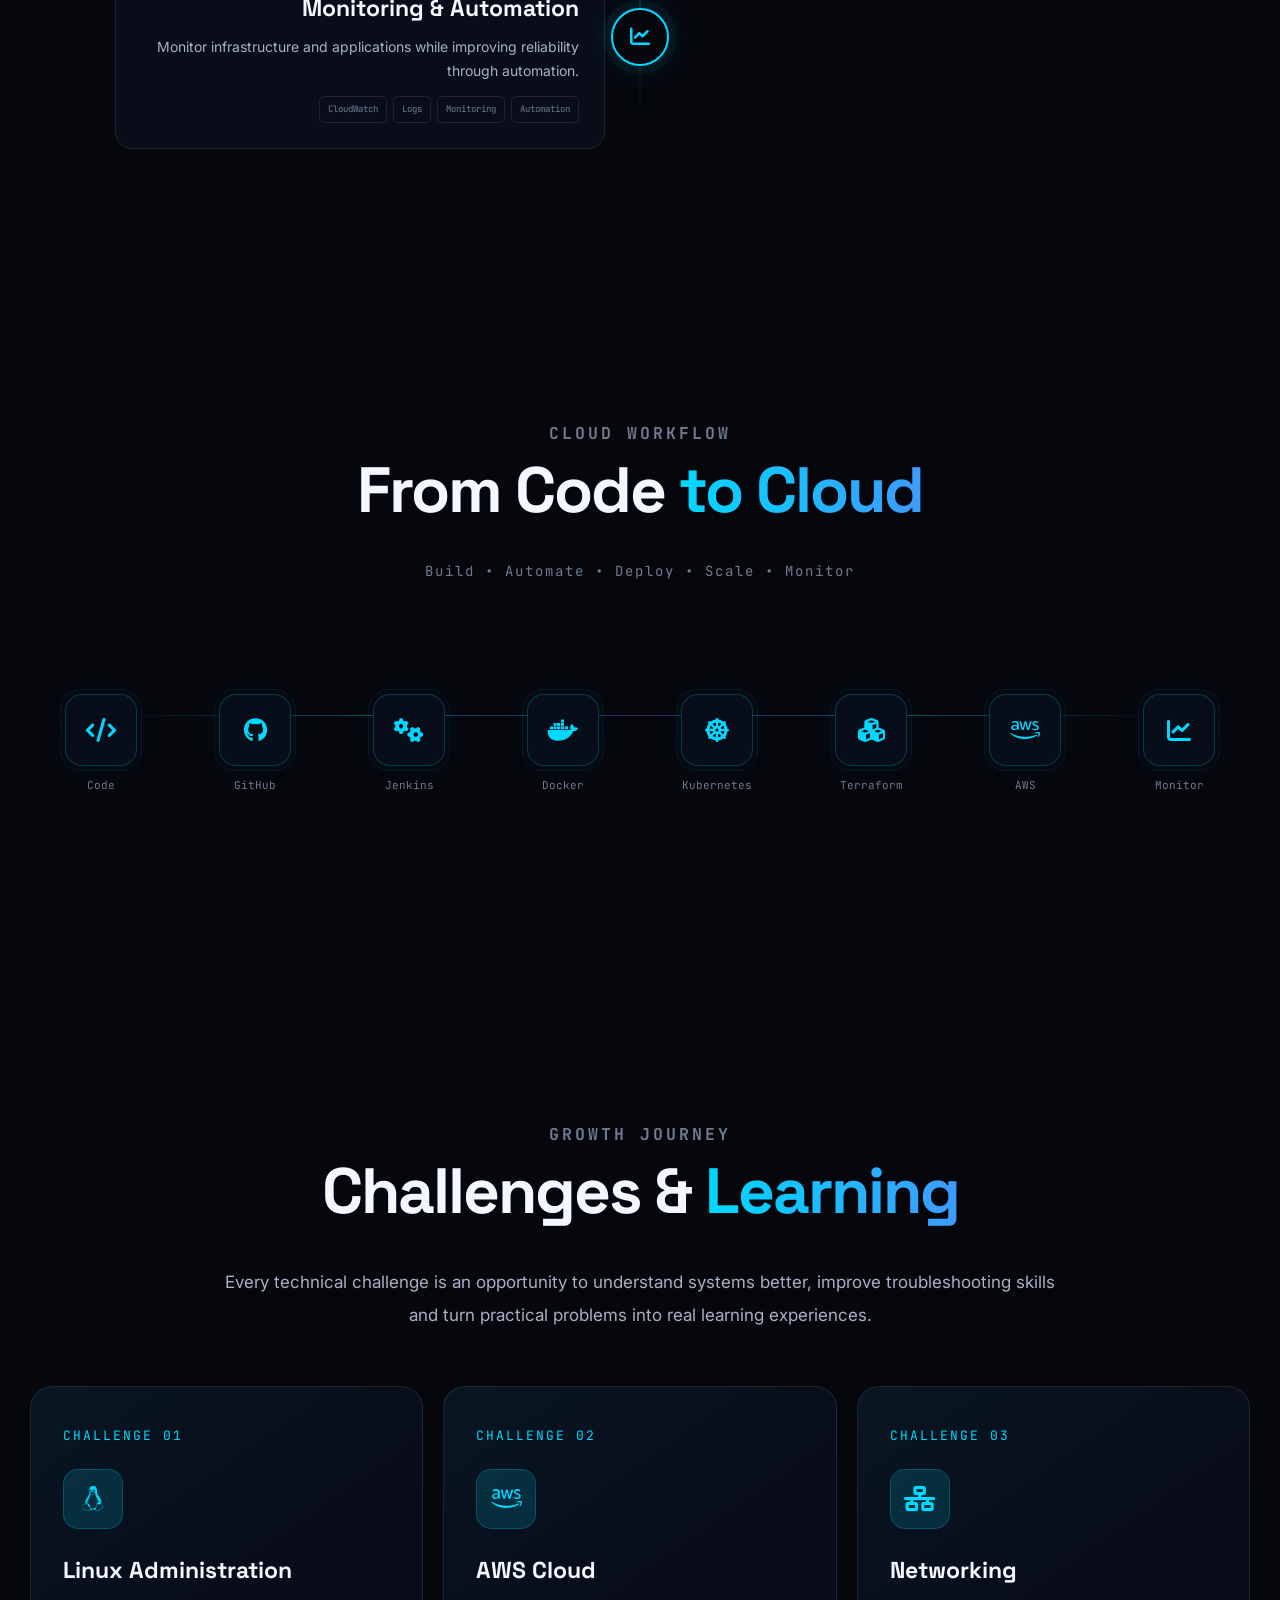
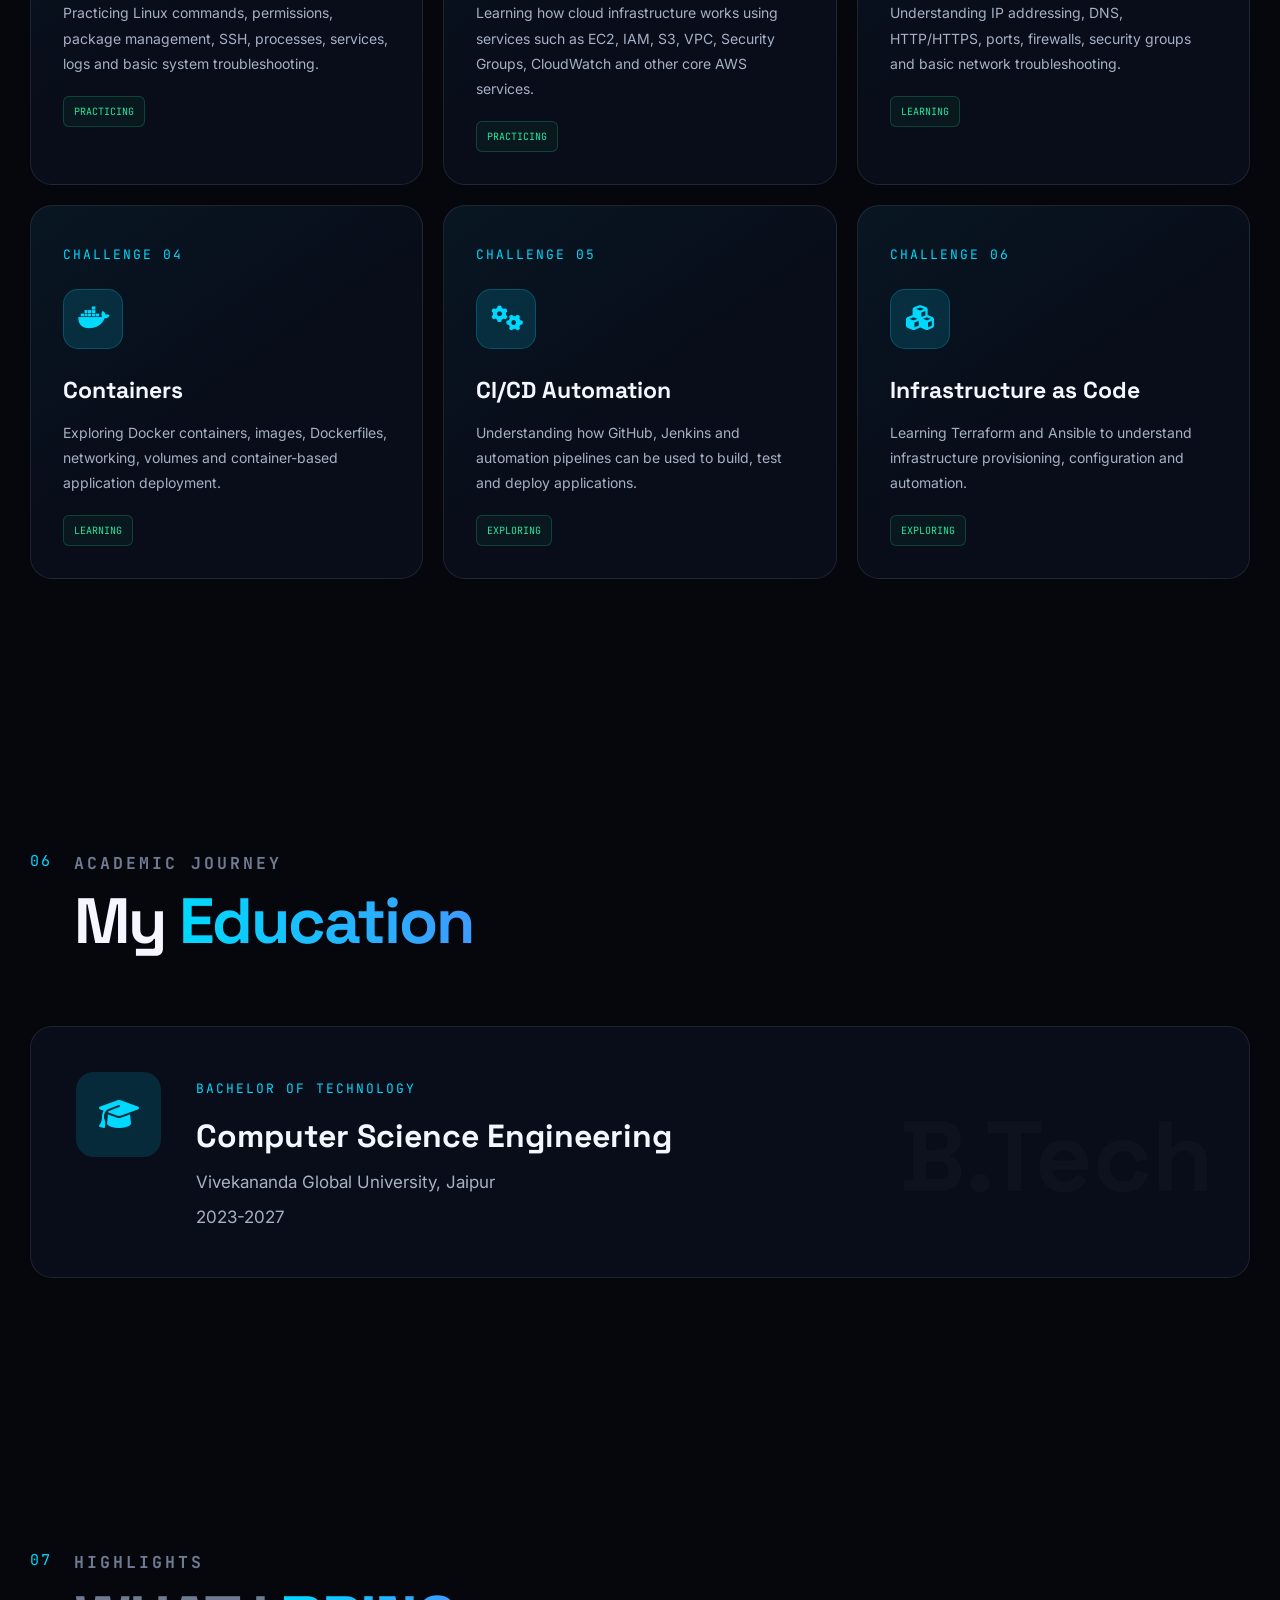
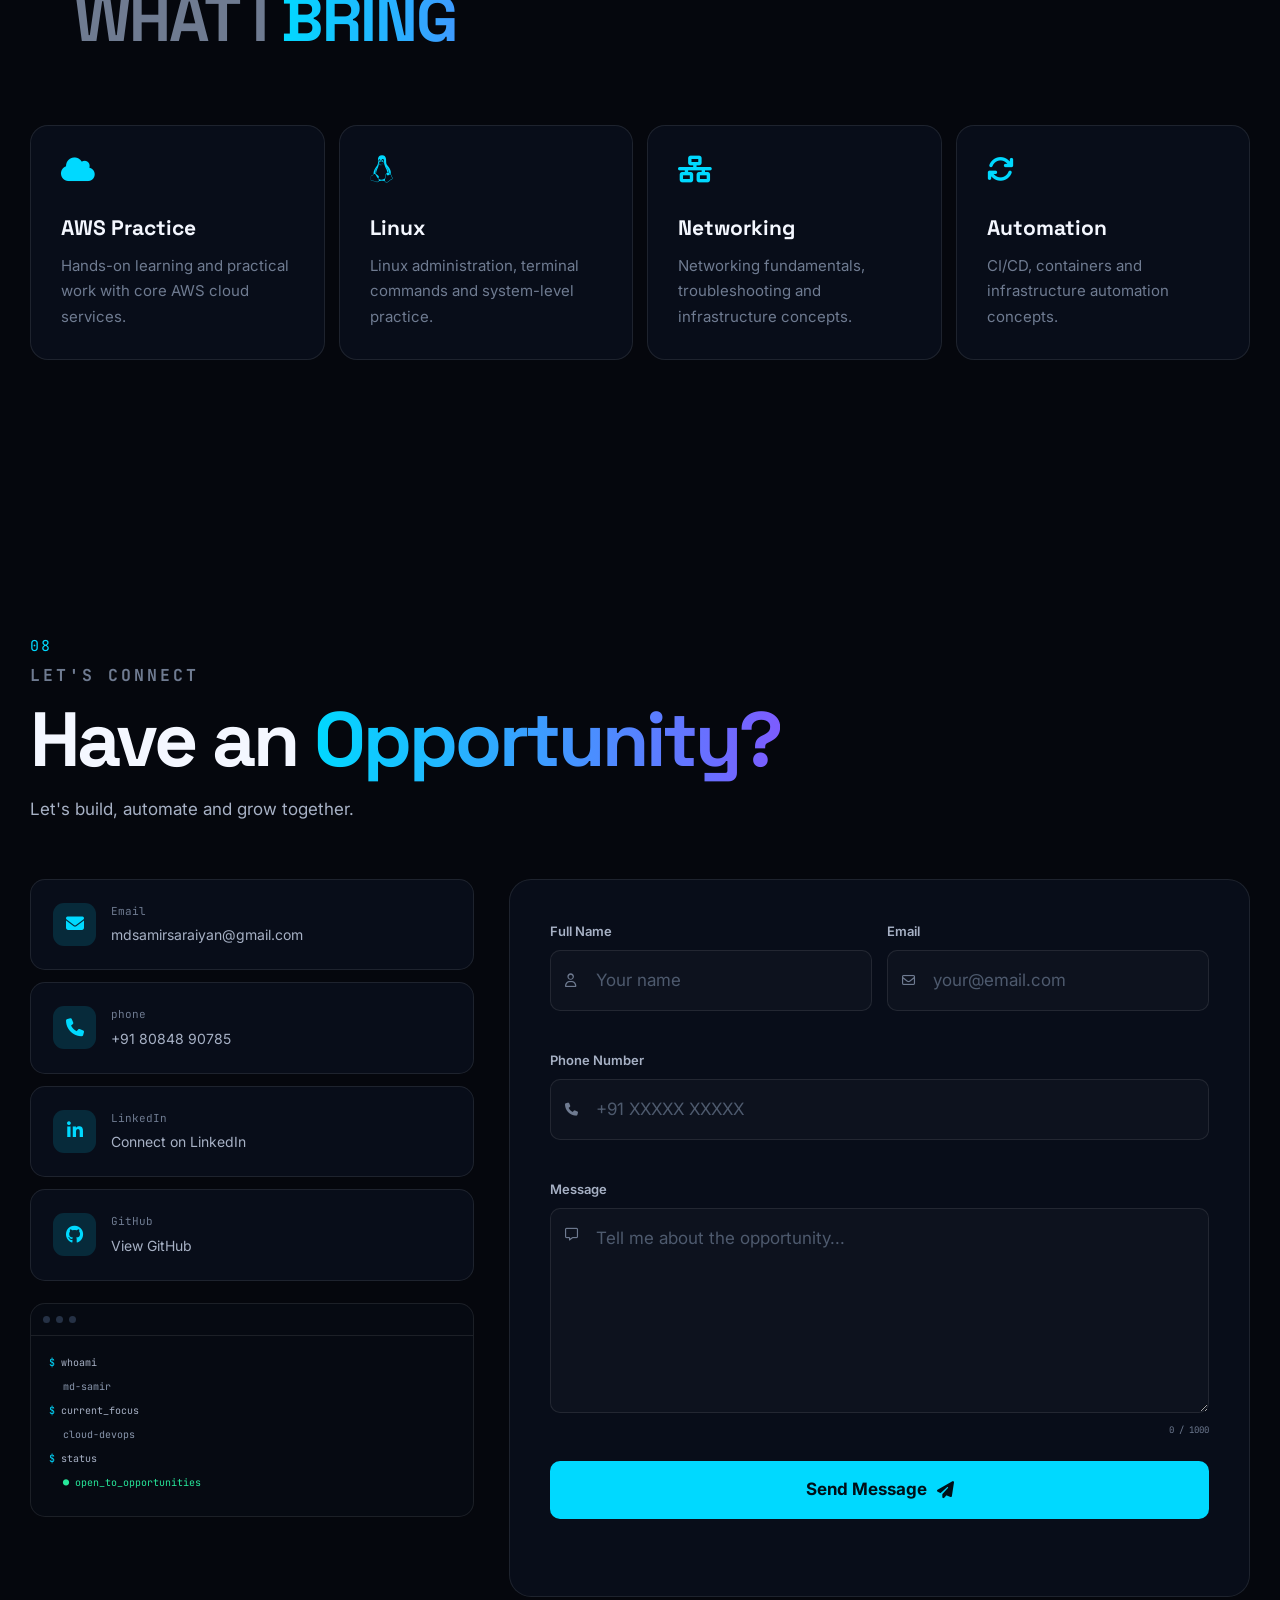
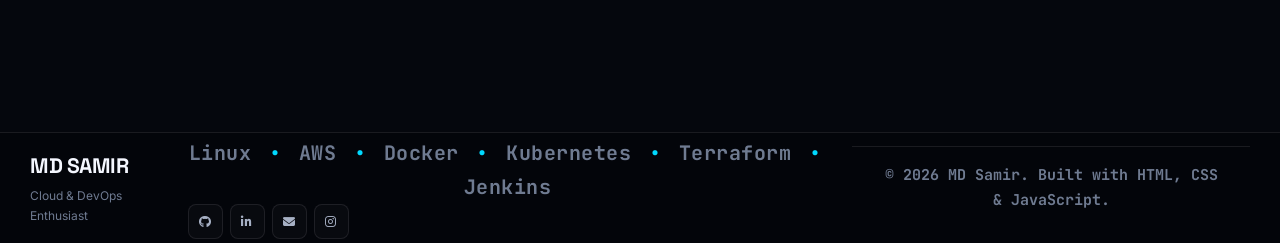
==== commit ec73f357: "certificate" ====
--- a/samir.html
+++ b/samir.html
@@ -855,7 +855,7 @@
                     </p>
 
                     <a
-                        href="https://lnkd.in/p/d879vbFM"
+                         href="https://lnkd.in/p/d879vbFM"
                         target="_blank"
                         class="certification-btn"
                     >
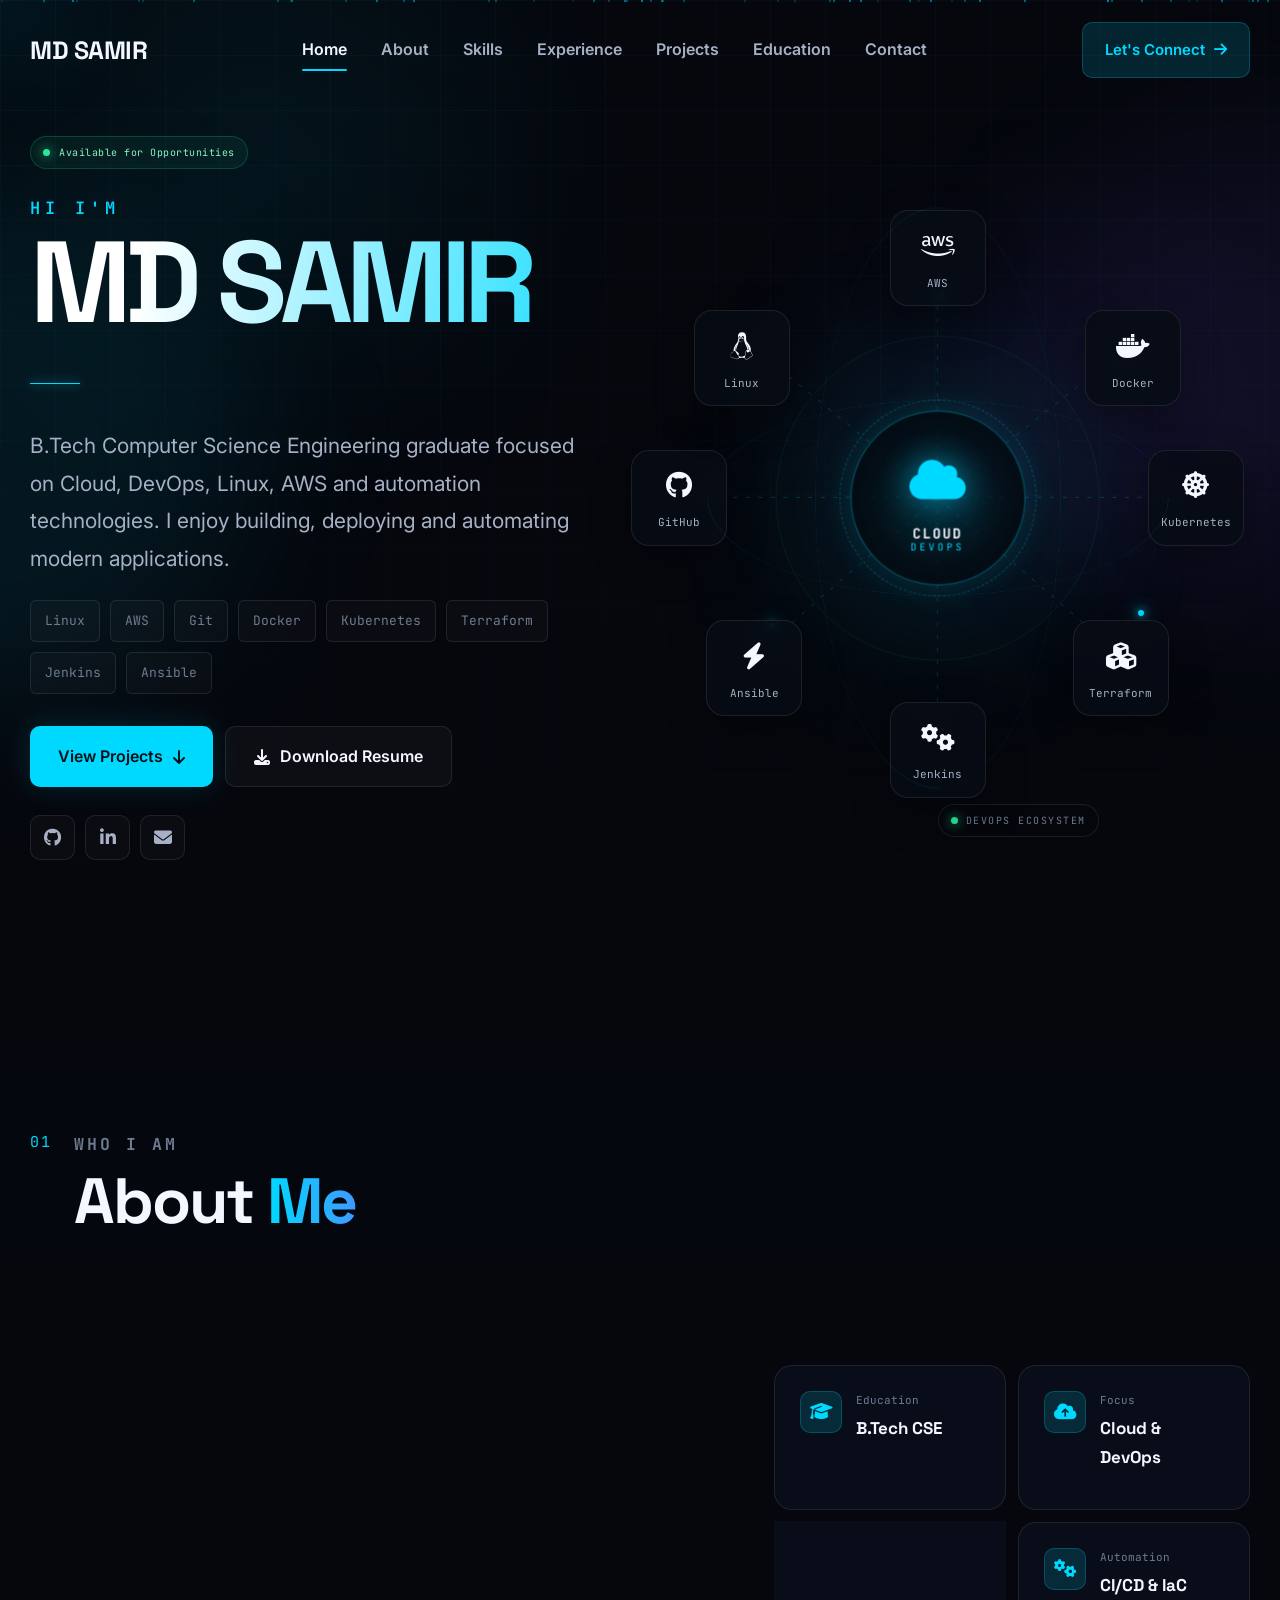
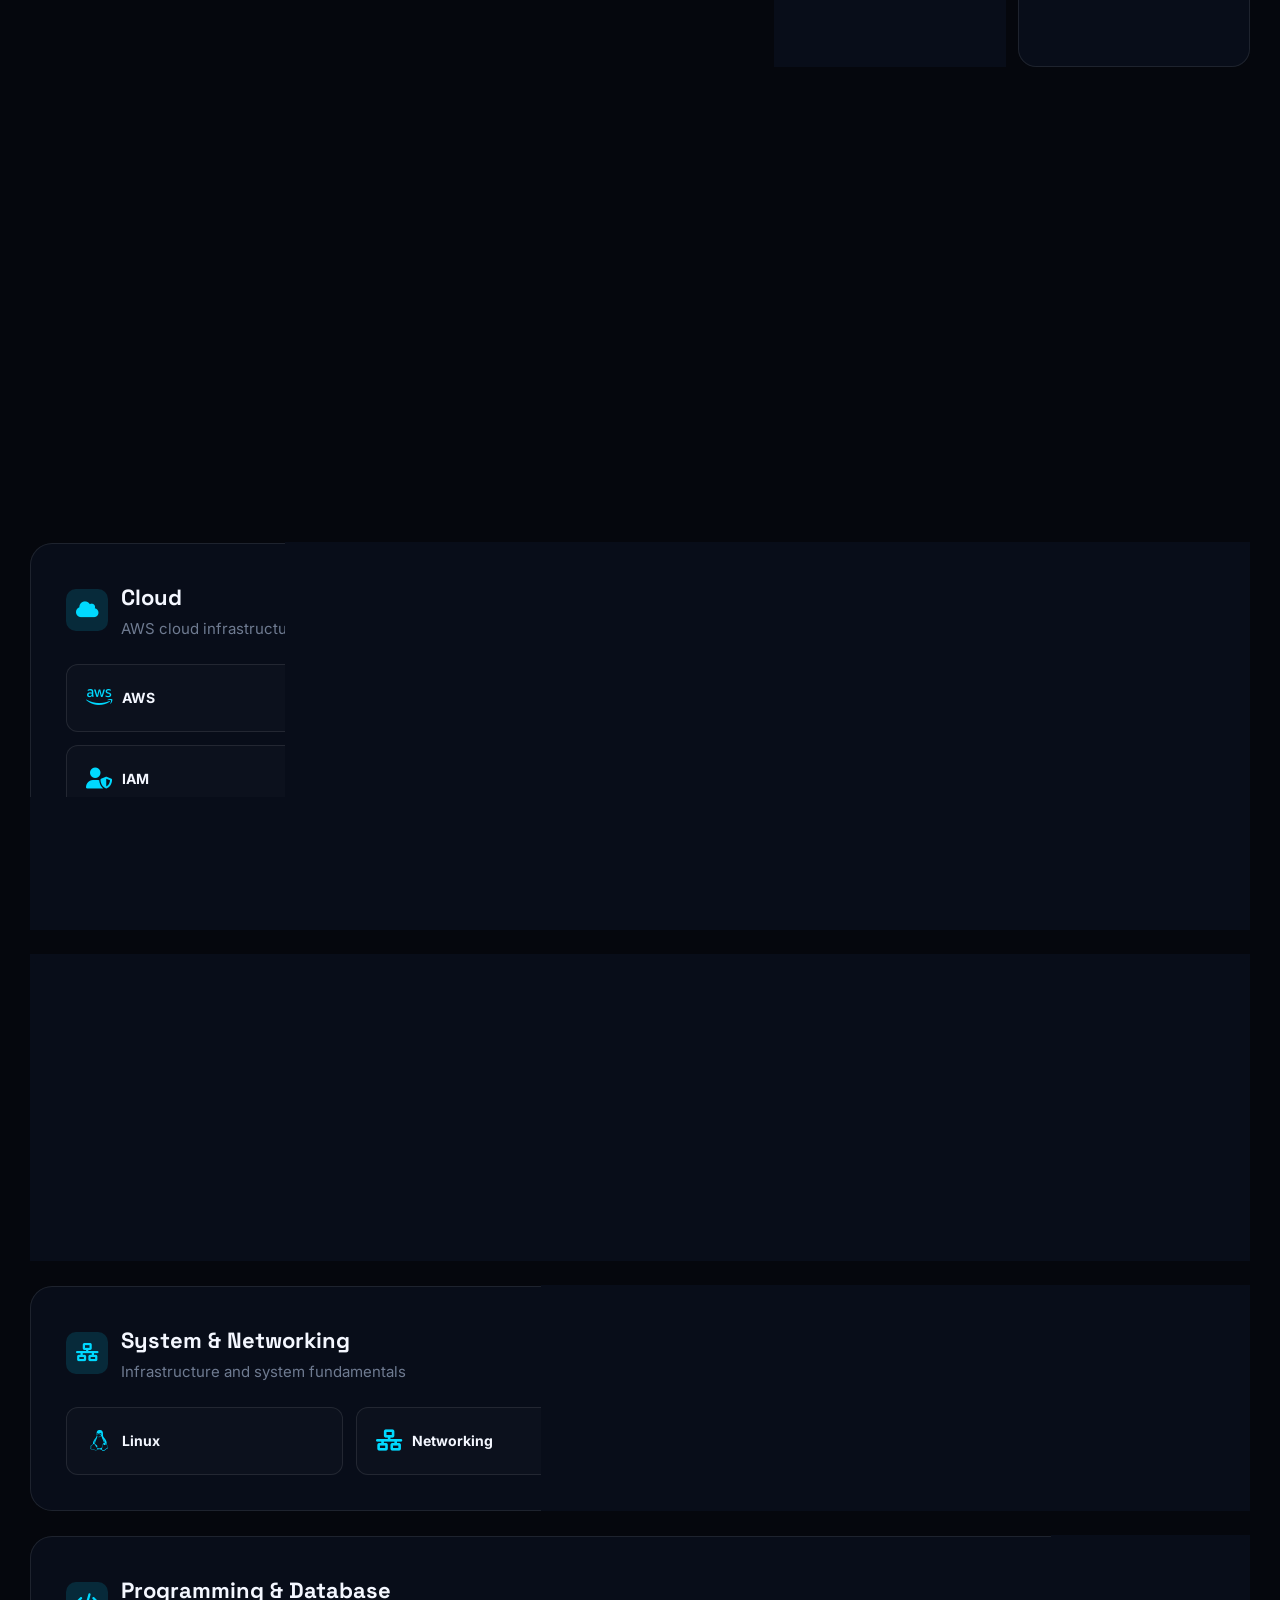
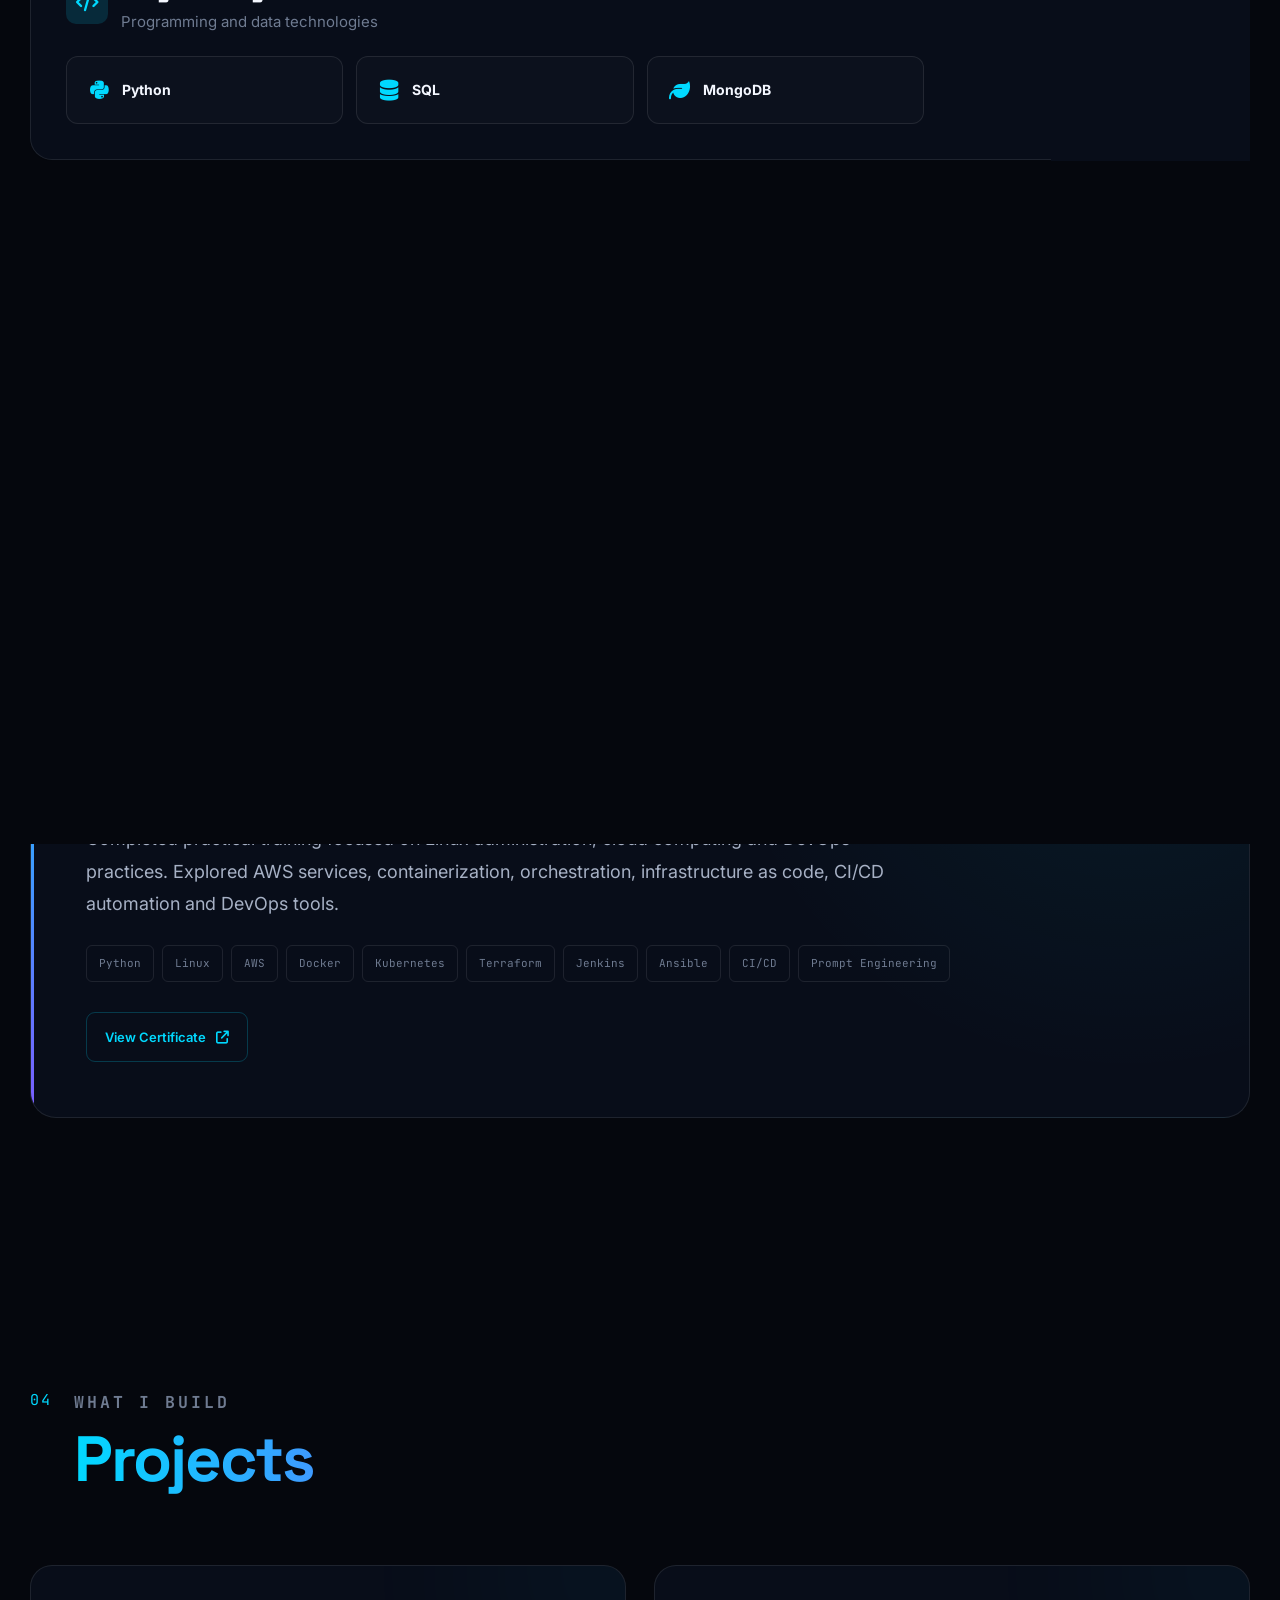
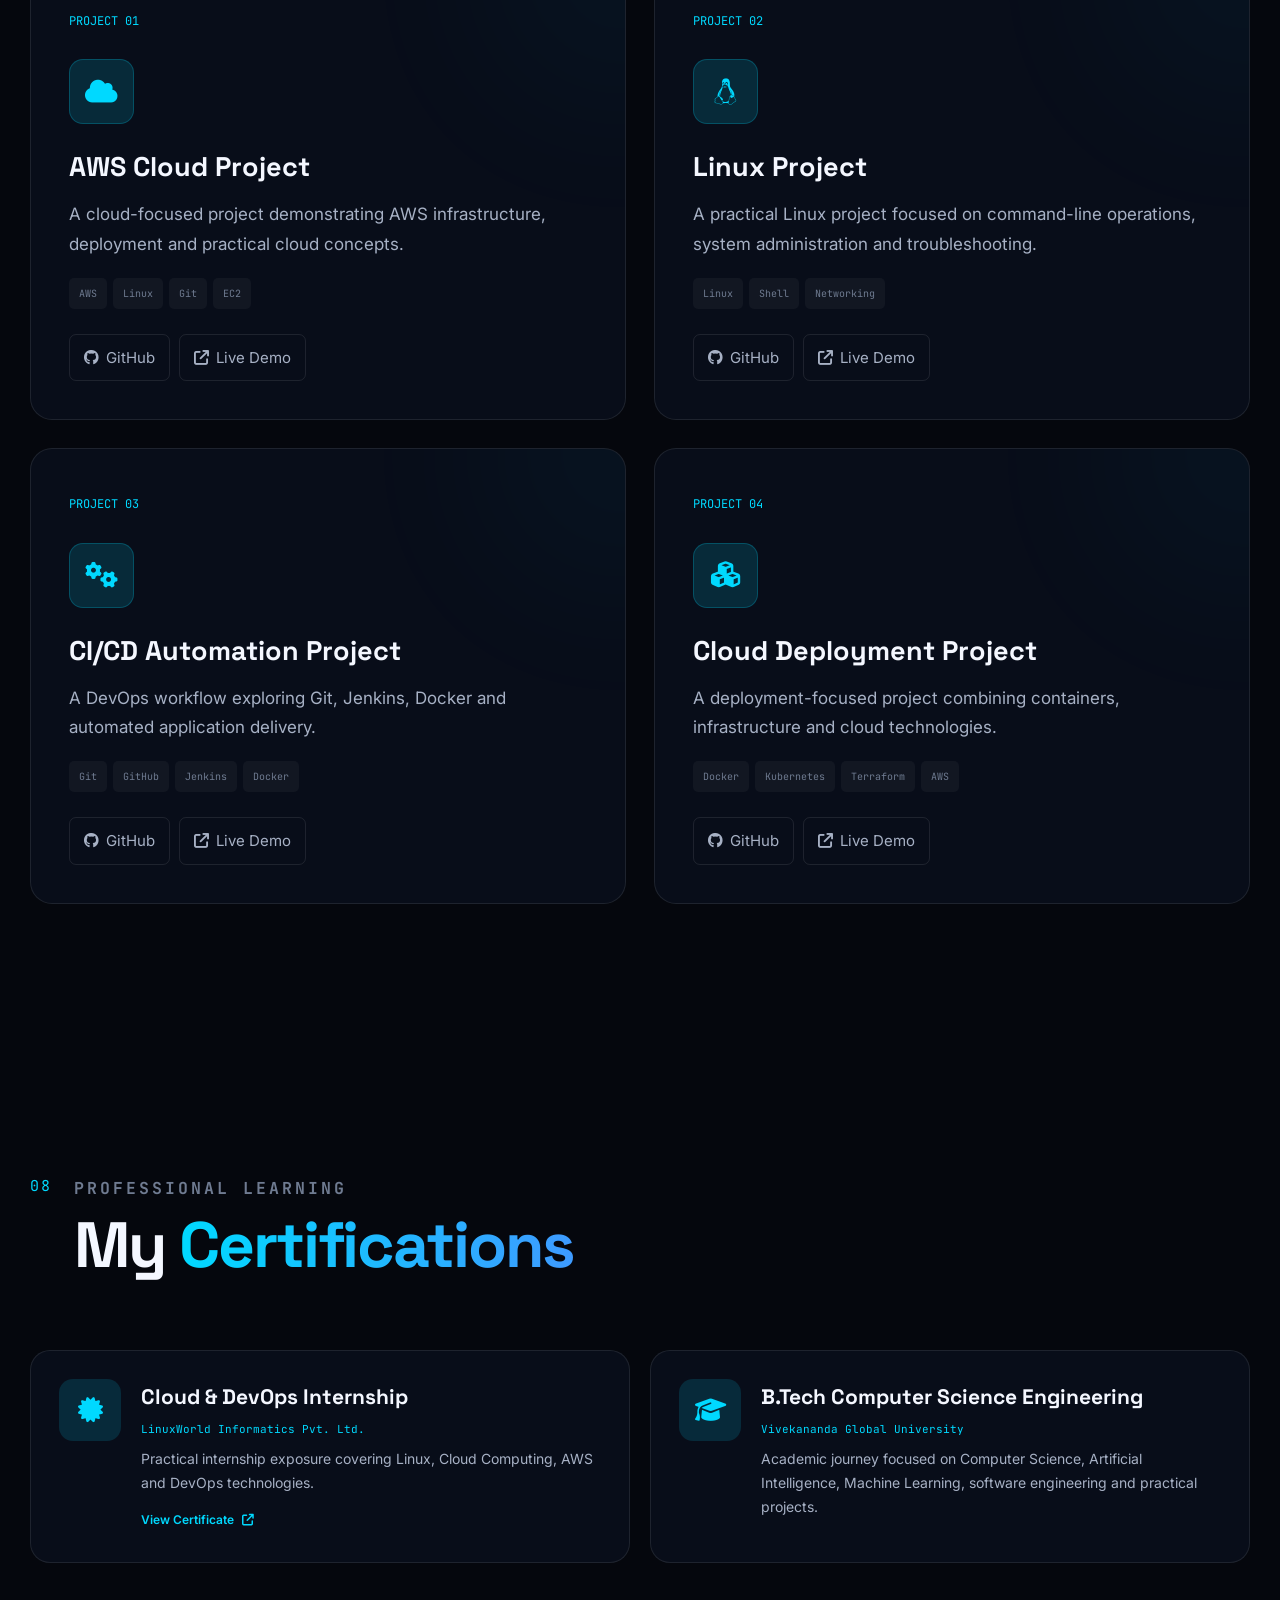
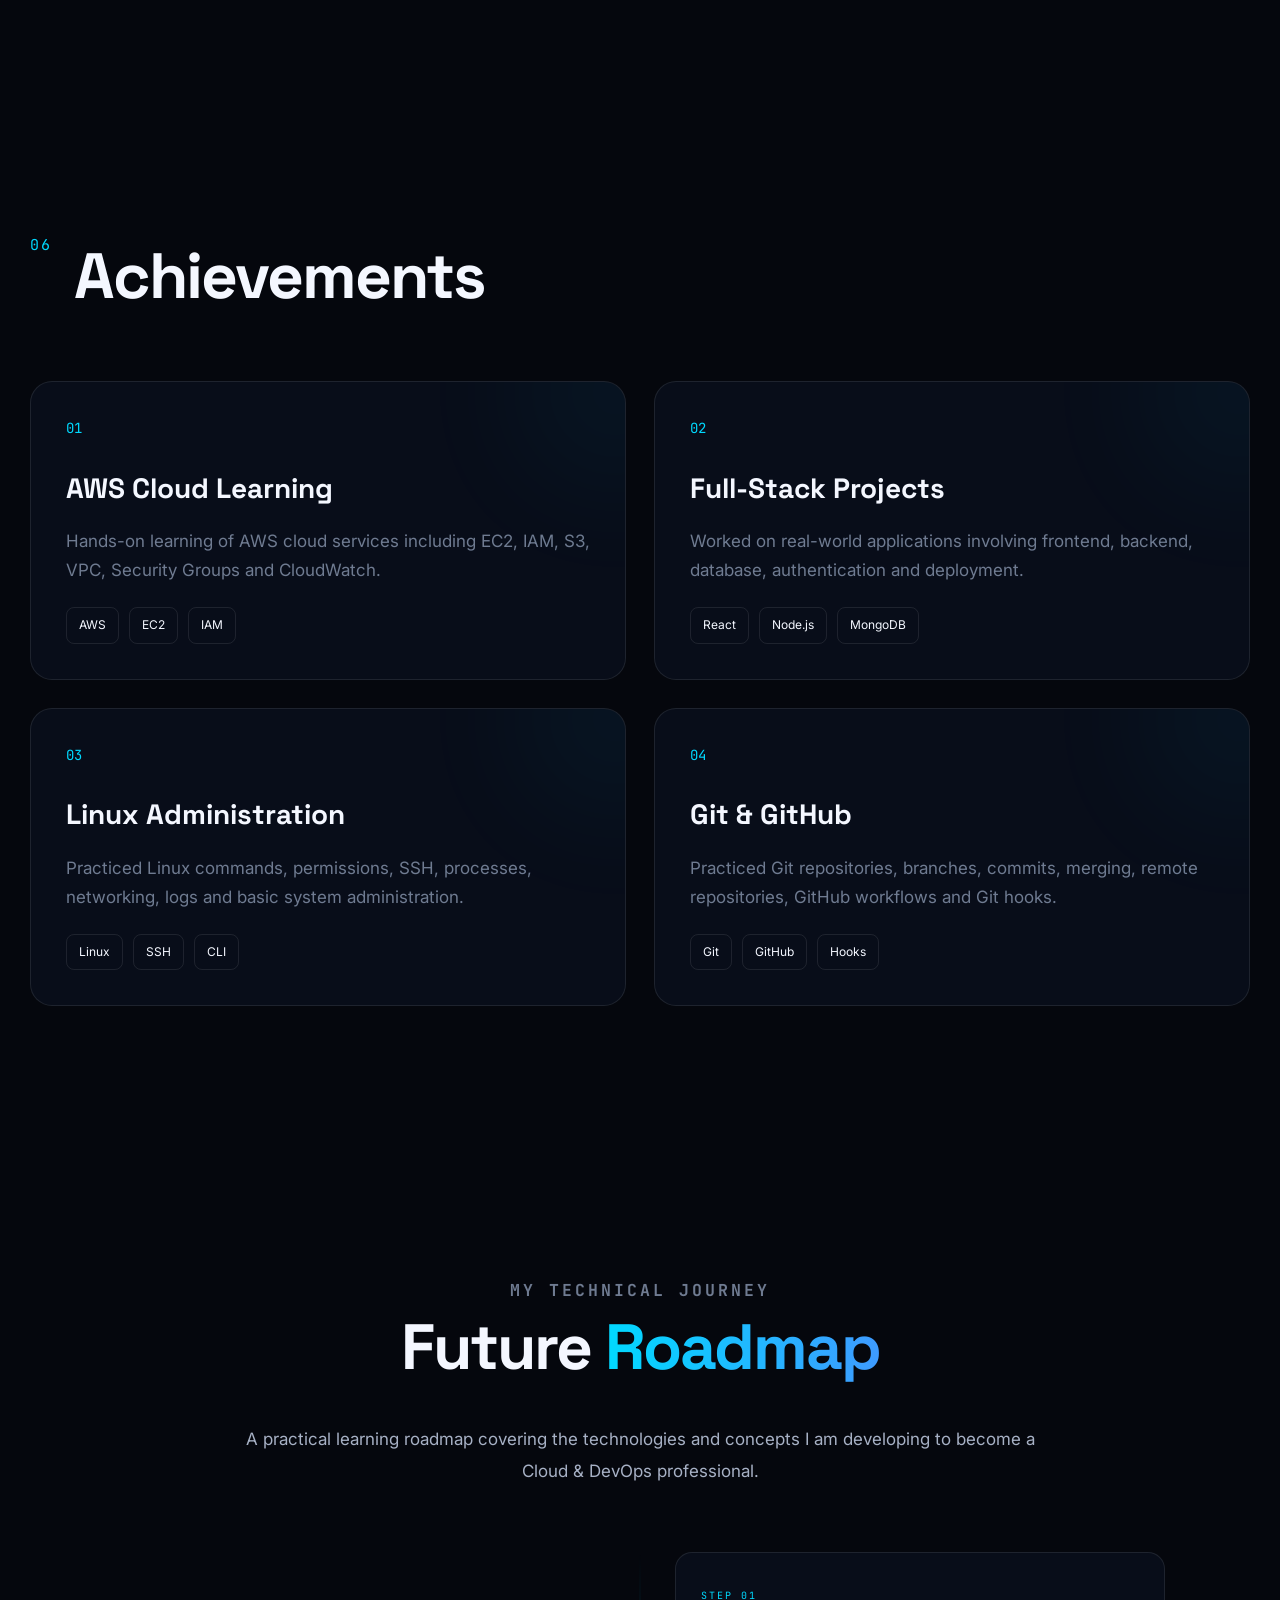
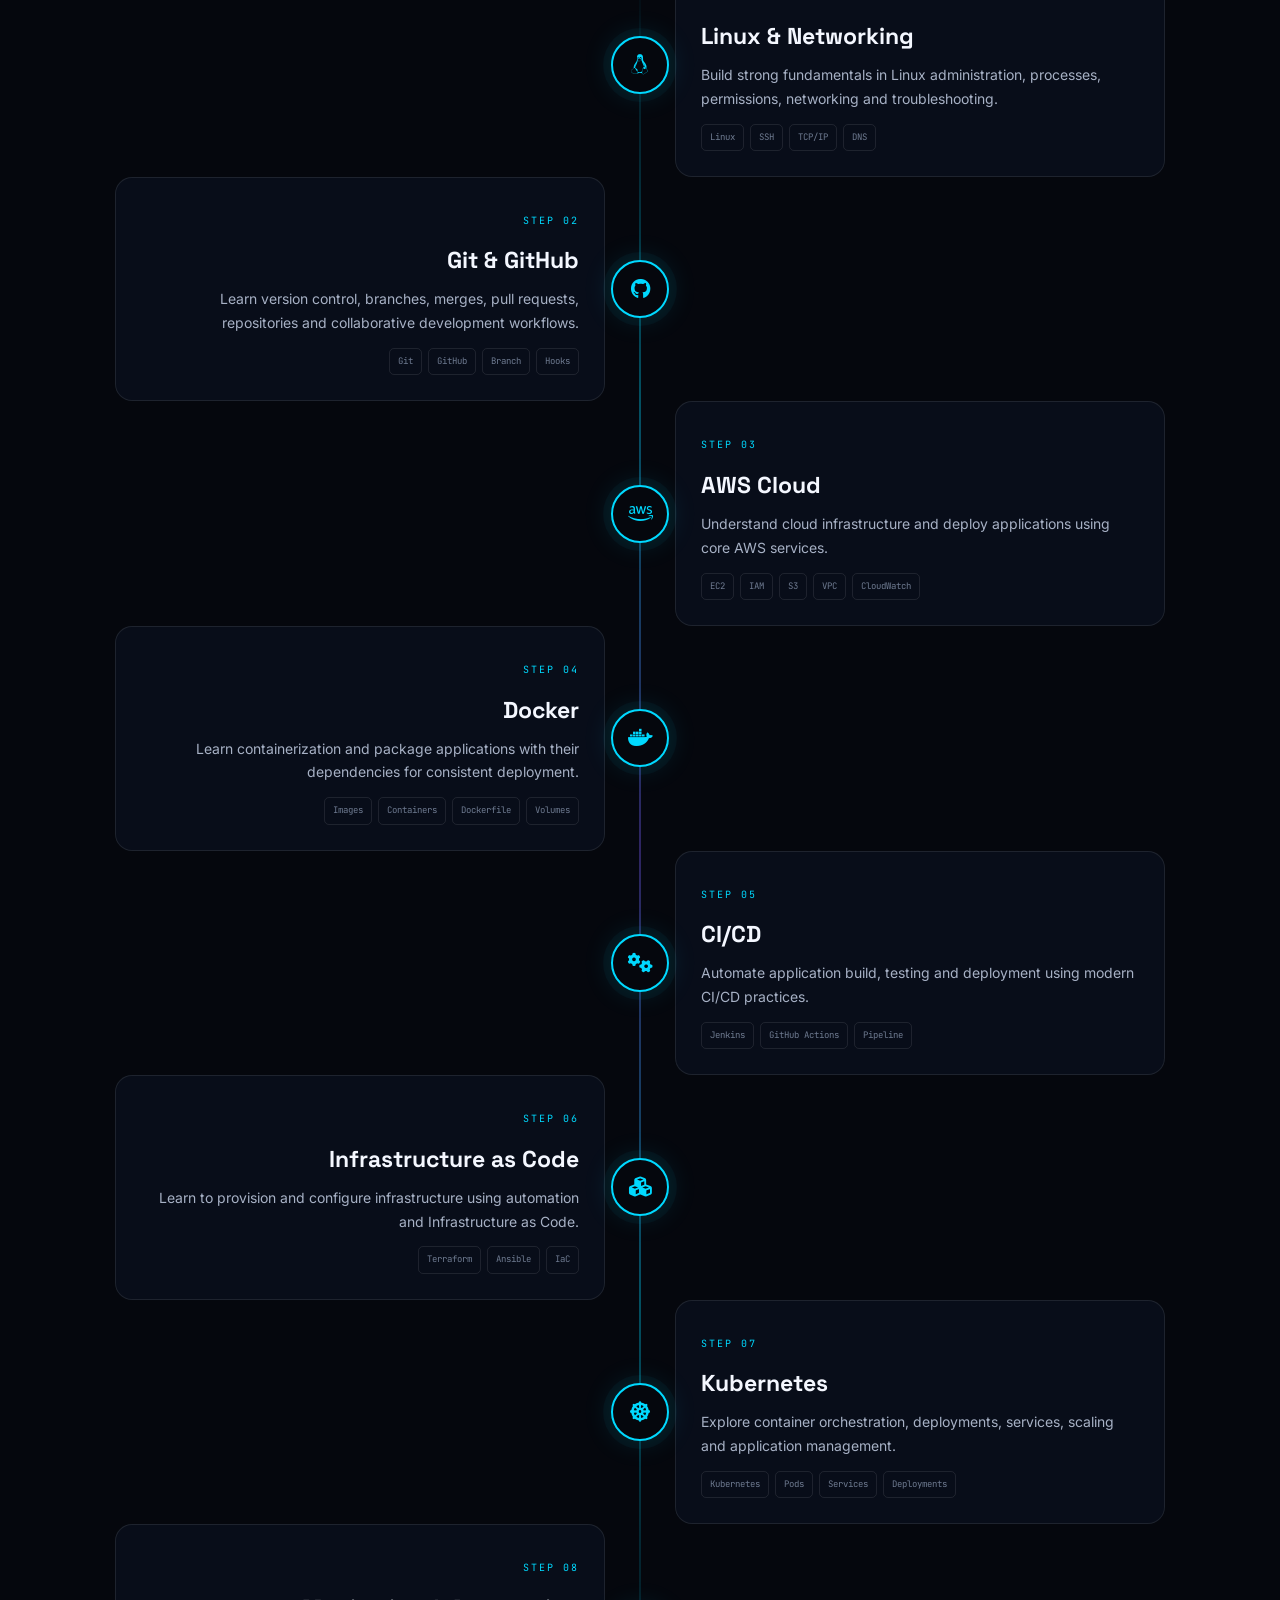
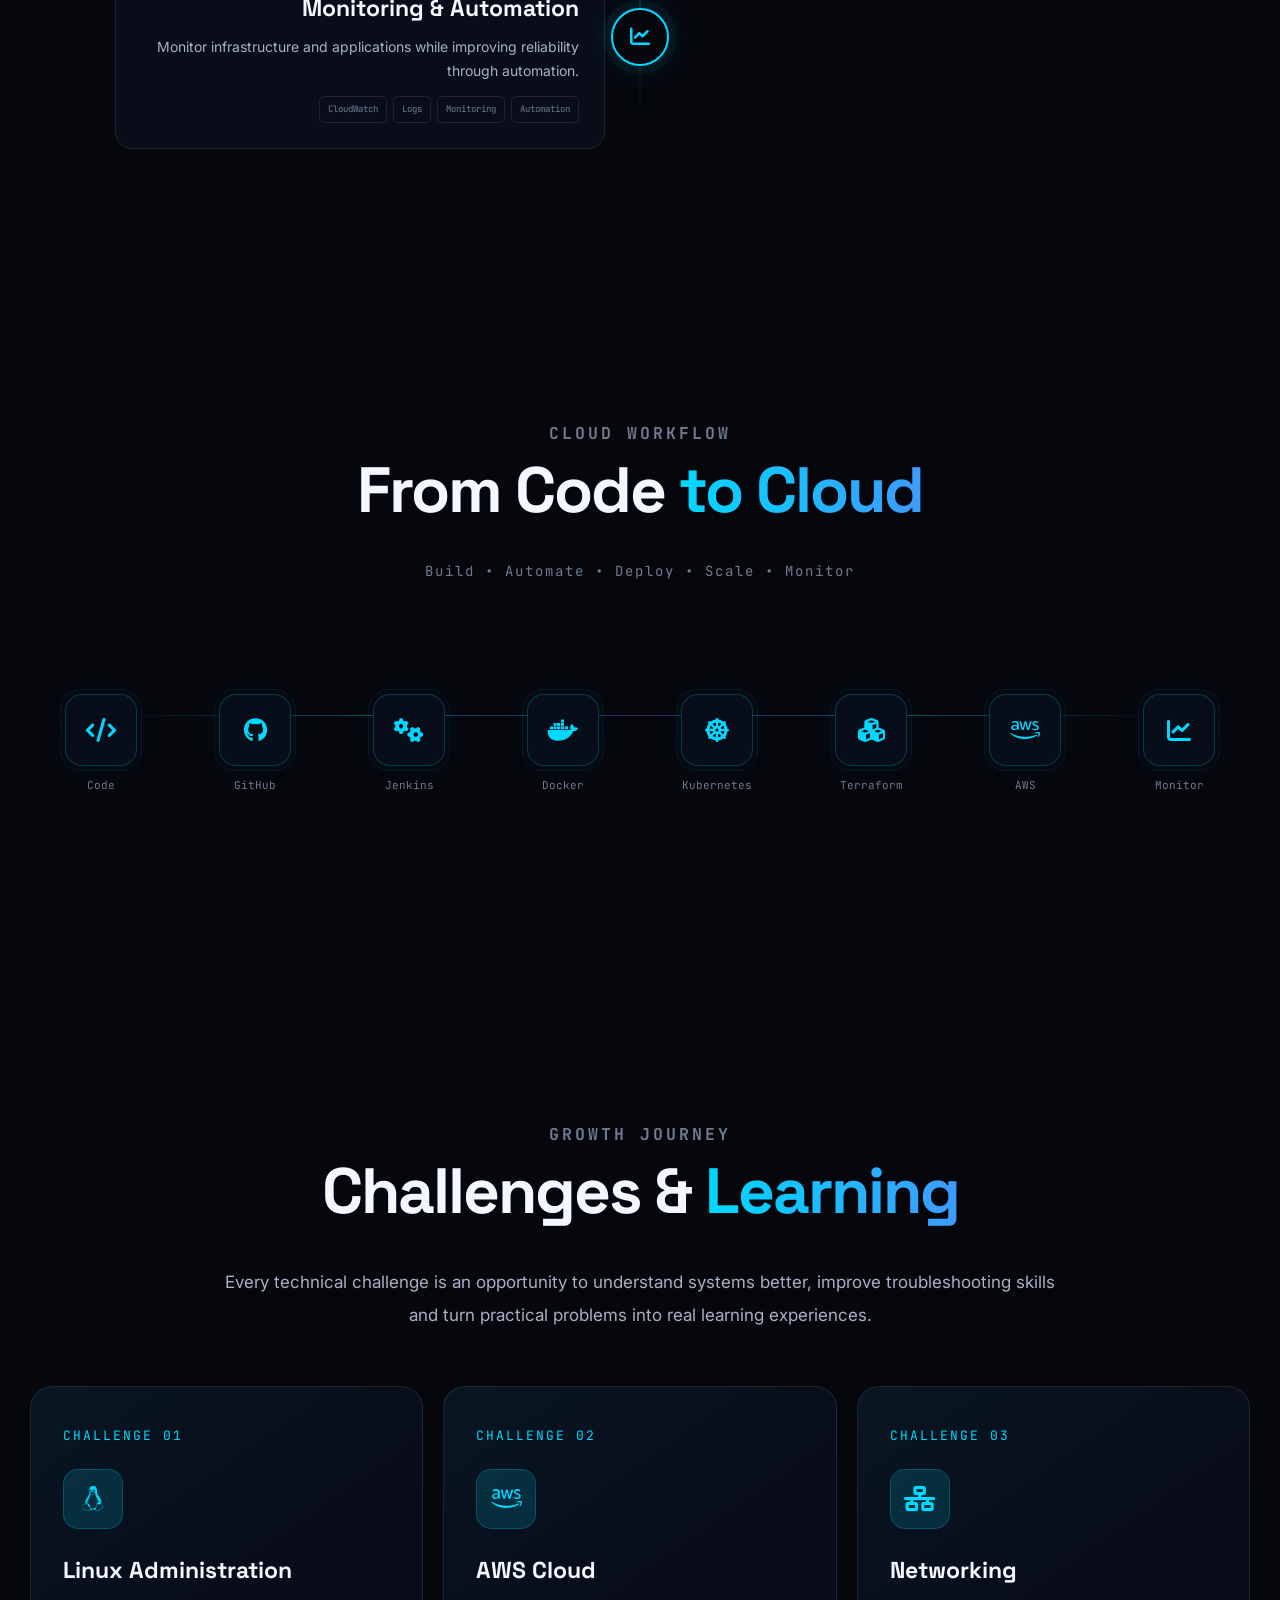
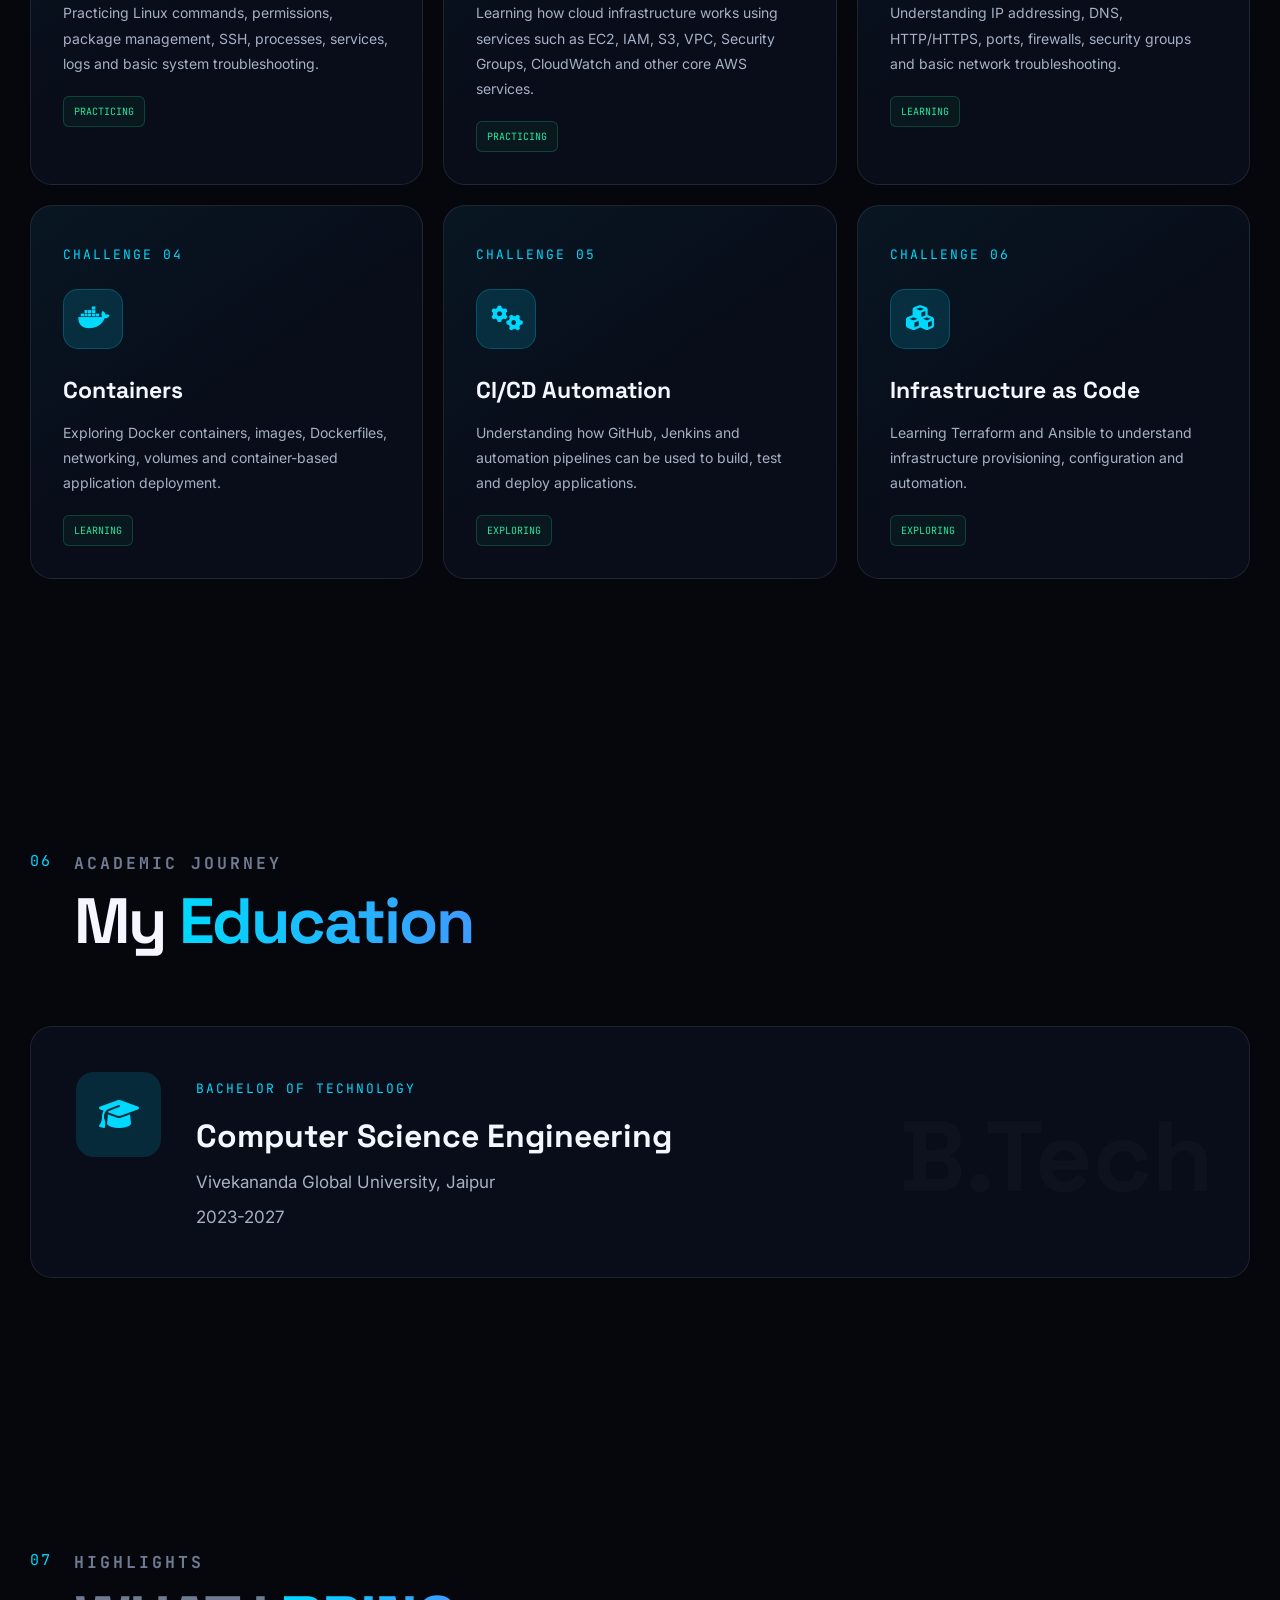
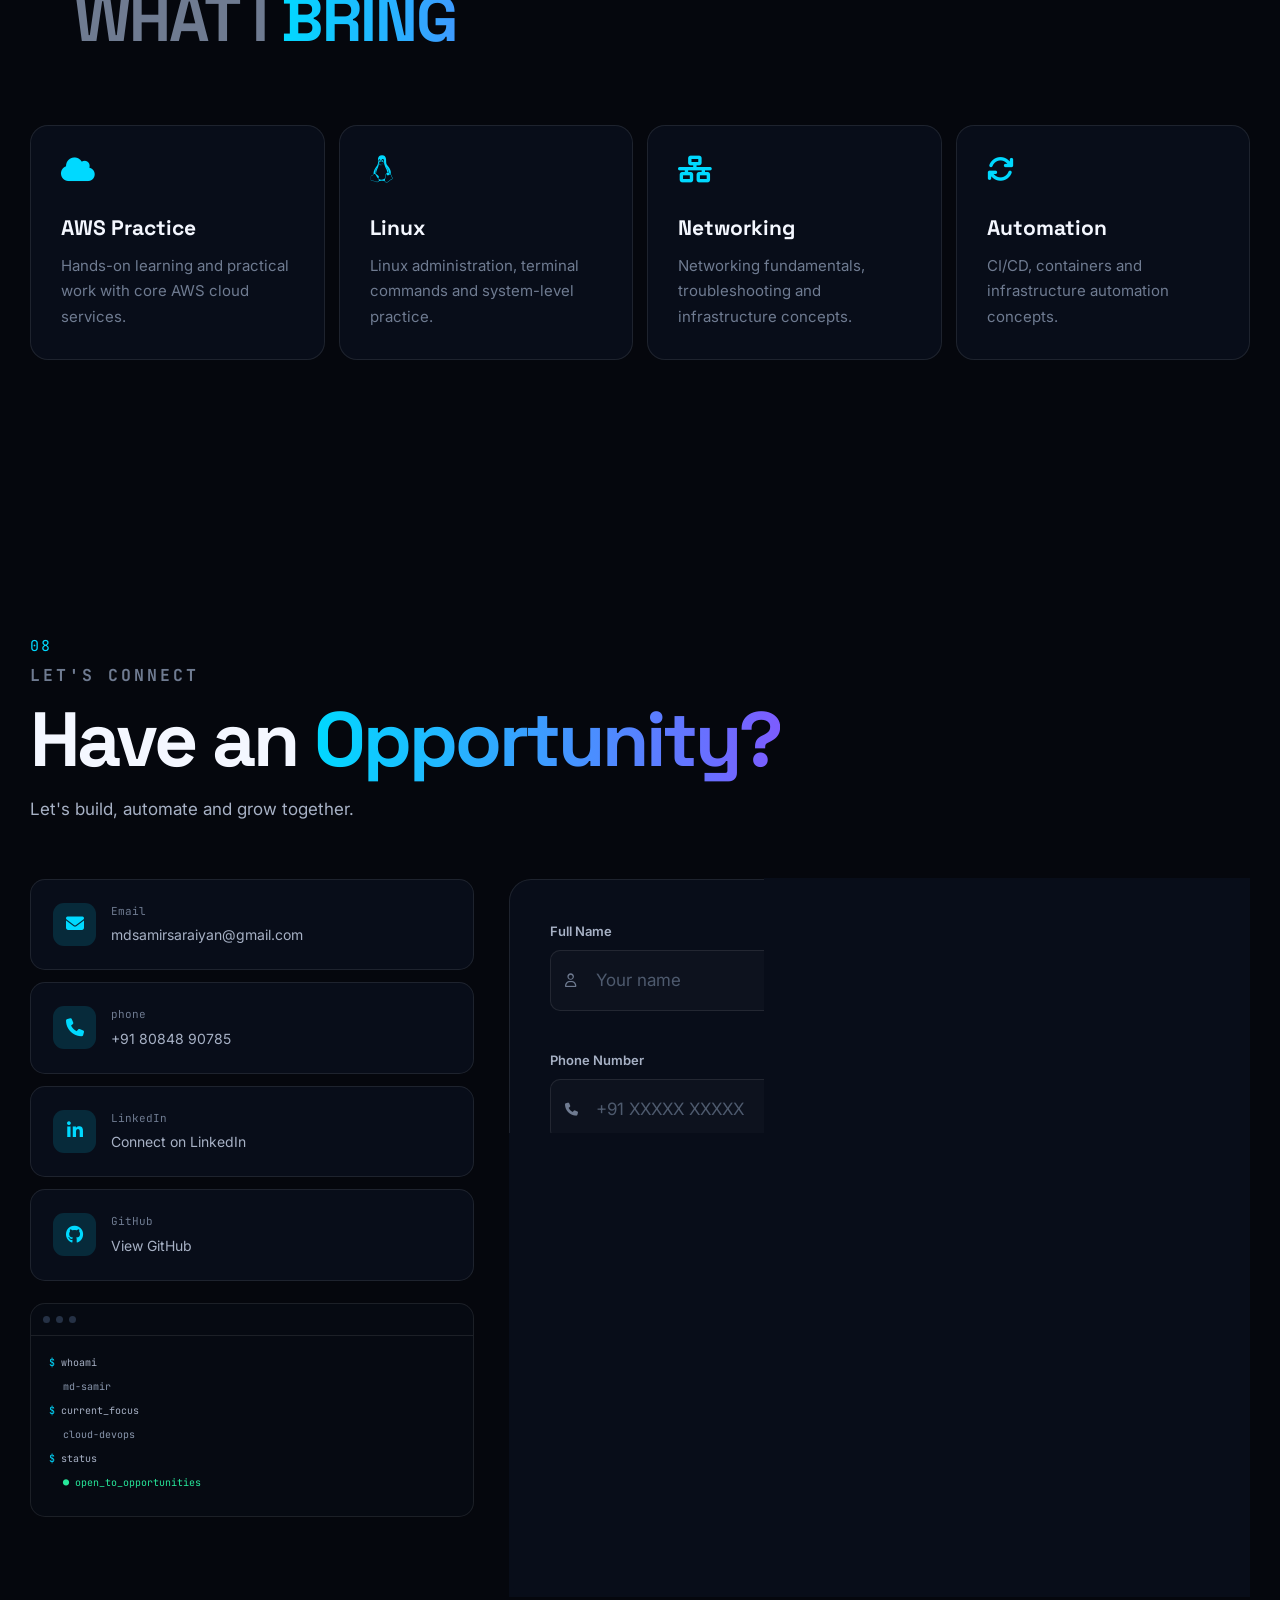
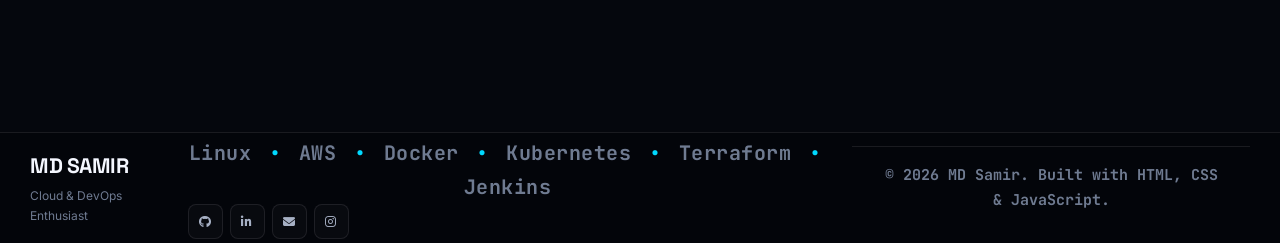
==== commit 20ba0784: "Update samir.html" ====
--- a/samir.html
+++ b/samir.html
@@ -856,8 +856,9 @@
 
                     <a
                          href="https://lnkd.in/p/d879vbFM"
-                        target="_blank"
-                        class="certification-btn"
+                         class="certification-btn"
+                         target="_blank"
+                        
                     >
 
                         View Certificate
@@ -2352,4 +2353,4 @@
    <script src="script.js"></script>
 
 </body>
-</html>+</html>
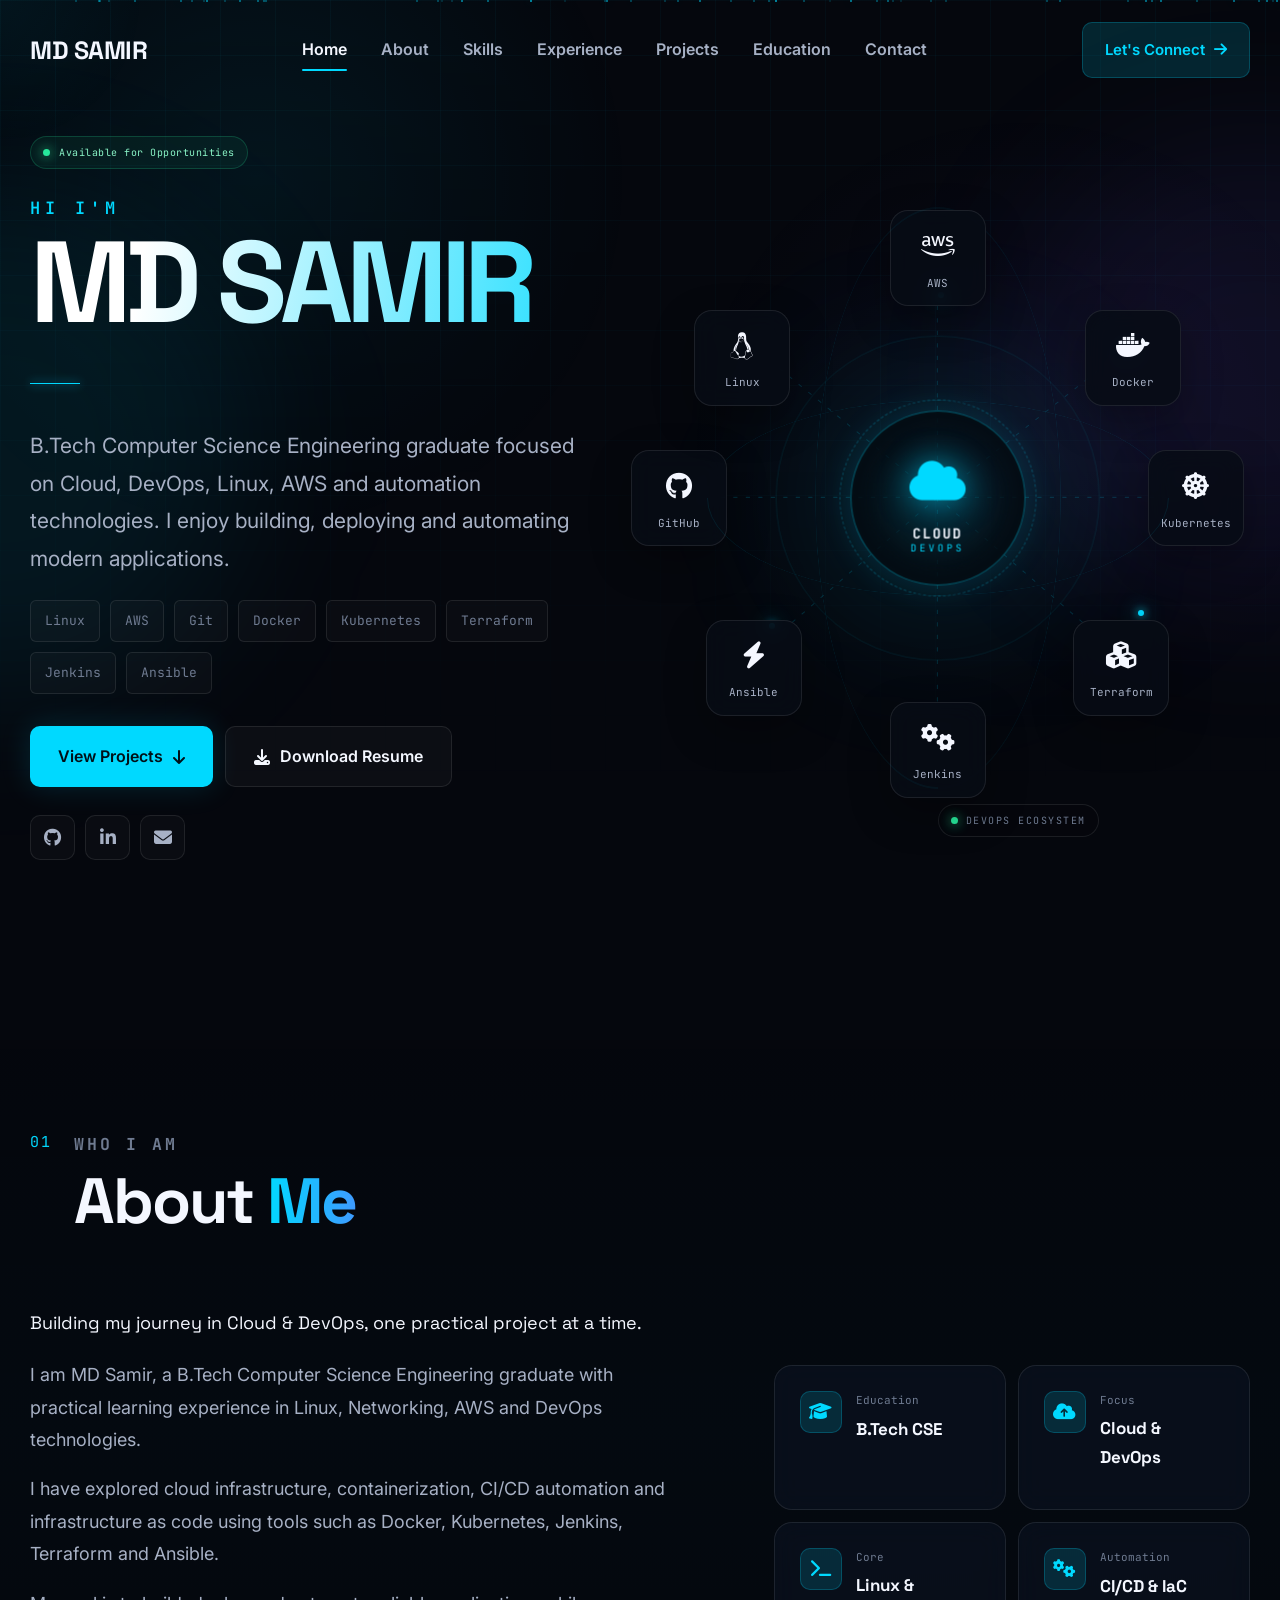
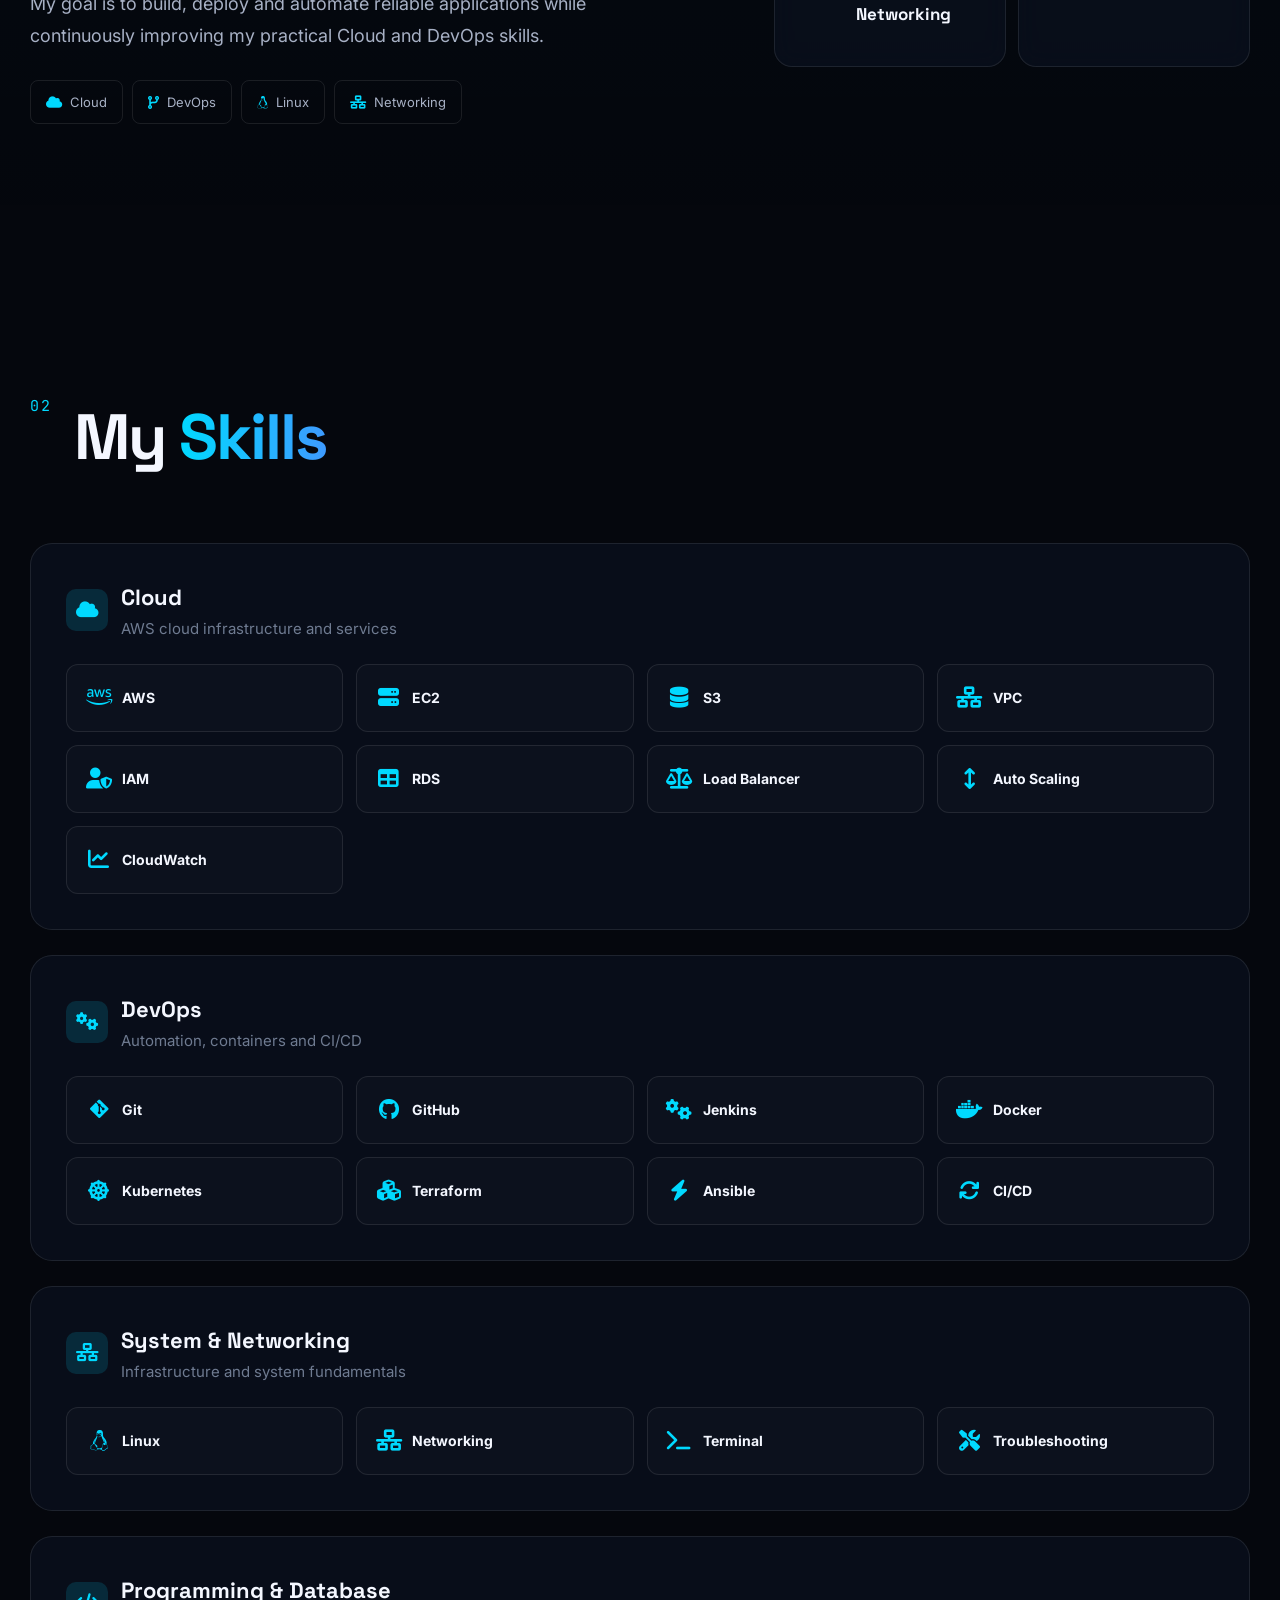
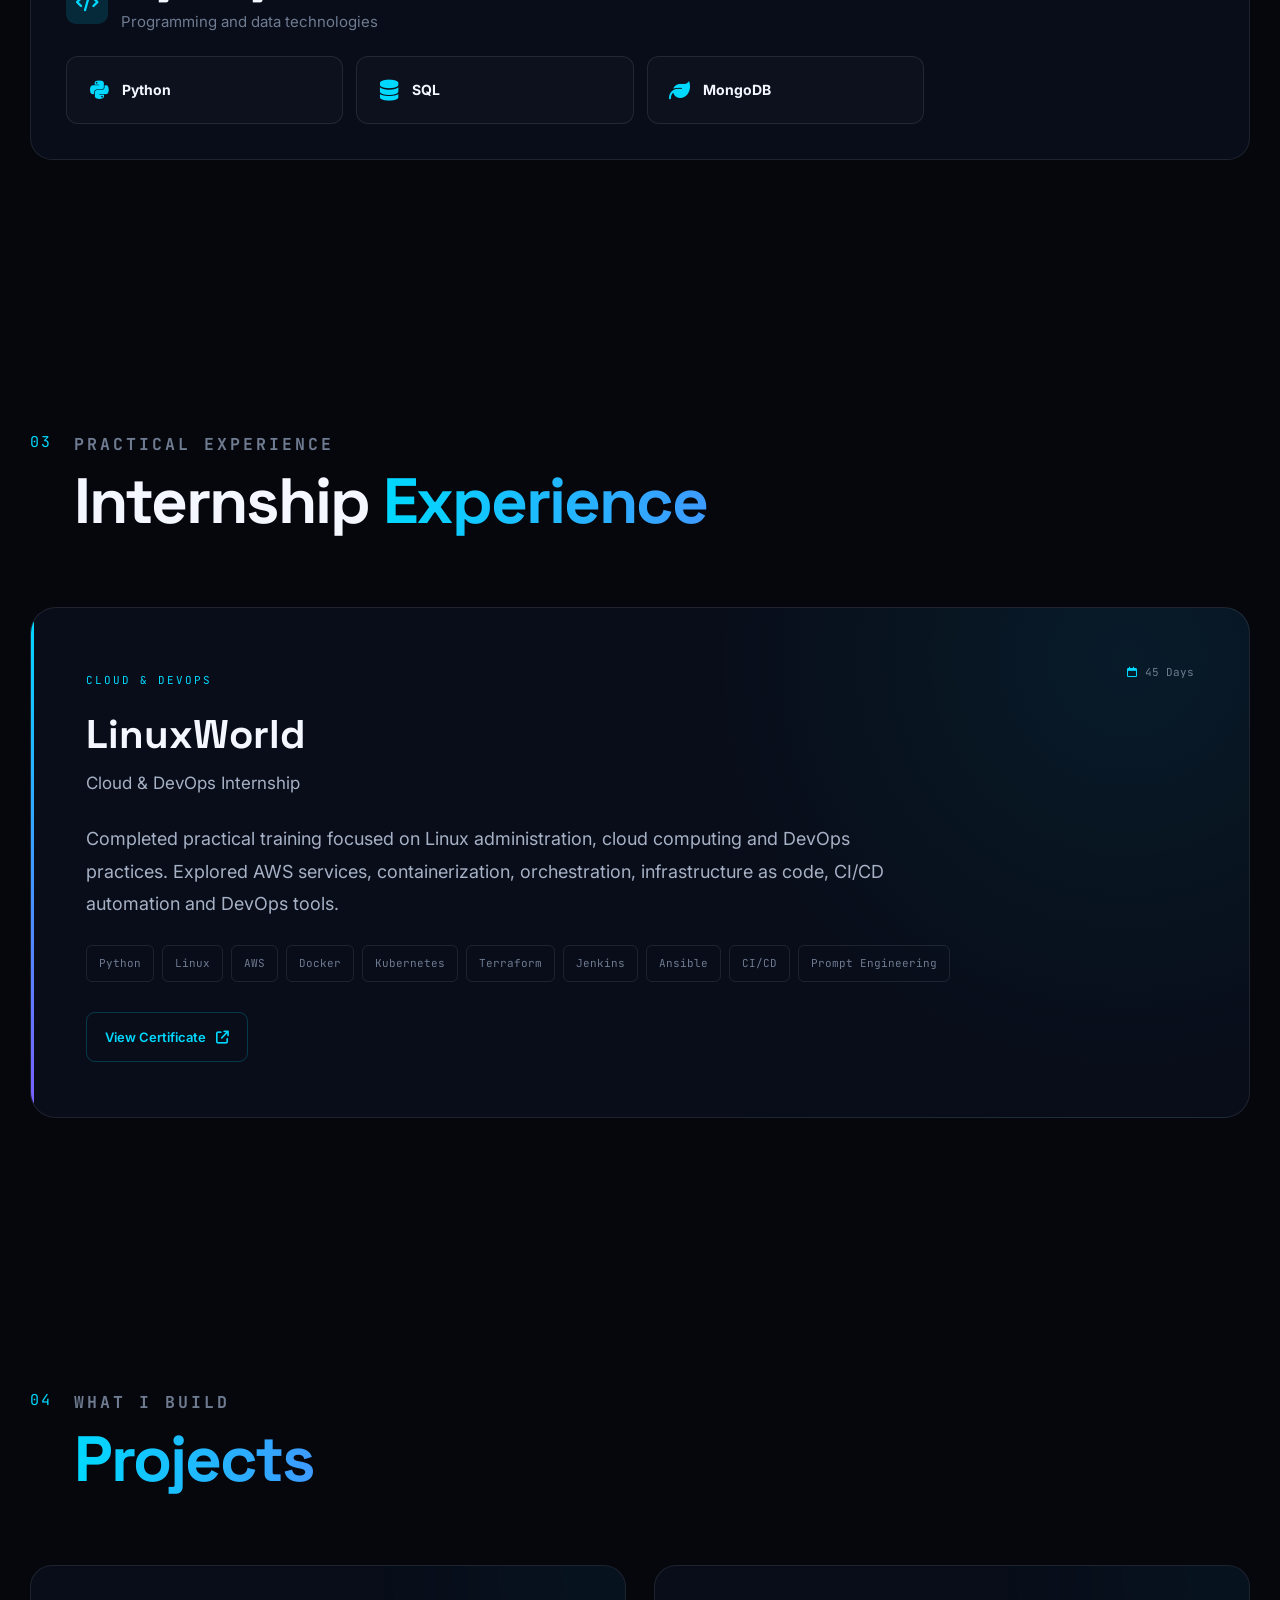
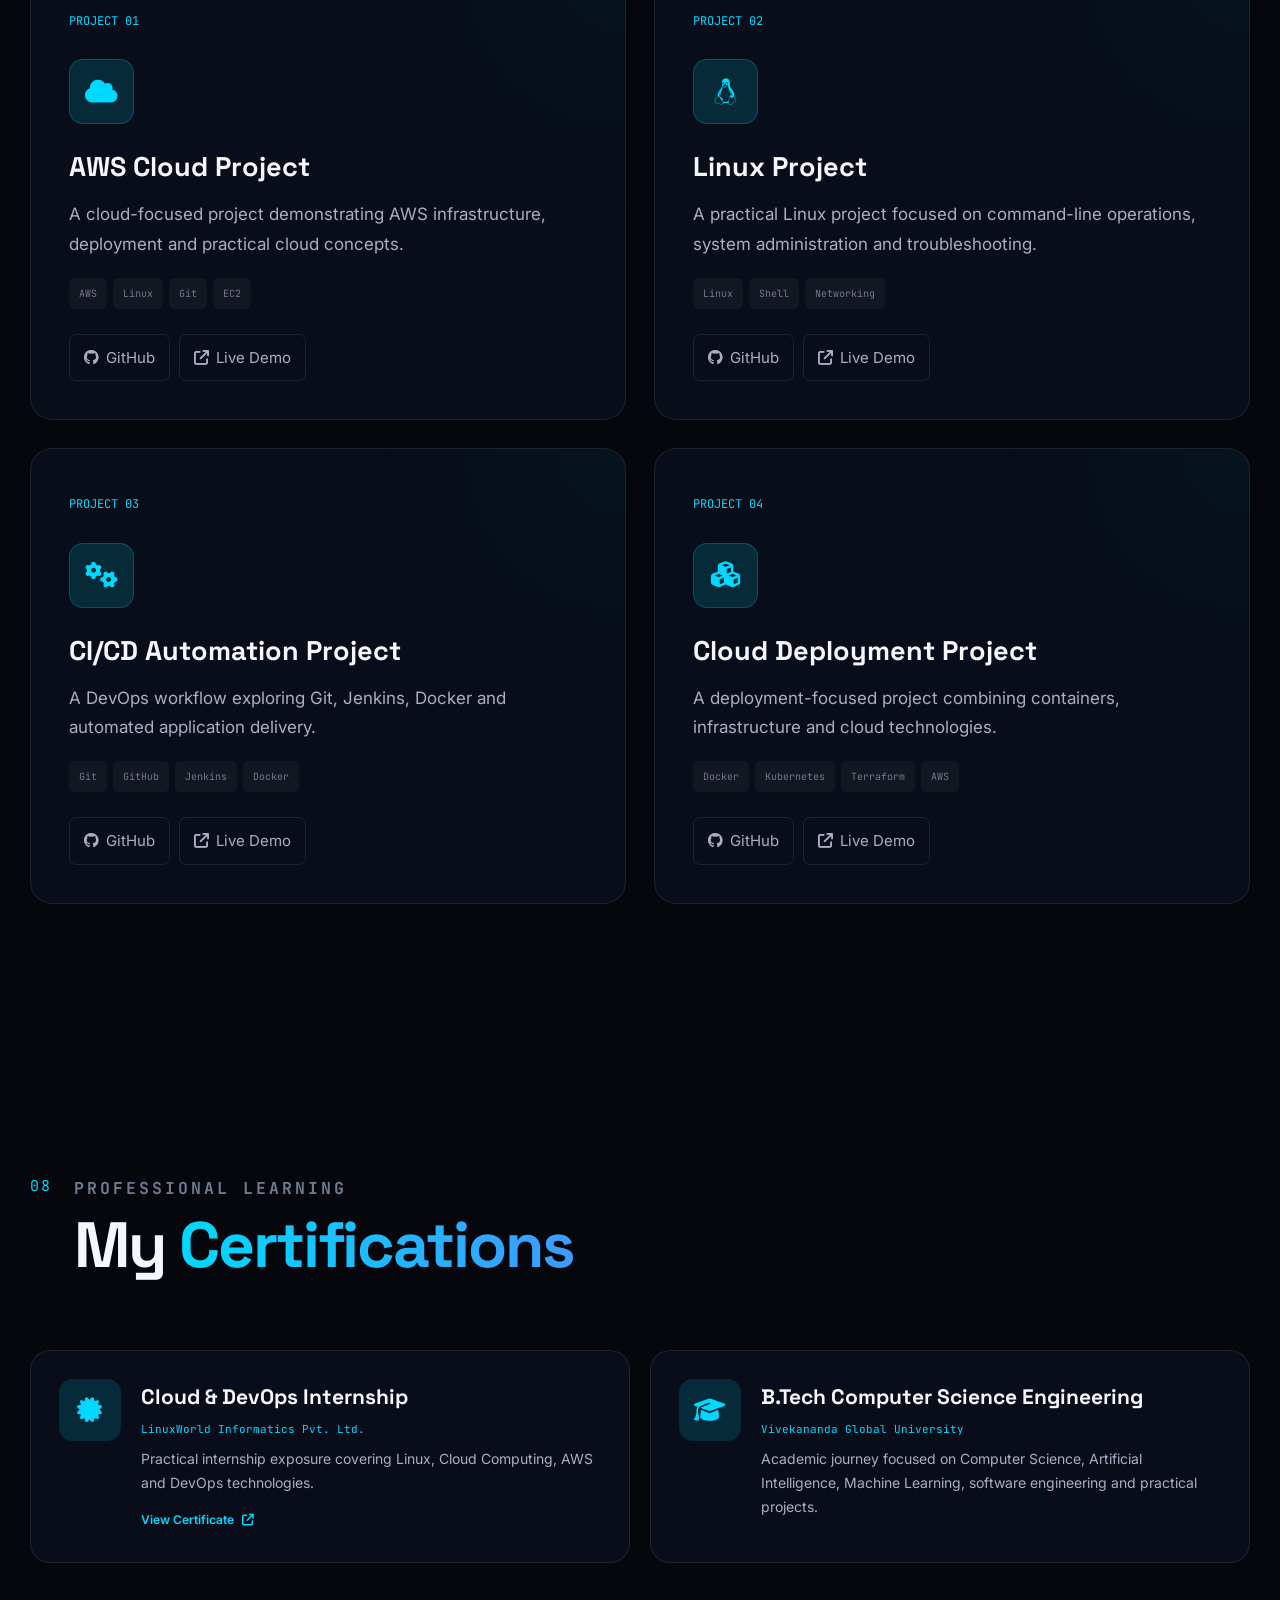
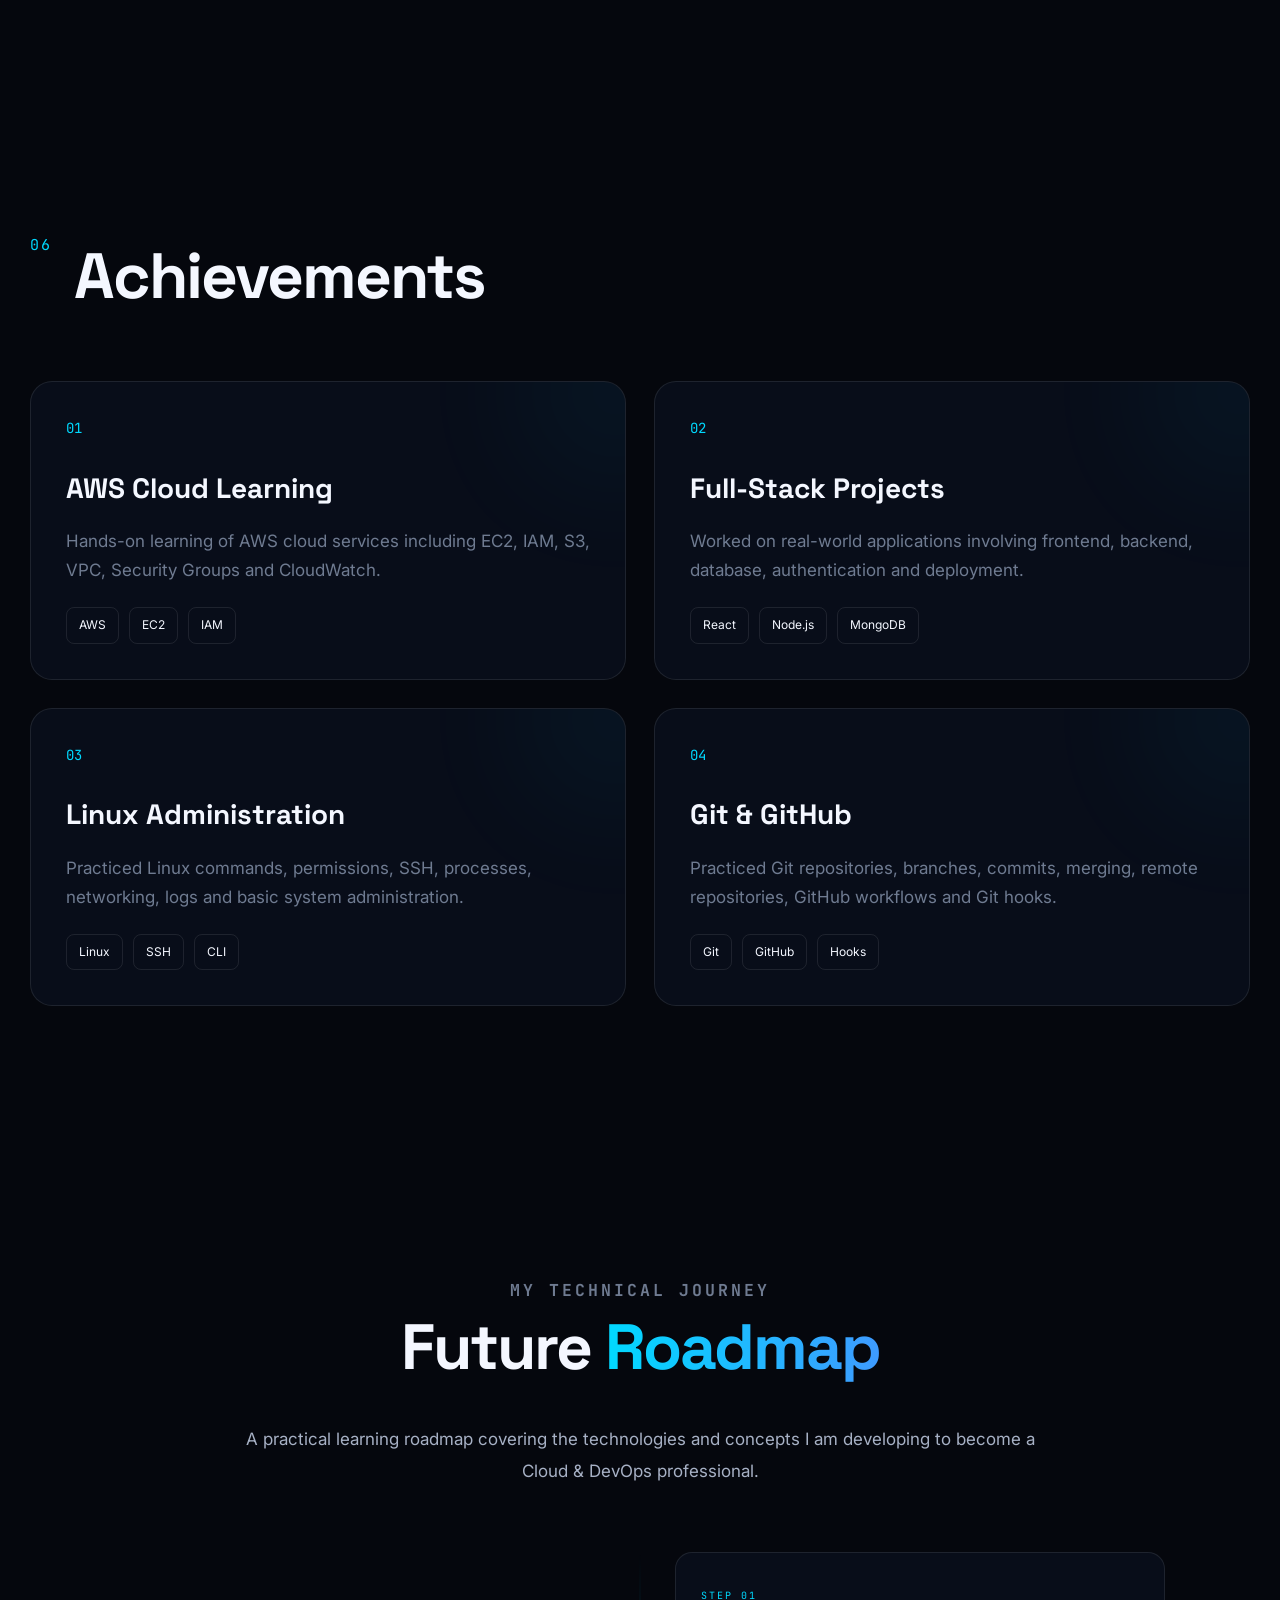
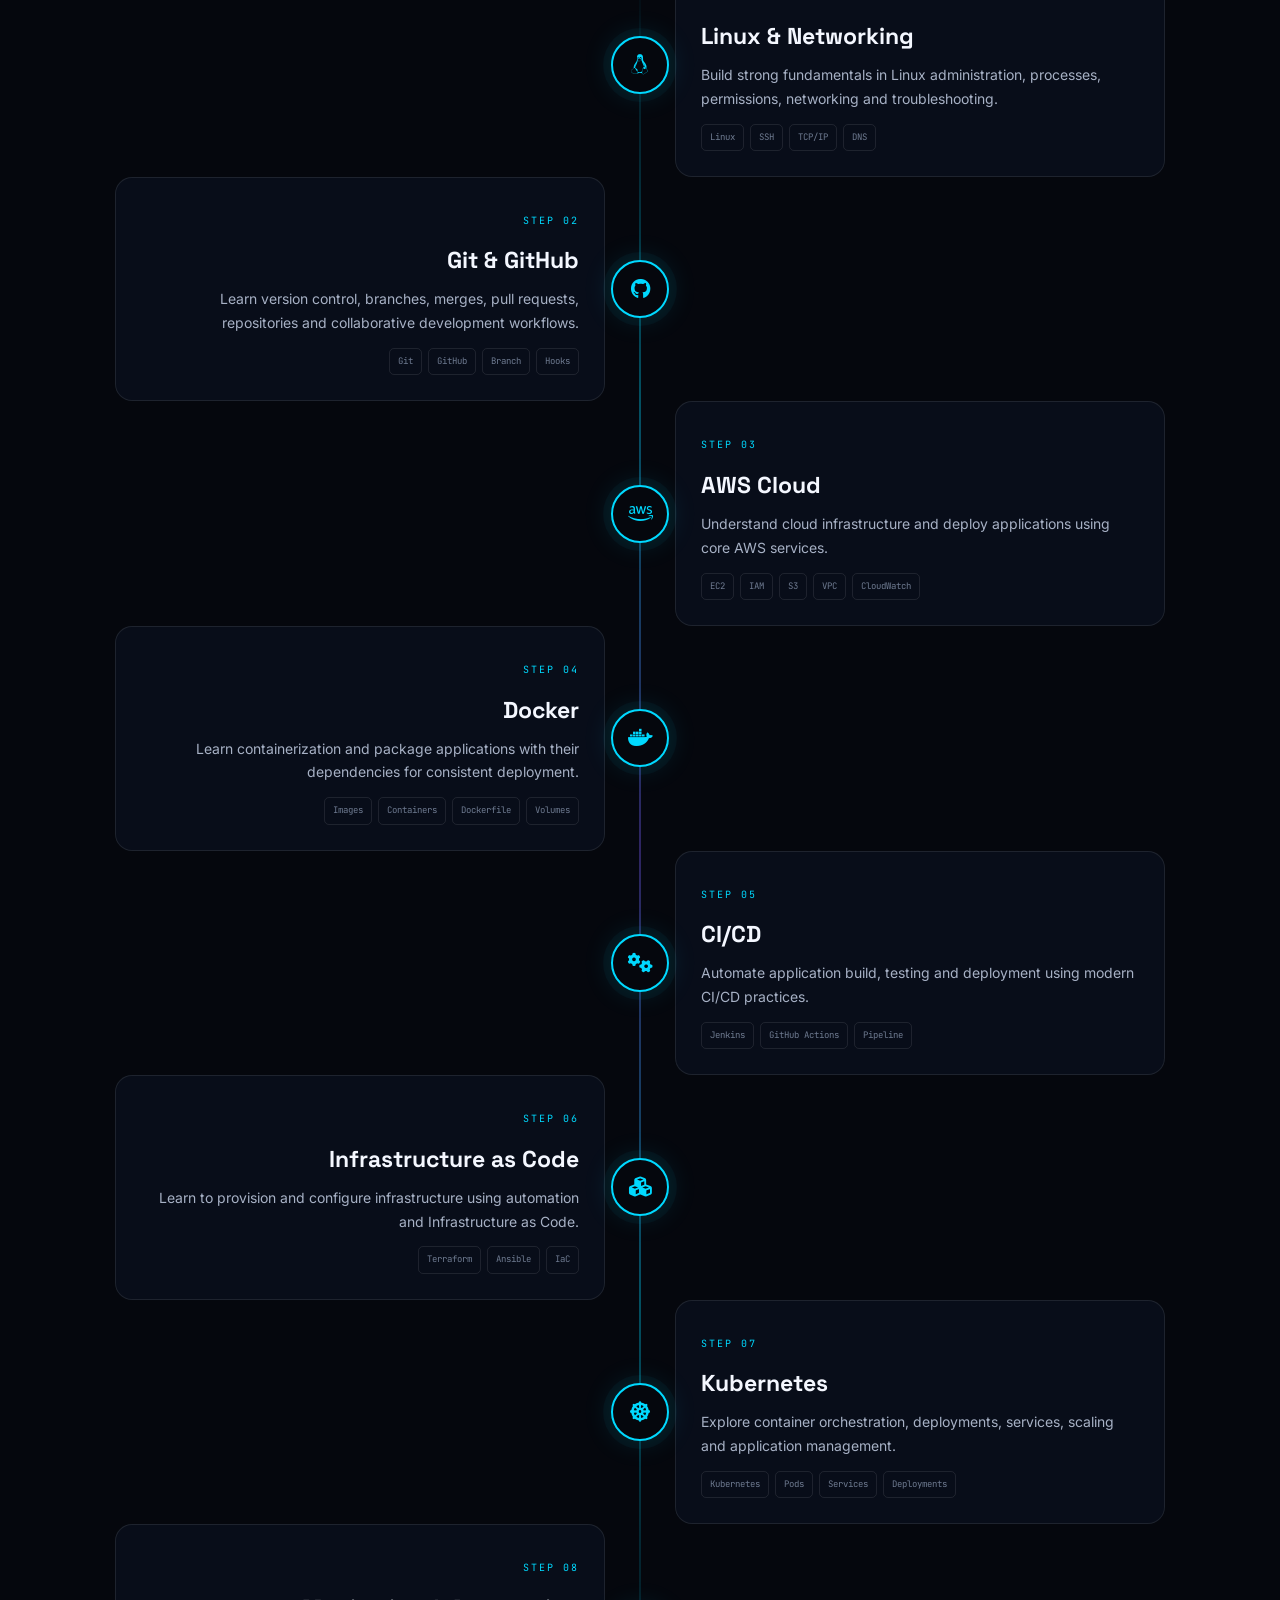
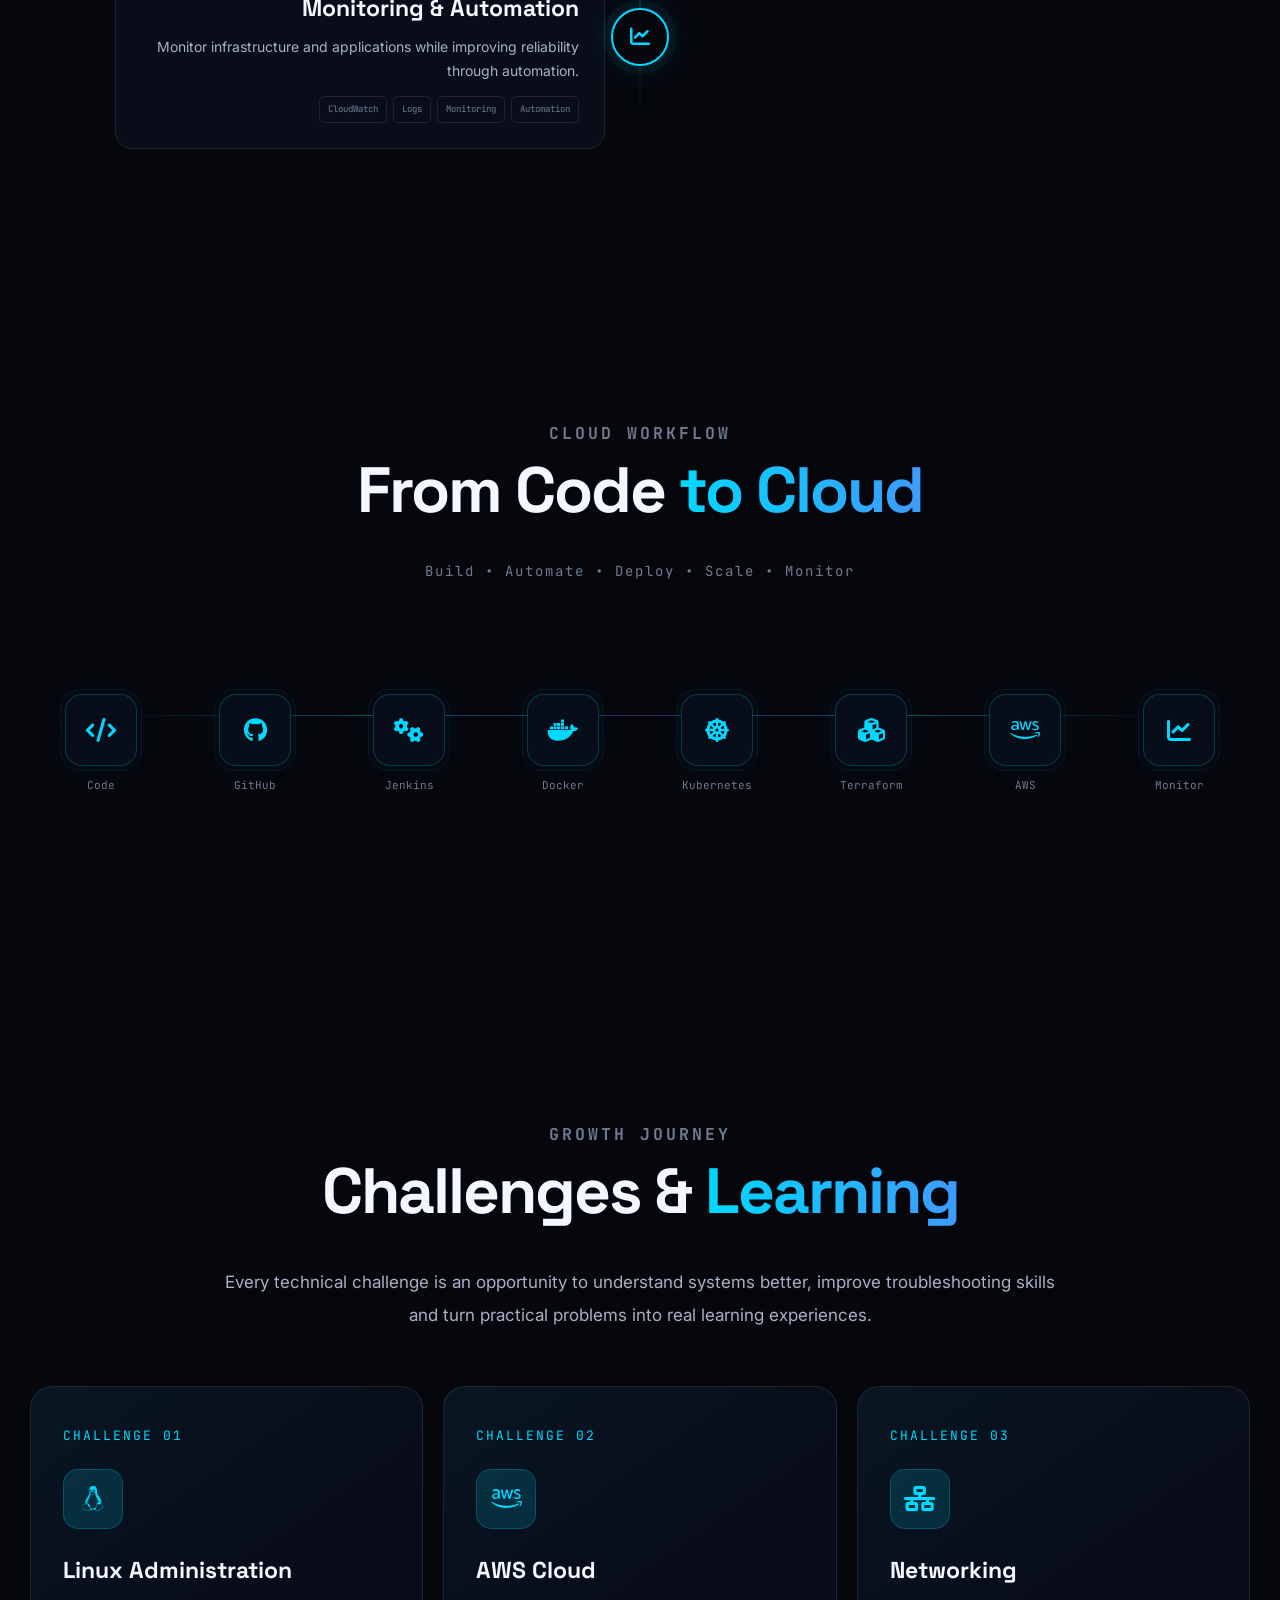
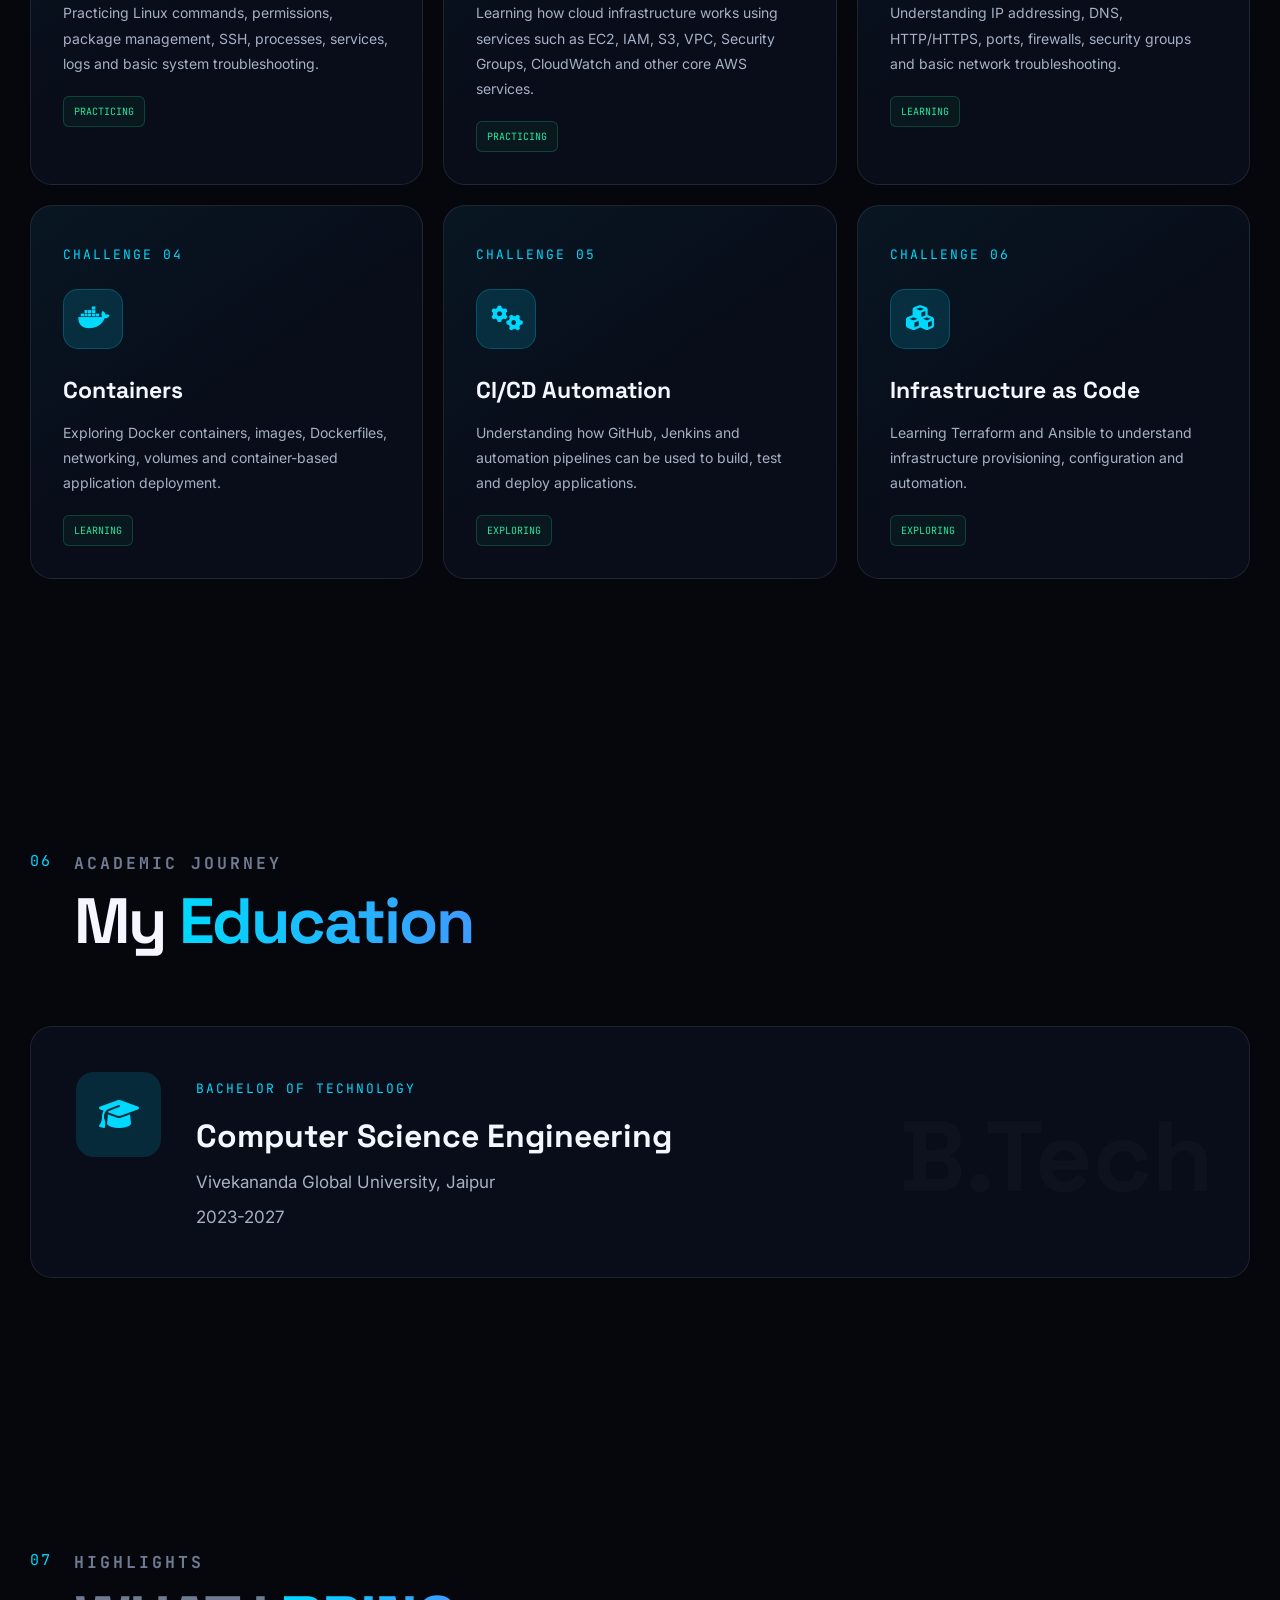
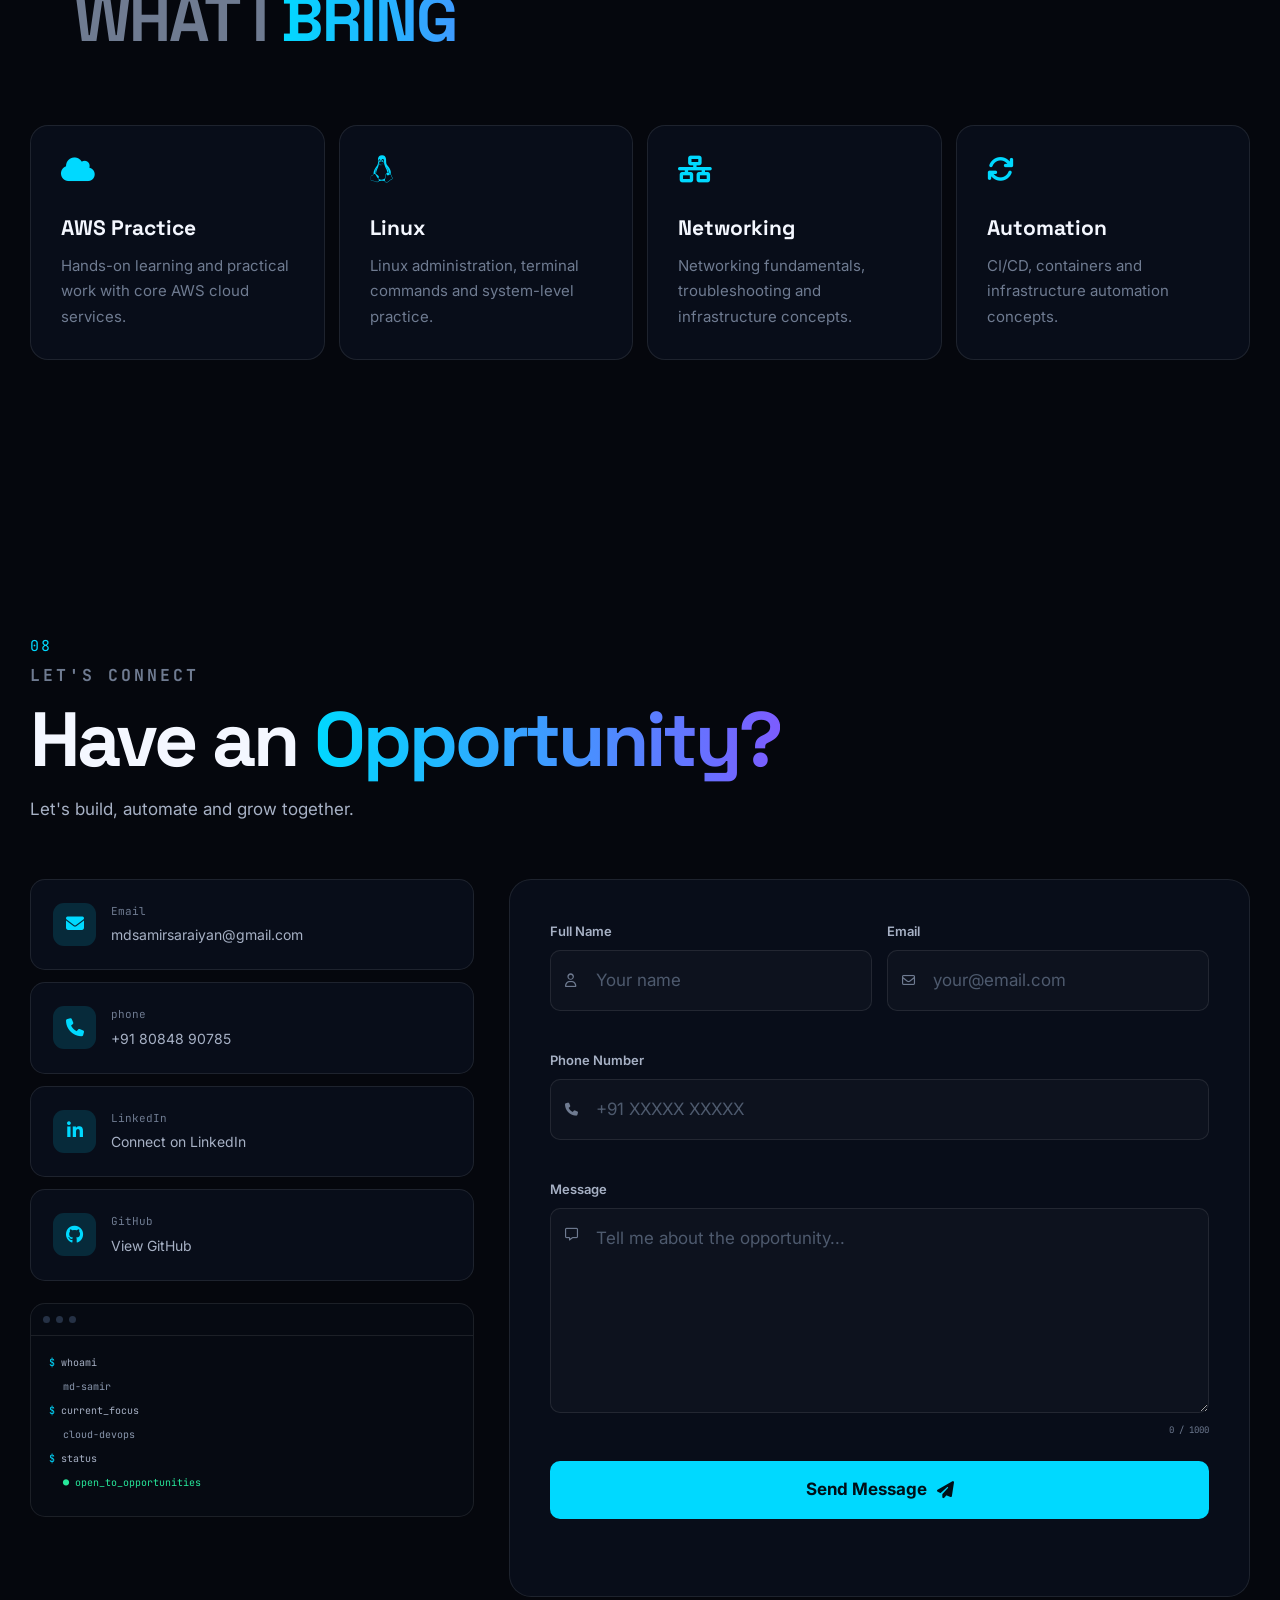
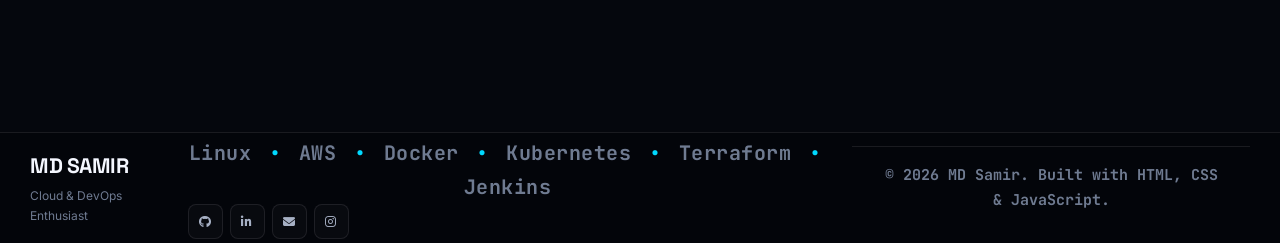
==== commit 22732520: "buttun" ====
--- a/samir.html
+++ b/samir.html
@@ -855,18 +855,16 @@
                     </p>
 
                     <a
-                         href="https://lnkd.in/p/d879vbFM"
-                         class="certification-btn"
-                         target="_blank"
-                        
-                    >
-
-                        View Certificate
-
-                        <i class="fa-solid fa-arrow-up-right-from-square"></i>
-
+                
+                      href="https://lnkd.in/p/d879vbFM"
+                      class="certification-btn"
+                      target="_blank"
+                    rel="noopener noreferrer"
+>
+                     View Certificate
+                     <i class="fa-solid fa-arrow-up-right-from-square"></i>
+                     
                     </a>
-
                 </div>
 
             </div>
